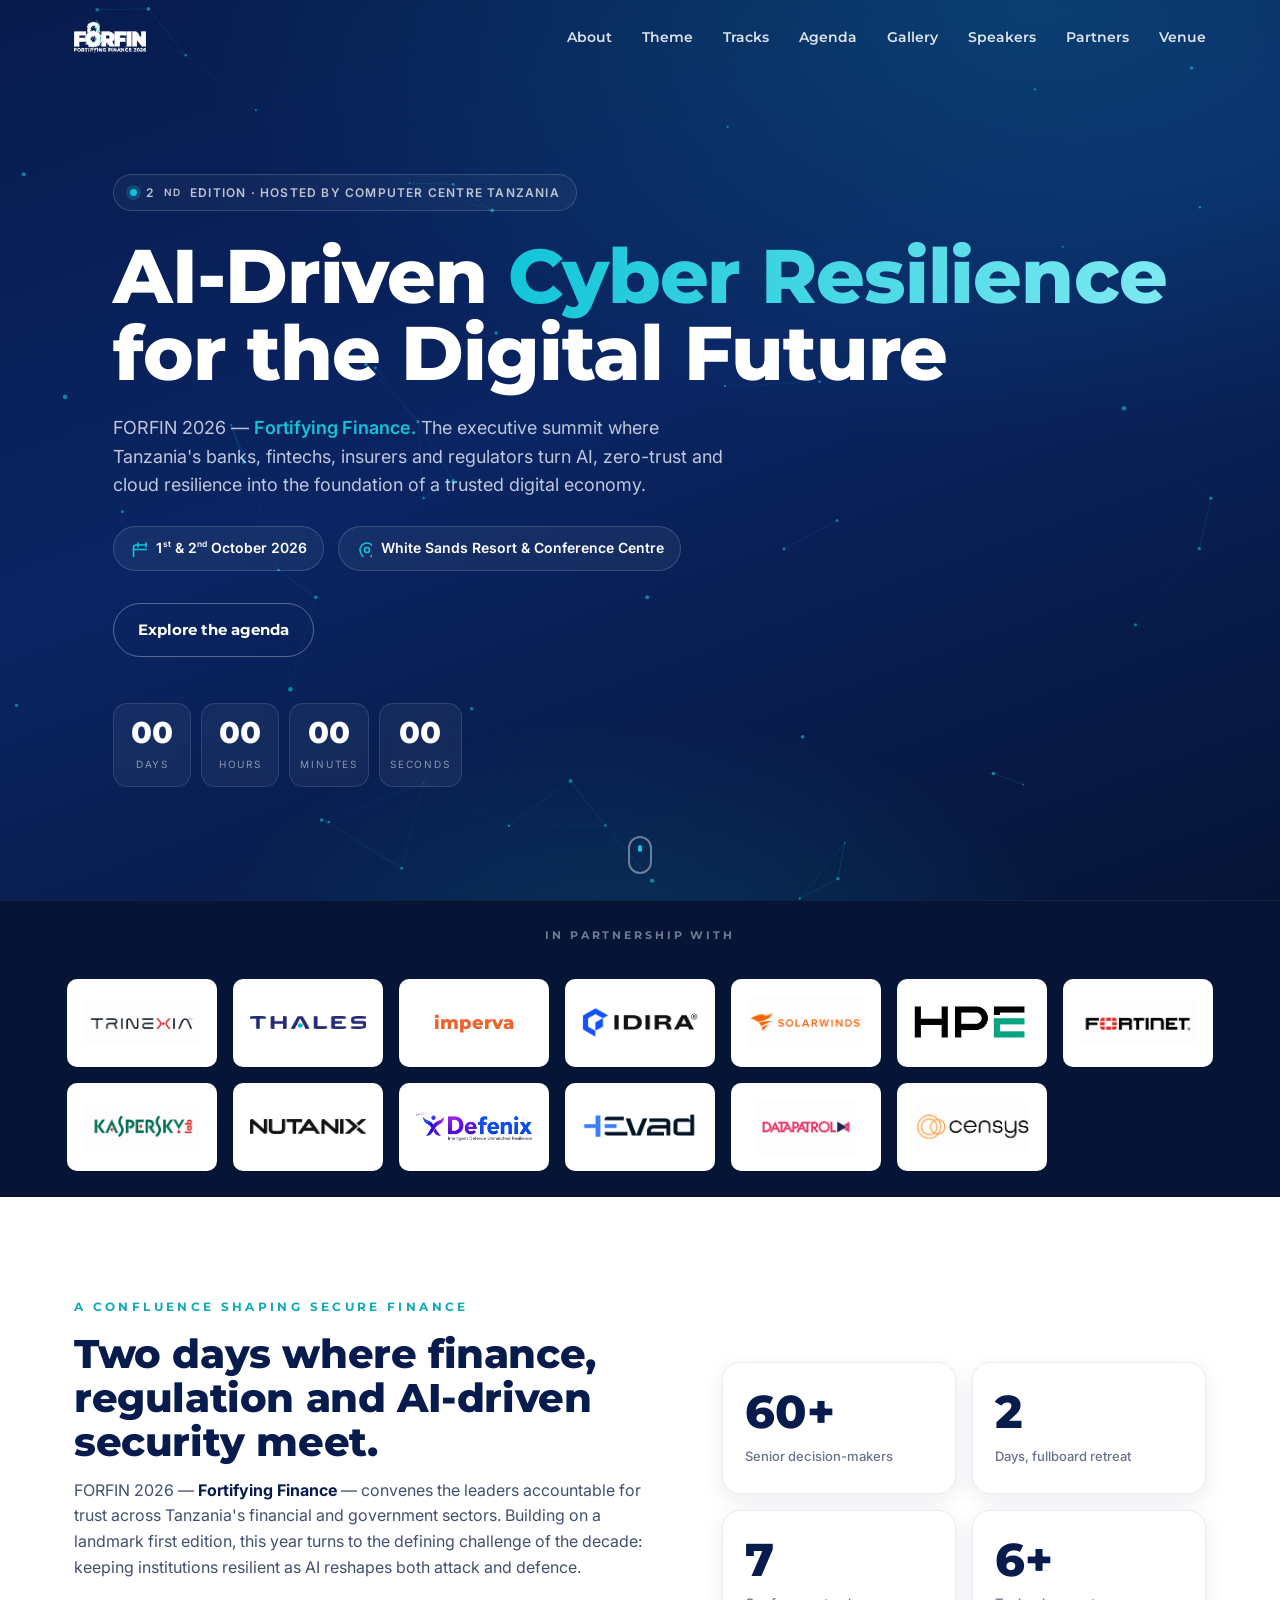
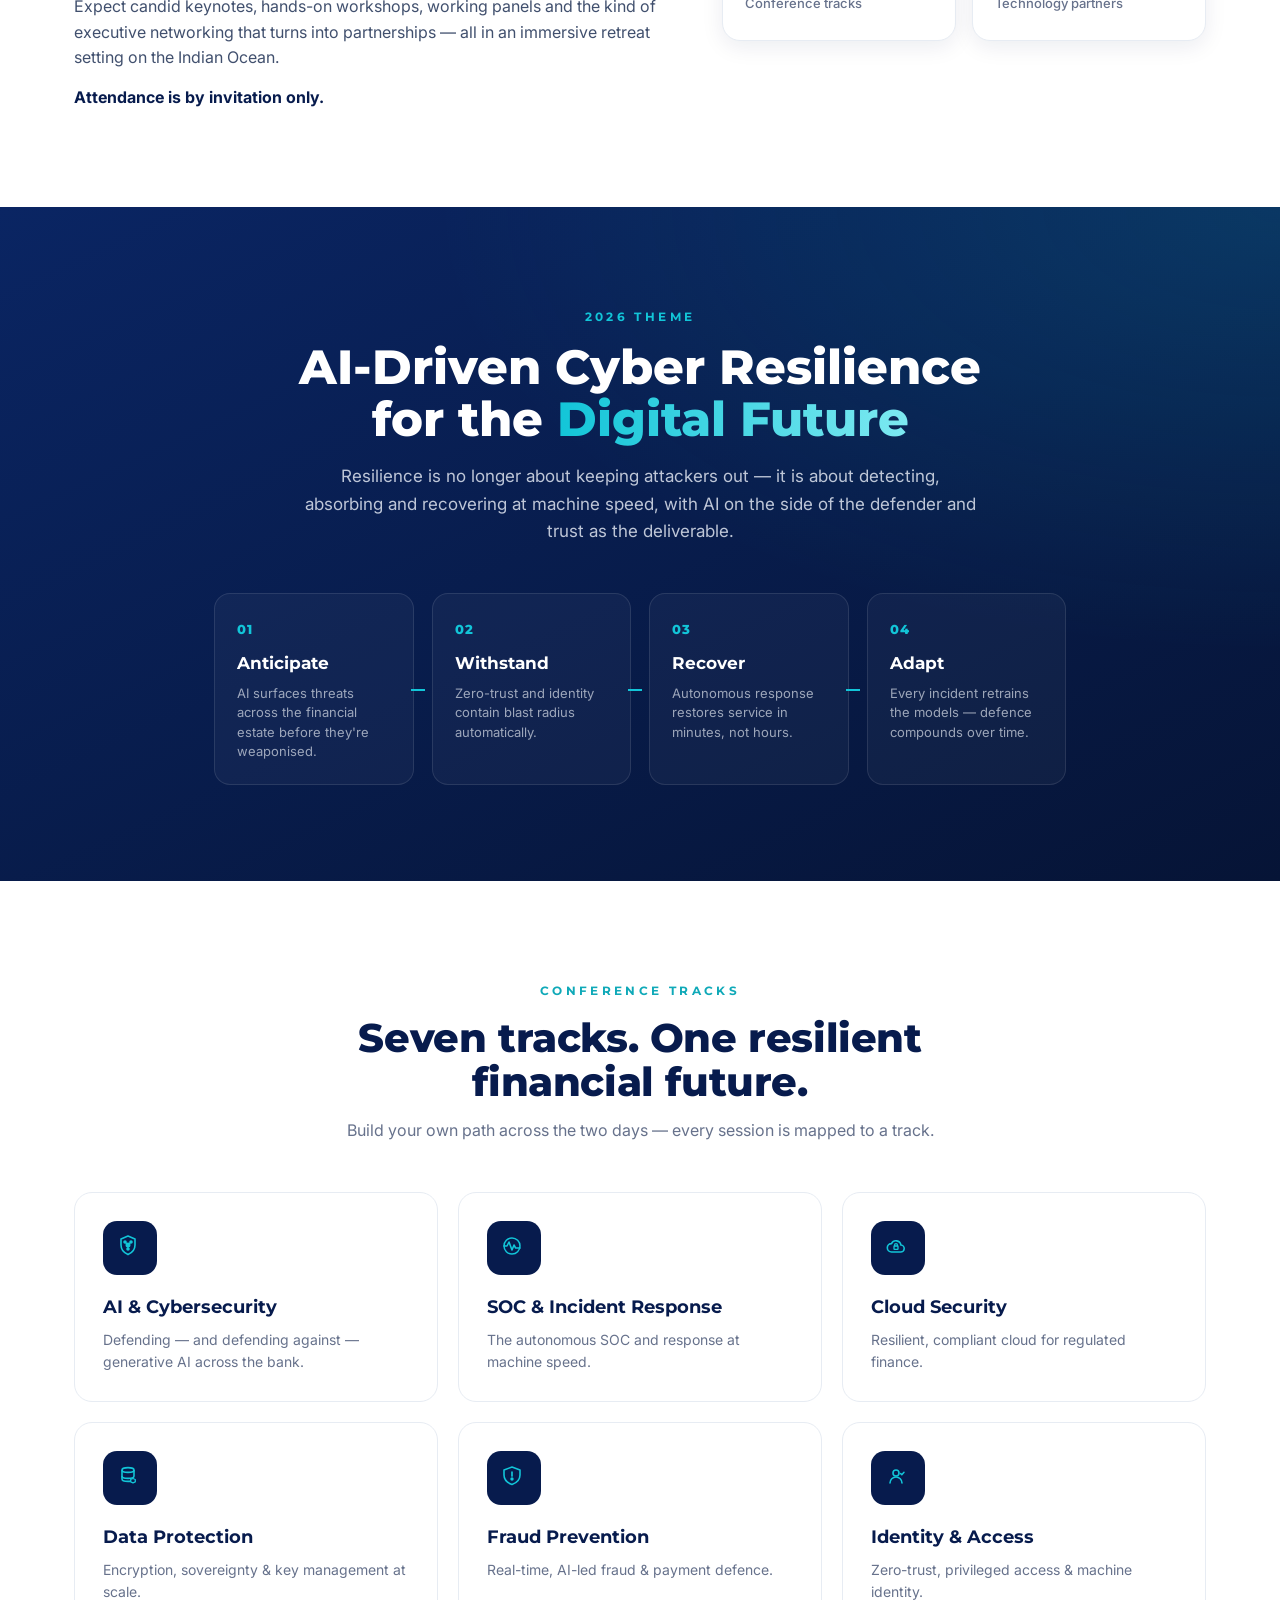
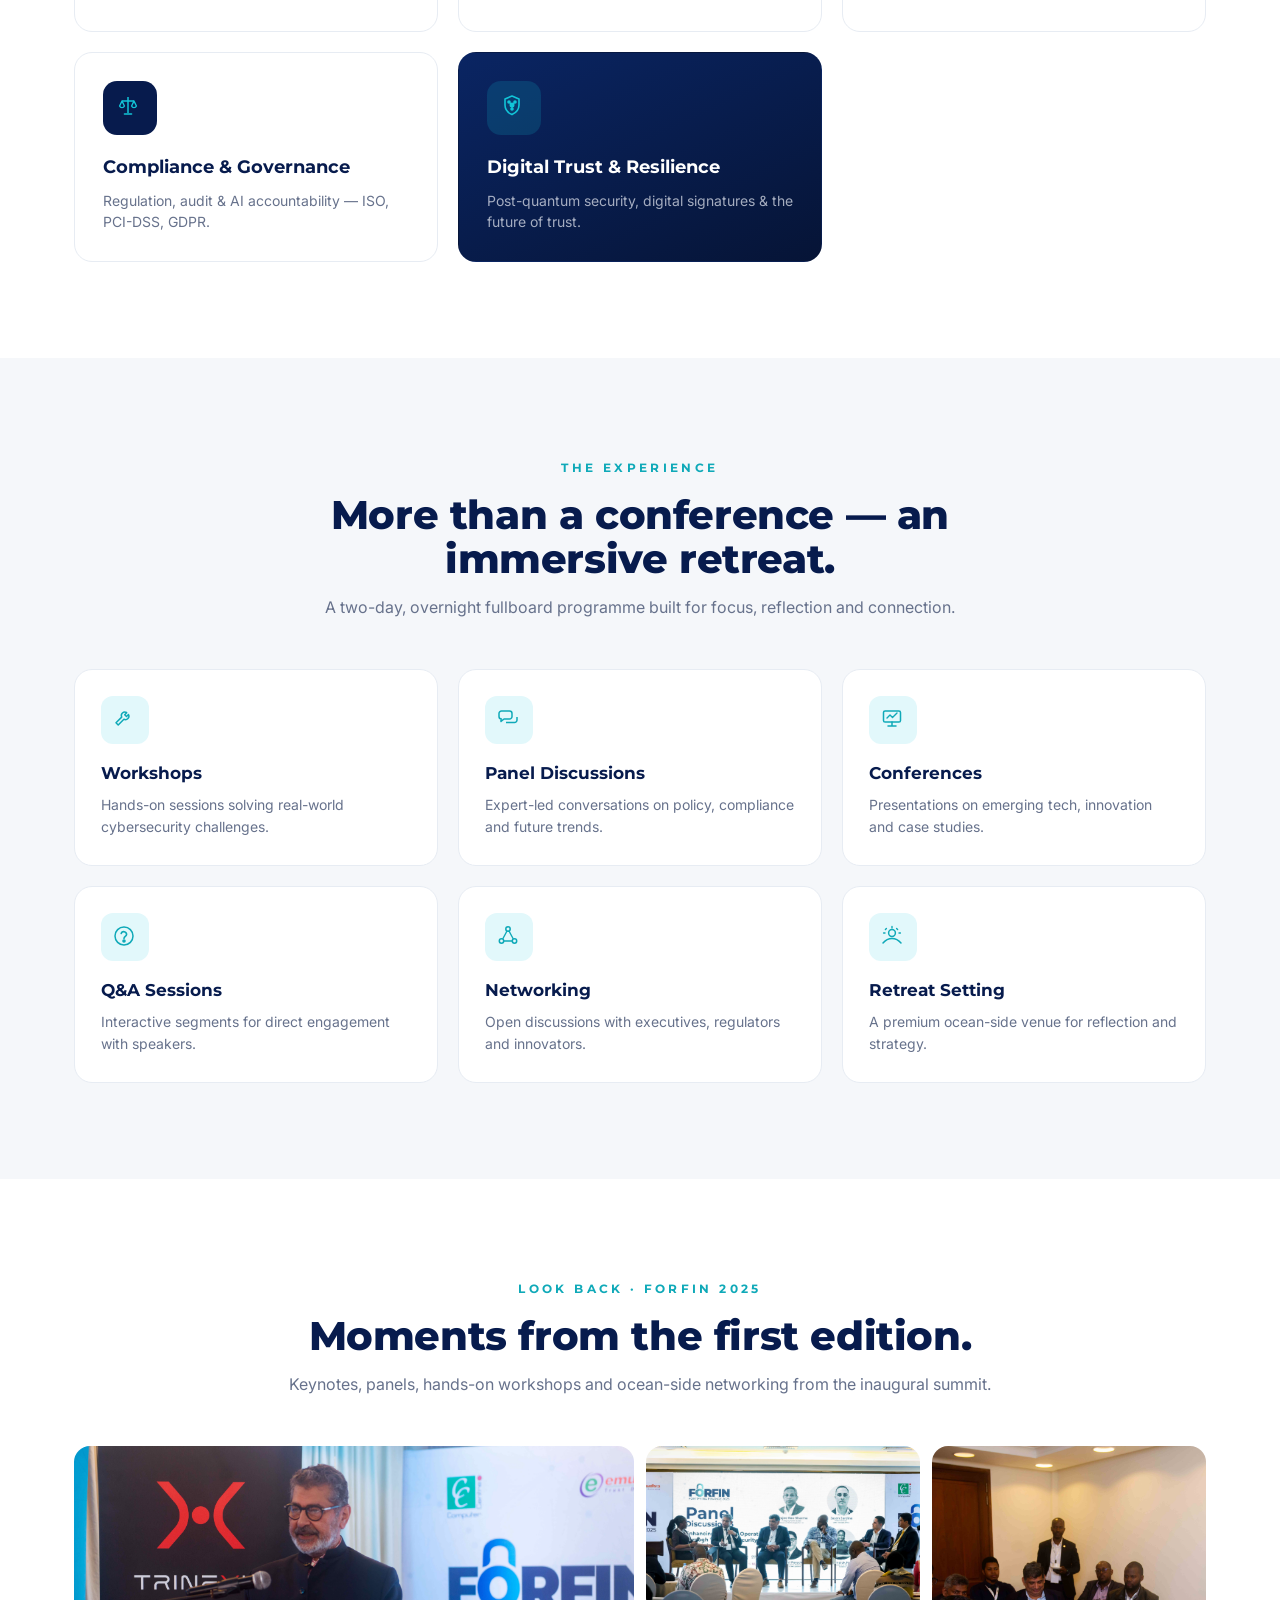
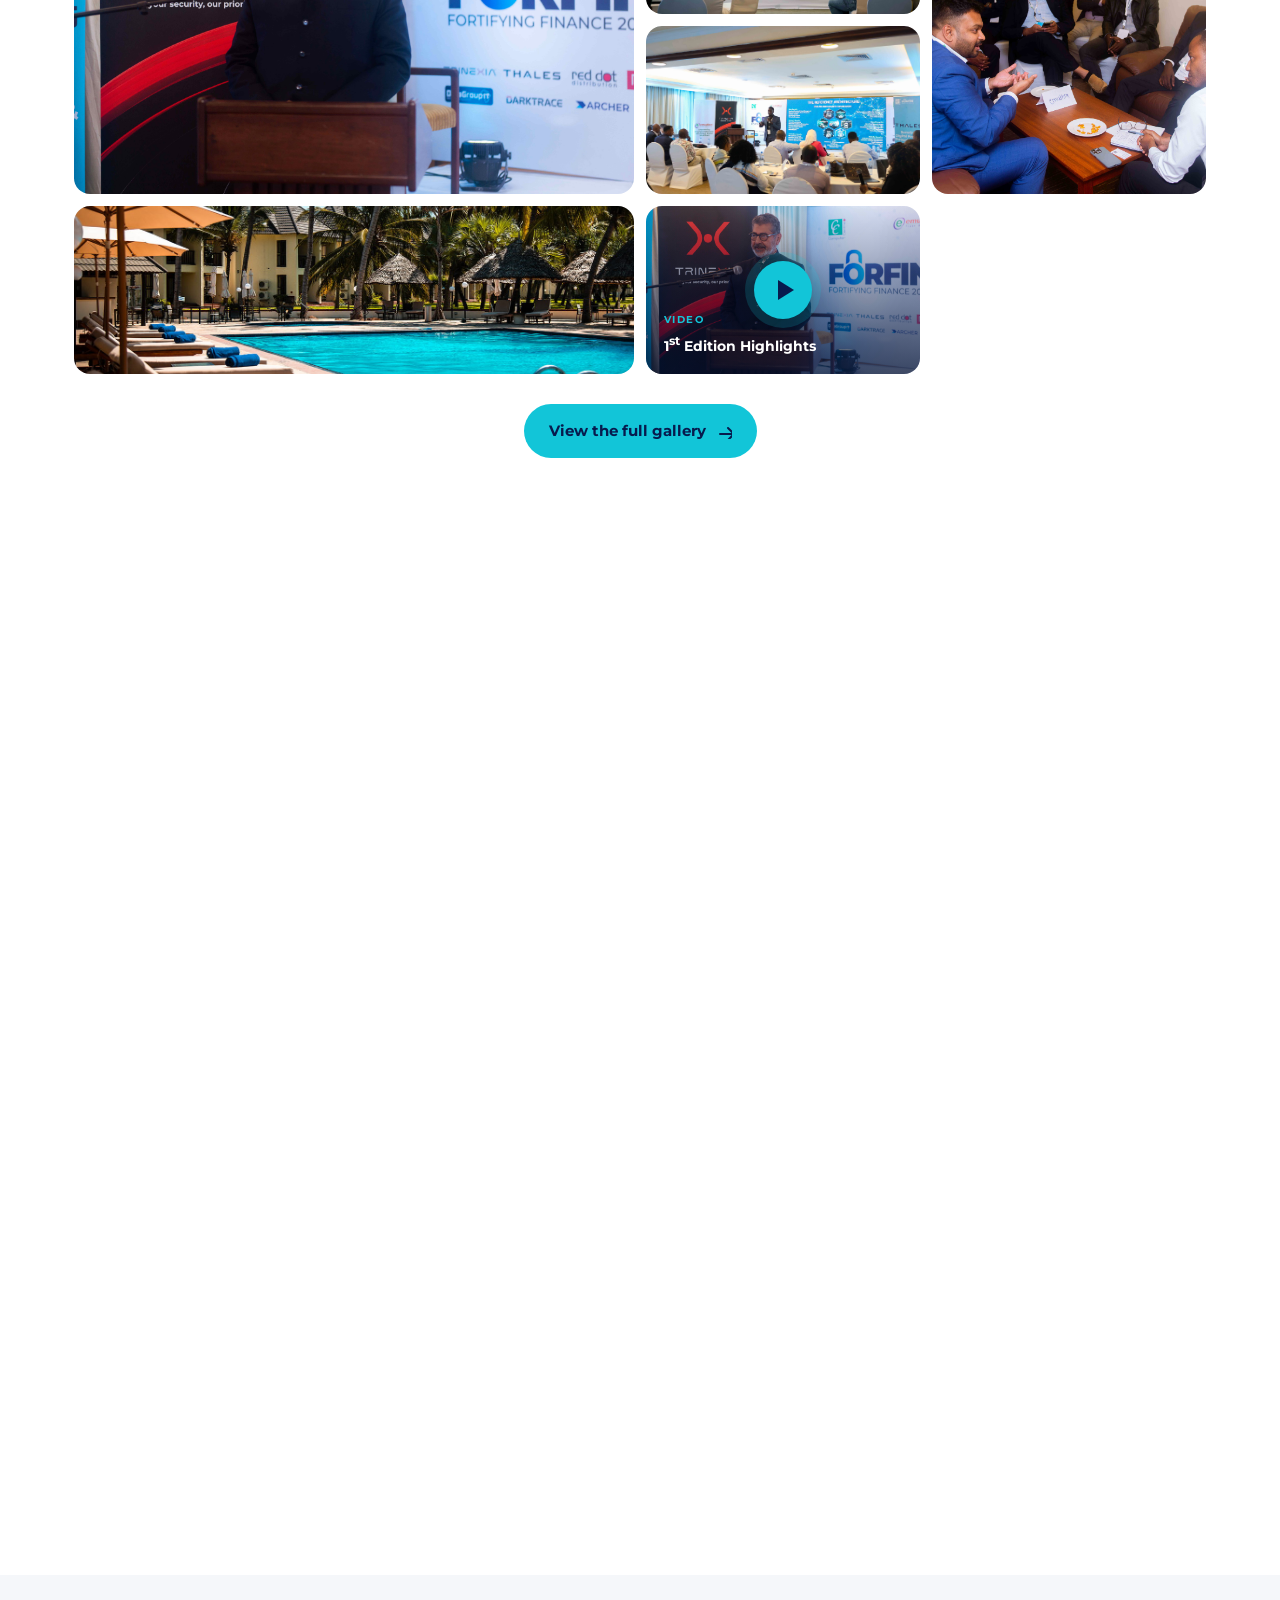
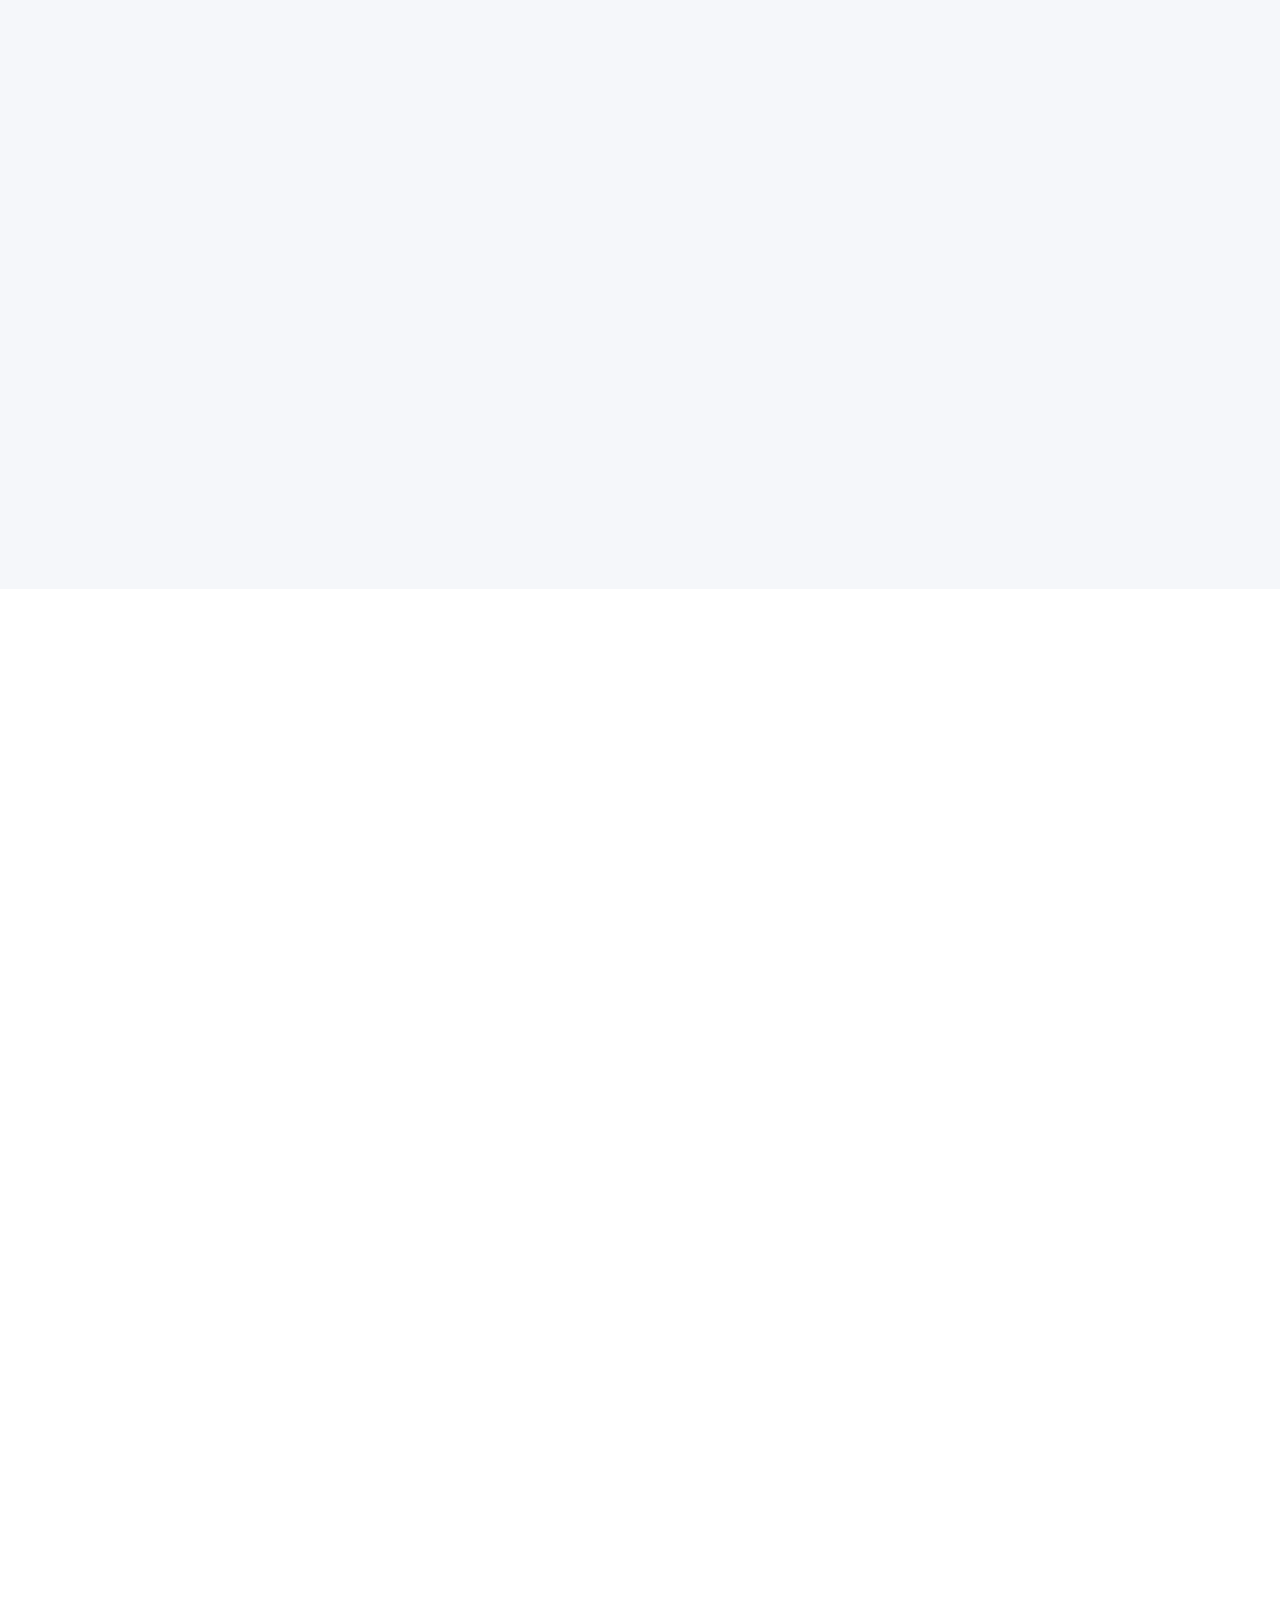
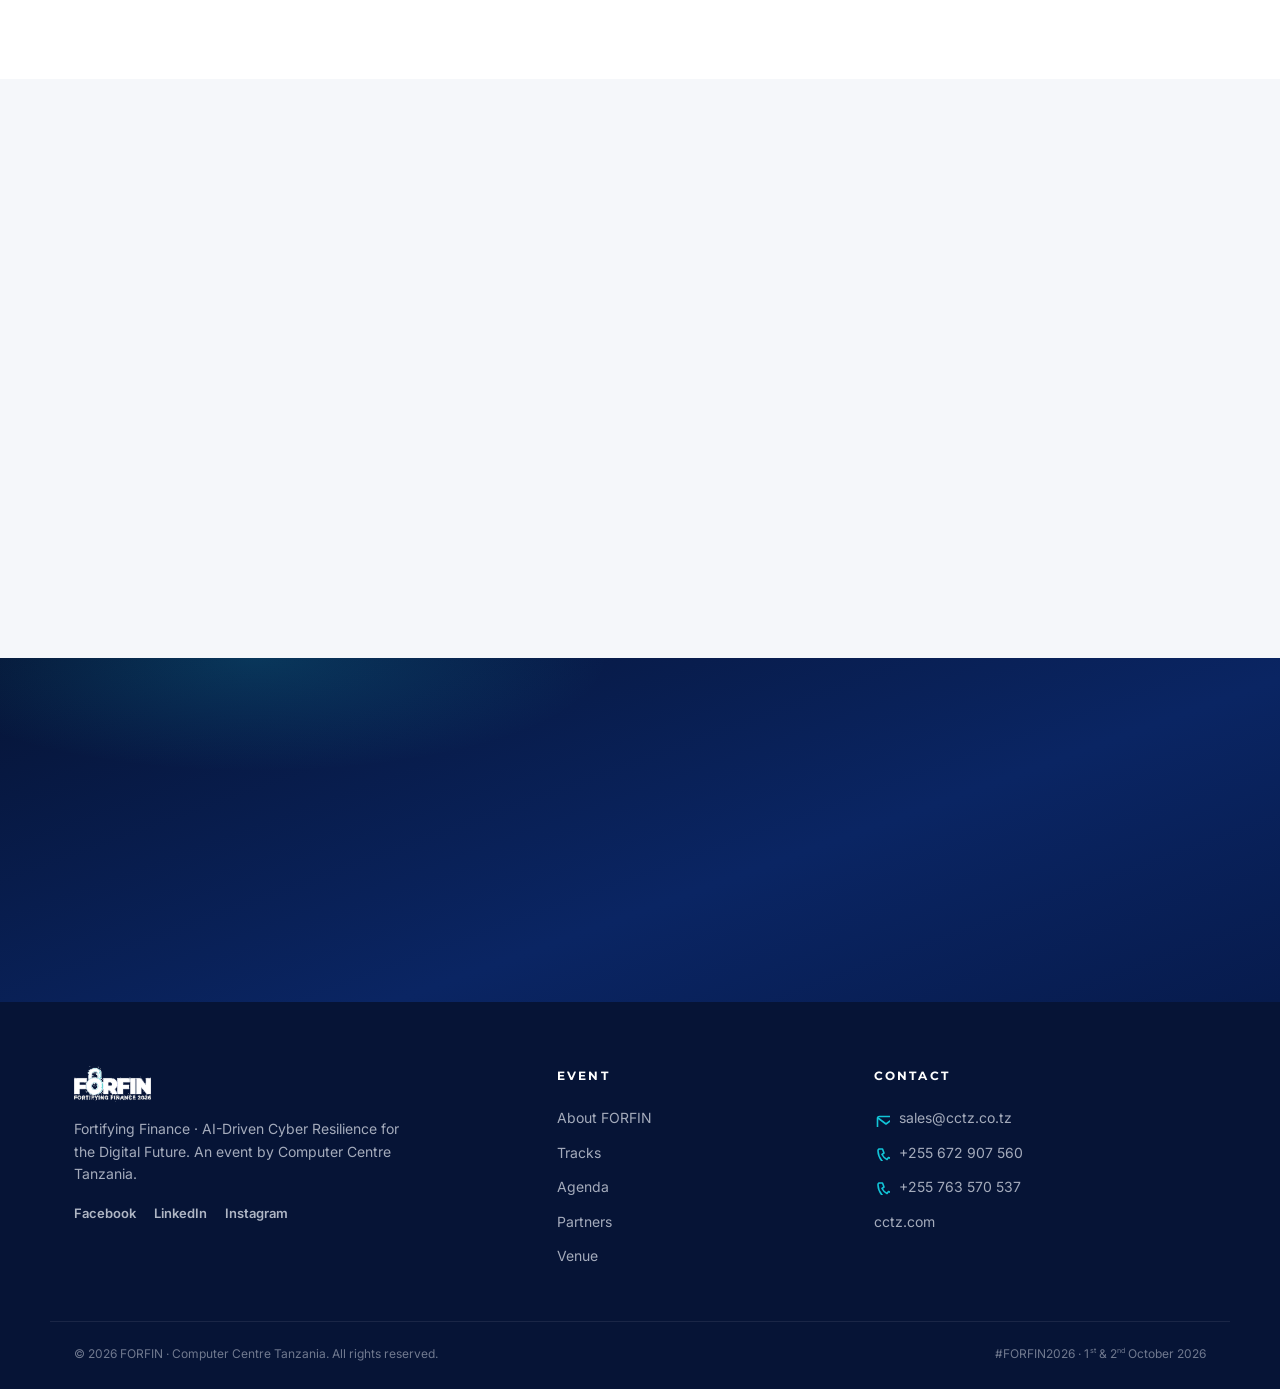
==== index.html @ 1a964e02 "Replace CyberArk sponsor with IDIRA" ====
<!doctype html>
<html lang="en">
<head>
<meta charset="utf-8">
<meta name="viewport" content="width=device-width, initial-scale=1">
<title>FORFIN 2026 — AI-Driven Cyber Resilience for the Digital Future</title>
<meta name="description" content="FORFIN 2026 (Fortifying Finance) — the executive cybersecurity &amp; financial-technology summit. 1 &amp; 2 October 2026, Dar es Salaam, Tanzania. Hosted by Computer Centre Tanzania.">
<link rel="icon" type="image/png" sizes="256x256" href="assets/favicon.png">
<link rel="preconnect" href="https://fonts.googleapis.com">
<link rel="preconnect" href="https://fonts.gstatic.com" crossorigin>
<link href="https://fonts.googleapis.com/css2?family=Montserrat:wght@500;600;700;800;900&family=Inter:wght@400;500;600;700&display=swap" rel="stylesheet">
<link rel="stylesheet" href="css/styles.css">
</head>
<body>
<!-- ===== ICON SPRITE ===== -->
<svg width="0" height="0" style="position:absolute" aria-hidden="true"><defs>
  <g id="i-ai"><path d="M12 2 19 5v6c0 4.5-3 7.8-7 9.6C8 18.8 5 15.5 5 11V5l7-3Z" fill="none" stroke="currentColor" stroke-width="1.6" stroke-linejoin="round"/><circle cx="12" cy="11" r="1.7" fill="currentColor"/><circle cx="9" cy="8" r="1" fill="currentColor"/><circle cx="15" cy="8" r="1" fill="currentColor"/><circle cx="12" cy="15" r="1" fill="currentColor"/><path d="M12 11 9 8M12 11l3-3M12 11v4" stroke="currentColor" stroke-width="1.2"/></g>
  <g id="i-cloud"><path d="M7.5 18h9a3.5 3.5 0 0 0 .4-7A5 5 0 0 0 7.5 9.6 3.7 3.7 0 0 0 7.5 18Z" fill="none" stroke="currentColor" stroke-width="1.6" stroke-linejoin="round"/><rect x="10" y="12" width="4" height="3.4" rx=".6" fill="none" stroke="currentColor" stroke-width="1.3"/><path d="M10.6 12v-1a1.4 1.4 0 0 1 2.8 0v1" fill="none" stroke="currentColor" stroke-width="1.3"/></g>
  <g id="i-identity"><circle cx="12" cy="9" r="3" fill="none" stroke="currentColor" stroke-width="1.6"/><path d="M6 19a6 6 0 0 1 12 0" fill="none" stroke="currentColor" stroke-width="1.6" stroke-linecap="round"/><path d="M16.5 9.5l1.3 1.3 2.2-2.6" fill="none" stroke="currentColor" stroke-width="1.5" stroke-linecap="round" stroke-linejoin="round"/></g>
  <g id="i-data"><ellipse cx="12" cy="6" rx="6" ry="2.4" fill="none" stroke="currentColor" stroke-width="1.6"/><path d="M6 6v6c0 1.3 2.7 2.4 6 2.4s6-1.1 6-2.4V6" fill="none" stroke="currentColor" stroke-width="1.6"/><path d="M6 12v3c0 1.3 2.7 2.4 6 2.4 1 0 1.9-.1 2.7-.3" fill="none" stroke="currentColor" stroke-width="1.6"/><path d="M17 14.5l2.3 1v2.3l-2.3 1-2.3-1V15.5l2.3-1Z" fill="none" stroke="currentColor" stroke-width="1.3" stroke-linejoin="round"/></g>
  <g id="i-fraud"><path d="M12 3 20 6v5c0 4.4-3 7.7-8 9.5C7 18.7 4 15.4 4 11V6l8-3Z" fill="none" stroke="currentColor" stroke-width="1.6" stroke-linejoin="round"/><path d="M12 8v4" stroke="currentColor" stroke-width="1.7" stroke-linecap="round"/><circle cx="12" cy="15" r=".9" fill="currentColor"/></g>
  <g id="i-compliance"><path d="M12 3v16" stroke="currentColor" stroke-width="1.5"/><path d="M6 7h12" stroke="currentColor" stroke-width="1.5"/><path d="M6 7l-2.4 5a2.6 2.6 0 0 0 4.8 0L6 7Z" fill="none" stroke="currentColor" stroke-width="1.4" stroke-linejoin="round"/><path d="M18 7l-2.4 5a2.6 2.6 0 0 0 4.8 0L18 7Z" fill="none" stroke="currentColor" stroke-width="1.4" stroke-linejoin="round"/><path d="M8.5 20h7" stroke="currentColor" stroke-width="1.6" stroke-linecap="round"/></g>
  <g id="i-soc"><circle cx="12" cy="12" r="8" fill="none" stroke="currentColor" stroke-width="1.5"/><path d="M4 12h3l2-4 3 8 2-5 1.6 3H20" fill="none" stroke="currentColor" stroke-width="1.6" stroke-linejoin="round" stroke-linecap="round"/></g>
  <g id="i-workshop"><path d="M14.5 5.5a3.5 3.5 0 0 0-4.8 4.6L4 15.8 6.2 18l5.7-5.7a3.5 3.5 0 0 0 4.6-4.8l-2 2-1.8-1.8 2-2Z" fill="none" stroke="currentColor" stroke-width="1.5" stroke-linejoin="round"/></g>
  <g id="i-panel"><path d="M3 6.5A2.5 2.5 0 0 1 5.5 4h8A2.5 2.5 0 0 1 16 6.5v3A2.5 2.5 0 0 1 13.5 12H8l-3 2.5V12H5.5A2.5 2.5 0 0 1 3 9.5Z" fill="none" stroke="currentColor" stroke-width="1.5" stroke-linejoin="round"/><path d="M10 15.5h8.5A2.5 2.5 0 0 0 21 13v-3" fill="none" stroke="currentColor" stroke-width="1.5"/></g>
  <g id="i-conf"><rect x="3.5" y="4" width="17" height="11" rx="1.6" fill="none" stroke="currentColor" stroke-width="1.5"/><path d="M8 19h8M12 15v4" stroke="currentColor" stroke-width="1.5" stroke-linecap="round"/><path d="M7 11l3-3 2.5 2.5L17 6" fill="none" stroke="currentColor" stroke-width="1.4" stroke-linecap="round" stroke-linejoin="round"/></g>
  <g id="i-qa"><circle cx="12" cy="12" r="9" fill="none" stroke="currentColor" stroke-width="1.5"/><path d="M9.2 9.4a2.8 2.8 0 0 1 5.4 1c0 1.8-2.6 2.2-2.6 4" fill="none" stroke="currentColor" stroke-width="1.6" stroke-linecap="round"/><circle cx="12" cy="17" r="1" fill="currentColor"/></g>
  <g id="i-network"><circle cx="12" cy="5" r="2.2" fill="none" stroke="currentColor" stroke-width="1.5"/><circle cx="5.5" cy="17" r="2.2" fill="none" stroke="currentColor" stroke-width="1.5"/><circle cx="18.5" cy="17" r="2.2" fill="none" stroke="currentColor" stroke-width="1.5"/><path d="M11 7 6.7 15M13 7l4.3 8M7.7 17h8.6" stroke="currentColor" stroke-width="1.4"/></g>
  <g id="i-retreat"><circle cx="12" cy="9" r="3.4" fill="none" stroke="currentColor" stroke-width="1.5"/><path d="M3 19c2.5-3 6-4.5 9-4.5S18.5 16 21 19" fill="none" stroke="currentColor" stroke-width="1.5" stroke-linecap="round"/><path d="M12 2.5v1.4M19 9h1.4M3.6 9H5M16.6 4.4l1 1M6.4 4.4l-1 1" stroke="currentColor" stroke-width="1.4" stroke-linecap="round"/></g>
  <g id="i-pin"><path d="M12 21s7-6.3 7-11a7 7 0 1 0-14 0c0 4.7 7 11 7 11Z" fill="none" stroke="currentColor" stroke-width="1.6" stroke-linejoin="round"/><circle cx="12" cy="10" r="2.5" fill="none" stroke="currentColor" stroke-width="1.6"/></g>
  <g id="i-cal"><rect x="3.5" y="5" width="17" height="16" rx="2.5" fill="none" stroke="currentColor" stroke-width="1.6"/><path d="M3.5 9.5h17M8 3v4M16 3v4" stroke="currentColor" stroke-width="1.6" stroke-linecap="round"/></g>
  <g id="i-arrow"><path d="M5 12h13M13 6l6 6-6 6" fill="none" stroke="currentColor" stroke-width="2" stroke-linecap="round" stroke-linejoin="round"/></g>
  <g id="i-mail"><rect x="3.5" y="5.5" width="17" height="13" rx="2" fill="none" stroke="currentColor" stroke-width="1.6"/><path d="m4 7 8 6 8-6" fill="none" stroke="currentColor" stroke-width="1.6" stroke-linejoin="round"/></g>
  <g id="i-phone"><path d="M5 4h3.5l1.5 4-2 1.5a11 11 0 0 0 5 5l1.5-2 4 1.5V19a2 2 0 0 1-2 2A16 16 0 0 1 4 6a2 2 0 0 1 1-2Z" fill="none" stroke="currentColor" stroke-width="1.6" stroke-linejoin="round"/></g>
  <g id="i-zoom"><circle cx="11" cy="11" r="6.5" fill="none" stroke="currentColor" stroke-width="1.8"/><path d="m16 16 4 4M11 8.5v5M8.5 11h5" stroke="currentColor" stroke-width="1.8" stroke-linecap="round"/></g>
  <g id="i-close"><path d="M6 6l12 12M18 6 6 18" stroke="currentColor" stroke-width="2" stroke-linecap="round"/></g>
  <g id="i-chev"><path d="M15 6l-6 6 6 6" fill="none" stroke="currentColor" stroke-width="2.2" stroke-linecap="round" stroke-linejoin="round"/></g>
</defs></svg>

<!-- ===== NAV ===== -->
<header class="nav" id="nav">
  <div class="nav__inner container">
    <a href="#top" class="nav__brand"><img src="assets/forfin-logo-white.png" alt="FORFIN 2026"></a>
    <nav class="nav__links" id="navLinks">
      <a href="#about">About</a>
      <a href="#theme">Theme</a>
      <a href="#tracks">Tracks</a>
      <a href="#agenda">Agenda</a>
      <a href="gallery.html">Gallery</a>
      <a href="#speakers">Speakers</a>
      <a href="#partners">Partners</a>
      <a href="#venue">Venue</a>
    </nav>
    <button class="nav__burger" id="burger" aria-label="Menu"><span></span><span></span><span></span></button>
  </div>
</header>

<!-- ===== HERO ===== -->
<section class="hero" id="top">
  <canvas class="hero__canvas" id="net"></canvas>
  <div class="hero__glow"></div>
  <div class="hero__inner container">
    <div class="hero__badge"><span class="dot"></span> 2<sup>nd</sup> Edition · Hosted by Computer Centre Tanzania</div>
    <h1 class="hero__title">AI-Driven <span class="grad">Cyber Resilience</span><br>for the Digital Future</h1>
    <p class="hero__sub">FORFIN 2026 — <em>Fortifying Finance.</em> The executive summit where Tanzania's banks, fintechs, insurers and regulators turn AI, zero-trust and cloud resilience into the foundation of a trusted digital economy.</p>

    <div class="hero__meta">
      <div class="chip"><svg class="ico"><use href="#i-cal"/></svg><span class="event-date">1<sup>st</sup> &amp; 2<sup>nd</sup> October 2026</span></div>
      <div class="chip"><svg class="ico"><use href="#i-pin"/></svg> White Sands Resort &amp; Conference Centre</div>
    </div>

    <div class="hero__actions">
      <a href="#agenda" class="btn btn--ghost">Explore the agenda</a>
    </div>

    <!-- countdown -->
    <div class="countdown" id="countdown" aria-label="Countdown to FORFIN 2026">
      <div class="cd"><span class="cd__n" data-days>00</span><span class="cd__l">Days</span></div>
      <div class="cd"><span class="cd__n" data-hours>00</span><span class="cd__l">Hours</span></div>
      <div class="cd"><span class="cd__n" data-mins>00</span><span class="cd__l">Minutes</span></div>
      <div class="cd"><span class="cd__n" data-secs>00</span><span class="cd__l">Seconds</span></div>
    </div>
  </div>
  <a href="#partners-strip" class="hero__scroll" aria-label="Scroll"><span></span></a>
</section>

<!-- ===== PARTNER STRIP ===== -->
<section class="strip" id="partners-strip">
  <div class="container strip__inner">
    <span class="strip__label">In partnership with</span>
    <div class="strip__logos">
      <span class="strip__logo strip__logo--strategic"><img src="assets/sponsors/trinexia.png" alt="Trinexia — Strategic Partner"></span>
      <span class="strip__logo"><img src="assets/sponsors/thales.png" alt="Thales"></span>
      <span class="strip__logo"><span class="strip__wordmark strip__wordmark--imperva">imperva</span></span>
      <span class="strip__logo"><img src="assets/sponsors/idira.png" alt="IDIRA"></span>
      <span class="strip__logo"><img src="assets/sponsors/solarwinds.png" alt="SolarWinds"></span>
      <span class="strip__logo"><img src="assets/sponsors/hpe.png" alt="HPE"></span>
      <span class="strip__logo"><img src="assets/sponsors/fortinet.png" alt="Fortinet"></span>
      <span class="strip__logo"><img src="assets/sponsors/kaspersky.png" alt="Kaspersky Lab"></span>
      <span class="strip__logo"><img src="assets/sponsors/nutanix.png" alt="Nutanix"></span>
      <span class="strip__logo"><img src="assets/sponsors/defenix.png" alt="Defenix"></span>
      <span class="strip__logo"><img src="assets/sponsors/evad.png" alt="EVAD"></span>
      <span class="strip__logo"><img src="assets/sponsors/datapatrol.png" alt="DataPatrol"></span>
      <span class="strip__logo"><img src="assets/sponsors/censys.png" alt="Censys"></span>
    </div>
  </div>
</section>

<!-- ===== ABOUT ===== -->
<section class="section" id="about">
  <div class="container about">
    <div class="about__copy reveal">
      <span class="eyebrow">A confluence shaping secure finance</span>
      <h2 class="h2">Two days where finance, regulation and AI-driven security meet.</h2>
      <p>FORFIN 2026 — <strong>Fortifying Finance</strong> — convenes the leaders accountable for trust across Tanzania's financial and government sectors. Building on a landmark first edition, this year turns to the defining challenge of the decade: keeping institutions resilient as AI reshapes both attack and defence.</p>
      <p>Expect candid keynotes, hands-on workshops, working panels and the kind of executive networking that turns into partnerships — all in an immersive retreat setting on the Indian Ocean.</p>
      <p><strong>Attendance is by invitation only.</strong></p>
    </div>
    <div class="about__stats reveal">
      <div class="stat"><span class="stat__n" data-count="60" data-suffix="+">0</span><span class="stat__l">Senior decision-makers</span></div>
      <div class="stat"><span class="stat__n" data-count="2">0</span><span class="stat__l">Days, fullboard retreat</span></div>
      <div class="stat"><span class="stat__n" data-count="7">0</span><span class="stat__l">Conference tracks</span></div>
      <div class="stat"><span class="stat__n" data-count="6" data-suffix="+">0</span><span class="stat__l">Technology partners</span></div>
    </div>
  </div>
</section>

<!-- ===== THEME ===== -->
<section class="section theme" id="theme">
  <div class="container theme__inner reveal">
    <span class="eyebrow on-dark">2026 Theme</span>
    <h2 class="theme__title">AI-Driven Cyber Resilience<br>for the <span class="grad">Digital Future</span></h2>
    <p class="theme__lead">Resilience is no longer about keeping attackers out — it is about detecting, absorbing and recovering at machine speed, with AI on the side of the defender and trust as the deliverable.</p>
    <div class="theme__loop">
      <div class="loopstep"><span class="loopstep__n">01</span><h4>Anticipate</h4><p>AI surfaces threats across the financial estate before they're weaponised.</p></div>
      <div class="loopstep"><span class="loopstep__n">02</span><h4>Withstand</h4><p>Zero-trust and identity contain blast radius automatically.</p></div>
      <div class="loopstep"><span class="loopstep__n">03</span><h4>Recover</h4><p>Autonomous response restores service in minutes, not hours.</p></div>
      <div class="loopstep"><span class="loopstep__n">04</span><h4>Adapt</h4><p>Every incident retrains the models — defence compounds over time.</p></div>
    </div>
  </div>
</section>

<!-- ===== TRACKS ===== -->
<section class="section" id="tracks">
  <div class="container">
    <div class="section__head reveal">
      <span class="eyebrow">Conference tracks</span>
      <h2 class="h2">Seven tracks. One resilient financial future.</h2>
      <p class="section__sub">Build your own path across the two days — every session is mapped to a track.</p>
    </div>
    <div class="grid-3 tracks">
      <article class="card reveal"><span class="card__ic"><svg><use href="#i-ai"/></svg></span><h3>AI &amp; Cybersecurity</h3><p>Defending — and defending against — generative AI across the bank.</p></article>
      <article class="card reveal"><span class="card__ic"><svg><use href="#i-soc"/></svg></span><h3>SOC &amp; Incident Response</h3><p>The autonomous SOC and response at machine speed.</p></article>
      <article class="card reveal"><span class="card__ic"><svg><use href="#i-cloud"/></svg></span><h3>Cloud Security</h3><p>Resilient, compliant cloud for regulated finance.</p></article>
      <article class="card reveal"><span class="card__ic"><svg><use href="#i-data"/></svg></span><h3>Data Protection</h3><p>Encryption, sovereignty &amp; key management at scale.</p></article>
      <article class="card reveal"><span class="card__ic"><svg><use href="#i-fraud"/></svg></span><h3>Fraud Prevention</h3><p>Real-time, AI-led fraud &amp; payment defence.</p></article>
      <article class="card reveal"><span class="card__ic"><svg><use href="#i-identity"/></svg></span><h3>Identity &amp; Access</h3><p>Zero-trust, privileged access &amp; machine identity.</p></article>
      <article class="card reveal"><span class="card__ic"><svg><use href="#i-compliance"/></svg></span><h3>Compliance &amp; Governance</h3><p>Regulation, audit &amp; AI accountability — ISO, PCI-DSS, GDPR.</p></article>
      <article class="card reveal card--accent"><span class="card__ic"><svg><use href="#i-ai"/></svg></span><h3>Digital Trust &amp; Resilience</h3><p>Post-quantum security, digital signatures &amp; the future of trust.</p></article>
    </div>
  </div>
</section>

<!-- ===== EXPERIENCE / FORMATS ===== -->
<section class="section section--gray" id="experience">
  <div class="container">
    <div class="section__head reveal">
      <span class="eyebrow">The experience</span>
      <h2 class="h2">More than a conference — an immersive retreat.</h2>
      <p class="section__sub">A two-day, overnight fullboard programme built for focus, reflection and connection.</p>
    </div>
    <div class="grid-3 formats">
      <article class="fmt reveal"><span class="fmt__ic"><svg><use href="#i-workshop"/></svg></span><h3>Workshops</h3><p>Hands-on sessions solving real-world cybersecurity challenges.</p></article>
      <article class="fmt reveal"><span class="fmt__ic"><svg><use href="#i-panel"/></svg></span><h3>Panel Discussions</h3><p>Expert-led conversations on policy, compliance and future trends.</p></article>
      <article class="fmt reveal"><span class="fmt__ic"><svg><use href="#i-conf"/></svg></span><h3>Conferences</h3><p>Presentations on emerging tech, innovation and case studies.</p></article>
      <article class="fmt reveal"><span class="fmt__ic"><svg><use href="#i-qa"/></svg></span><h3>Q&amp;A Sessions</h3><p>Interactive segments for direct engagement with speakers.</p></article>
      <article class="fmt reveal"><span class="fmt__ic"><svg><use href="#i-network"/></svg></span><h3>Networking</h3><p>Open discussions with executives, regulators and innovators.</p></article>
      <article class="fmt reveal"><span class="fmt__ic"><svg><use href="#i-retreat"/></svg></span><h3>Retreat Setting</h3><p>A premium ocean-side venue for reflection and strategy.</p></article>
    </div>
  </div>
</section>

<!-- ===== MOMENTS / LOOK BACK 2025 ===== -->
<section class="section" id="moments">
  <div class="container">
    <div class="section__head reveal">
      <span class="eyebrow">Look back · FORFIN 2025</span>
      <h2 class="h2">Moments from the first edition.</h2>
      <p class="section__sub">Keynotes, panels, hands-on workshops and ocean-side networking from the inaugural summit.</p>
    </div>
    <div class="moments reveal">
      <figure class="tile tile--big" data-cat="keynote"><img src="assets/gallery/photo-01.jpg" alt="Opening keynote" loading="lazy"><figcaption><span class="tile__cat">Keynote</span><span class="tile__cap">Opening keynote</span></figcaption><span class="tile__z"><svg class="ico"><use href="#i-zoom"/></svg></span></figure>
      <figure class="tile" data-cat="panel"><img src="assets/gallery/photo-03.jpg" alt="Expert panel" loading="lazy"><figcaption><span class="tile__cat">Panel</span><span class="tile__cap">Expert panel</span></figcaption><span class="tile__z"><svg class="ico"><use href="#i-zoom"/></svg></span></figure>
      <figure class="tile tile--tall" data-cat="workshop"><img src="assets/gallery/photo-02.jpg" alt="Breakout session" loading="lazy"><figcaption><span class="tile__cat">Breakout</span><span class="tile__cap">Breakout session</span></figcaption><span class="tile__z"><svg class="ico"><use href="#i-zoom"/></svg></span></figure>
      <figure class="tile tile--wide" data-cat="venue"><img src="assets/gallery/photo-04.jpg" alt="White Sands venue" loading="lazy"><figcaption><span class="tile__cat">Venue</span><span class="tile__cap">White Sands Resort &amp; Conference Centre</span></figcaption><span class="tile__z"><svg class="ico"><use href="#i-zoom"/></svg></span></figure>
      <figure class="tile" data-cat="workshop"><img src="assets/gallery/photo-05.jpg" alt="Hands-on workshop" loading="lazy"><figcaption><span class="tile__cat">Workshop</span><span class="tile__cap">Hands-on workshop</span></figcaption><span class="tile__z"><svg class="ico"><use href="#i-zoom"/></svg></span></figure>
      <a class="tile tile--video" href="https://youtu.be/LXhusWkZo80" target="_blank" rel="noopener" aria-label="Play FORFIN 1st Edition Highlights video">
        <img src="assets/gallery/photo-01.jpg" alt="FORFIN 1st Edition Highlights video thumbnail" loading="lazy">
        <span class="gl-video__shade"></span>
        <span class="gl-video__play gl-video__play--tile" aria-hidden="true"><span></span></span>
        <span class="tile-video__caption"><span class="tile__cat">Video</span><span class="tile__cap">1<sup>st</sup> Edition Highlights</span></span>
      </a>
    </div>
    <div class="moments-foot reveal">
      <a href="gallery.html" class="btn btn--primary">View the full gallery <svg class="ico"><use href="#i-arrow"/></svg></a>
    </div>
  </div>
</section>

<!-- ===== AGENDA ===== -->
<section class="section" id="agenda">
  <div class="container">
    <div class="section__head reveal">
      <span class="eyebrow">Programme at a glance</span>
      <h2 class="h2">Two days, sixteen sessions, one mission.</h2>
    </div>
    <div class="agenda reveal">
      <div class="agenda__tabs">
        <button class="tab is-active" data-day="1">Day 1 · 20 Aug</button>
        <button class="tab" data-day="2">Day 2 · 21 Aug</button>
      </div>
      <div class="agenda__panel" data-panel="1">
        <div class="ag-row"><span class="ag-time">09:00</span><div class="ag-body"><h4>Opening Keynote — AI-Driven Cyber Resilience</h4><span class="ag-tag">Plenary</span></div></div>
        <div class="ag-row"><span class="ag-time">09:45</span><div class="ag-body"><h4>The Regulator's View — Securing the Digital Financial Future</h4><span class="ag-tag">Compliance</span></div></div>
        <div class="ag-row"><span class="ag-time">11:00</span><div class="ag-body"><h4>Securing the AI-Powered Bank</h4><span class="ag-tag ag-tag--f">Fortinet</span></div></div>
        <div class="ag-row"><span class="ag-time">11:45</span><div class="ag-body"><h4>Data Sovereignty &amp; Encryption at Scale</h4><span class="ag-tag">Thales · Data</span></div></div>
        <div class="ag-row"><span class="ag-time">13:45</span><div class="ag-body"><h4>Privileged Access in a Zero-Trust World</h4><span class="ag-tag">IDIRA · Identity</span></div></div>
        <div class="ag-row"><span class="ag-time">14:30</span><div class="ag-body"><h4>Panel — Cloud Security for Regulated Finance</h4><span class="ag-tag">HPE · Cloud</span></div></div>
        <div class="ag-row"><span class="ag-time">15:45</span><div class="ag-body"><h4>Real-Time Fraud Prevention with AI</h4><span class="ag-tag">Defenix · Fraud</span></div></div>
        <div class="ag-row ag-row--star"><span class="ag-time">19:30</span><div class="ag-body"><h4>Executive Networking Dinner</h4><span class="ag-tag">By invitation</span></div></div>
      </div>
      <div class="agenda__panel" data-panel="2" hidden>
        <div class="ag-row"><span class="ag-time">09:00</span><div class="ag-body"><h4>Keynote — Building the Autonomous SOC</h4><span class="ag-tag">SOC</span></div></div>
        <div class="ag-row"><span class="ag-time">09:45</span><div class="ag-body"><h4>Incident Response at the Speed of AI</h4><span class="ag-tag">EVAD · SOC</span></div></div>
        <div class="ag-row"><span class="ag-time">11:00</span><div class="ag-body"><h4>Panel — Compliance &amp; Governance in the Age of AI</h4><span class="ag-tag">Governance</span></div></div>
        <div class="ag-row"><span class="ag-time">11:45</span><div class="ag-body"><h4>Identity-First Security for Machines &amp; AI Agents</h4><span class="ag-tag">IDIRA · Identity</span></div></div>
        <div class="ag-row"><span class="ag-time">13:45</span><div class="ag-body"><h4>Cloud-Native Resilience &amp; Recovery</h4><span class="ag-tag">HPE · Cloud</span></div></div>
        <div class="ag-row"><span class="ag-time">14:30</span><div class="ag-body"><h4>Fireside Chat — CISO Leadership in the AI Era</h4><span class="ag-tag">Leadership</span></div></div>
        <div class="ag-row"><span class="ag-time">15:45</span><div class="ag-body"><h4>Closing Panel — The Future of Finance: AI, Trust &amp; Resilience</h4><span class="ag-tag">Plenary</span></div></div>
        <div class="ag-row"><span class="ag-time">16:30</span><div class="ag-body"><h4>Awards, Closing Keynote &amp; Summit Close</h4><span class="ag-tag">Plenary</span></div></div>
      </div>
      <div class="agenda__foot">
        <a href="agenda.html" class="btn btn--primary btn--sm">View full agenda <svg class="ico"><use href="#i-arrow"/></svg></a>
        <span class="agenda__note">Sessions are indicative and subject to change.</span>
      </div>
    </div>
  </div>
</section>

<!-- ===== SPEAKERS ===== -->
<section class="section section--gray" id="speakers">
  <div class="container">
    <div class="section__head reveal">
      <span class="eyebrow">Meet the speakers</span>
      <h2 class="h2">Global experts redefining trust, compliance &amp; resilience.</h2>
      <p class="section__sub">Our 2026 speaker line-up is being finalised. Check back soon for updates.</p>
    </div>
    <div class="grid-4 speakers reveal">
      <div class="spk"><div class="spk__ph"><svg viewBox="0 0 24 24"><use href="#i-identity"/></svg></div><h4>To be announced</h4><span>Keynote Speaker</span></div>
      <div class="spk"><div class="spk__ph"><svg viewBox="0 0 24 24"><use href="#i-identity"/></svg></div><h4>To be announced</h4><span>Regulator</span></div>
      <div class="spk"><div class="spk__ph"><svg viewBox="0 0 24 24"><use href="#i-identity"/></svg></div><h4>To be announced</h4><span>Banking CISO</span></div>
      <div class="spk"><div class="spk__ph"><svg viewBox="0 0 24 24"><use href="#i-identity"/></svg></div><h4>To be announced</h4><span>Technology Leader</span></div>
    </div>
  </div>
</section>

<!-- ===== PARTNERS ===== -->
<section class="section" id="partners">
  <div class="container">
    <div class="section__head reveal">
      <span class="eyebrow">Sponsors &amp; technology partners</span>
      <h2 class="h2">The partners powering AI-driven cyber resilience.</h2>
    </div>

    <div class="partner-grid reveal">
      <div class="plogo"><img src="assets/sponsors/trinexia.png" alt="Trinexia"></div>
      <div class="plogo"><img src="assets/sponsors/thales.png" alt="Thales"></div>
      <div class="plogo"><span class="wm wm--imperva">imperva</span></div>
      <div class="plogo"><img src="assets/sponsors/idira.png" alt="IDIRA"></div>
      <div class="plogo"><img src="assets/sponsors/solarwinds.png" alt="SolarWinds"></div>
      <div class="plogo"><img src="assets/sponsors/hpe.png" alt="HPE"></div>
      <div class="plogo"><img src="assets/sponsors/fortinet.png" alt="Fortinet"></div>
      <div class="plogo"><img src="assets/sponsors/kaspersky.png" alt="Kaspersky Lab"></div>
      <div class="plogo"><img src="assets/sponsors/nutanix.png" alt="Nutanix"></div>
      <div class="plogo"><img src="assets/sponsors/defenix.png" alt="Defenix"></div>
      <div class="plogo"><img src="assets/sponsors/evad.png" alt="EVAD"></div>
      <div class="plogo"><img src="assets/sponsors/datapatrol.png" alt="DataPatrol"></div>
      <div class="plogo"><img src="assets/sponsors/censys.png" alt="Censys"></div>
    </div>
  </div>
</section>

<!-- ===== VENUE ===== -->
<section class="section section--gray" id="venue">
  <div class="container venue">
    <div class="venue__copy reveal">
      <span class="eyebrow">The venue</span>
      <h2 class="h2">White Sands Resort &amp; Conference Centre.</h2>
      <p>FORFIN 2026 is hosted at the renowned <strong>White Sands Resort &amp; Conference Centre</strong> on Jangwani Beach — a prime setting that pairs modern conference facilities with the serene charm of the Indian Ocean.</p>
      <p>Spacious meeting rooms with ocean views and a calm, secure environment provide the perfect backdrop for focused dialogue, knowledge-sharing and high-level networking.</p>
      <div class="venue__meta">
        <div><svg class="ico"><use href="#i-pin"/></svg> Jangwani Beach, Dar es Salaam, Tanzania</div>
        <div><svg class="ico"><use href="#i-cal"/></svg><span class="event-date">1<sup>st</sup> &amp; 2<sup>nd</sup> October 2026 · Overnight fullboard</span></div>
      </div>
    </div>
    <div class="venue__map reveal">
      <iframe title="Venue map" loading="lazy" src="https://maps.google.com/maps?q=White%20Sands%20Resort%20and%20Conference%20Centre%20Dar%20es%20Salaam&t=m&z=11&output=embed&iwloc=near"></iframe>
    </div>
  </div>
</section>

<!-- ===== INVITATION NOTICE ===== -->
<section class="cta" id="attendance">
  <div class="cta__glow"></div>
  <div class="container cta__inner reveal">
    <h2 class="cta__title">Attendance is by<br><span class="grad">invitation only.</span></h2>
    <p class="cta__sub">FORFIN 2026 is a private gathering curated for invited senior decision-makers from Tanzania’s financial, government and technology sectors.</p>
  </div>
</section>

<!-- ===== LIGHTBOX ===== -->
<div class="lightbox" id="lightbox" aria-hidden="true">
  <button class="lb__close" id="lbClose" aria-label="Close"><svg class="ico"><use href="#i-close"/></svg></button>
  <button class="lb__nav lb__prev" id="lbPrev" aria-label="Previous"><svg class="ico"><use href="#i-chev"/></svg></button>
  <figure class="lb__stage"><img id="lbImg" src="" alt=""><figcaption id="lbCap"></figcaption></figure>
  <button class="lb__nav lb__next" id="lbNext" aria-label="Next"><svg class="ico" style="transform:scaleX(-1)"><use href="#i-chev"/></svg></button>
  <span class="lb__count" id="lbCount"></span>
</div>

<!-- ===== FOOTER ===== -->
<footer class="footer">
  <div class="container footer__inner">
    <div class="footer__brand">
      <img src="assets/forfin-logo-white.png" alt="FORFIN 2026">
      <p>Fortifying Finance · AI-Driven Cyber Resilience for the Digital Future. An event by Computer Centre Tanzania.</p>
      <div class="footer__social">
        <a href="https://www.facebook.com/ComputerCentreTZ" target="_blank" rel="noopener">Facebook</a>
        <a href="https://www.linkedin.com/company/cctz/" target="_blank" rel="noopener">LinkedIn</a>
        <a href="https://www.instagram.com/computercentretanzania/" target="_blank" rel="noopener">Instagram</a>
      </div>
    </div>
    <div class="footer__col">
      <h5>Event</h5>
      <a href="#about">About FORFIN</a>
      <a href="#tracks">Tracks</a>
      <a href="#agenda">Agenda</a>
      <a href="#partners">Partners</a>
      <a href="#venue">Venue</a>
    </div>
    <div class="footer__col">
      <h5>Contact</h5>
      <a href="mailto:sales@cctz.co.tz"><svg class="ico"><use href="#i-mail"/></svg> sales@cctz.co.tz</a>
      <a href="tel:+255672907560"><svg class="ico"><use href="#i-phone"/></svg> +255 672 907 560</a>
      <a href="tel:+255763570537"><svg class="ico"><use href="#i-phone"/></svg> +255 763 570 537</a>
      <a href="https://cctz.com/" target="_blank" rel="noopener">cctz.com</a>
    </div>
  </div>
  <div class="footer__bar container">
    <span>© 2026 FORFIN · Computer Centre Tanzania. All rights reserved.</span>
    <span>#FORFIN2026 · <span class="event-date">1<sup>st</sup> &amp; 2<sup>nd</sup> October 2026</span></span>
  </div>
</footer>

<script src="js/main.js"></script>
</body>
</html>
---- css/styles.css ----
/* ===================================================================
   FORFIN 2026 — styles.css
   Brand: navy #071B4D · cyan #12C5D8 · Montserrat / Inter
=================================================================== */
/* ---------- per-image spiral loader ---------- */
.image-load-target{position:relative}
.image-load-target.is-image-loading img{opacity:0}
.image-load-target img{transition:opacity .3s ease}
.image-loader{position:absolute;z-index:4;left:50%;top:50%;width:34px;height:34px;margin:-17px 0 0 -17px;border-radius:50%;border:3px solid rgba(18,197,216,.2);border-top-color:#12c5d8;border-right-color:transparent;border-bottom-color:transparent;animation:imageSpiral .7s linear infinite}
.image-loader::after{content:"";position:absolute;inset:5px;border-radius:50%;border:2px solid transparent;border-bottom-color:#0fa9b8;animation:imageSpiral .5s linear infinite reverse}
.image-loader.is-done{opacity:0;transition:opacity .2s ease}
@keyframes imageSpiral{to{transform:rotate(360deg)}}
@media (prefers-reduced-motion:reduce){.image-loader,.image-loader::after{animation-duration:1.8s}}

:root{
  --navy:#071B4D; --navy-2:#0A2563; --navy-deep:#061436;
  --cyan:#12C5D8; --cyan-2:#1CCAD8; --cyan-deep:#0FA9B8;
  --white:#fff; --gray:#F5F7FA; --silver:#D9DEE8;
  --ink:#1C2740; --muted:#67728C; --line:#E7ECF3;
  --amber:#F0BE63;
  --maxw:1180px; --pad:24px;
  --shadow:0 18px 50px rgba(7,27,77,.10);
  --shadow-sm:0 6px 22px rgba(7,27,77,.08);
  --r:18px;
  --ease:cubic-bezier(.2,.7,.2,1);
}
*{margin:0;padding:0;box-sizing:border-box}
html{scroll-behavior:smooth;scroll-padding-top:84px}
body{font-family:"Inter",-apple-system,Segoe UI,Roboto,sans-serif;color:var(--ink);background:var(--white);-webkit-font-smoothing:antialiased;line-height:1.6;overflow-x:hidden}
img{max-width:100%;display:block}
a{color:inherit;text-decoration:none}
.ico{width:1em;height:1em;fill:none;stroke:currentColor;display:inline-block;vertical-align:-.12em}
h1,h2,h3,h4,h5,.eyebrow,.btn,.nav__links a,.stat__n,.cd__n{font-family:"Montserrat",sans-serif}
.container{max-width:var(--maxw);margin:0 auto;padding:0 var(--pad)}
.grad{background:linear-gradient(90deg,var(--cyan),#7DE9F1);-webkit-background-clip:text;background-clip:text;color:transparent}

.eyebrow{display:inline-block;font-size:12px;font-weight:700;letter-spacing:.28em;text-transform:uppercase;color:var(--cyan-deep);margin-bottom:16px}
.eyebrow.on-dark{color:var(--cyan)}
.h2{font-size:clamp(26px,3.6vw,40px);font-weight:800;line-height:1.1;letter-spacing:-.01em;color:var(--navy)}
.section{padding:96px 0}
.section--gray{background:var(--gray)}
.section__head{max-width:720px;margin:0 auto 48px;text-align:center}
.section__sub{margin-top:14px;color:var(--muted);font-size:16px}

/* ---------- buttons ---------- */
.btn{display:inline-flex;align-items:center;gap:9px;font-weight:700;font-size:15px;padding:14px 24px;border-radius:40px;border:1px solid transparent;cursor:pointer;transition:.25s var(--ease)}
.btn .ico{width:17px;height:17px;stroke-width:2.2}
.btn--primary{background:var(--cyan);color:var(--navy)}
.btn--primary:hover{background:#3ad6e3;transform:translateY(-2px);box-shadow:0 12px 26px rgba(18,197,216,.34)}
.btn--ghost{background:transparent;color:#fff;border-color:rgba(255,255,255,.32)}
.btn--ghost:hover{border-color:var(--cyan);color:var(--cyan)}
.btn--sm{padding:11px 18px;font-size:14px}
.link-arrow{display:inline-flex;align-items:center;gap:8px;font-weight:700;color:var(--cyan-deep);font-family:"Montserrat";font-size:14px;margin-top:8px}
.link-arrow .ico{width:16px;height:16px;stroke-width:2.2;transition:.25s var(--ease)}
.link-arrow:hover .ico{transform:translateX(4px)}

/* ---------- nav ---------- */
.nav{position:fixed;top:0;left:0;right:0;z-index:50;transition:.3s var(--ease)}
.nav__inner{display:flex;align-items:center;justify-content:space-between;height:74px}
.nav__brand img{height:34px}
.nav__links{display:flex;align-items:center;gap:30px}
.nav__links a{font-size:14px;font-weight:600;color:rgba(255,255,255,.86);transition:.2s}
.nav__links a:hover{color:#fff}
.nav__cta{background:var(--cyan);color:var(--navy)!important;padding:10px 18px;border-radius:30px;display:inline-flex;align-items:center;gap:7px}
.nav__cta .ico{width:15px;height:15px;stroke-width:2.3}
.nav__cta:hover{background:#3ad6e3;transform:translateY(-1px)}
.nav.is-scrolled{background:rgba(255,255,255,.92);backdrop-filter:blur(14px);box-shadow:0 6px 24px rgba(7,27,77,.08)}
.nav.is-scrolled .nav__brand img{content:url(../assets/forfin-logo.png)}
.nav.is-scrolled .nav__links a{color:var(--ink)}
.nav.is-scrolled .nav__links a:hover{color:var(--navy)}
.nav__burger{display:none;flex-direction:column;gap:5px;background:none;border:0;cursor:pointer;padding:6px}
.nav__burger span{width:24px;height:2px;background:#fff;border-radius:2px;transition:.3s}
.nav.is-scrolled .nav__burger span{background:var(--navy)}

/* ---------- hero ---------- */
.hero{position:relative;min-height:100vh;display:flex;align-items:center;overflow:hidden;background:radial-gradient(120% 90% at 80% 0%,rgba(18,197,216,.18),transparent 55%),linear-gradient(160deg,#071B4D,#0A2563 46%,#061436);color:#fff}
.hero__canvas{position:absolute;inset:0;width:100%;height:100%;opacity:.7}
.hero__glow{position:absolute;inset:0;background:radial-gradient(60% 50% at 50% 110%,rgba(18,197,216,.16),transparent 60%);pointer-events:none}
.hero__inner{position:relative;z-index:2;padding-top:120px;padding-bottom:60px}
.hero__badge{display:inline-flex;align-items:center;gap:9px;font-size:12px;font-weight:600;letter-spacing:.1em;text-transform:uppercase;color:rgba(217,222,232,.85);border:1px solid rgba(255,255,255,.16);background:rgba(255,255,255,.04);padding:8px 16px;border-radius:40px}
.hero__badge .dot{width:7px;height:7px;border-radius:50%;background:var(--cyan);box-shadow:0 0 0 4px rgba(18,197,216,.22)}
.hero__title{font-size:clamp(38px,6.4vw,76px);font-weight:800;line-height:1.02;letter-spacing:-.015em;margin:26px 0 0}
.hero__sub{margin-top:22px;max-width:620px;font-size:clamp(15px,1.6vw,18px);color:rgba(231,236,245,.82)}
.hero__sub em{color:var(--cyan);font-style:normal;font-weight:600}
.hero__meta{display:flex;flex-wrap:wrap;gap:14px;margin-top:26px}
.chip{display:inline-flex;align-items:center;gap:9px;font-size:14px;font-weight:600;border:1px solid rgba(255,255,255,.16);background:rgba(255,255,255,.05);padding:10px 16px;border-radius:40px}
.chip .ico{width:17px;height:17px;color:var(--cyan)}
.event-date{white-space:nowrap}
.event-date sup{font-size:.6em;line-height:0;vertical-align:super;margin-left:.04em}
.chip .tnt{font-size:9px;font-weight:700;letter-spacing:.12em;text-transform:uppercase;color:var(--amber);border:1px solid rgba(240,190,99,.5);background:rgba(240,190,99,.14);padding:2px 7px;border-radius:20px}
.hero__actions{display:flex;flex-wrap:wrap;gap:14px;margin-top:32px}
.countdown{display:inline-flex;gap:10px;margin-top:46px}
.cd{min-width:78px;text-align:center;background:rgba(255,255,255,.05);border:1px solid rgba(255,255,255,.12);border-radius:14px;padding:14px 10px;backdrop-filter:blur(6px)}
.cd__n{display:block;font-size:30px;font-weight:800;line-height:1;color:#fff;font-variant-numeric:tabular-nums}
.cd__l{display:block;font-size:10px;letter-spacing:.18em;text-transform:uppercase;color:rgba(217,222,232,.6);margin-top:8px}
.hero__scroll{position:absolute;bottom:26px;left:50%;transform:translateX(-50%);z-index:2;width:24px;height:38px;border:2px solid rgba(255,255,255,.4);border-radius:14px}
.hero__scroll span{position:absolute;top:7px;left:50%;transform:translateX(-50%);width:4px;height:7px;border-radius:3px;background:var(--cyan);animation:scrolldot 1.6s infinite}
@keyframes scrolldot{0%{opacity:0;top:7px}40%{opacity:1}80%{opacity:0;top:18px}100%{opacity:0}}

/* ---------- partner strip ---------- */
.strip{background:var(--navy-deep);border-top:1px solid rgba(255,255,255,.06);padding:26px 0}
.strip__inner{display:flex;align-items:center;gap:34px;flex-wrap:wrap;justify-content:center}
.strip__label{font-family:"Montserrat";font-size:11px;font-weight:700;letter-spacing:.26em;text-transform:uppercase;color:rgba(217,222,232,.5)}
.strip__logos{display:grid;grid-template-columns:repeat(7,150px);gap:16px;justify-content:center}
.strip__logo{width:150px;height:88px;display:flex;align-items:center;justify-content:center;padding:16px;overflow:hidden;border:1px solid rgba(255,255,255,.22);border-radius:10px;background:#fff;transition:.25s var(--ease)}
.strip__logo:hover{transform:translateY(-2px);box-shadow:0 8px 20px rgba(0,0,0,.18)}
.strip__logo img{display:block;width:100%;height:56px;object-fit:contain}
.strip__logo--strategic{width:150px;height:88px;padding:16px;background:#fff;border-color:rgba(255,255,255,.22)}
.strip__logo--strategic img{object-fit:contain}
.strip__wordmark{font-family:"Montserrat",sans-serif;font-size:18px;font-weight:800;line-height:1;white-space:nowrap}
.strip__wordmark--imperva{color:#ec632c;text-transform:lowercase}

/* ---------- about ---------- */
.about{display:grid;grid-template-columns:1.1fr .9fr;gap:56px;align-items:center}
.about__copy p{color:#41506e;margin-top:14px;font-size:16px}
.about__copy p strong{color:var(--navy)}
.about__stats{display:grid;grid-template-columns:1fr 1fr;gap:16px}
.stat{background:#fff;border:1px solid var(--line);border-radius:var(--r);padding:26px 22px;box-shadow:var(--shadow-sm)}
.stat__n{font-size:46px;font-weight:800;color:var(--navy);line-height:1}
.stat__l{display:block;margin-top:10px;font-size:13px;color:var(--muted);font-weight:500}

/* ---------- theme (dark) ---------- */
.theme{background:radial-gradient(120% 120% at 100% 0,rgba(18,197,216,.16),transparent 55%),linear-gradient(155deg,#0A2563,#061436);color:#fff;text-align:center}
.theme__inner{max-width:900px;margin:0 auto}
.theme__title{font-family:"Montserrat";font-size:clamp(28px,4.4vw,48px);font-weight:800;line-height:1.08;margin-bottom:18px}
.theme__lead{max-width:680px;margin:0 auto;color:rgba(231,236,245,.82);font-size:17px}
.theme__loop{display:grid;grid-template-columns:repeat(4,1fr);gap:18px;margin-top:48px;text-align:left}
.loopstep{position:relative;background:rgba(255,255,255,.04);border:1px solid rgba(255,255,255,.1);border-radius:16px;padding:22px}
.loopstep__n{font-family:"Montserrat";font-weight:800;font-size:13px;letter-spacing:.1em;color:var(--cyan)}
.loopstep h4{font-size:17px;margin:8px 0 7px}
.loopstep p{font-size:13px;color:rgba(217,222,232,.7);line-height:1.5}
.loopstep:not(:last-child)::after{content:"";position:absolute;right:-12px;top:50%;width:14px;height:2px;background:var(--cyan);z-index:2}

/* ---------- cards / tracks ---------- */
.grid-3{display:grid;grid-template-columns:repeat(3,1fr);gap:20px}
.grid-4{display:grid;grid-template-columns:repeat(4,1fr);gap:20px}
.card{background:#fff;border:1px solid var(--line);border-radius:var(--r);padding:28px;transition:.3s var(--ease)}
.card__ic{display:inline-flex;align-items:center;justify-content:center;width:54px;height:54px;border-radius:14px;background:var(--navy);color:var(--cyan);margin-bottom:18px}
.card__ic svg{width:28px;height:28px;fill:none;stroke:currentColor;stroke-width:1.6}
.card h3{font-size:18px;color:var(--navy);margin-bottom:8px}
.card p{font-size:14px;color:var(--muted);line-height:1.55}
.card:hover{transform:translateY(-6px);box-shadow:var(--shadow);border-color:transparent}
.card--accent{background:linear-gradient(155deg,#0A2563,#061436);border-color:transparent;color:#fff}
.card--accent h3{color:#fff}
.card--accent p{color:rgba(217,222,232,.75)}
.card--accent .card__ic{background:rgba(18,197,216,.16)}

/* ---------- formats ---------- */
.fmt{background:#fff;border:1px solid var(--line);border-radius:var(--r);padding:26px;transition:.3s var(--ease)}
.fmt__ic{display:inline-flex;width:48px;height:48px;align-items:center;justify-content:center;border-radius:12px;background:rgba(18,197,216,.12);color:var(--cyan-deep);margin-bottom:16px}
.fmt__ic svg{width:26px;height:26px;fill:none;stroke:currentColor;stroke-width:1.6}
.fmt h3{font-size:17px;color:var(--navy);margin-bottom:7px}
.fmt p{font-size:14px;color:var(--muted)}
.fmt:hover{transform:translateY(-5px);box-shadow:var(--shadow-sm)}

/* ---------- agenda ---------- */
.agenda{max-width:880px;margin:0 auto;background:#fff;border:1px solid var(--line);border-radius:22px;overflow:hidden;box-shadow:var(--shadow-sm)}
.agenda__tabs{display:flex;gap:0;background:var(--gray);border-bottom:1px solid var(--line)}
.tab{flex:1;padding:18px;background:none;border:0;cursor:pointer;font-family:"Montserrat";font-weight:700;font-size:15px;color:var(--muted);transition:.2s;border-bottom:2px solid transparent}
.tab.is-active{color:var(--navy);background:#fff;border-bottom-color:var(--cyan)}
.agenda__panel{padding:10px 26px}
.ag-row{display:flex;gap:20px;align-items:center;padding:16px 0;border-bottom:1px solid var(--line)}
.ag-row:last-child{border-bottom:0}
.ag-time{font-family:"Montserrat";font-weight:800;font-size:15px;color:var(--cyan-deep);min-width:52px}
.ag-body{display:flex;align-items:center;justify-content:space-between;gap:14px;flex:1;flex-wrap:wrap}
.ag-body h4{font-size:15px;color:var(--navy);font-weight:700}
.ag-tag{font-family:"Montserrat";font-size:10px;font-weight:700;letter-spacing:.06em;text-transform:uppercase;color:var(--muted);background:var(--gray);border:1px solid var(--line);padding:5px 10px;border-radius:20px;white-space:nowrap}
.ag-tag--f{color:var(--cyan-deep);border-color:rgba(18,197,216,.4);background:rgba(18,197,216,.08)}
.ag-row--star{background:linear-gradient(120deg,rgba(7,27,77,.04),transparent)}
.ag-row--star h4{color:var(--navy)}
.agenda__foot{display:flex;align-items:center;gap:18px;padding:20px 26px;background:var(--gray);border-top:1px solid var(--line);flex-wrap:wrap}
.agenda__note{font-size:12px;color:var(--muted)}

/* ---------- speakers ---------- */
.speakers{margin-top:8px}
.spk{background:#fff;border:1px solid var(--line);border-radius:var(--r);padding:26px;text-align:center}
.spk__ph{width:88px;height:88px;border-radius:50%;margin:0 auto 16px;display:flex;align-items:center;justify-content:center;background:linear-gradient(155deg,#0A2563,#061436);color:var(--cyan)}
.spk__ph svg{width:38px;height:38px;fill:none;stroke:currentColor;stroke-width:1.4;opacity:.8}
.spk h4{font-size:15px;color:var(--navy)}
.spk span{font-size:12px;color:var(--muted)}

/* ---------- partners ---------- */
.partner-grid{display:grid;grid-template-columns:repeat(3,1fr);gap:18px}
.plogo{background:#fff;border:1px solid var(--line);border-radius:16px;height:130px;display:flex;align-items:center;justify-content:center;padding:28px;transition:.25s var(--ease)}
.plogo img{display:block;width:100%;height:64px;object-fit:contain}
.plogo:hover{box-shadow:var(--shadow-sm);transform:translateY(-4px)}
.wm{display:flex;width:100%;height:64px;align-items:center;justify-content:center;white-space:nowrap;font-family:"Montserrat",sans-serif;font-size:28px;font-weight:800;letter-spacing:-.04em;line-height:1}
.wm--imperva{color:#ec632c;text-transform:lowercase;font-weight:700}
.plogo--cta{flex-direction:column;gap:8px;background:var(--navy);color:#fff;font-family:"Montserrat";font-weight:700;font-size:15px;border-color:transparent}
.plogo--cta .ico{width:18px;height:18px;stroke-width:2.2;color:var(--cyan)}
.plogo--cta:hover{background:var(--navy-2)}

/* ---------- venue ---------- */
.venue{display:grid;grid-template-columns:1fr 1fr;gap:46px;align-items:center}
.venue__copy p{color:#41506e;margin-top:14px}
.venue__meta{margin-top:22px;display:flex;flex-direction:column;gap:12px}
.venue__meta div{display:flex;align-items:center;gap:10px;font-weight:600;color:var(--navy);font-size:14px}
.venue__meta .ico{width:18px;height:18px;color:var(--cyan-deep)}
.venue__map{border-radius:20px;overflow:hidden;box-shadow:var(--shadow);border:1px solid var(--line)}
.venue__map iframe{width:100%;height:360px;border:0;display:block;filter:saturate(1.05)}

/* ---------- CTA ---------- */
.cta{position:relative;overflow:hidden;background:linear-gradient(160deg,#061436,#0A2563 60%,#071B4D);color:#fff;padding:90px 0}
.cta__glow{position:absolute;inset:0;background:radial-gradient(50% 60% at 20% 0%,rgba(18,197,216,.18),transparent 55%)}
.cta__inner{position:relative;z-index:2;text-align:center;max-width:760px;margin:0 auto}
.cta__title{font-family:"Montserrat";font-size:clamp(28px,4.2vw,44px);font-weight:800;line-height:1.1}
.cta__sub{margin-top:16px;color:rgba(231,236,245,.82);font-size:16px}
.cta__form{display:flex;gap:12px;flex-wrap:wrap;justify-content:center;margin-top:32px}
.cta__form input{flex:1;min-width:200px;max-width:240px;padding:14px 18px;border-radius:12px;border:1px solid rgba(255,255,255,.16);background:rgba(255,255,255,.06);color:#fff;font-size:15px;font-family:"Inter"}
.cta__form input::placeholder{color:rgba(217,222,232,.55)}
.cta__form input:focus{outline:none;border-color:var(--cyan);background:rgba(255,255,255,.1)}
.cta__or{margin-top:18px;font-size:14px;color:rgba(217,222,232,.7)}
.cta__or a{color:var(--cyan);font-weight:600}

/* ---------- footer ---------- */
.footer{background:var(--navy-deep);color:rgba(217,222,232,.75);padding:64px 0 0}
.footer__inner{display:grid;grid-template-columns:1.6fr 1fr 1.2fr;gap:40px}
.footer__brand img{height:36px;margin-bottom:16px}
.footer__brand p{font-size:14px;max-width:340px;line-height:1.6}
.footer__social{display:flex;gap:18px;margin-top:18px}
.footer__social a{font-size:13px;font-weight:600;color:rgba(217,222,232,.8)}
.footer__social a:hover{color:var(--cyan)}
.footer__col h5{font-family:"Montserrat";font-size:12px;letter-spacing:.18em;text-transform:uppercase;color:#fff;margin-bottom:16px}
.footer__col a{display:flex;align-items:center;gap:9px;font-size:14px;padding:6px 0;color:rgba(217,222,232,.75)}
.footer__col a .ico{width:16px;height:16px;color:var(--cyan)}
.footer__col a:hover{color:#fff}
.footer__bar{display:flex;justify-content:space-between;gap:14px;flex-wrap:wrap;margin-top:48px;padding-top:22px;padding-bottom:26px;border-top:1px solid rgba(255,255,255,.08);font-size:12px;color:rgba(217,222,232,.5)}

/* ---------- reveal animation ---------- */
.reveal{opacity:0;transform:translateY(26px);transition:opacity .7s var(--ease),transform .7s var(--ease)}
.reveal.is-in{opacity:1;transform:none}
@media (prefers-reduced-motion:reduce){.reveal{opacity:1;transform:none;transition:none}.hero__scroll span{animation:none}}

/* ---------- agenda page ---------- */
.ag-hero{background:radial-gradient(120% 90% at 80% 0%,rgba(18,197,216,.18),transparent 55%),linear-gradient(160deg,#071B4D,#0A2563 60%,#061436);color:#fff;padding:128px 0 56px;text-align:center}
.ag-hero h1{font-family:"Montserrat";font-size:clamp(30px,4.6vw,48px);font-weight:800;line-height:1.06}
.ag-hero__meta{display:flex;gap:24px;justify-content:center;flex-wrap:wrap;margin-top:20px;color:rgba(217,222,232,.82);font-size:14px;font-weight:600}
.ag-hero__meta span{display:inline-flex;align-items:center;gap:9px}
.ag-hero__meta .ico{width:17px;height:17px;color:var(--cyan)}
.ag-grid{display:grid;grid-template-columns:1fr 1fr;gap:30px;align-items:start}
.ag-day__head{display:flex;align-items:center;gap:16px;margin-bottom:18px}
.ag-day__n{font-family:"Montserrat";font-weight:800;font-size:34px;color:var(--cyan-deep);line-height:1}
.ag-day__head h2{font-family:"Montserrat";font-size:20px;color:var(--navy);font-weight:800}
.ag-day__head p{font-size:13px;color:var(--muted)}
@media (max-width:980px){.ag-grid{grid-template-columns:1fr}}

.ag-day.reveal{opacity:1;transform:none}

/* ---------- gallery page ---------- */
.gl-hero{background:radial-gradient(120% 90% at 75% 0%,rgba(18,197,216,.18),transparent 55%),linear-gradient(160deg,#071B4D,#0A2563 60%,#061436);color:#fff;padding:128px 0 56px;text-align:center}
.gl-hero h1{font-family:"Montserrat";font-size:clamp(30px,4.6vw,50px);font-weight:800;line-height:1.06}
.gl-hero p{max-width:620px;margin:18px auto 0;color:rgba(231,236,245,.82);font-size:16px}
.gl-section{padding-top:48px}
.gl-video-feature{max-width:880px;margin:0 auto 48px;text-align:center}
.gl-video-feature .h2{margin:8px 0 22px}
.gl-video{position:relative;display:block;aspect-ratio:16/9;overflow:hidden;border-radius:22px;background:var(--navy);box-shadow:var(--shadow);border:1px solid var(--line)}
.gl-video>img{width:100%;height:100%;object-fit:cover;display:block;transition:transform .5s var(--ease),opacity .3s ease}
.gl-video__shade{position:absolute;inset:0;background:linear-gradient(180deg,rgba(4,17,47,.08),rgba(4,17,47,.68));transition:background .3s ease}
.gl-video__play{position:absolute;left:50%;top:50%;width:74px;height:74px;margin:-37px 0 0 -37px;border-radius:50%;display:grid;place-items:center;background:var(--cyan);box-shadow:0 0 0 12px rgba(18,197,216,.18)}
.gl-video__play span{width:0;height:0;margin-left:5px;border-top:10px solid transparent;border-bottom:10px solid transparent;border-left:16px solid var(--navy)}
.gl-video__caption{position:absolute;left:26px;bottom:22px;color:#fff;font-family:"Montserrat";font-size:15px;font-weight:700}
.gl-video:hover>img{transform:scale(1.035)}
.gl-video:hover .gl-video__shade{background:linear-gradient(180deg,rgba(4,17,47,.02),rgba(4,17,47,.52))}
.gl-video:hover .gl-video__play{transform:scale(1.08)}
.gl-filter{display:flex;flex-wrap:wrap;gap:10px;justify-content:center;margin-bottom:32px}
.gl-chip{font-family:"Montserrat";font-weight:600;font-size:13px;padding:9px 18px;border-radius:30px;cursor:pointer;background:#fff;border:1px solid var(--line);color:var(--muted);transition:.2s var(--ease)}
.gl-chip:hover{border-color:var(--cyan);color:var(--navy)}
.gl-chip.is-active{background:var(--navy);color:#fff;border-color:var(--navy)}

.bento{display:grid;grid-template-columns:repeat(4,1fr);grid-auto-rows:200px;gap:14px;grid-auto-flow:dense}
.tile{position:relative;overflow:hidden;border-radius:16px;cursor:pointer;background:var(--navy);grid-column:span 1;grid-row:span 1;transition:transform .45s var(--ease),opacity .4s var(--ease)}
.tile--big{grid-column:span 2;grid-row:span 2}
.tile--wide{grid-column:span 2}
.tile--tall{grid-row:span 2}
.tile img{width:100%;height:100%;object-fit:cover;display:block;transition:transform .6s var(--ease)}
.tile figcaption{position:absolute;left:0;right:0;bottom:0;padding:16px;display:flex;flex-direction:column;gap:4px;background:linear-gradient(transparent,rgba(6,20,54,.82));opacity:0;transform:translateY(8px);transition:.35s var(--ease)}
.tile__cat{font-family:"Montserrat";font-size:10px;font-weight:700;letter-spacing:.14em;text-transform:uppercase;color:var(--cyan)}
.tile__cap{font-family:"Montserrat";font-size:14px;font-weight:700;color:#fff}
.tile__z{position:absolute;top:14px;right:14px;width:36px;height:36px;border-radius:50%;display:flex;align-items:center;justify-content:center;background:rgba(18,197,216,.92);color:var(--navy);opacity:0;transform:scale(.8);transition:.35s var(--ease)}
.tile__z .ico{width:18px;height:18px;stroke-width:2}
.tile:hover img{transform:scale(1.07)}
.tile:hover figcaption{opacity:1;transform:none}
.tile:hover .tile__z{opacity:1;transform:none}
.tile.is-hidden{display:none}
.gl-empty{text-align:center;color:var(--muted);padding:40px 0}
.gl-cta{margin-top:40px;display:flex;align-items:center;justify-content:space-between;gap:20px;flex-wrap:wrap;background:var(--gray);border:1px solid var(--line);border-radius:18px;padding:22px 26px}
.gl-cta p{color:#41506e;font-size:14px}
.gl-cta code{background:#fff;border:1px solid var(--line);border-radius:6px;padding:2px 7px;font-size:13px;color:var(--navy)}

/* ---------- lightbox ---------- */
.lightbox{position:fixed;inset:0;z-index:100;display:flex;align-items:center;justify-content:center;background:rgba(4,10,28,.92);backdrop-filter:blur(8px);opacity:0;visibility:hidden;transition:.3s var(--ease)}
.lightbox.is-open{opacity:1;visibility:visible}
.lb__stage{max-width:min(92vw,1100px);max-height:84vh;display:flex;flex-direction:column;align-items:center;gap:14px}
.lb__stage img{max-width:100%;max-height:76vh;border-radius:14px;box-shadow:0 30px 80px rgba(0,0,0,.6)}
.lb__stage figcaption{color:#dfe6f2;font-family:"Montserrat";font-weight:600;font-size:15px}
.lb__close{position:absolute;top:22px;right:24px;width:46px;height:46px;border-radius:50%;border:1px solid rgba(255,255,255,.2);background:rgba(255,255,255,.06);color:#fff;cursor:pointer;display:flex;align-items:center;justify-content:center;transition:.2s}
.lb__close:hover{background:var(--cyan);color:var(--navy);border-color:var(--cyan)}
.lb__close .ico{width:22px;height:22px}
.lb__nav{position:absolute;top:50%;transform:translateY(-50%);width:52px;height:52px;border-radius:50%;border:1px solid rgba(255,255,255,.2);background:rgba(255,255,255,.06);color:#fff;cursor:pointer;display:flex;align-items:center;justify-content:center;transition:.2s}
.lb__nav:hover{background:var(--cyan);color:var(--navy);border-color:var(--cyan)}
.lb__nav .ico{width:24px;height:24px}
.lb__prev{left:24px}
.lb__next{right:24px}
.lb__count{position:absolute;bottom:24px;left:50%;transform:translateX(-50%);color:rgba(217,222,232,.7);font-family:"Montserrat";font-size:13px;letter-spacing:.1em}

/* ---------- moments teaser (home) ---------- */
.moments{display:grid;grid-template-columns:repeat(4,1fr);grid-auto-rows:168px;gap:12px;grid-auto-flow:dense;margin-top:8px}
.moments .tile--big{grid-column:span 2;grid-row:span 2}
.moments .tile--wide{grid-column:span 2}
.tile--video{display:block;text-decoration:none}
.tile--video .gl-video__shade{background:linear-gradient(180deg,rgba(4,17,47,.06),rgba(4,17,47,.72))}
.gl-video__play--tile{width:58px;height:58px;margin:-29px 0 0 -29px;box-shadow:0 0 0 9px rgba(18,197,216,.18),0 10px 28px rgba(0,0,0,.25)}
.tile-video__caption{position:absolute;left:18px;right:18px;bottom:16px;display:flex;flex-direction:column;gap:4px}
.tile--video:hover .gl-video__play--tile{transform:scale(1.08)}
.moments-foot{text-align:center;margin-top:30px}

@media (max-width:980px){
  .bento,.moments{grid-template-columns:repeat(2,1fr)}
  .bento .tile--big{grid-column:span 2}
}
@media (max-width:600px){
  .bento{grid-auto-rows:150px}
  .bento .tile--big,.bento .tile--wide{grid-column:span 2}
  .lb__nav{width:42px;height:42px}
  .lb__prev{left:10px}
  .lb__next{right:10px}
}

@media (max-width:980px){
  .about,.venue{grid-template-columns:1fr;gap:34px}
  .grid-3,.partner-grid,.theme__loop{grid-template-columns:repeat(2,1fr)}
  .grid-4{grid-template-columns:repeat(2,1fr)}
  .loopstep:not(:last-child)::after{display:none}
}
@media (max-width:760px){
  .strip__inner{gap:20px}
  .strip__logos{width:100%;grid-template-columns:repeat(3,150px);justify-content:start;overflow-x:auto;padding-bottom:8px;scrollbar-width:thin}
  .nav__links{position:fixed;inset:0 0 0 auto;width:78%;max-width:320px;flex-direction:column;align-items:flex-start;gap:6px;background:#0A2563;padding:96px 28px 28px;transform:translateX(100%);transition:.35s var(--ease);box-shadow:-20px 0 60px rgba(0,0,0,.4)}
  .nav__links.is-open{transform:none}
  .nav__links a{color:#fff!important;font-size:17px;padding:10px 0;width:100%}
  .nav__cta{margin-top:10px}
  .nav__burger{display:flex;z-index:60}
  .nav.is-scrolled .nav__burger span{background:#fff}
  .section{padding:68px 0}
  .grid-3,.grid-4,.partner-grid,.theme__loop,.about__stats{grid-template-columns:1fr}
  .countdown{flex-wrap:wrap;justify-content:center}
  .cd{min-width:68px}
  .footer__inner{grid-template-columns:1fr;gap:30px}
  .hero__actions{flex-direction:column;align-items:flex-start}
  .btn{width:100%;justify-content:center}
}
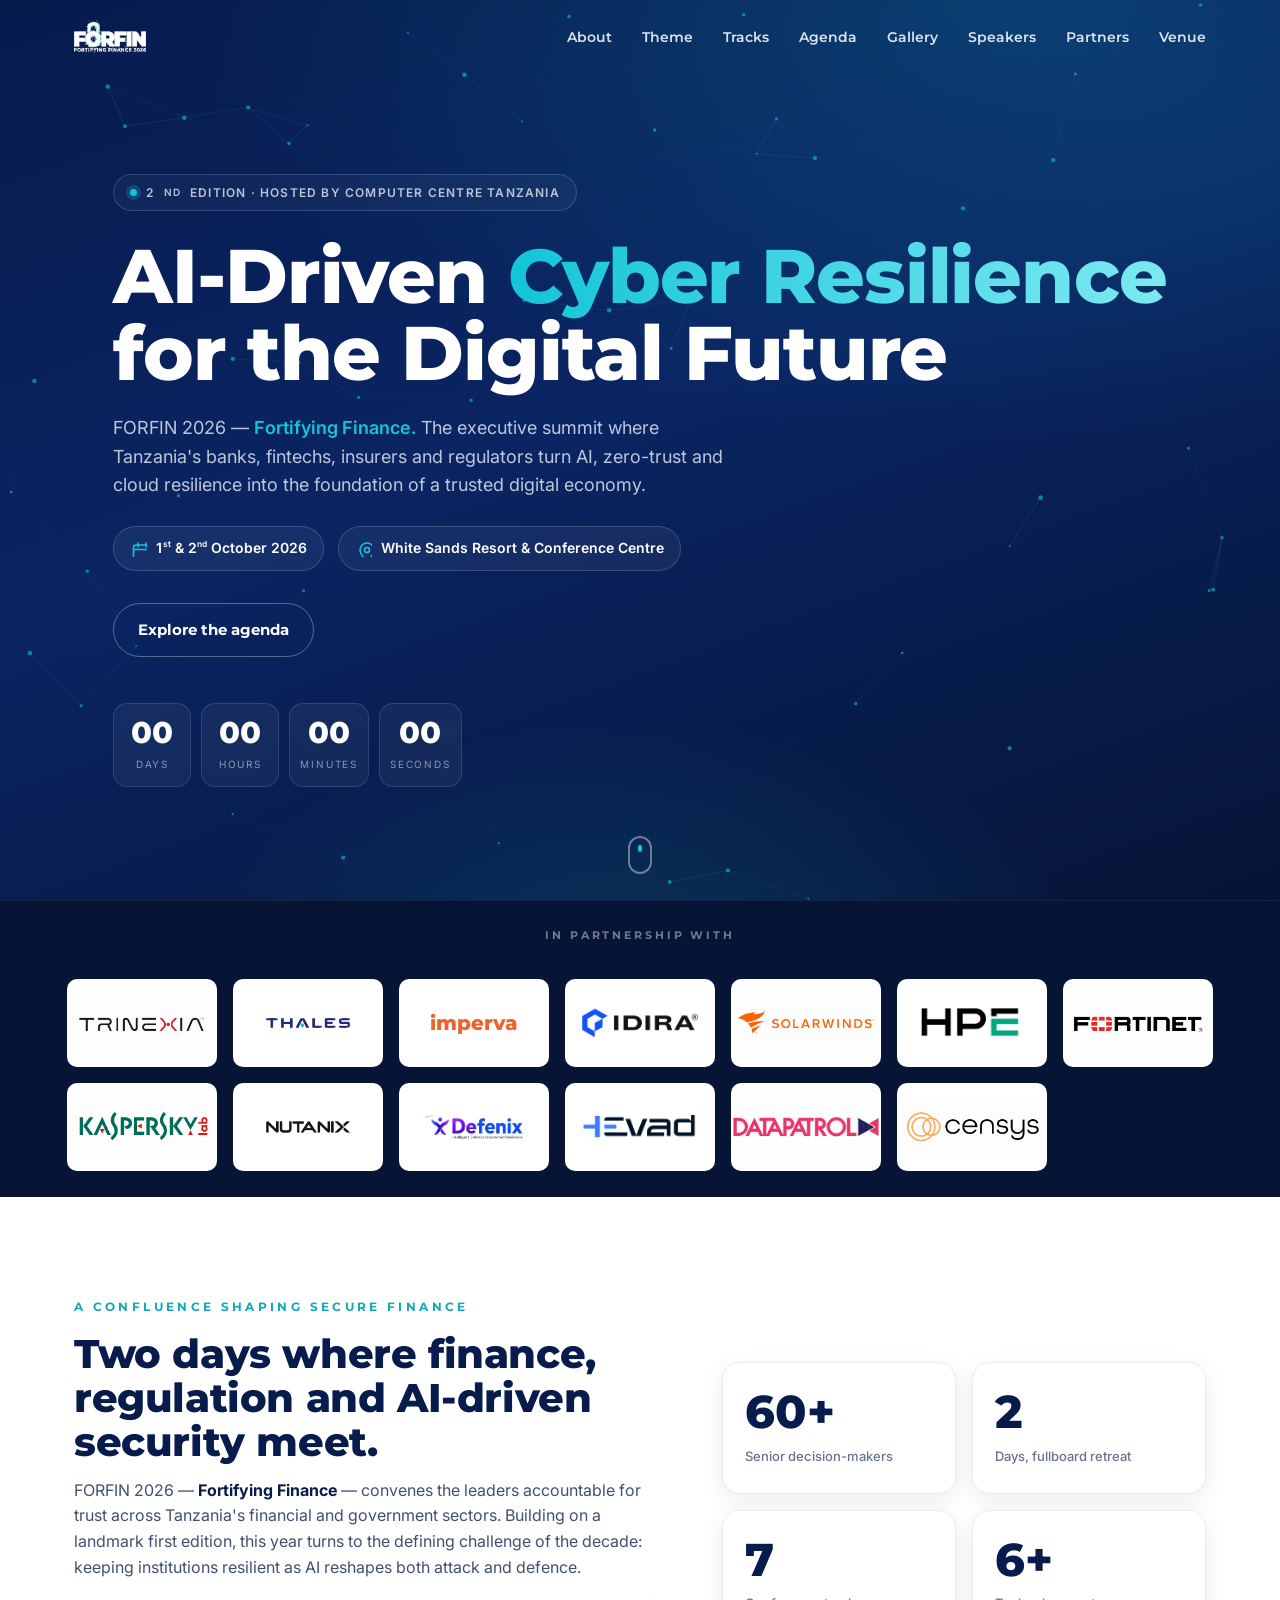
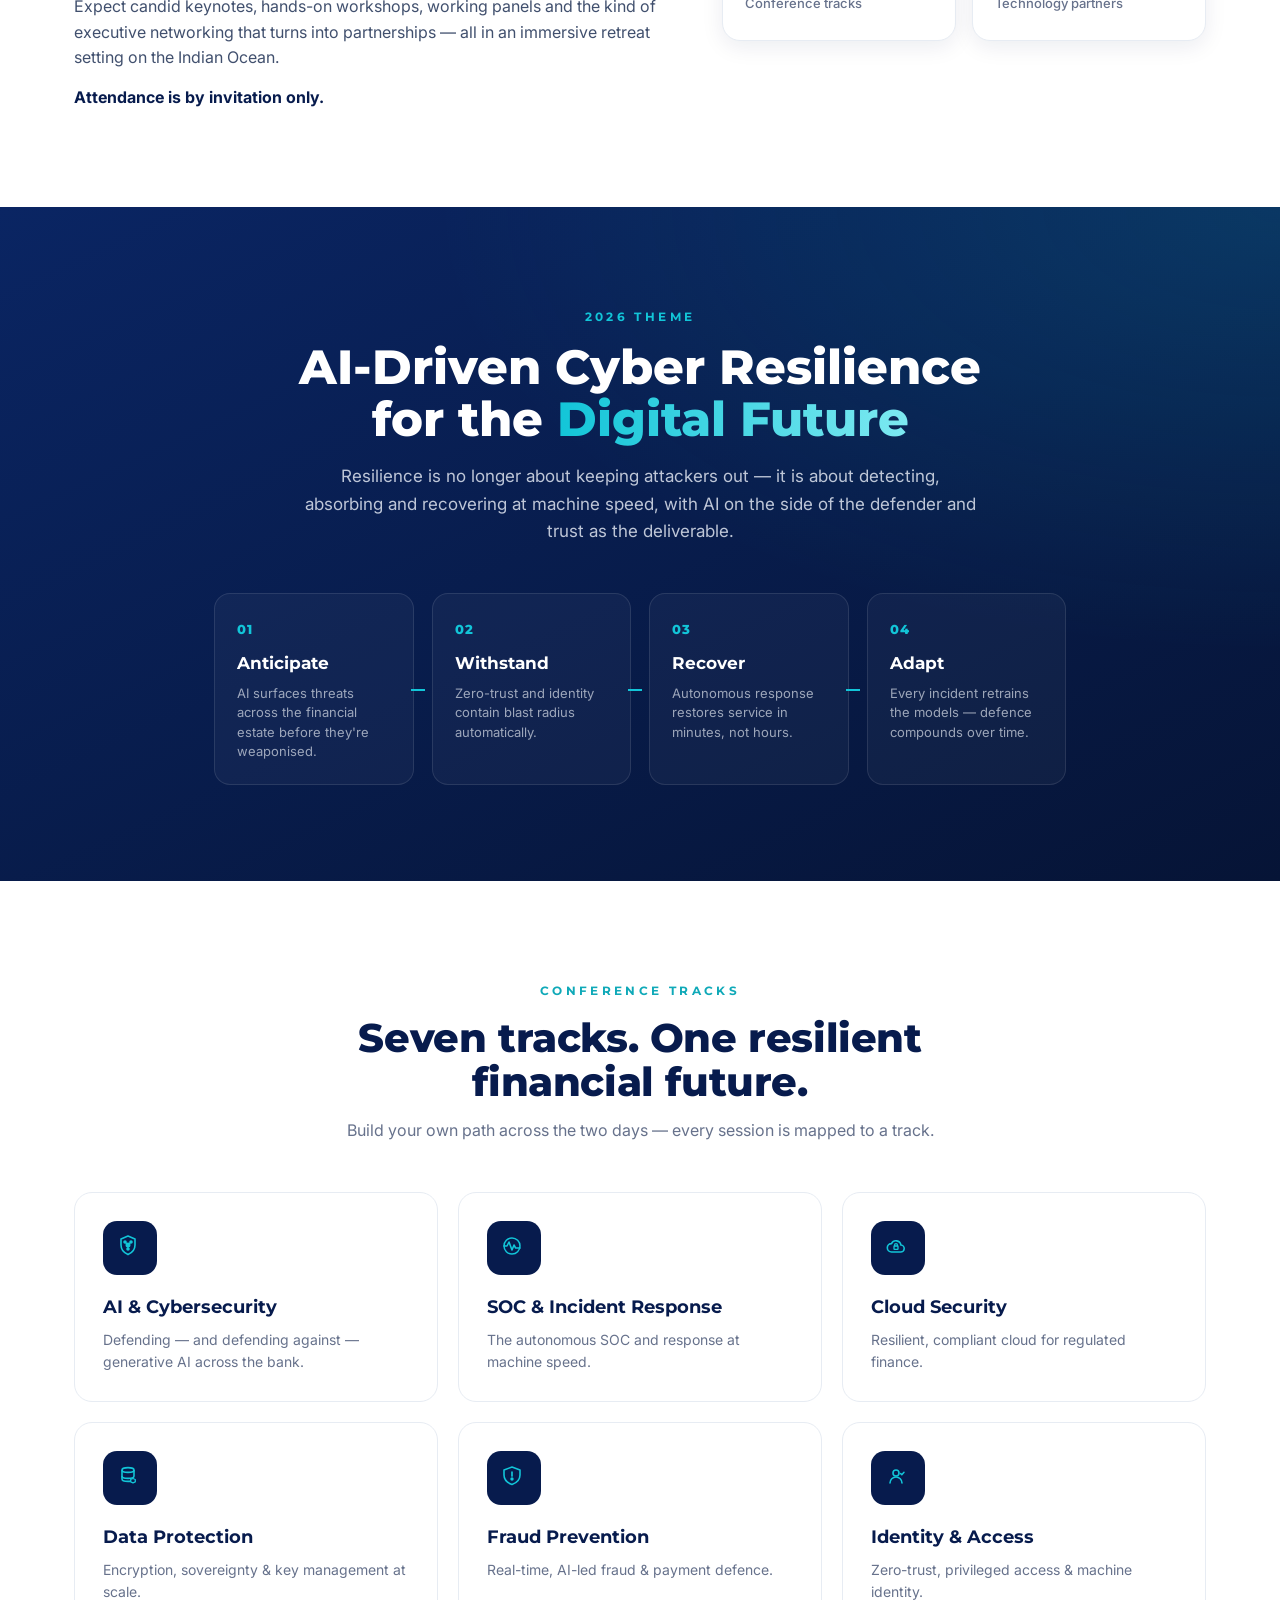
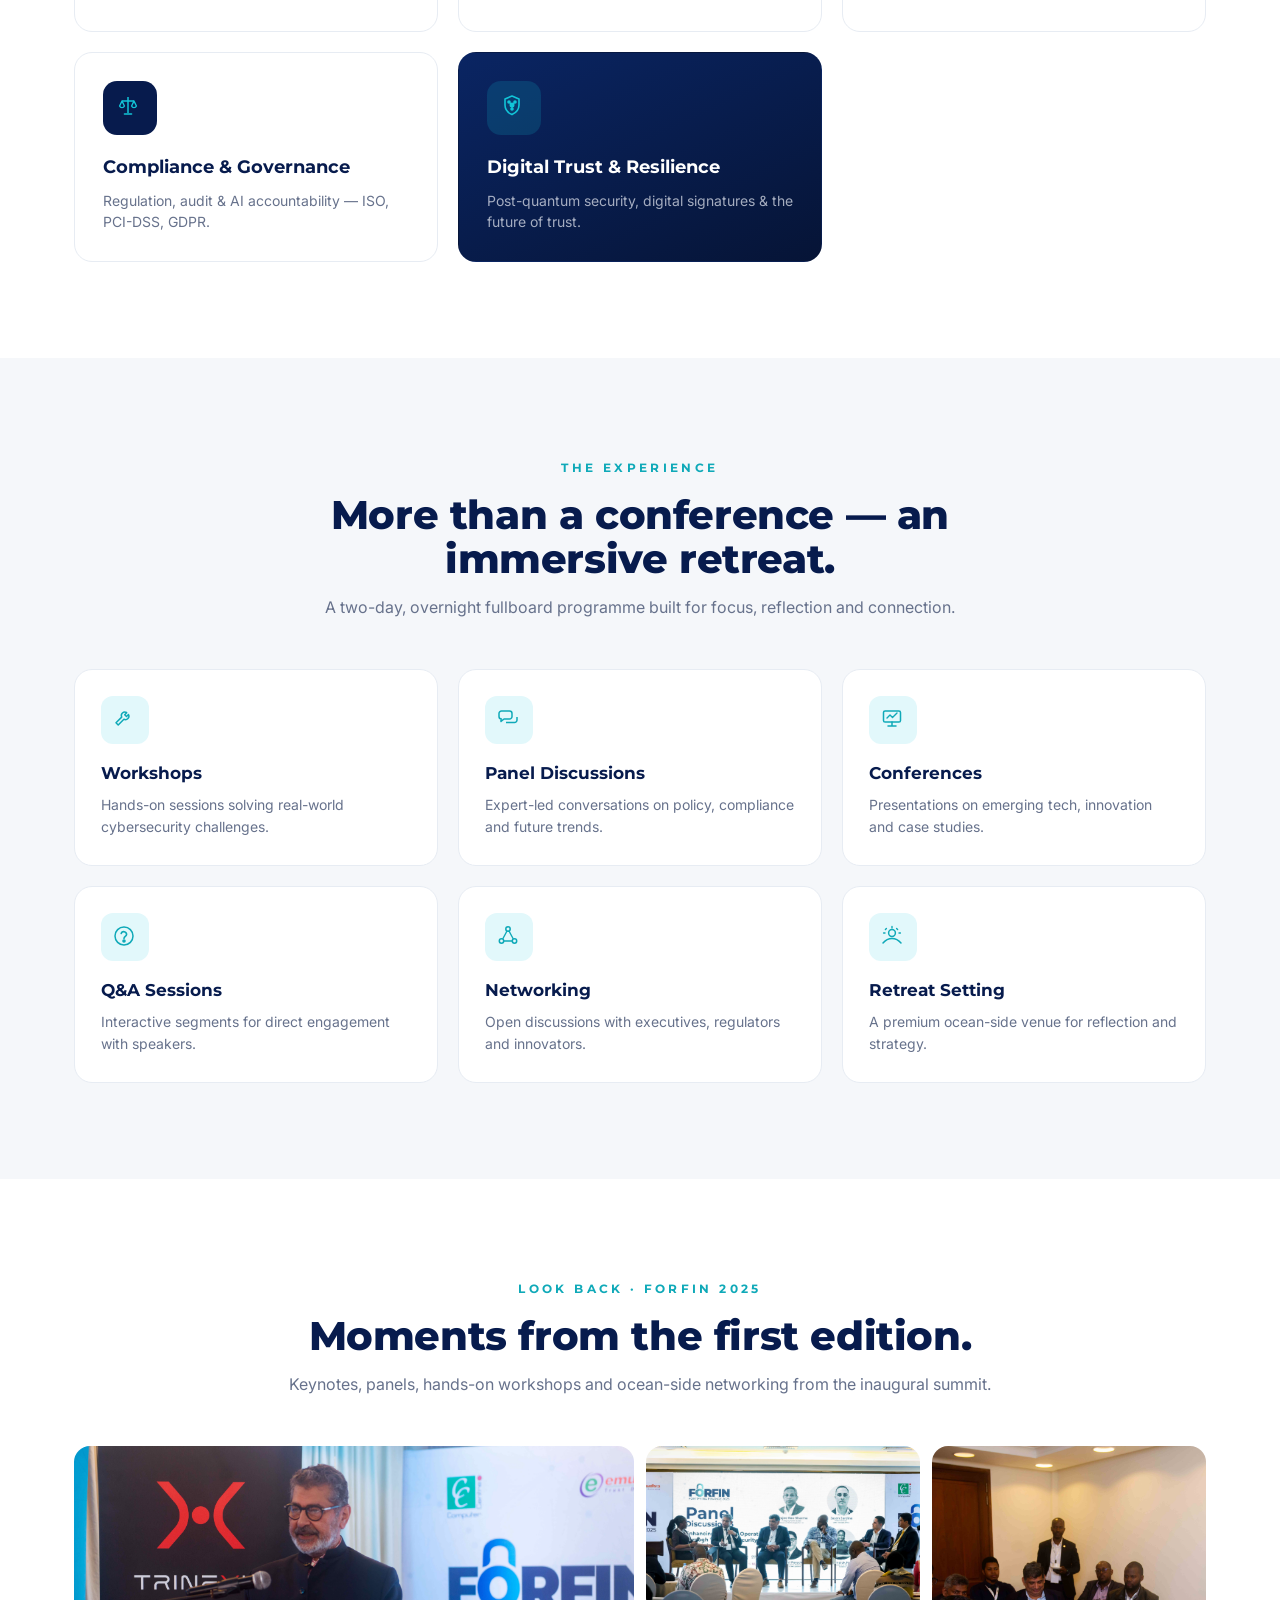
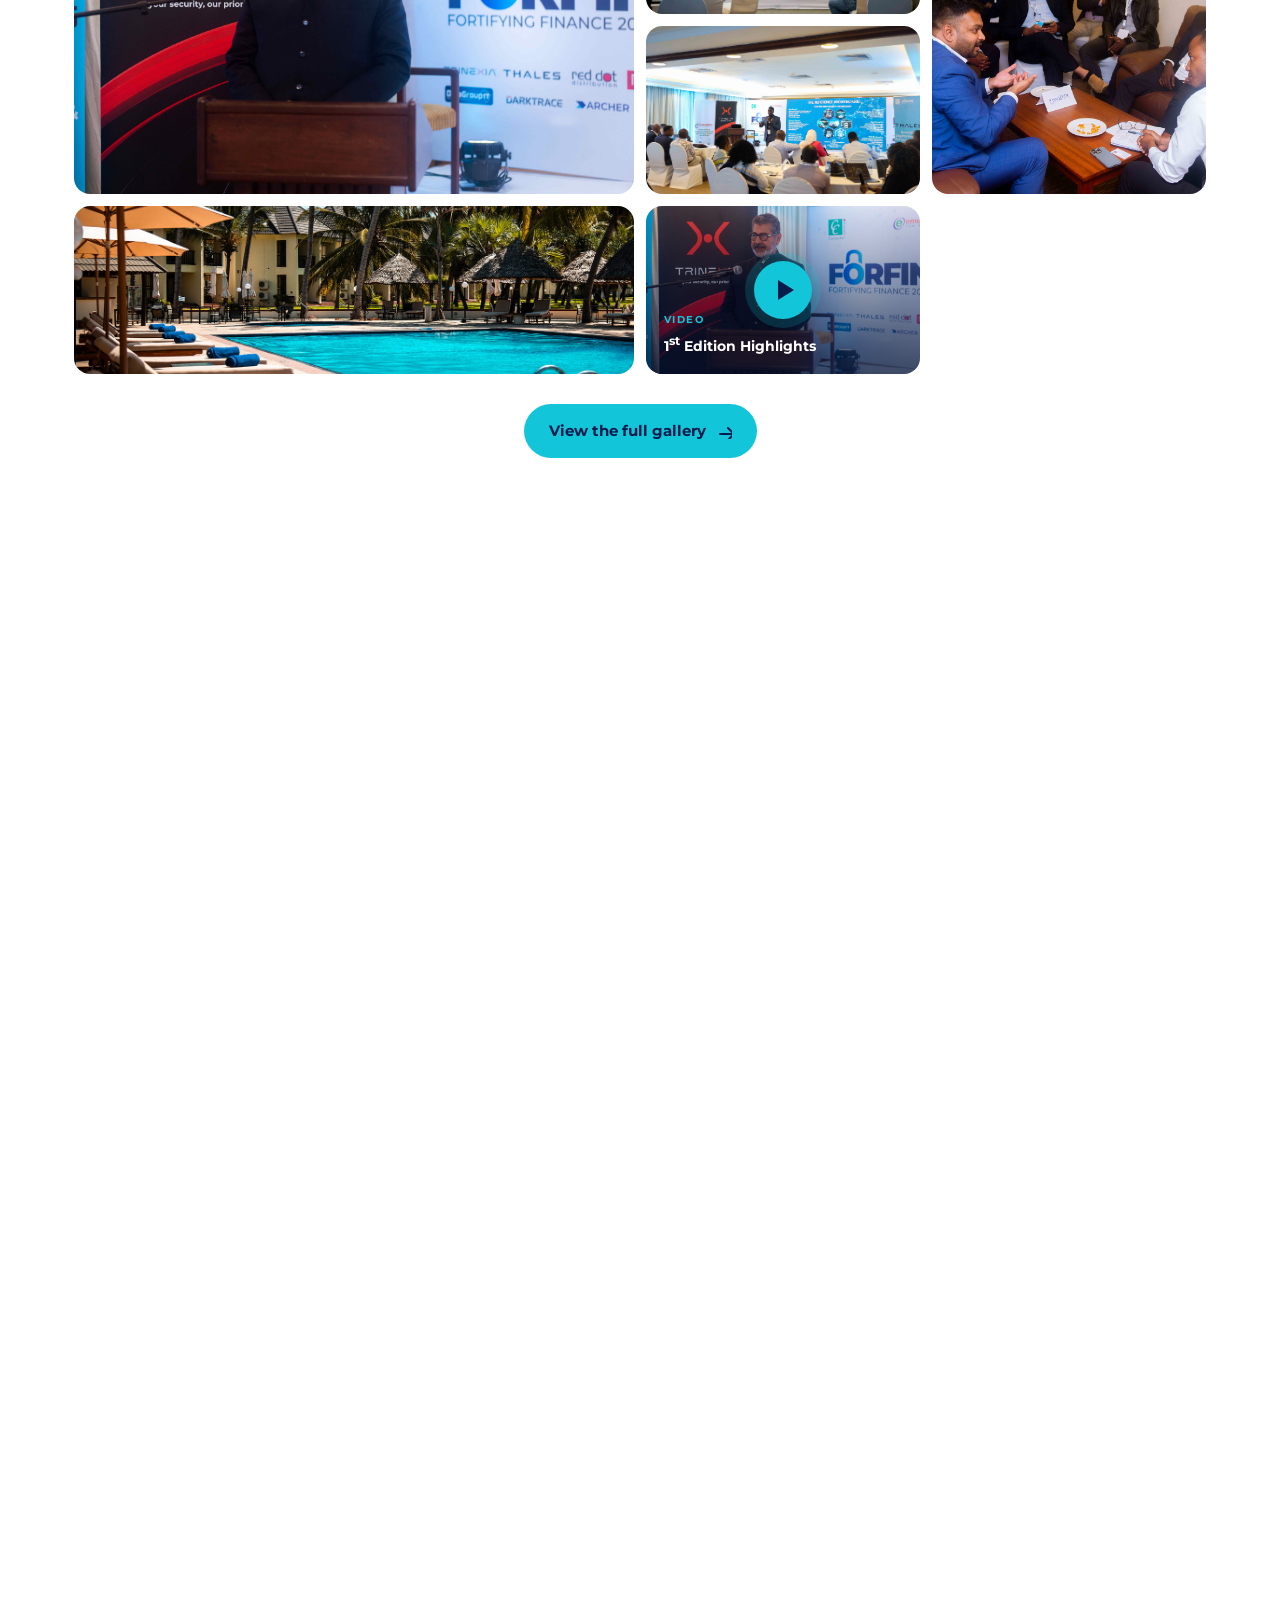
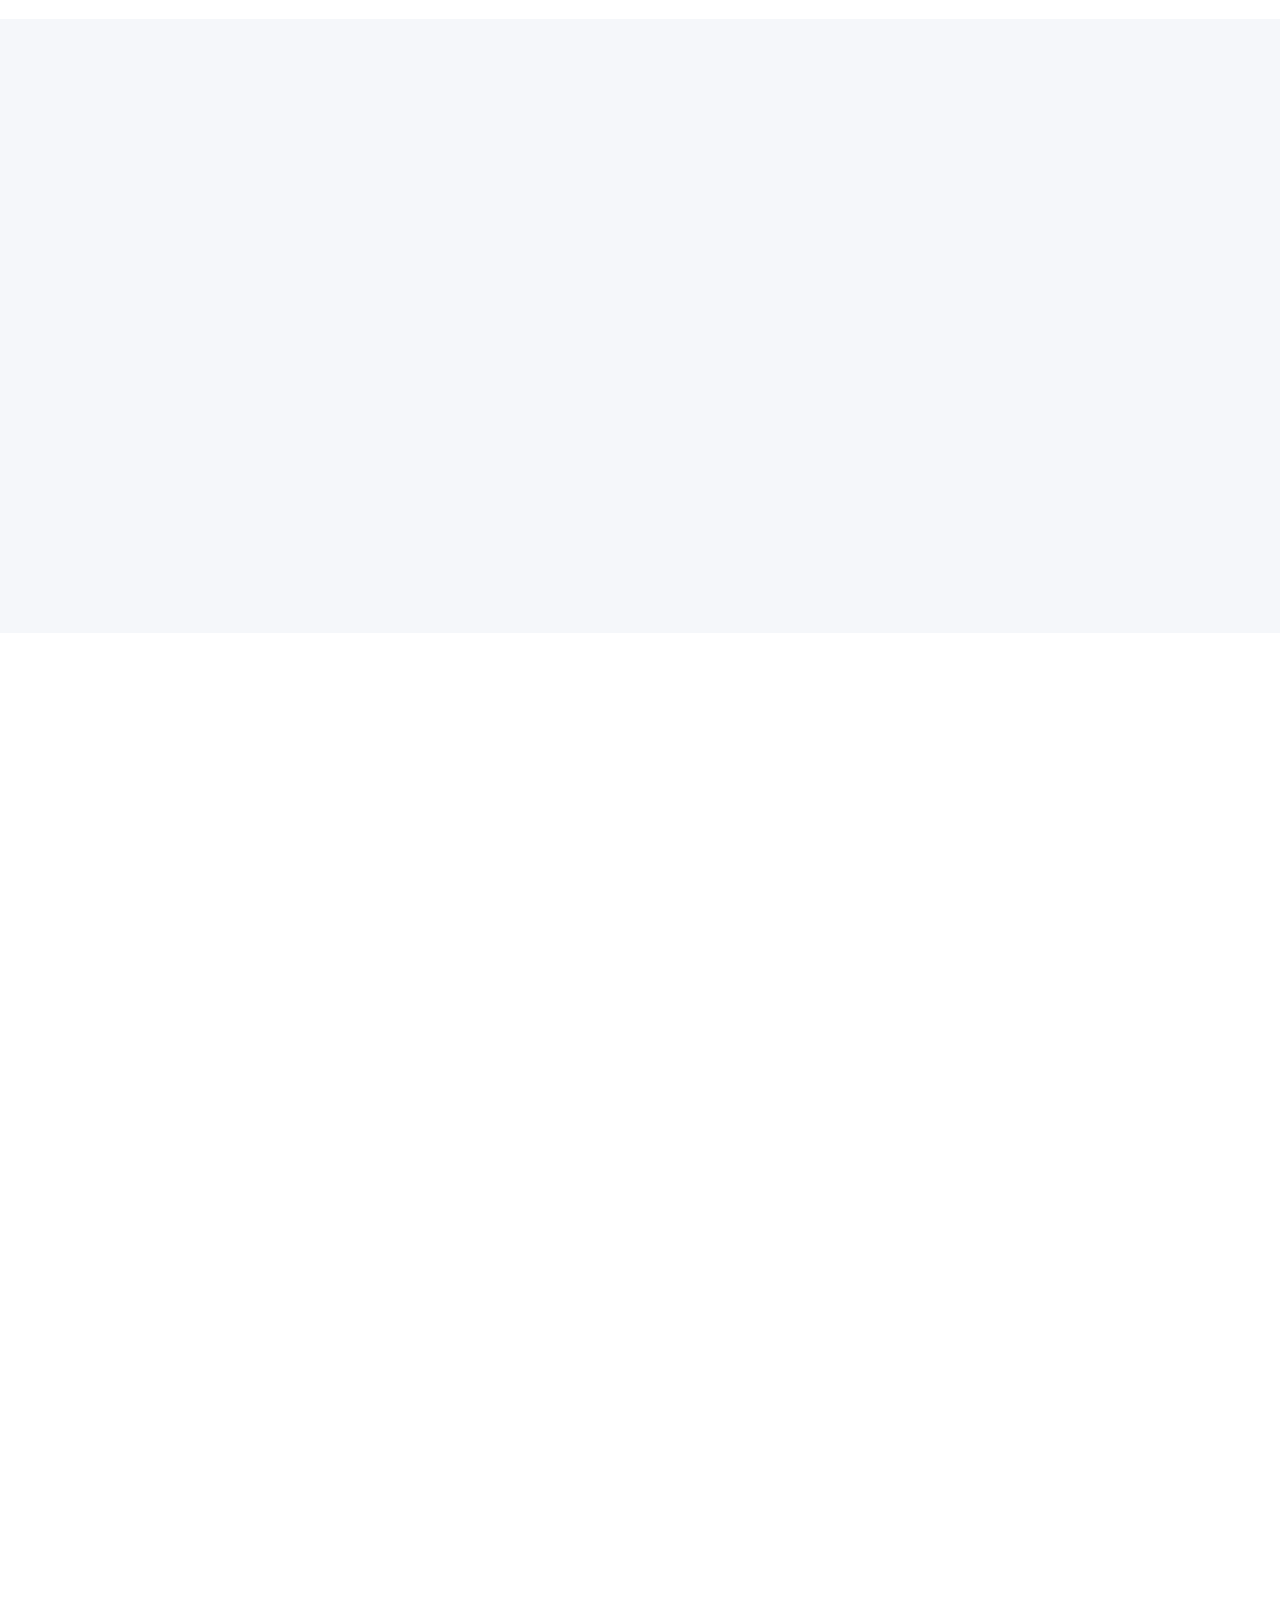
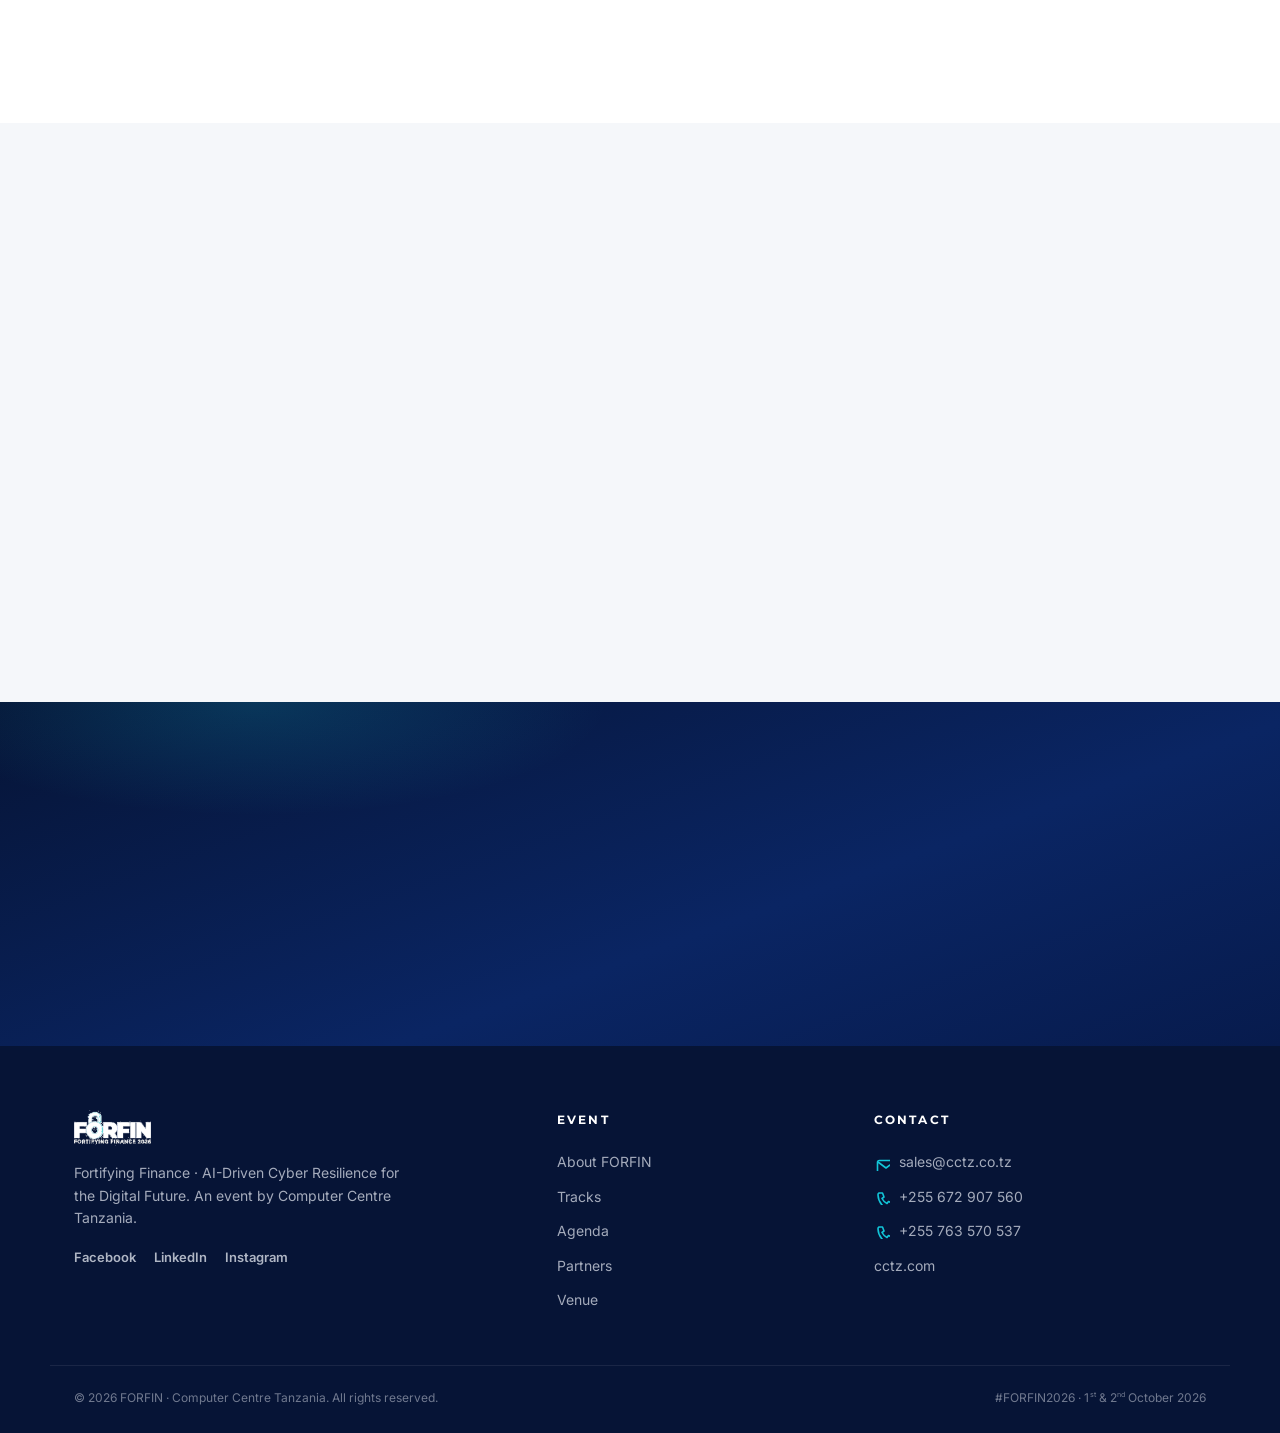
==== commit 0ddaf4c0: "Update agenda from October programme" ====
--- a/index.html
+++ b/index.html
@@ -212,32 +212,32 @@
   <div class="container">
     <div class="section__head reveal">
       <span class="eyebrow">Programme at a glance</span>
-      <h2 class="h2">Two days, sixteen sessions, one mission.</h2>
+      <h2 class="h2">Two days of secure infrastructure, digital identity and cyber defence.</h2>
     </div>
     <div class="agenda reveal">
       <div class="agenda__tabs">
-        <button class="tab is-active" data-day="1">Day 1 · 20 Aug</button>
-        <button class="tab" data-day="2">Day 2 · 21 Aug</button>
+        <button class="tab is-active" data-day="1">Day 1 · 1 Oct</button>
+        <button class="tab" data-day="2">Day 2 · 2 Oct</button>
       </div>
       <div class="agenda__panel" data-panel="1">
-        <div class="ag-row"><span class="ag-time">09:00</span><div class="ag-body"><h4>Opening Keynote — AI-Driven Cyber Resilience</h4><span class="ag-tag">Plenary</span></div></div>
-        <div class="ag-row"><span class="ag-time">09:45</span><div class="ag-body"><h4>The Regulator's View — Securing the Digital Financial Future</h4><span class="ag-tag">Compliance</span></div></div>
-        <div class="ag-row"><span class="ag-time">11:00</span><div class="ag-body"><h4>Securing the AI-Powered Bank</h4><span class="ag-tag ag-tag--f">Fortinet</span></div></div>
-        <div class="ag-row"><span class="ag-time">11:45</span><div class="ag-body"><h4>Data Sovereignty &amp; Encryption at Scale</h4><span class="ag-tag">Thales · Data</span></div></div>
-        <div class="ag-row"><span class="ag-time">13:45</span><div class="ag-body"><h4>Privileged Access in a Zero-Trust World</h4><span class="ag-tag">IDIRA · Identity</span></div></div>
-        <div class="ag-row"><span class="ag-time">14:30</span><div class="ag-body"><h4>Panel — Cloud Security for Regulated Finance</h4><span class="ag-tag">HPE · Cloud</span></div></div>
-        <div class="ag-row"><span class="ag-time">15:45</span><div class="ag-body"><h4>Real-Time Fraud Prevention with AI</h4><span class="ag-tag">Defenix · Fraud</span></div></div>
-        <div class="ag-row ag-row--star"><span class="ag-time">19:30</span><div class="ag-body"><h4>Executive Networking Dinner</h4><span class="ag-tag">By invitation</span></div></div>
+        <div class="ag-row"><span class="ag-time">08:00</span><div class="ag-body"><h4>Registration, Breakfast and Networking</h4><span class="ag-tag">Arrivals and registration</span></div></div>
+        <div class="ag-row"><span class="ag-time">09:00</span><div class="ag-body"><h4>Welcome Remarks and FORFIN 2026 Overview</h4><span class="ag-tag">CCTZ Management</span></div></div>
+        <div class="ag-row"><span class="ag-time">09:15</span><div class="ag-body"><h4>Building an AI-Driven and Resilient Financial Sector</h4><span class="ag-tag">Executive keynote</span></div></div>
+        <div class="ag-row"><span class="ag-time">09:35</span><div class="ag-body"><h4>Data Security: Post-Quantum Cryptography: Future Readiness</h4><span class="ag-tag">Thales / Imperva</span></div></div>
+        <div class="ag-row"><span class="ag-time">10:50</span><div class="ag-body"><h4>Identity Security for the AI Era</h4><span class="ag-tag">IDIRA · Identity</span></div></div>
+        <div class="ag-row"><span class="ag-time">12:20</span><div class="ag-body"><h4>Nutanix Cloud Platform — Migrating from Legacy VMware Environments</h4><span class="ag-tag">Nutanix</span></div></div>
+        <div class="ag-row"><span class="ag-time">14:00</span><div class="ag-body"><h4>Trust Is the New Currency</h4><span class="ag-tag">Kaspersky</span></div></div>
+        <div class="ag-row ag-row--star"><span class="ag-time">19:00</span><div class="ag-body"><h4>Networking Dinner</h4><span class="ag-tag">Delegates and partners</span></div></div>
       </div>
       <div class="agenda__panel" data-panel="2" hidden>
-        <div class="ag-row"><span class="ag-time">09:00</span><div class="ag-body"><h4>Keynote — Building the Autonomous SOC</h4><span class="ag-tag">SOC</span></div></div>
-        <div class="ag-row"><span class="ag-time">09:45</span><div class="ag-body"><h4>Incident Response at the Speed of AI</h4><span class="ag-tag">EVAD · SOC</span></div></div>
-        <div class="ag-row"><span class="ag-time">11:00</span><div class="ag-body"><h4>Panel — Compliance &amp; Governance in the Age of AI</h4><span class="ag-tag">Governance</span></div></div>
-        <div class="ag-row"><span class="ag-time">11:45</span><div class="ag-body"><h4>Identity-First Security for Machines &amp; AI Agents</h4><span class="ag-tag">IDIRA · Identity</span></div></div>
-        <div class="ag-row"><span class="ag-time">13:45</span><div class="ag-body"><h4>Cloud-Native Resilience &amp; Recovery</h4><span class="ag-tag">HPE · Cloud</span></div></div>
-        <div class="ag-row"><span class="ag-time">14:30</span><div class="ag-body"><h4>Fireside Chat — CISO Leadership in the AI Era</h4><span class="ag-tag">Leadership</span></div></div>
-        <div class="ag-row"><span class="ag-time">15:45</span><div class="ag-body"><h4>Closing Panel — The Future of Finance: AI, Trust &amp; Resilience</h4><span class="ag-tag">Plenary</span></div></div>
-        <div class="ag-row"><span class="ag-time">16:30</span><div class="ag-body"><h4>Awards, Closing Keynote &amp; Summit Close</h4><span class="ag-tag">Plenary</span></div></div>
+        <div class="ag-row"><span class="ag-time">08:00</span><div class="ag-body"><h4>Breakfast and Executive Networking</h4><span class="ag-tag">Breakfast</span></div></div>
+        <div class="ag-row"><span class="ag-time">08:30</span><div class="ag-body"><h4>Day One Recap and Day Two Introduction</h4><span class="ag-tag">CCTZ</span></div></div>
+        <div class="ag-row"><span class="ag-time">08:40</span><div class="ag-body"><h4>Full-Stack Observability for Operational Resilience</h4><span class="ag-tag">ATS · SolarWinds</span></div></div>
+        <div class="ag-row"><span class="ag-time">10:00</span><div class="ag-body"><h4>Cyber Security in the Era of AI</h4><span class="ag-tag ag-tag--f">Fortinet</span></div></div>
+        <div class="ag-row"><span class="ag-time">11:15</span><div class="ag-body"><h4>Thinking Like an Attacker</h4><span class="ag-tag">Defenix</span></div></div>
+        <div class="ag-row"><span class="ag-time">12:00</span><div class="ag-body"><h4>Detect, Defend, Respond</h4><span class="ag-tag">Panel discussion</span></div></div>
+        <div class="ag-row"><span class="ag-time">14:10</span><div class="ag-body"><h4>From Edge to Cloud: Secure AI Workloads</h4><span class="ag-tag">HPE</span></div></div>
+        <div class="ag-row"><span class="ag-time">16:05</span><div class="ag-body"><h4>Appreciation and Closing Remarks</h4><span class="ag-tag">CEO</span></div></div>
       </div>
       <div class="agenda__foot">
         <a href="agenda.html" class="btn btn--primary btn--sm">View full agenda <svg class="ico"><use href="#i-arrow"/></svg></a>
--- a/css/styles.css
+++ b/css/styles.css
@@ -104,10 +104,10 @@
 .strip__logos{display:grid;grid-template-columns:repeat(7,150px);gap:16px;justify-content:center}
 .strip__logo{width:150px;height:88px;display:flex;align-items:center;justify-content:center;padding:16px;overflow:hidden;border:1px solid rgba(255,255,255,.22);border-radius:10px;background:#fff;transition:.25s var(--ease)}
 .strip__logo:hover{transform:translateY(-2px);box-shadow:0 8px 20px rgba(0,0,0,.18)}
-.strip__logo img{display:block;width:100%;height:56px;object-fit:contain}
+.strip__logo img{display:block;width:88%;height:50px;object-fit:contain;transform:scale(var(--logo-scale,1));transform-origin:center}
 .strip__logo--strategic{width:150px;height:88px;padding:16px;background:#fff;border-color:rgba(255,255,255,.22)}
 .strip__logo--strategic img{object-fit:contain}
-.strip__wordmark{font-family:"Montserrat",sans-serif;font-size:18px;font-weight:800;line-height:1;white-space:nowrap}
+.strip__wordmark{font-family:"Montserrat",sans-serif;font-size:20px;font-weight:800;line-height:1;white-space:nowrap}
 .strip__wordmark--imperva{color:#ec632c;text-transform:lowercase}
 
 /* ---------- about ---------- */
@@ -181,11 +181,22 @@
 
 /* ---------- partners ---------- */
 .partner-grid{display:grid;grid-template-columns:repeat(3,1fr);gap:18px}
-.plogo{background:#fff;border:1px solid var(--line);border-radius:16px;height:130px;display:flex;align-items:center;justify-content:center;padding:28px;transition:.25s var(--ease)}
-.plogo img{display:block;width:100%;height:64px;object-fit:contain}
+.plogo{background:#fff;border:1px solid var(--line);border-radius:16px;height:130px;display:flex;align-items:center;justify-content:center;padding:28px;overflow:hidden;transition:.25s var(--ease)}
+.plogo img{display:block;width:88%;height:56px;object-fit:contain;transform:scale(var(--logo-scale,1));transform-origin:center}
 .plogo:hover{box-shadow:var(--shadow-sm);transform:translateY(-4px)}
-.wm{display:flex;width:100%;height:64px;align-items:center;justify-content:center;white-space:nowrap;font-family:"Montserrat",sans-serif;font-size:28px;font-weight:800;letter-spacing:-.04em;line-height:1}
+.wm{display:flex;width:88%;height:56px;align-items:center;justify-content:center;white-space:nowrap;font-family:"Montserrat",sans-serif;font-size:30px;font-weight:800;letter-spacing:-.04em;line-height:1}
 .wm--imperva{color:#ec632c;text-transform:lowercase;font-weight:700}
+.strip__logo img[src*="trinexia"],.plogo img[src*="trinexia"]{--logo-scale:1.4}
+.strip__logo img[src*="thales"],.plogo img[src*="thales"]{--logo-scale:.82}
+.strip__logo img[src*="idira"],.plogo img[src*="idira"]{--logo-scale:1.15}
+.strip__logo img[src*="solarwinds"],.plogo img[src*="solarwinds"]{--logo-scale:1.4}
+.strip__logo img[src*="fortinet"],.plogo img[src*="fortinet"]{--logo-scale:1.4}
+.strip__logo img[src*="kaspersky"],.plogo img[src*="kaspersky"]{--logo-scale:1.5}
+.strip__logo img[src*="nutanix"],.plogo img[src*="nutanix"]{--logo-scale:.82}
+.strip__logo img[src*="defenix"],.plogo img[src*="defenix"]{--logo-scale:.95}
+.strip__logo img[src*="evad"],.plogo img[src*="evad"]{--logo-scale:1.15}
+.strip__logo img[src*="datapatrol"],.plogo img[src*="datapatrol"]{--logo-scale:1.9}
+.strip__logo img[src*="censys"],.plogo img[src*="censys"]{--logo-scale:1.35}
 .plogo--cta{flex-direction:column;gap:8px;background:var(--navy);color:#fff;font-family:"Montserrat";font-weight:700;font-size:15px;border-color:transparent}
 .plogo--cta .ico{width:18px;height:18px;stroke-width:2.2;color:var(--cyan)}
 .plogo--cta:hover{background:var(--navy-2)}
@@ -238,6 +249,7 @@
 .ag-hero__meta span{display:inline-flex;align-items:center;gap:9px}
 .ag-hero__meta .ico{width:17px;height:17px;color:var(--cyan)}
 .ag-grid{display:grid;grid-template-columns:1fr 1fr;gap:30px;align-items:start}
+.ag-grid .ag-time{min-width:92px;font-size:13px}
 .ag-day__head{display:flex;align-items:center;gap:16px;margin-bottom:18px}
 .ag-day__n{font-family:"Montserrat";font-weight:800;font-size:34px;color:var(--cyan-deep);line-height:1}
 .ag-day__head h2{font-family:"Montserrat";font-size:20px;color:var(--navy);font-weight:800}
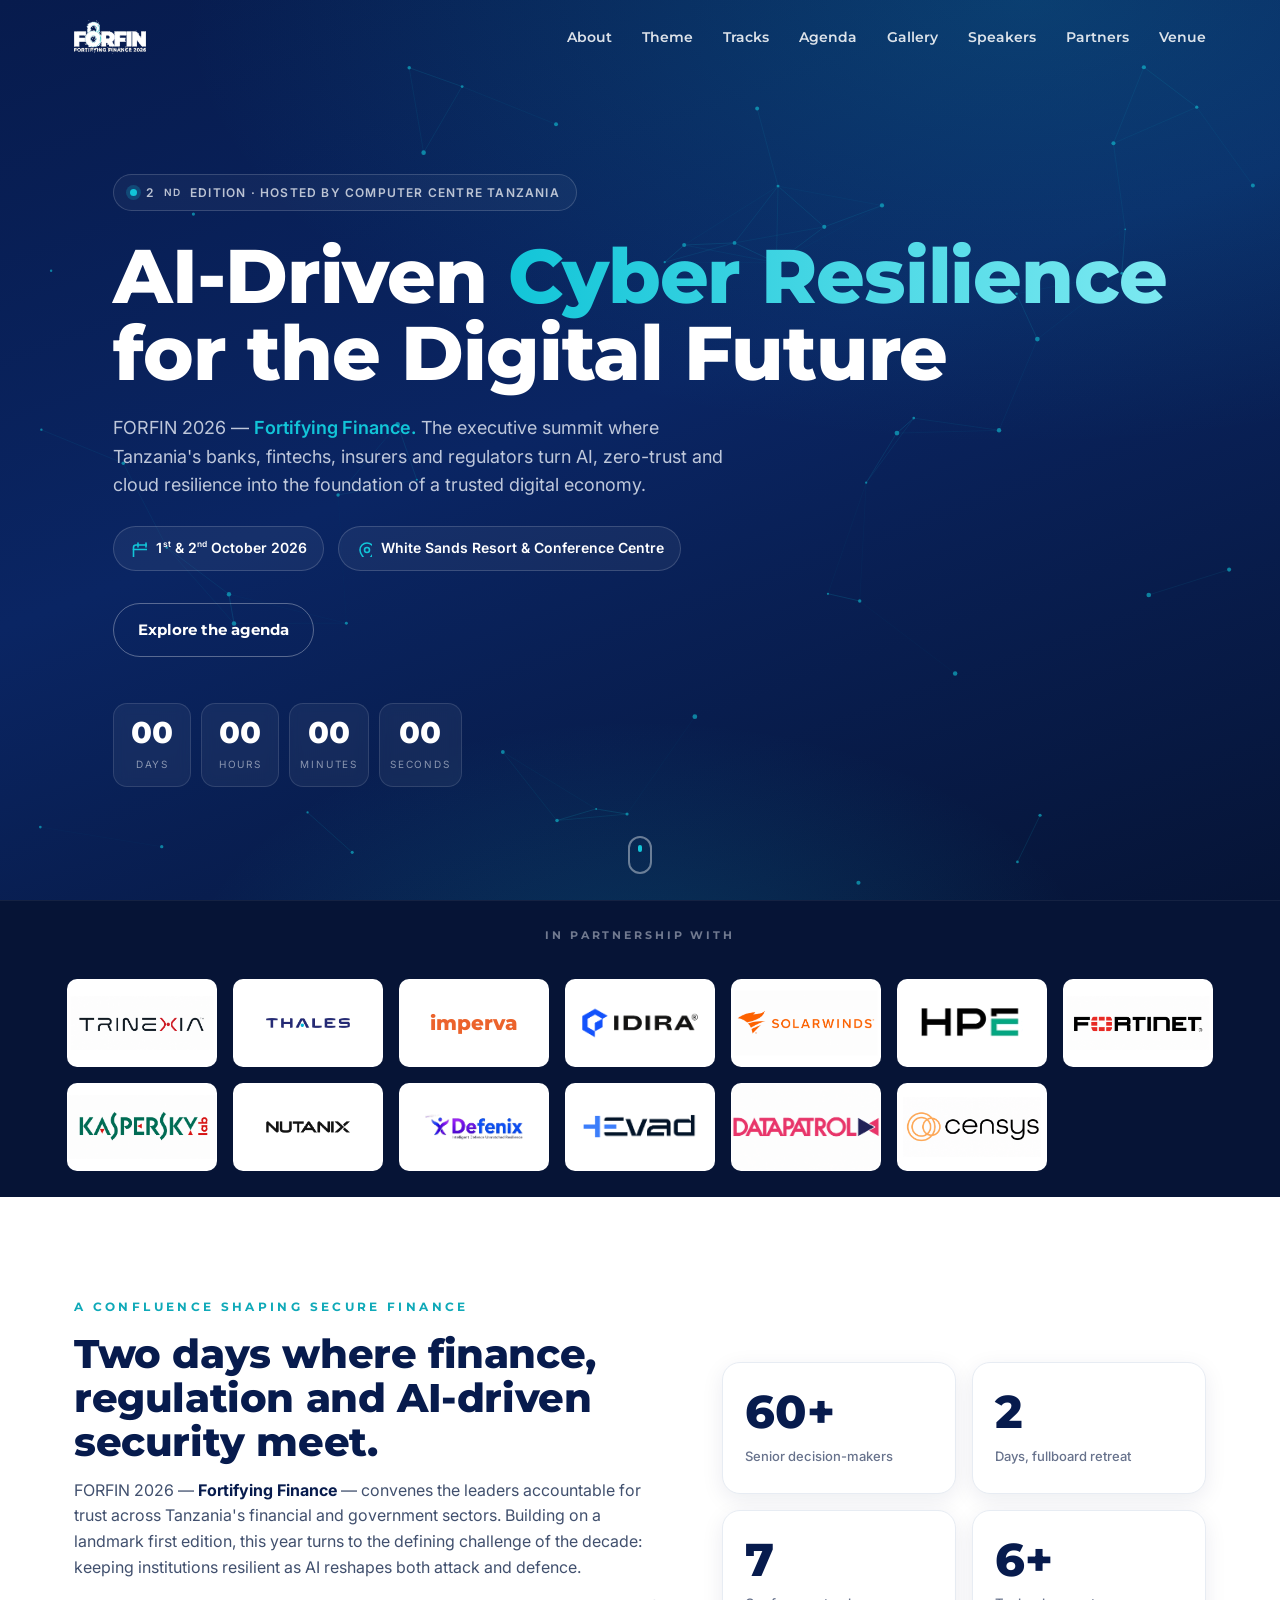
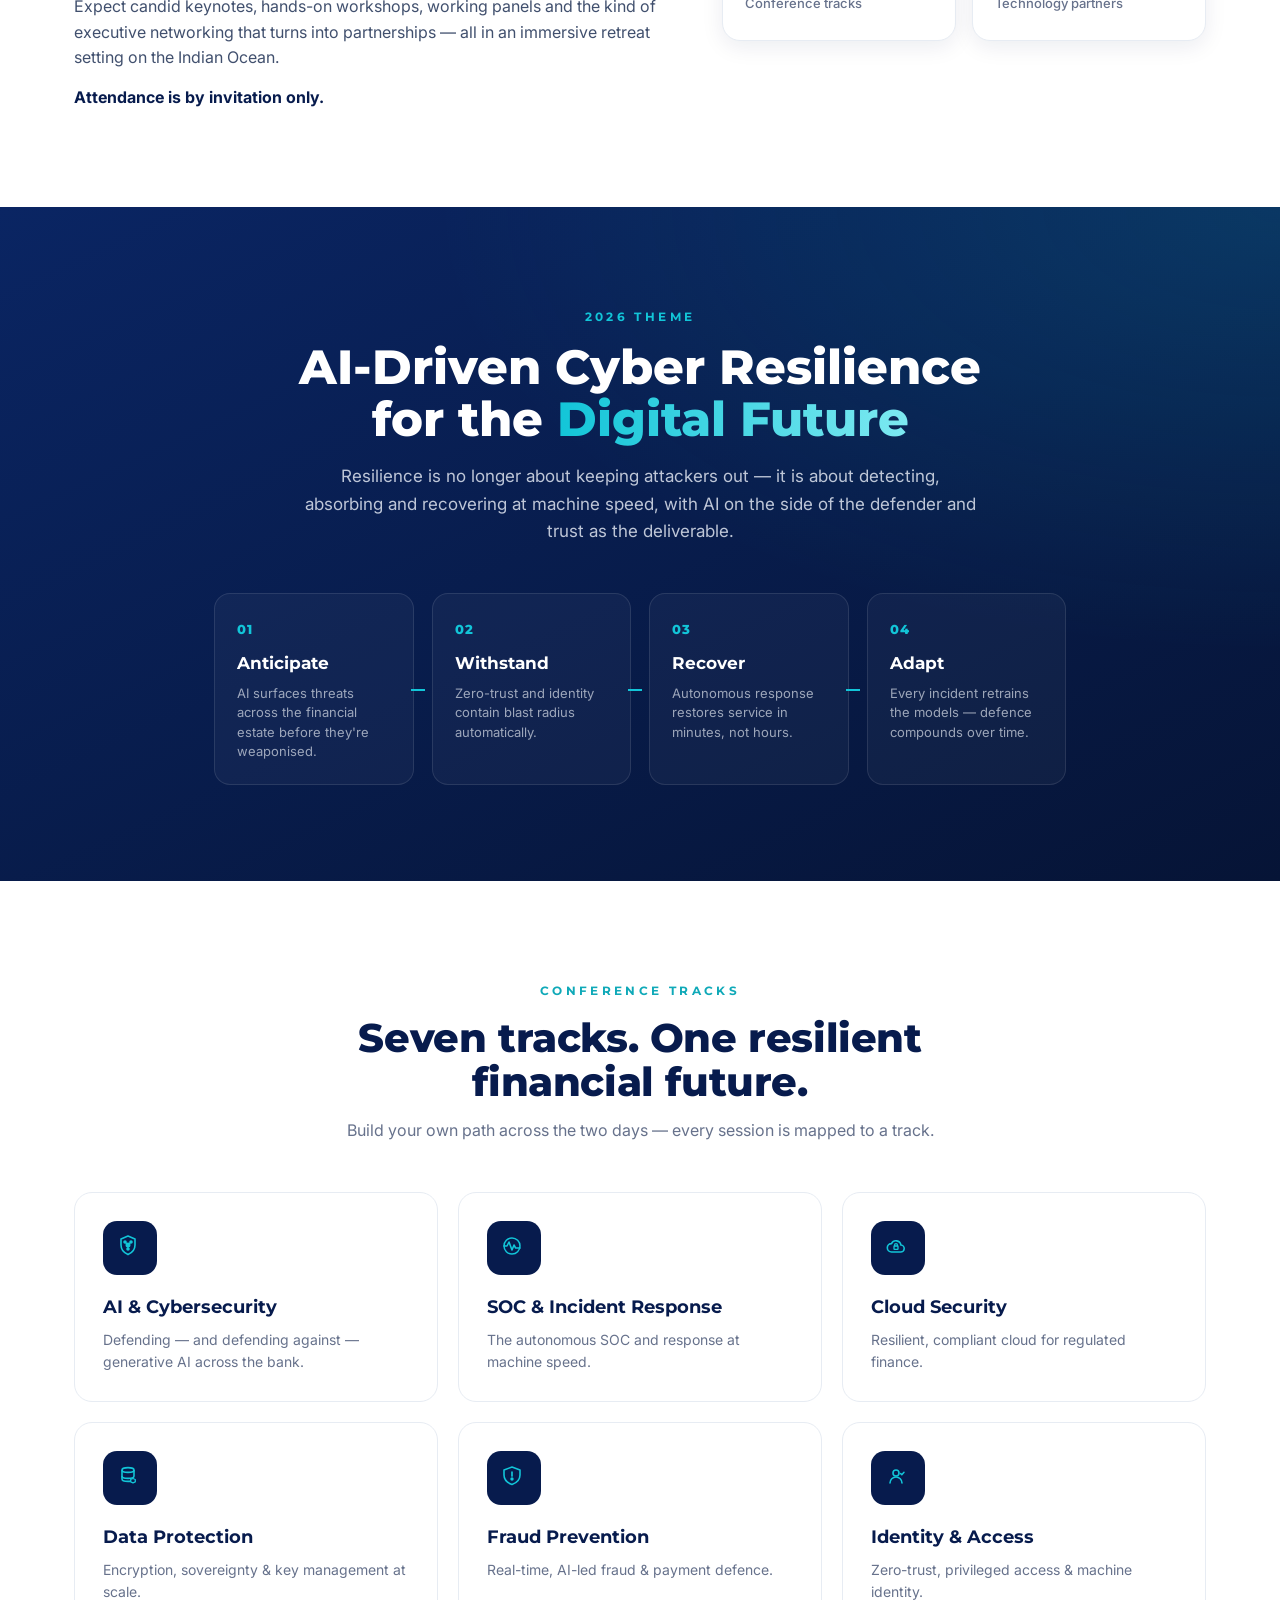
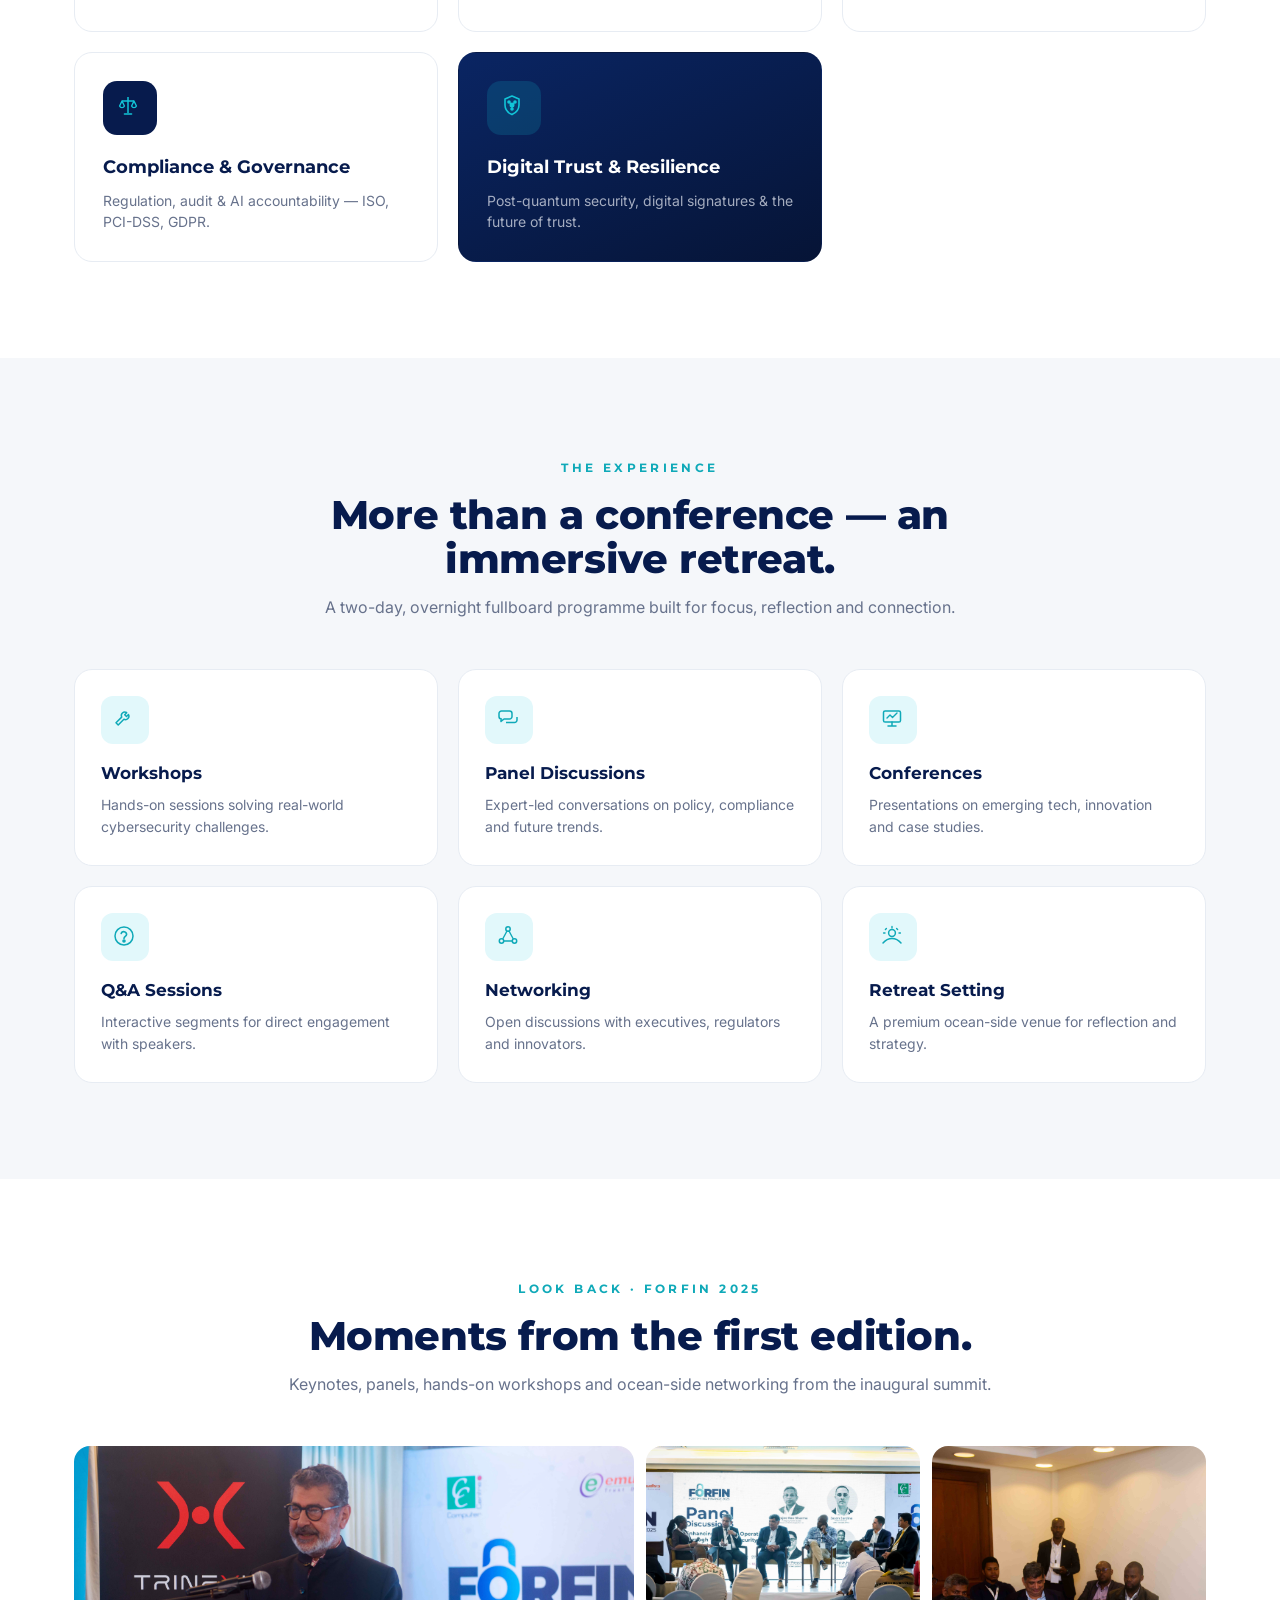
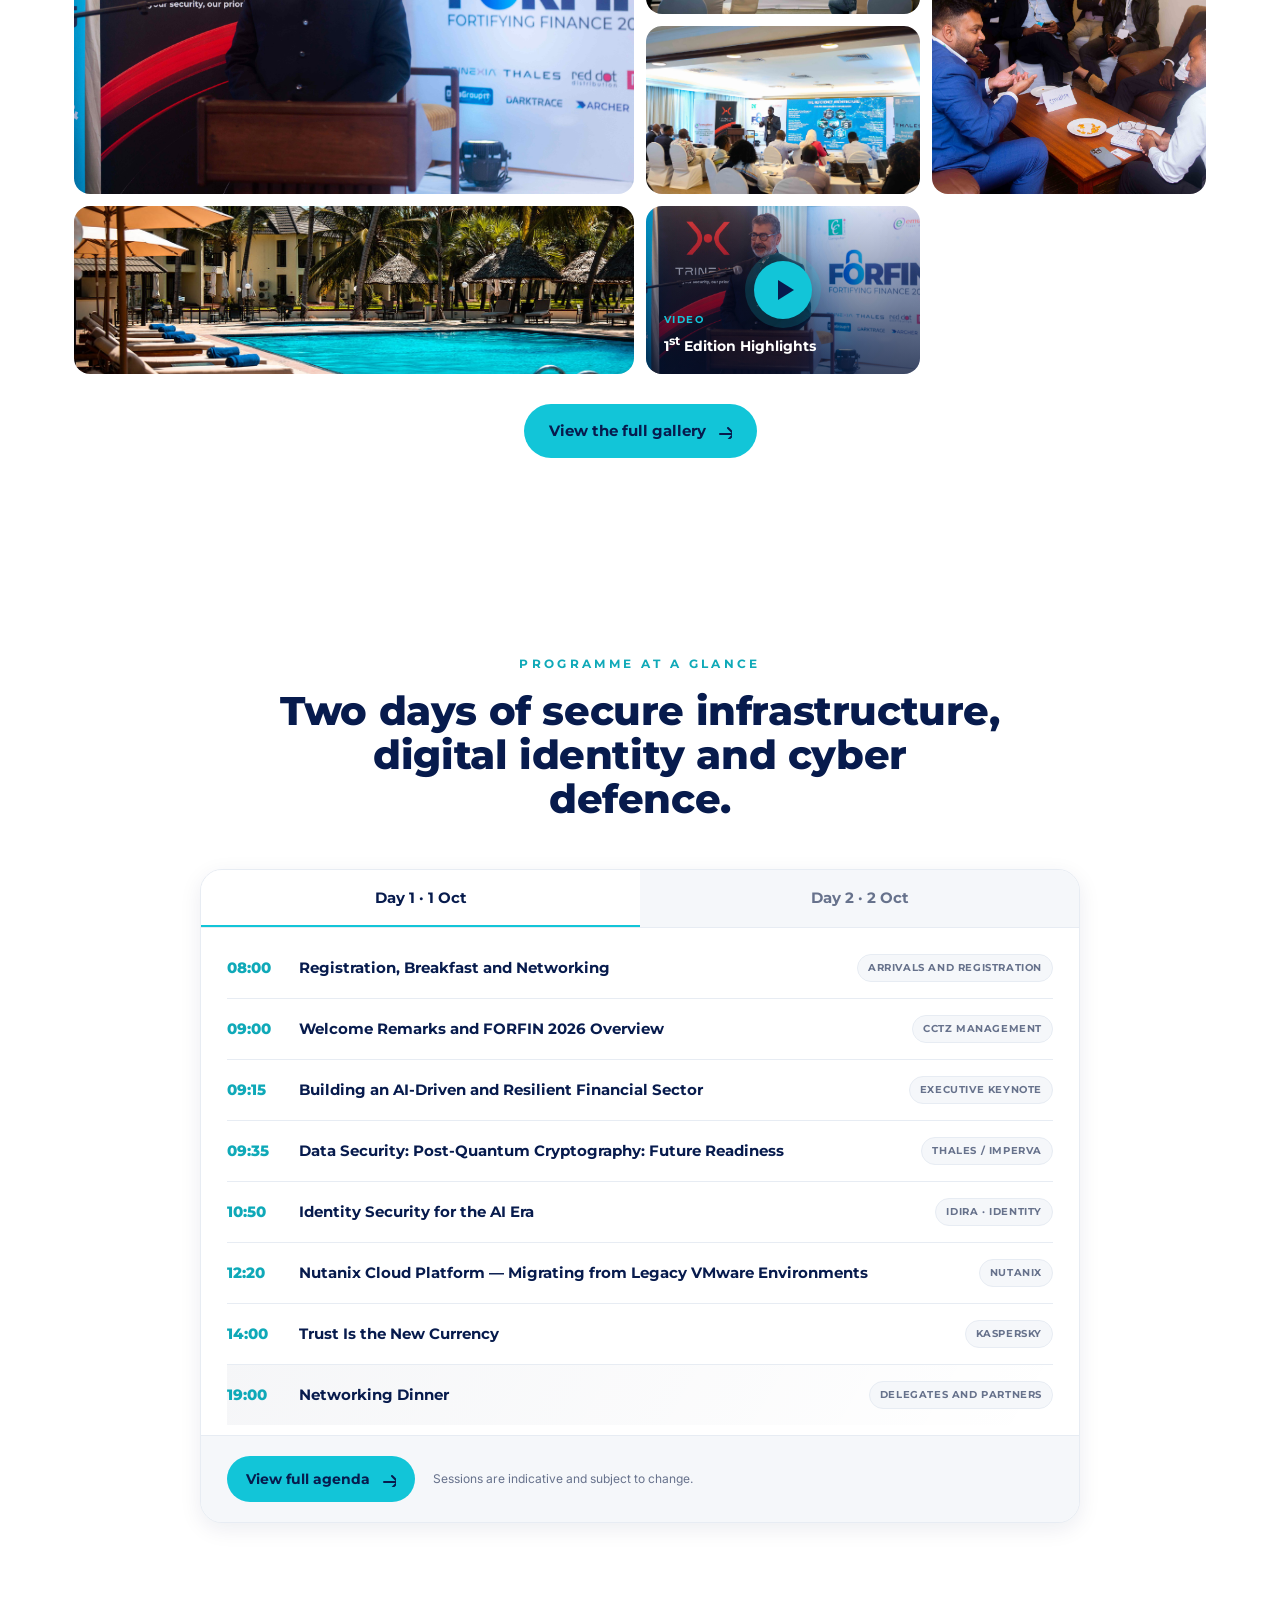
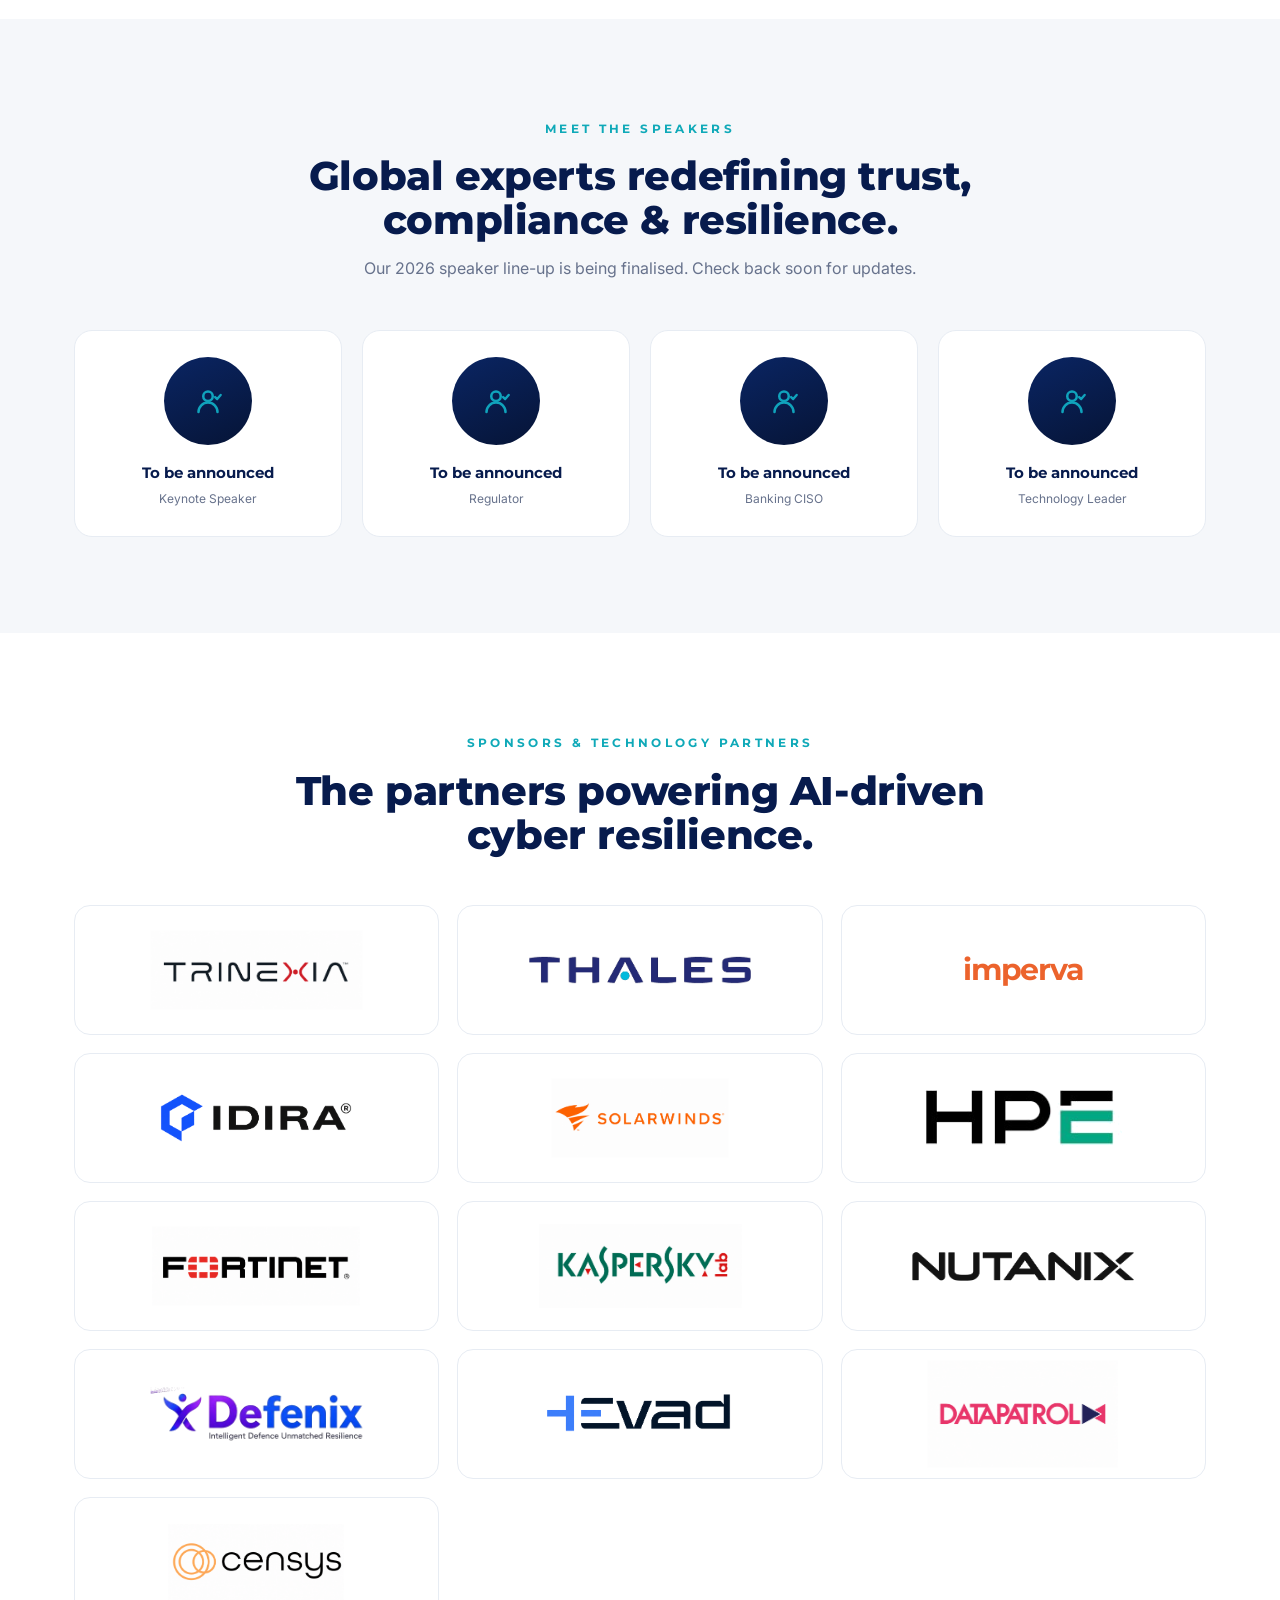
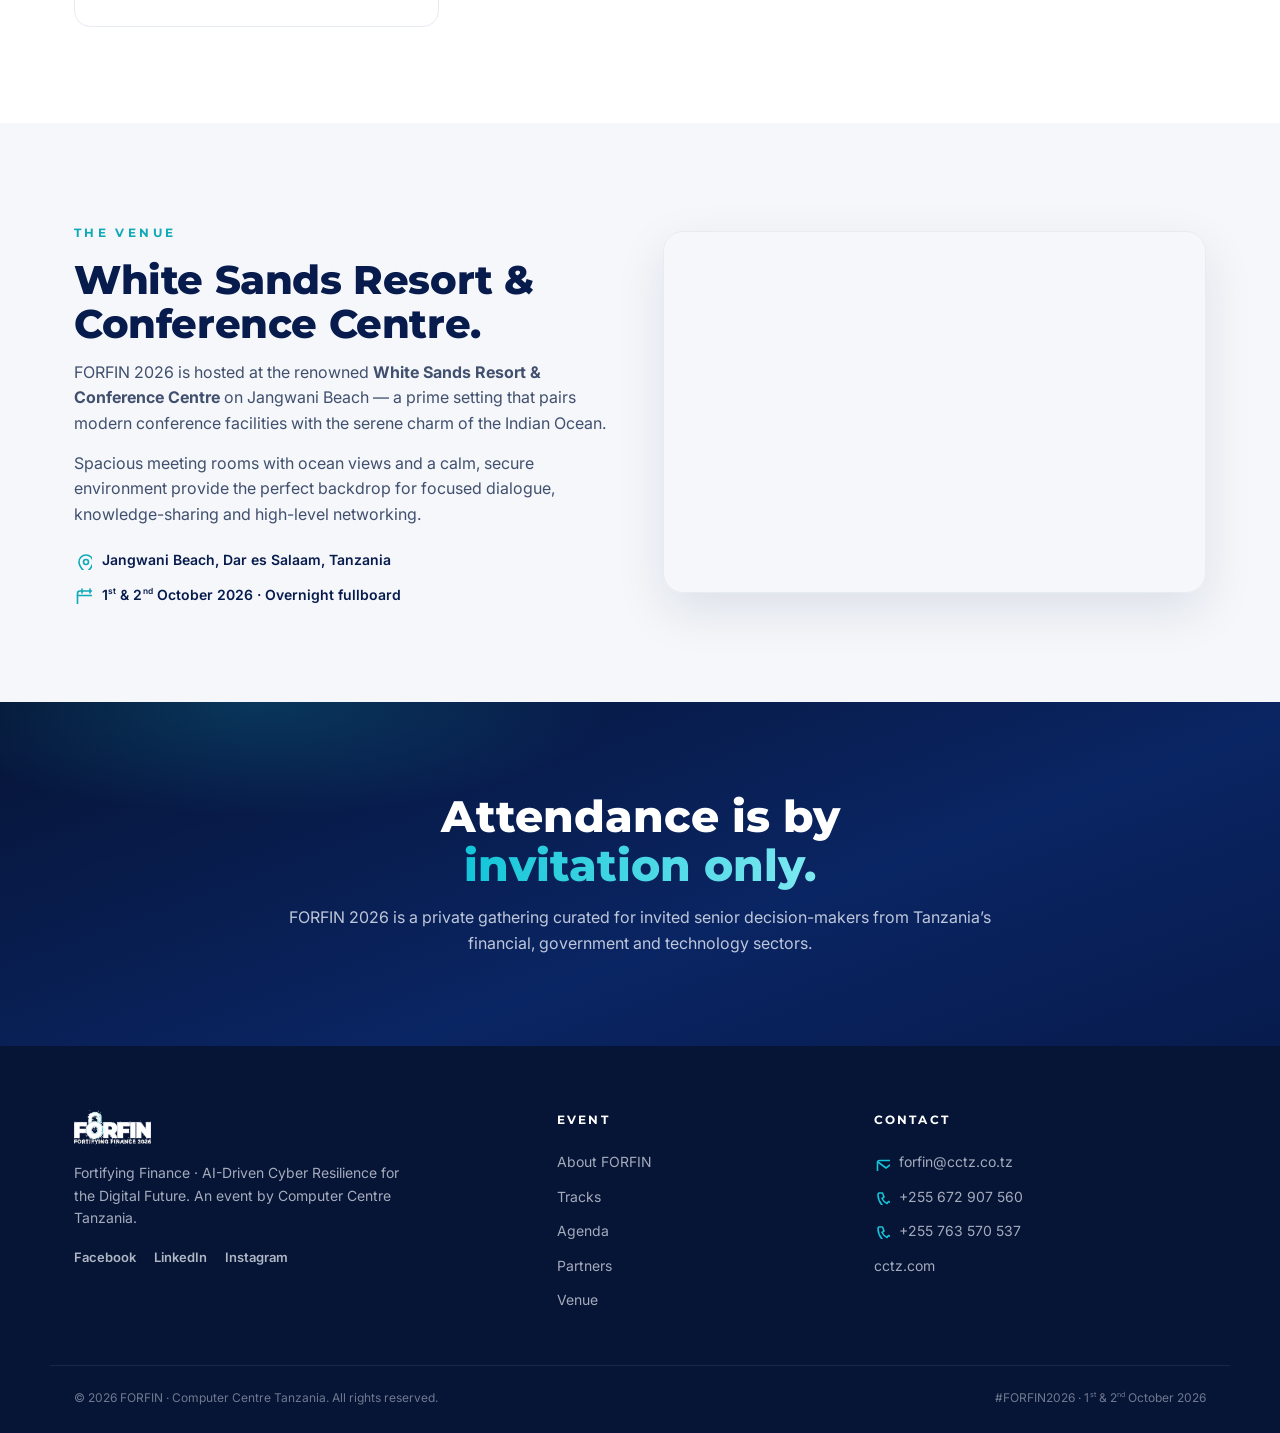
==== commit 7049273a: "Update FORFIN contact email" ====
--- a/index.html
+++ b/index.html
@@ -349,7 +349,7 @@
     </div>
     <div class="footer__col">
       <h5>Contact</h5>
-      <a href="mailto:sales@cctz.co.tz"><svg class="ico"><use href="#i-mail"/></svg> sales@cctz.co.tz</a>
+      <a href="mailto:forfin@cctz.co.tz"><svg class="ico"><use href="#i-mail"/></svg> forfin@cctz.co.tz</a>
       <a href="tel:+255672907560"><svg class="ico"><use href="#i-phone"/></svg> +255 672 907 560</a>
       <a href="tel:+255763570537"><svg class="ico"><use href="#i-phone"/></svg> +255 763 570 537</a>
       <a href="https://cctz.com/" target="_blank" rel="noopener">cctz.com</a>
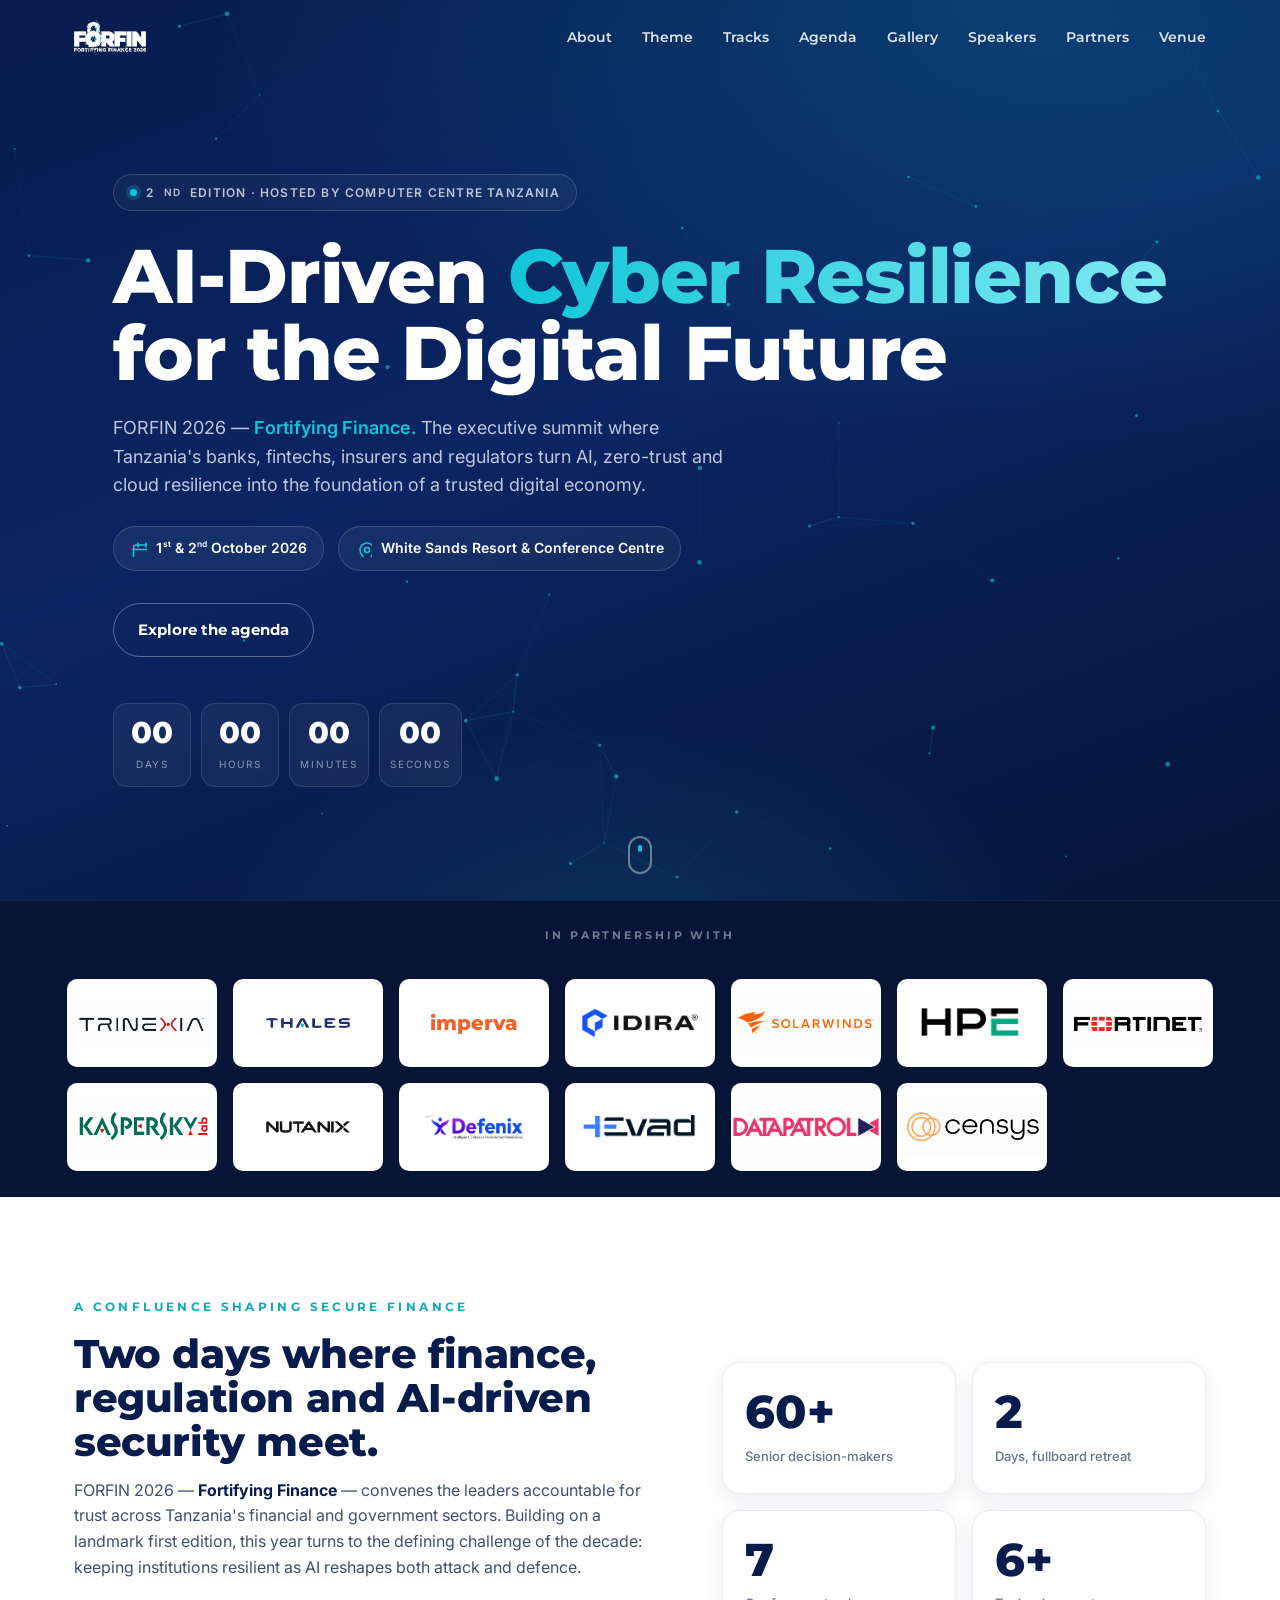
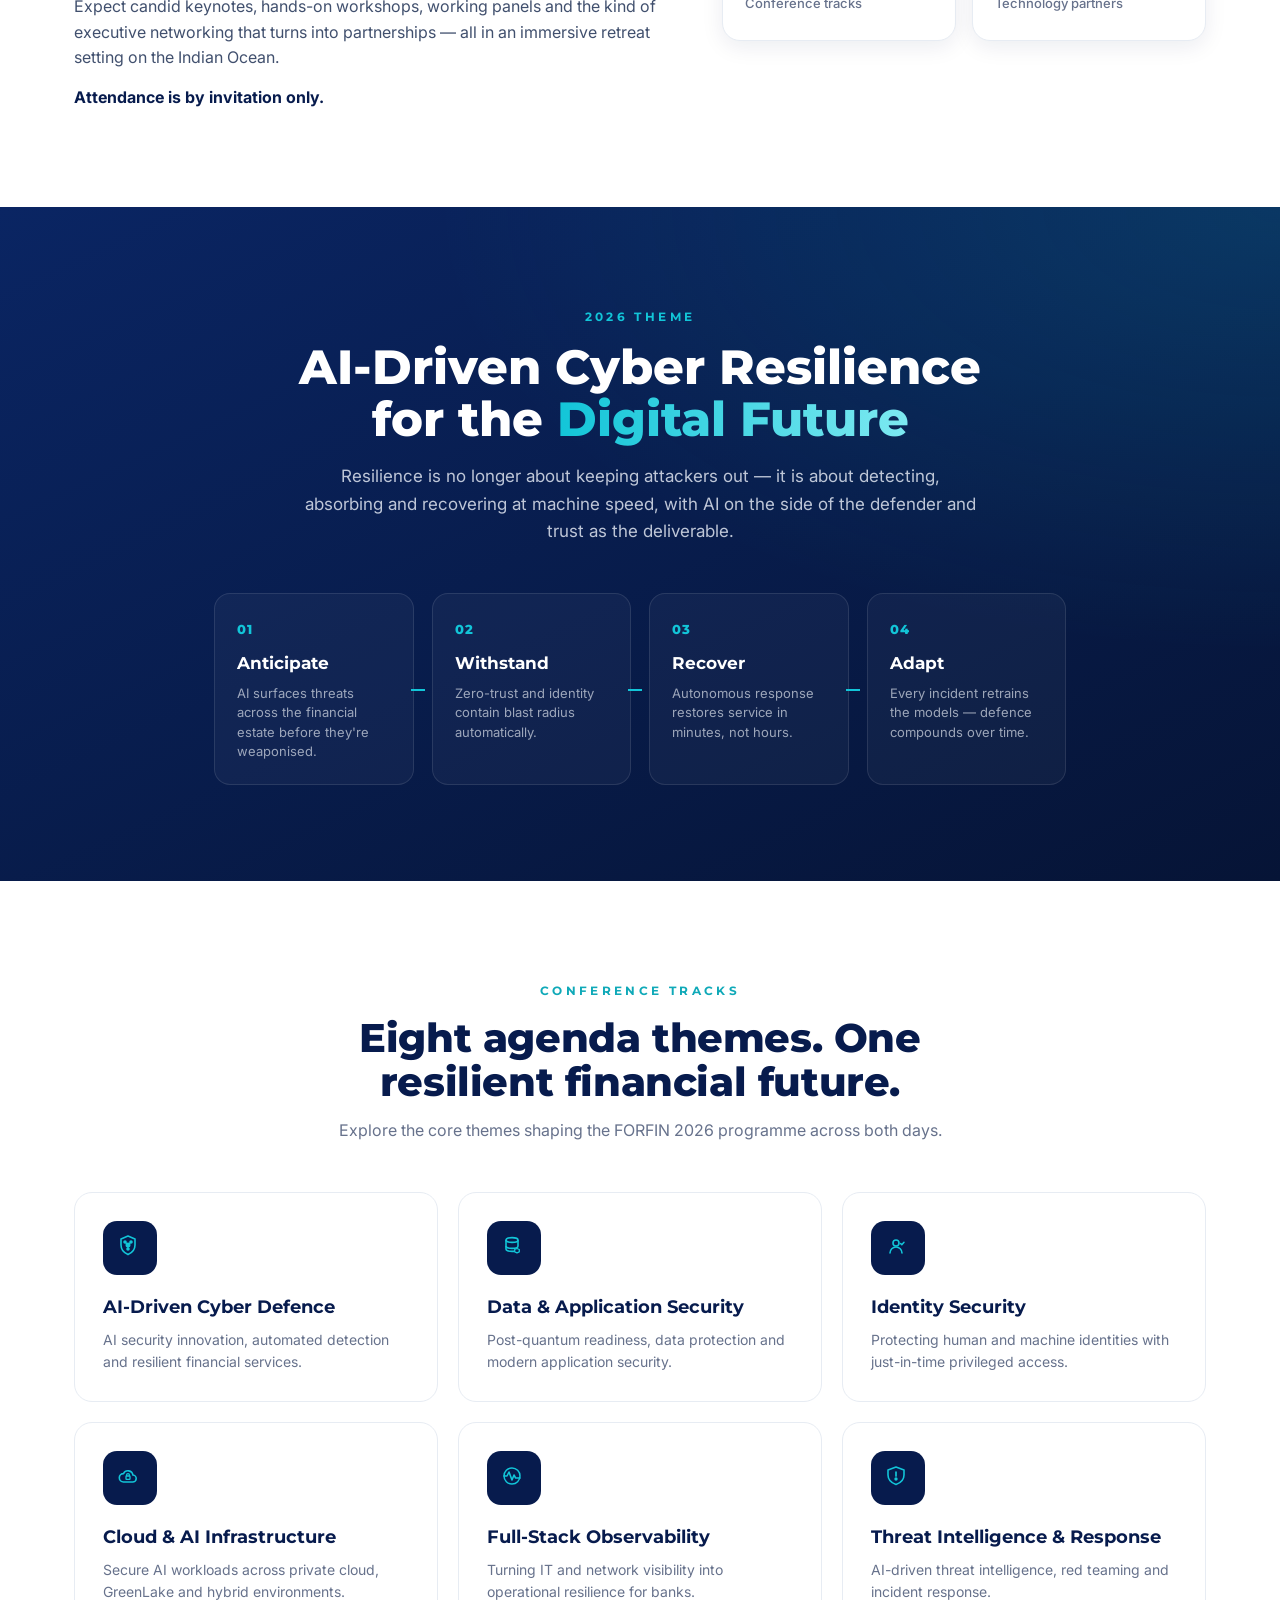
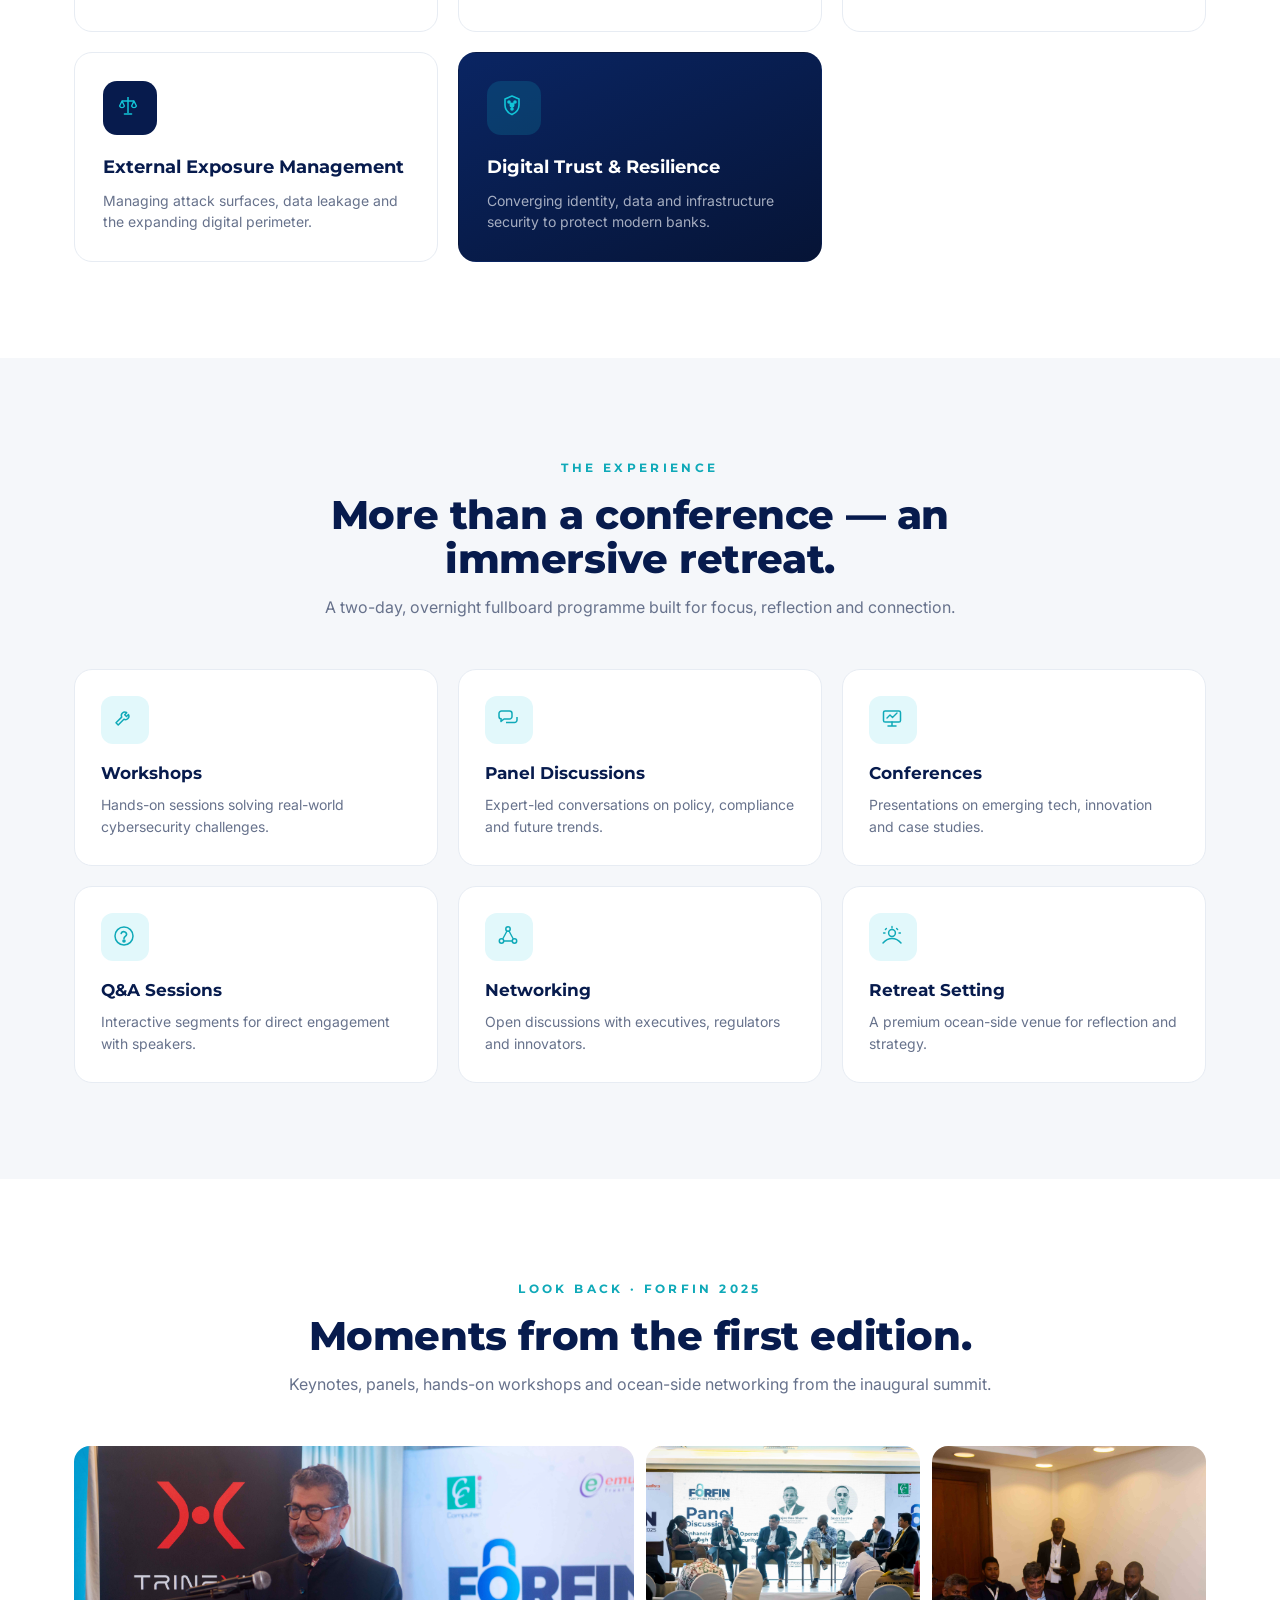
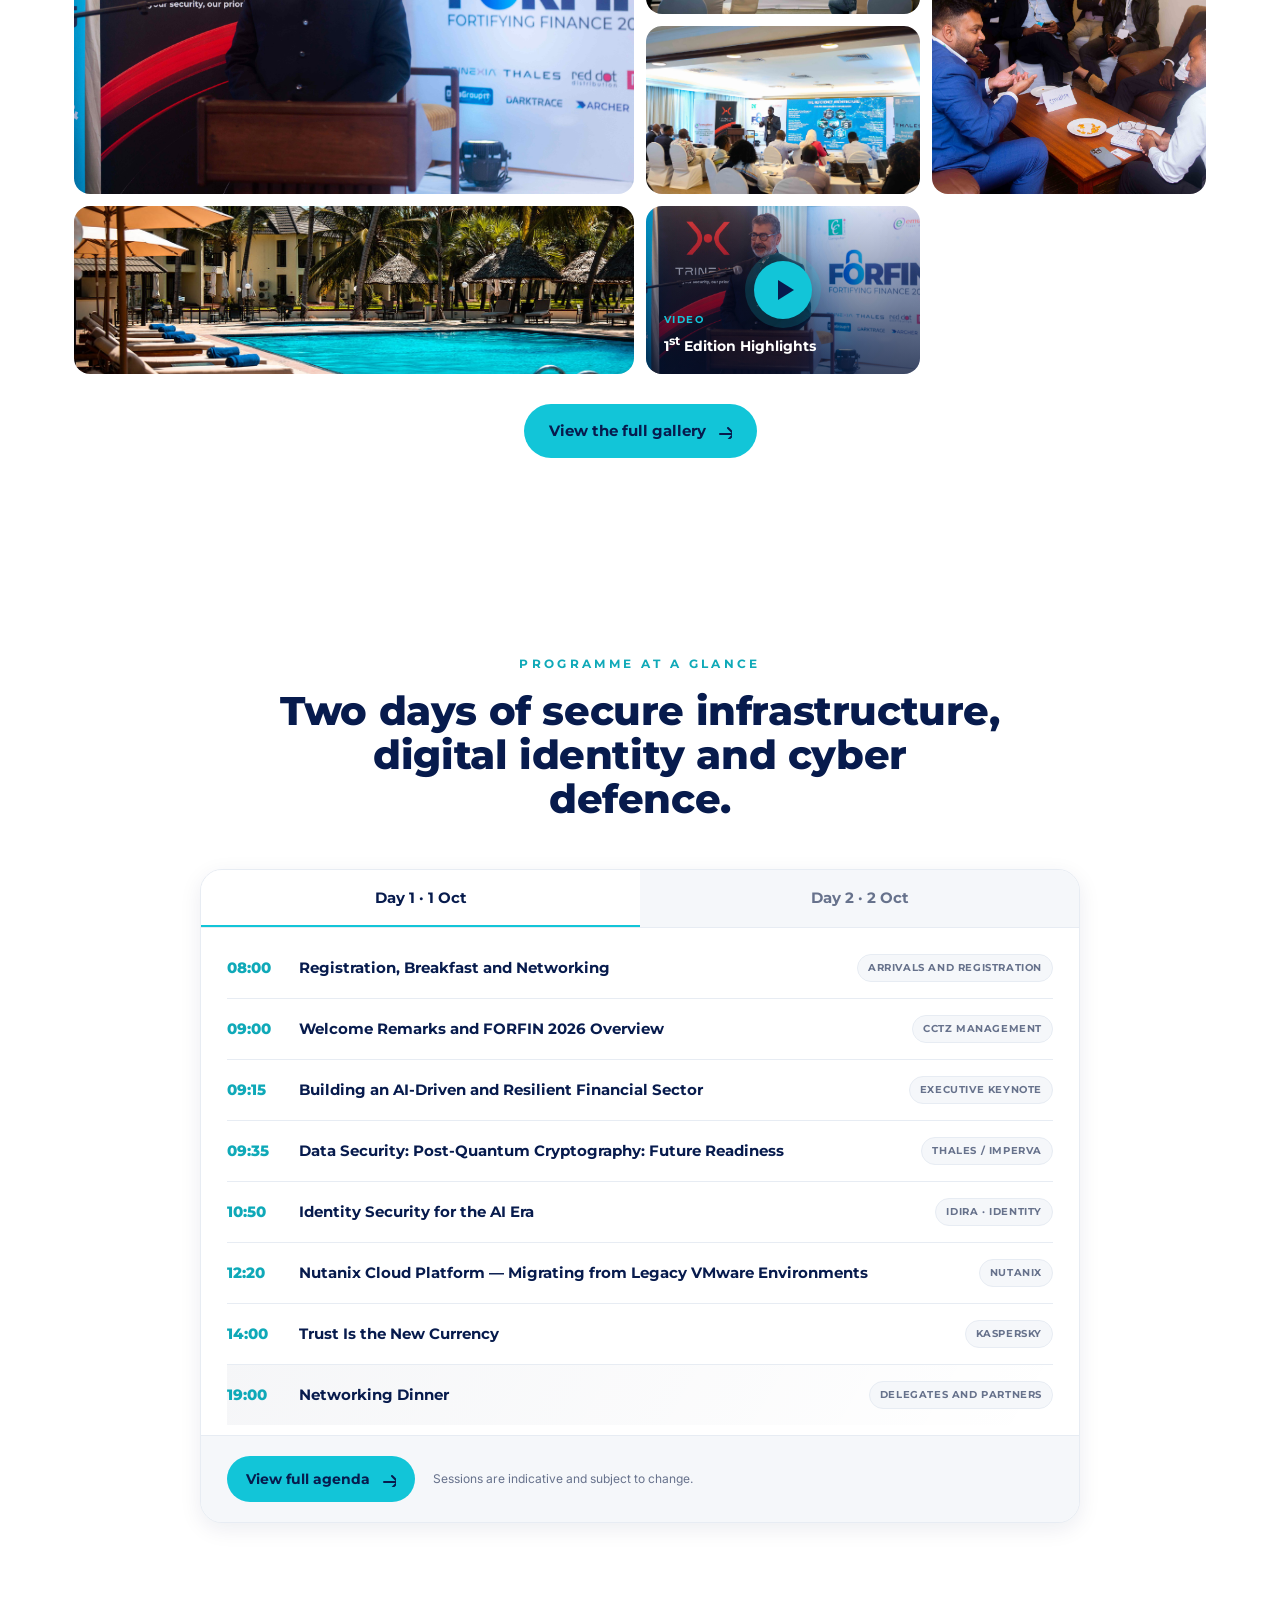
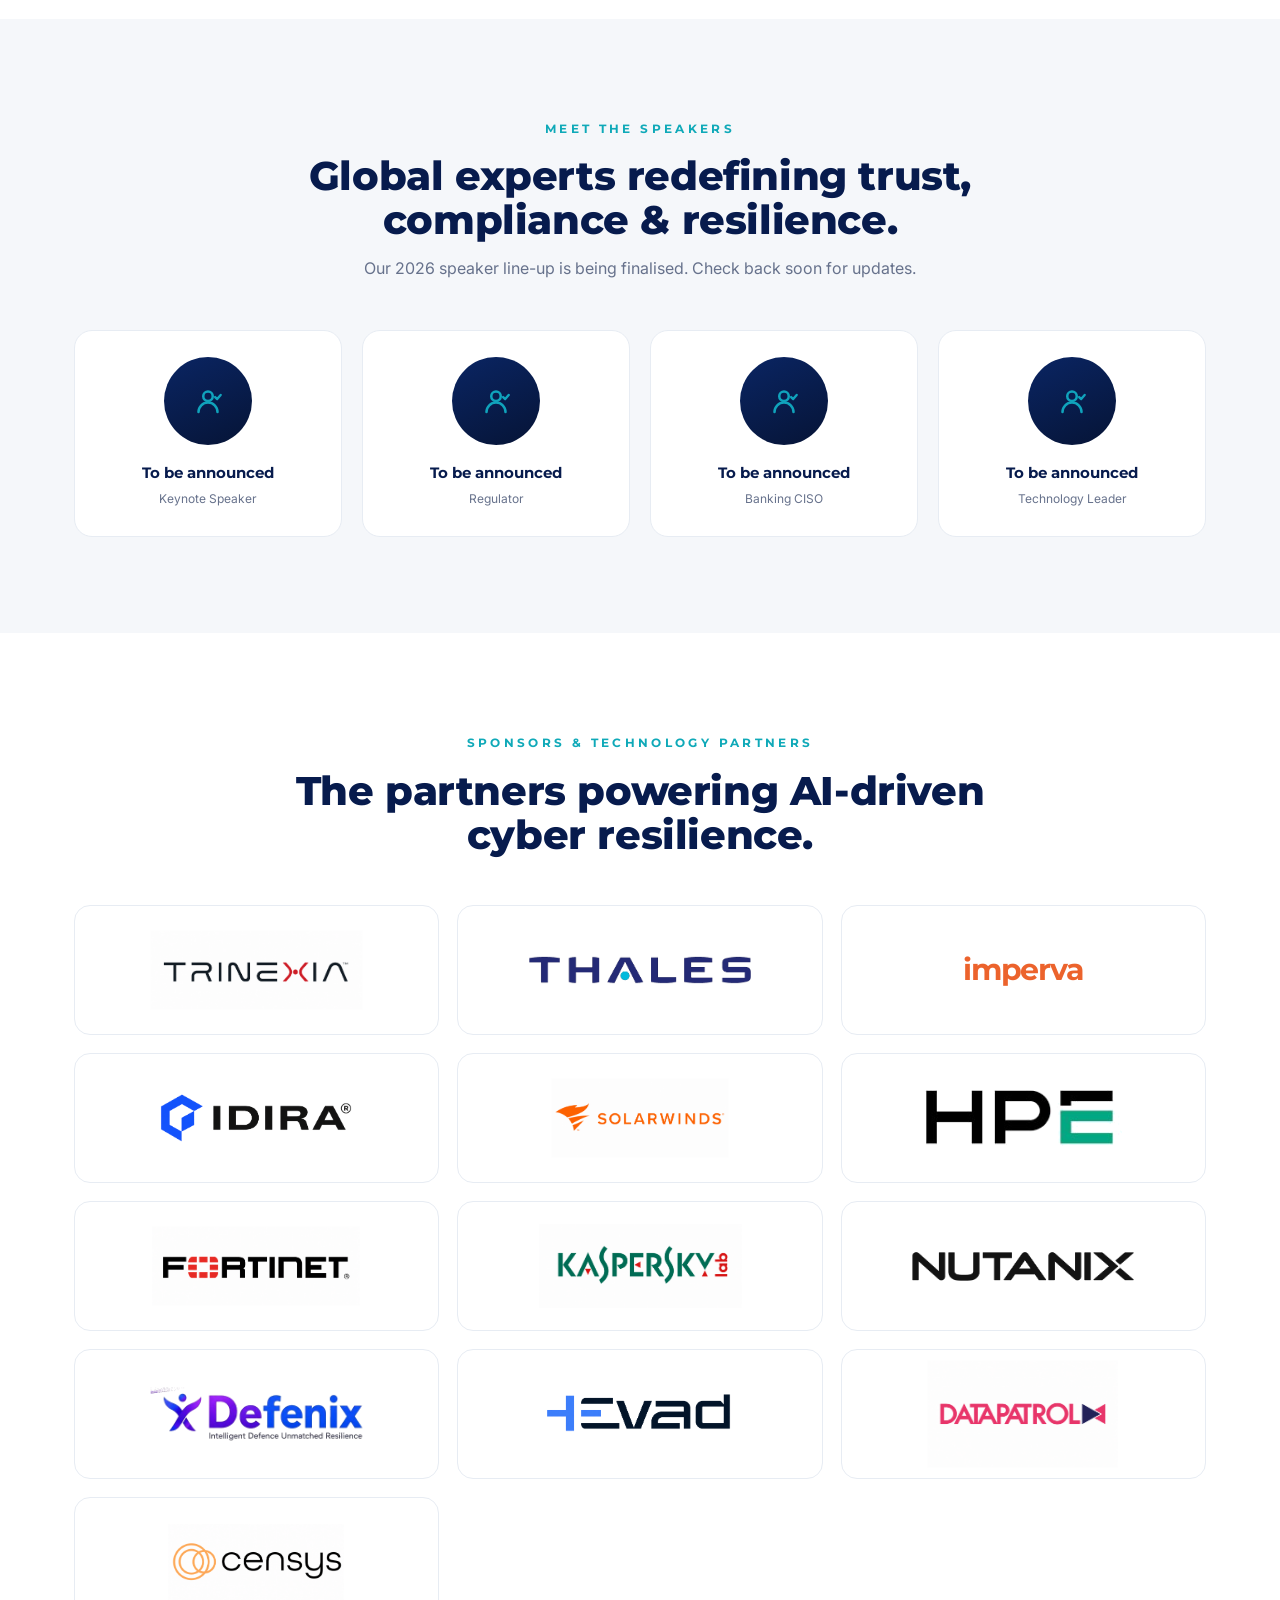
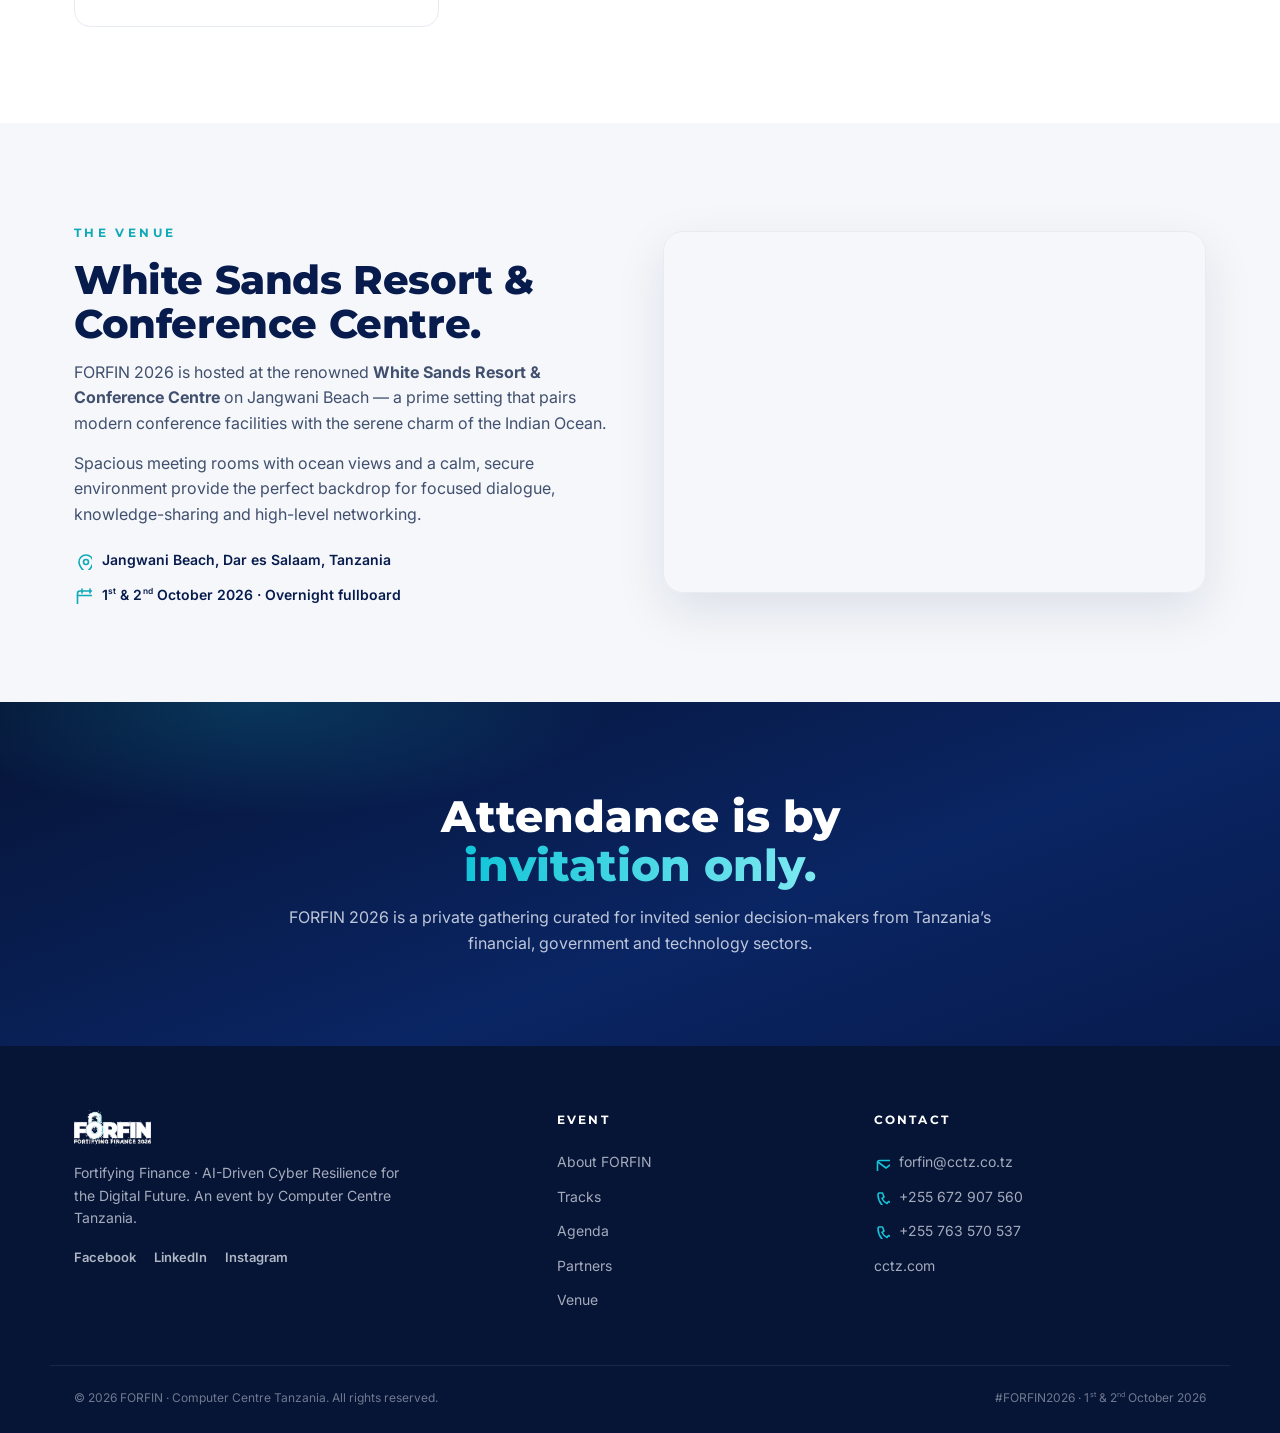
==== commit 2ba4fc66: "Align theme cards with agenda" ====
--- a/index.html
+++ b/index.html
@@ -145,18 +145,18 @@
   <div class="container">
     <div class="section__head reveal">
       <span class="eyebrow">Conference tracks</span>
-      <h2 class="h2">Seven tracks. One resilient financial future.</h2>
-      <p class="section__sub">Build your own path across the two days — every session is mapped to a track.</p>
+      <h2 class="h2">Eight agenda themes. One resilient financial future.</h2>
+      <p class="section__sub">Explore the core themes shaping the FORFIN 2026 programme across both days.</p>
     </div>
     <div class="grid-3 tracks">
-      <article class="card reveal"><span class="card__ic"><svg><use href="#i-ai"/></svg></span><h3>AI &amp; Cybersecurity</h3><p>Defending — and defending against — generative AI across the bank.</p></article>
-      <article class="card reveal"><span class="card__ic"><svg><use href="#i-soc"/></svg></span><h3>SOC &amp; Incident Response</h3><p>The autonomous SOC and response at machine speed.</p></article>
-      <article class="card reveal"><span class="card__ic"><svg><use href="#i-cloud"/></svg></span><h3>Cloud Security</h3><p>Resilient, compliant cloud for regulated finance.</p></article>
-      <article class="card reveal"><span class="card__ic"><svg><use href="#i-data"/></svg></span><h3>Data Protection</h3><p>Encryption, sovereignty &amp; key management at scale.</p></article>
-      <article class="card reveal"><span class="card__ic"><svg><use href="#i-fraud"/></svg></span><h3>Fraud Prevention</h3><p>Real-time, AI-led fraud &amp; payment defence.</p></article>
-      <article class="card reveal"><span class="card__ic"><svg><use href="#i-identity"/></svg></span><h3>Identity &amp; Access</h3><p>Zero-trust, privileged access &amp; machine identity.</p></article>
-      <article class="card reveal"><span class="card__ic"><svg><use href="#i-compliance"/></svg></span><h3>Compliance &amp; Governance</h3><p>Regulation, audit &amp; AI accountability — ISO, PCI-DSS, GDPR.</p></article>
-      <article class="card reveal card--accent"><span class="card__ic"><svg><use href="#i-ai"/></svg></span><h3>Digital Trust &amp; Resilience</h3><p>Post-quantum security, digital signatures &amp; the future of trust.</p></article>
+      <article class="card reveal"><span class="card__ic"><svg><use href="#i-ai"/></svg></span><h3>AI-Driven Cyber Defence</h3><p>AI security innovation, automated detection and resilient financial services.</p></article>
+      <article class="card reveal"><span class="card__ic"><svg><use href="#i-data"/></svg></span><h3>Data &amp; Application Security</h3><p>Post-quantum readiness, data protection and modern application security.</p></article>
+      <article class="card reveal"><span class="card__ic"><svg><use href="#i-identity"/></svg></span><h3>Identity Security</h3><p>Protecting human and machine identities with just-in-time privileged access.</p></article>
+      <article class="card reveal"><span class="card__ic"><svg><use href="#i-cloud"/></svg></span><h3>Cloud &amp; AI Infrastructure</h3><p>Secure AI workloads across private cloud, GreenLake and hybrid environments.</p></article>
+      <article class="card reveal"><span class="card__ic"><svg><use href="#i-soc"/></svg></span><h3>Full-Stack Observability</h3><p>Turning IT and network visibility into operational resilience for banks.</p></article>
+      <article class="card reveal"><span class="card__ic"><svg><use href="#i-fraud"/></svg></span><h3>Threat Intelligence &amp; Response</h3><p>AI-driven threat intelligence, red teaming and incident response.</p></article>
+      <article class="card reveal"><span class="card__ic"><svg><use href="#i-compliance"/></svg></span><h3>External Exposure Management</h3><p>Managing attack surfaces, data leakage and the expanding digital perimeter.</p></article>
+      <article class="card reveal card--accent"><span class="card__ic"><svg><use href="#i-ai"/></svg></span><h3>Digital Trust &amp; Resilience</h3><p>Converging identity, data and infrastructure security to protect modern banks.</p></article>
     </div>
   </div>
 </section>
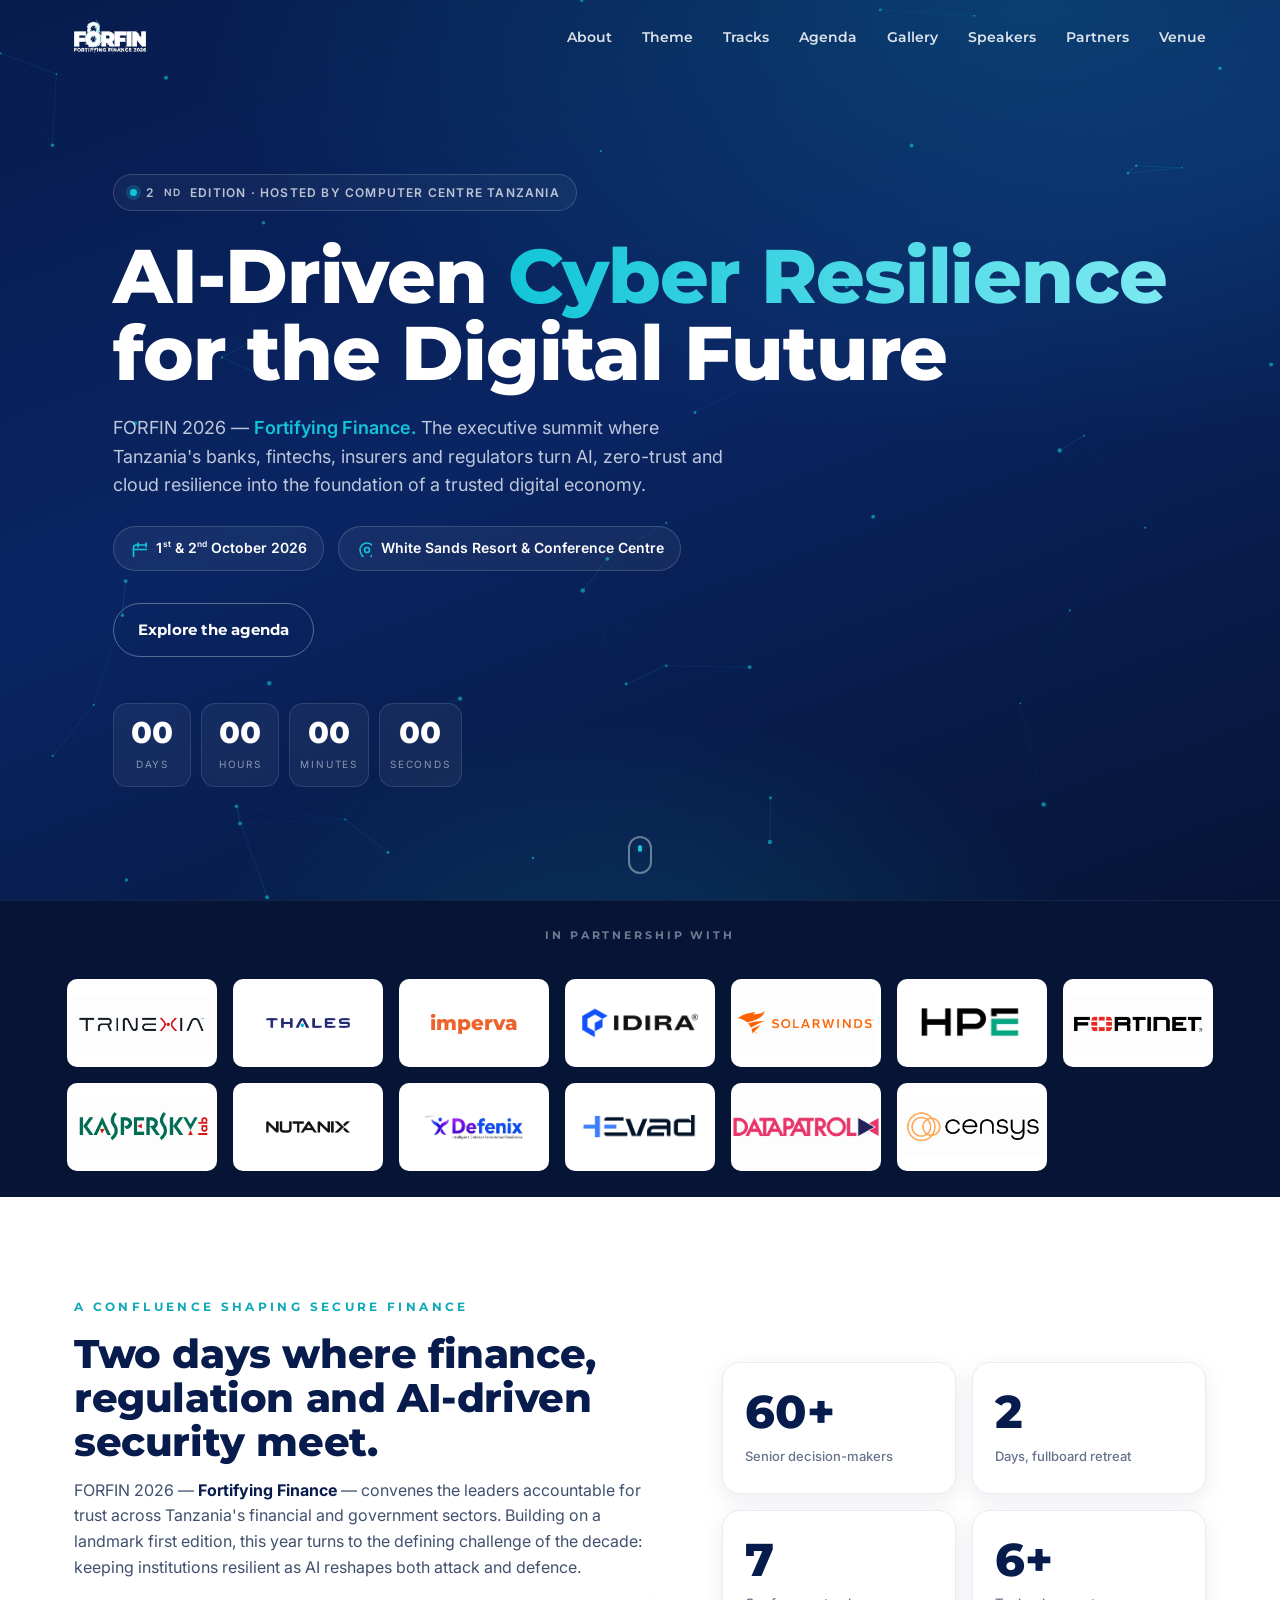
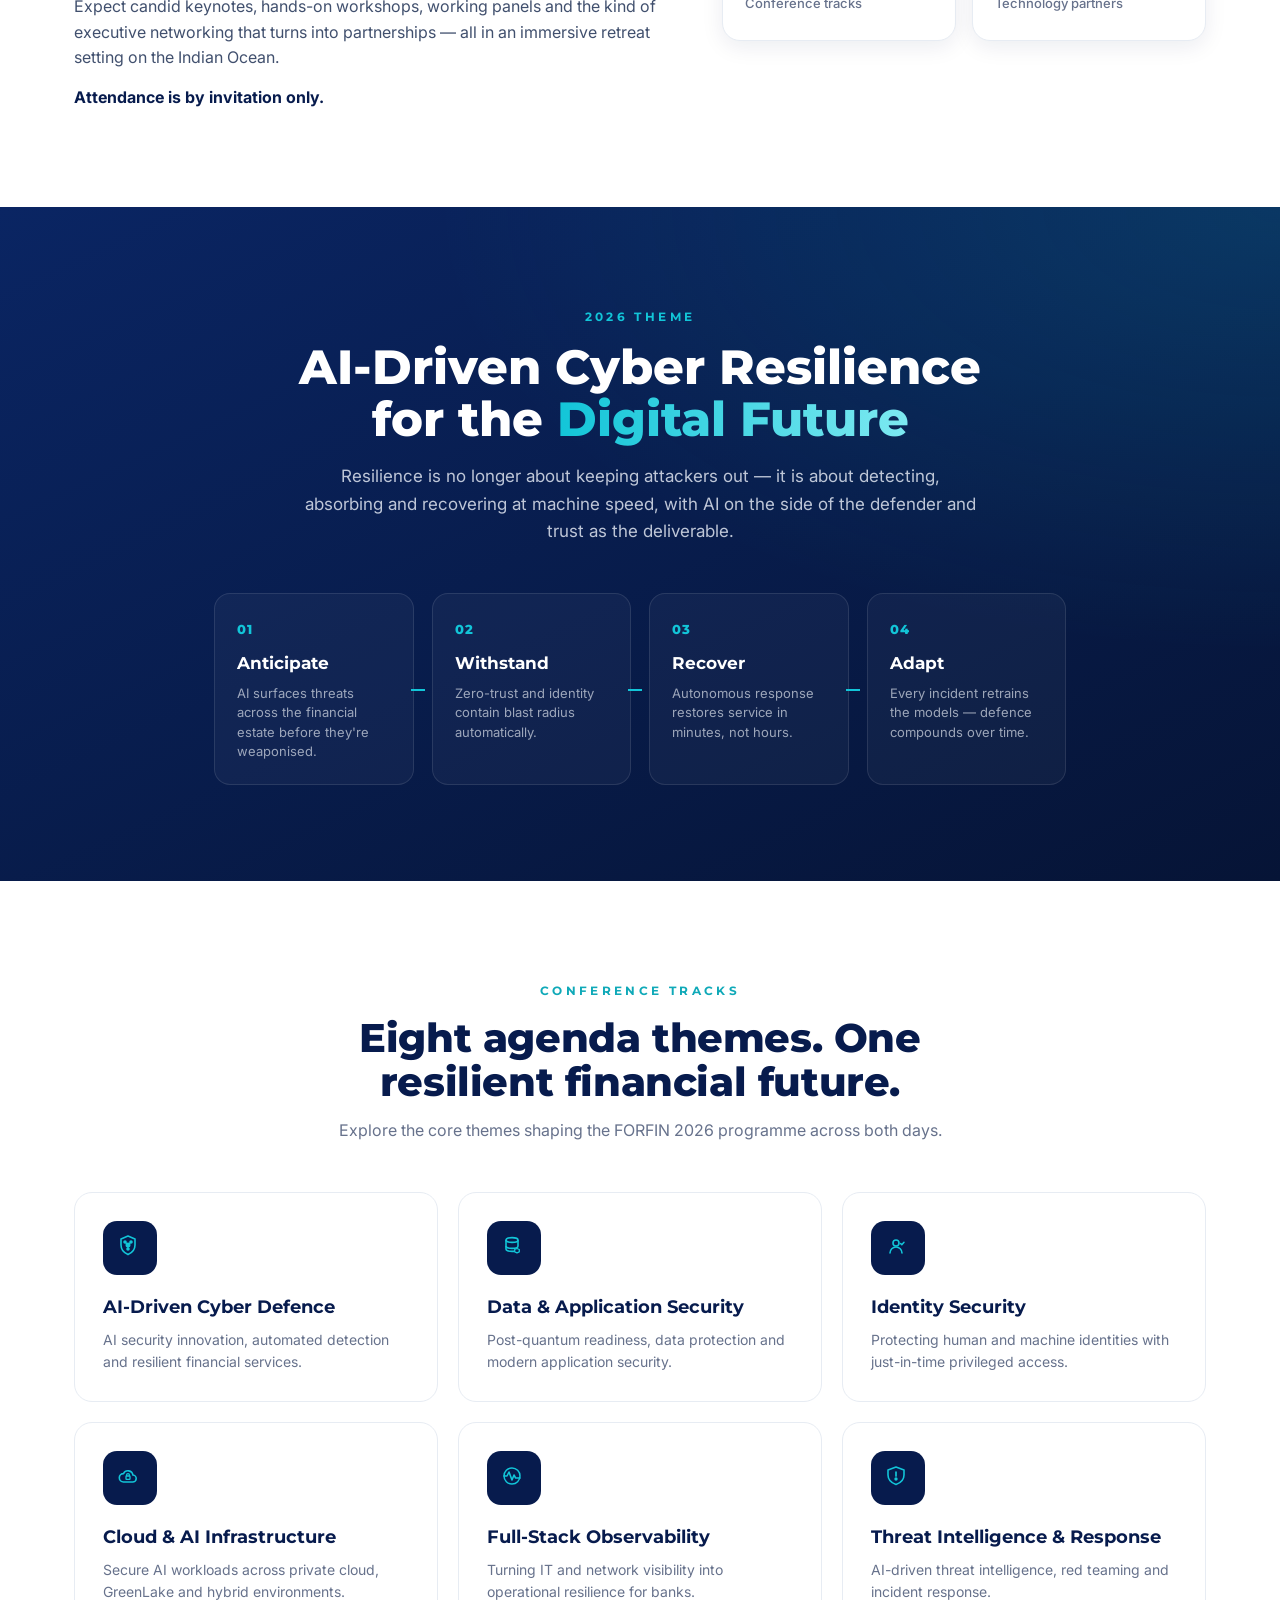
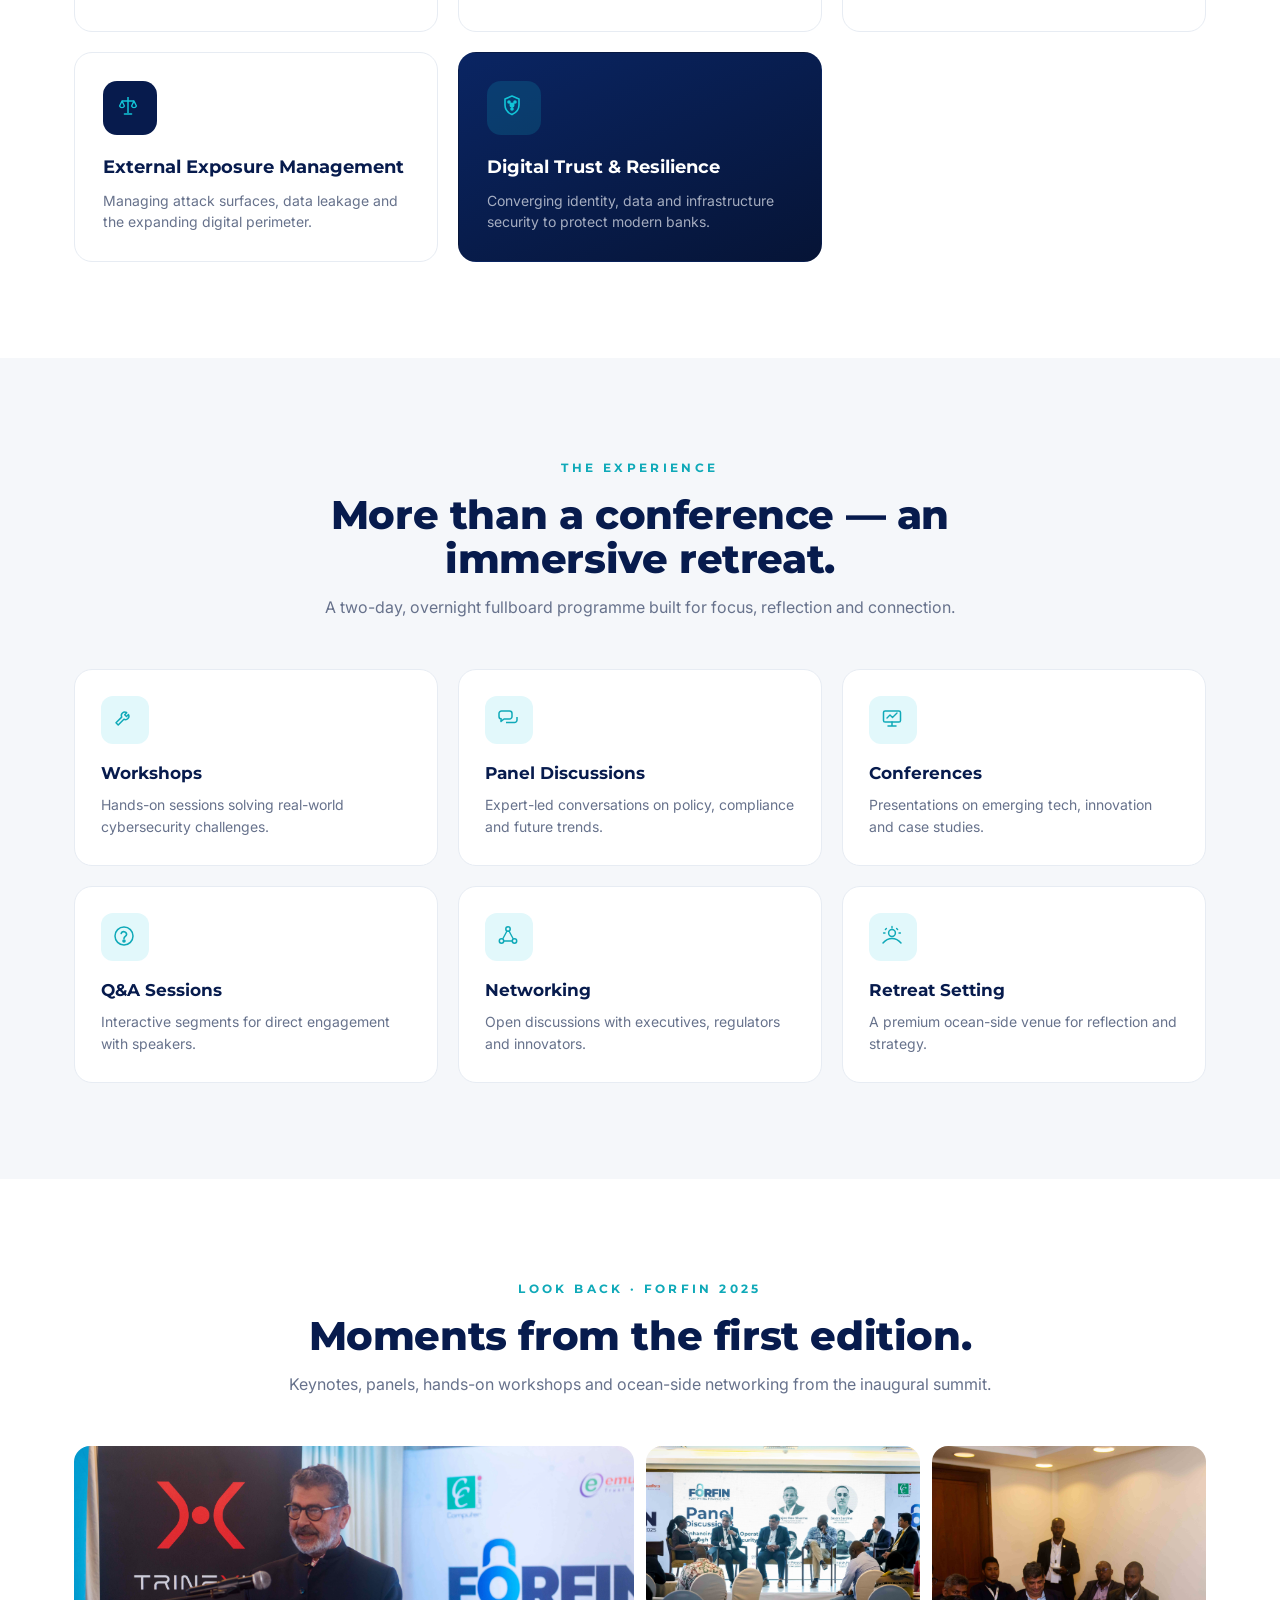
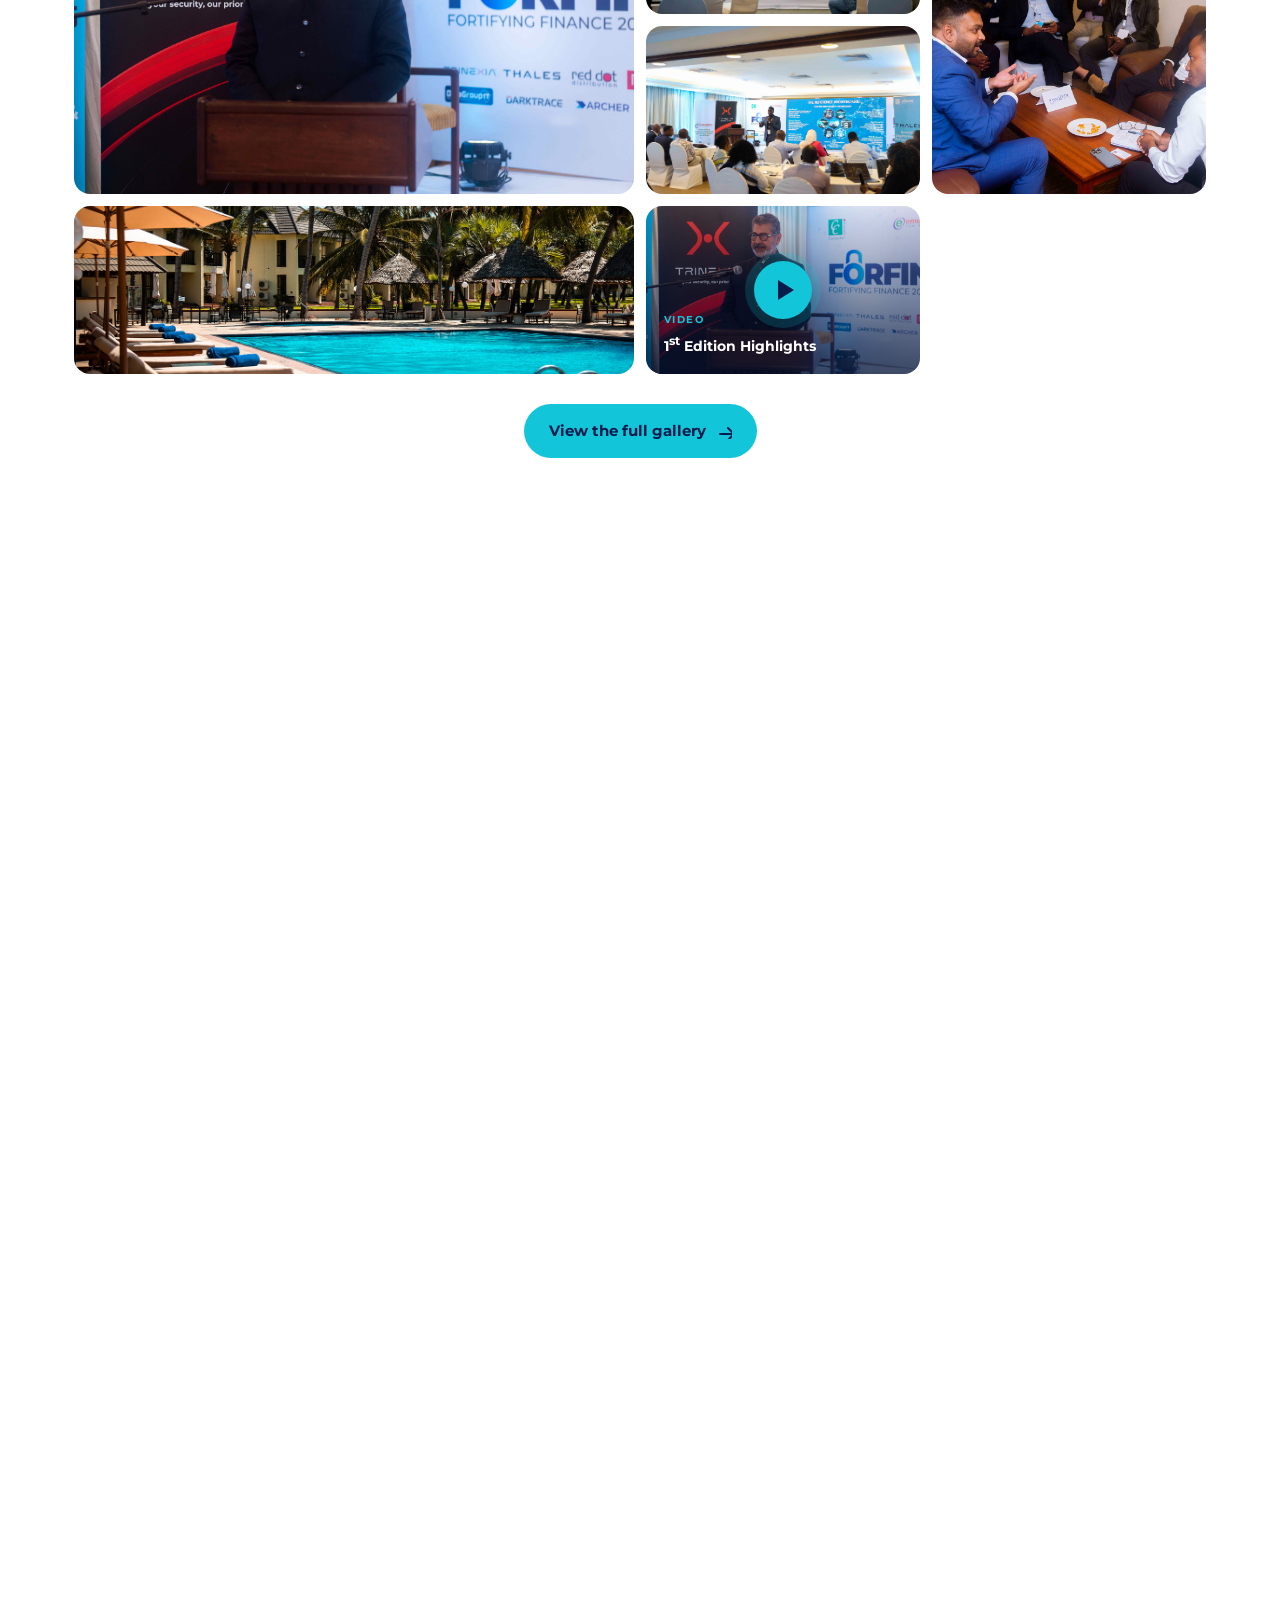
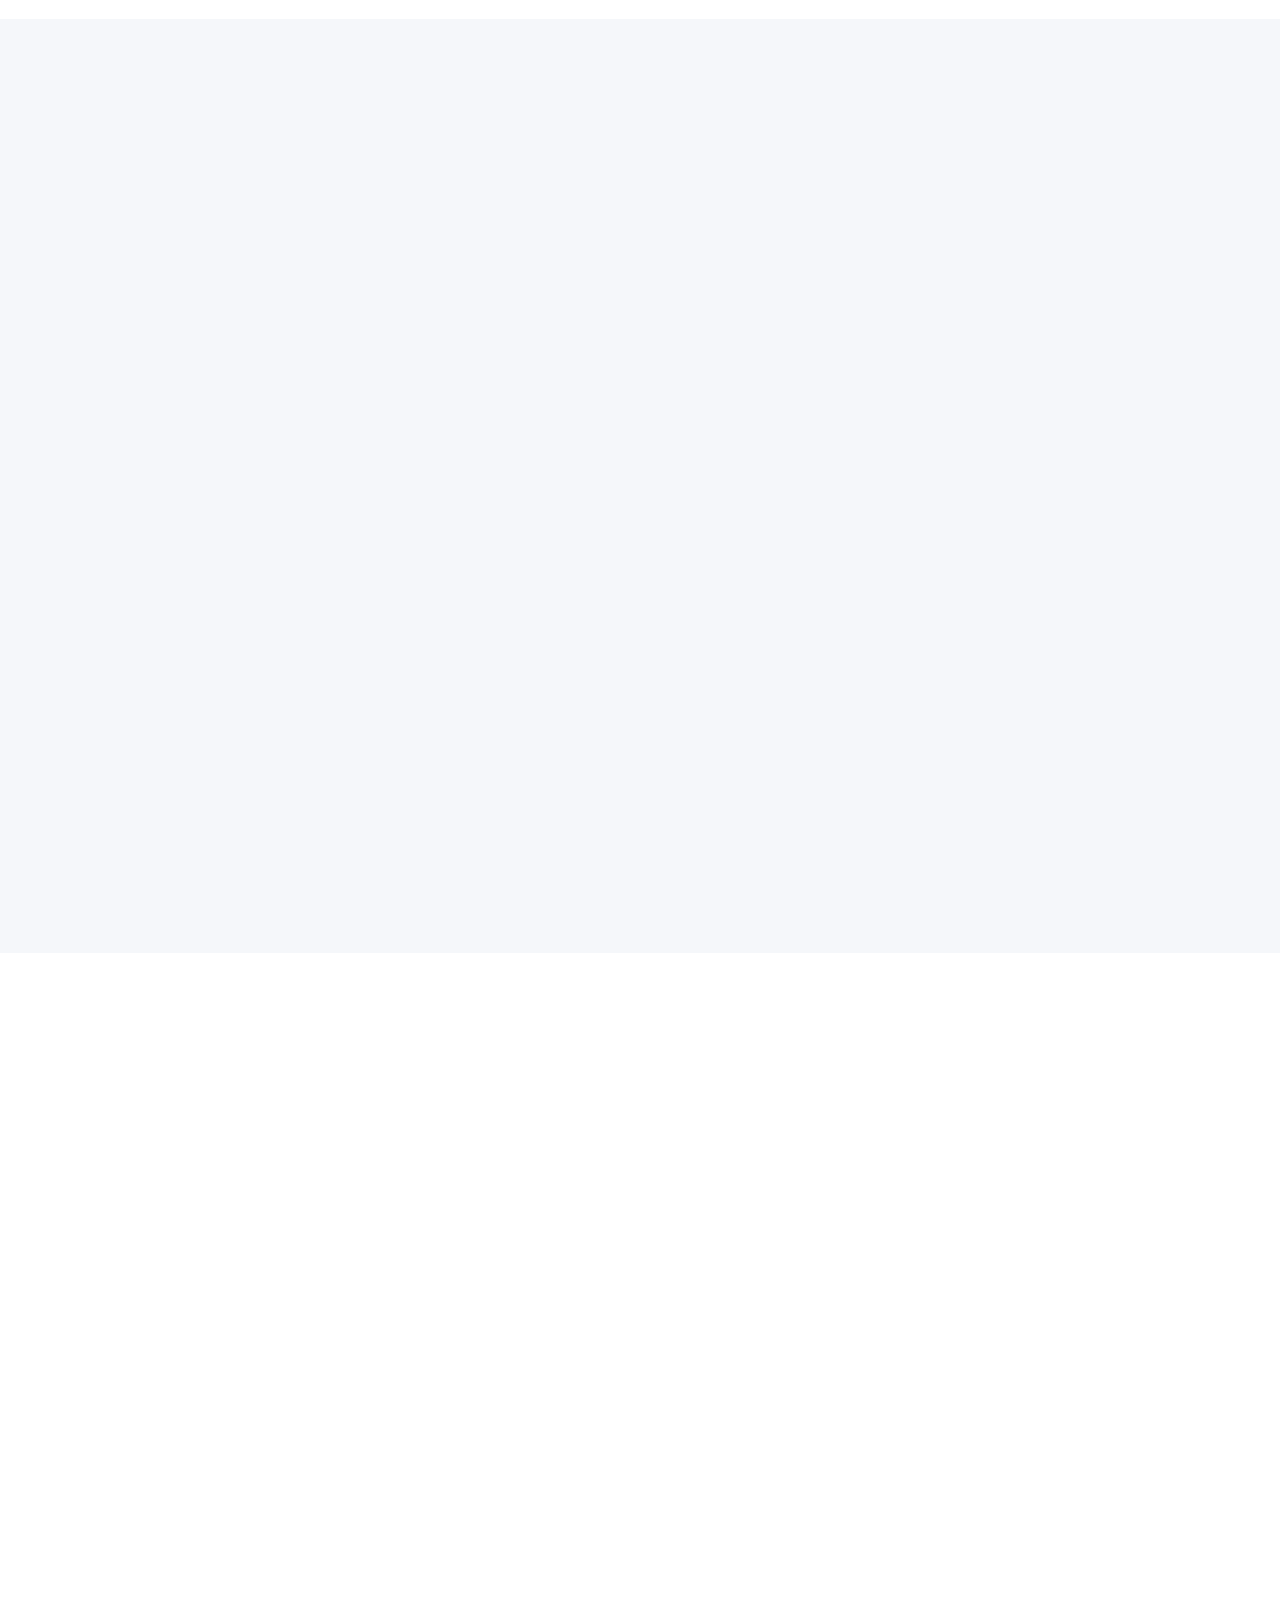
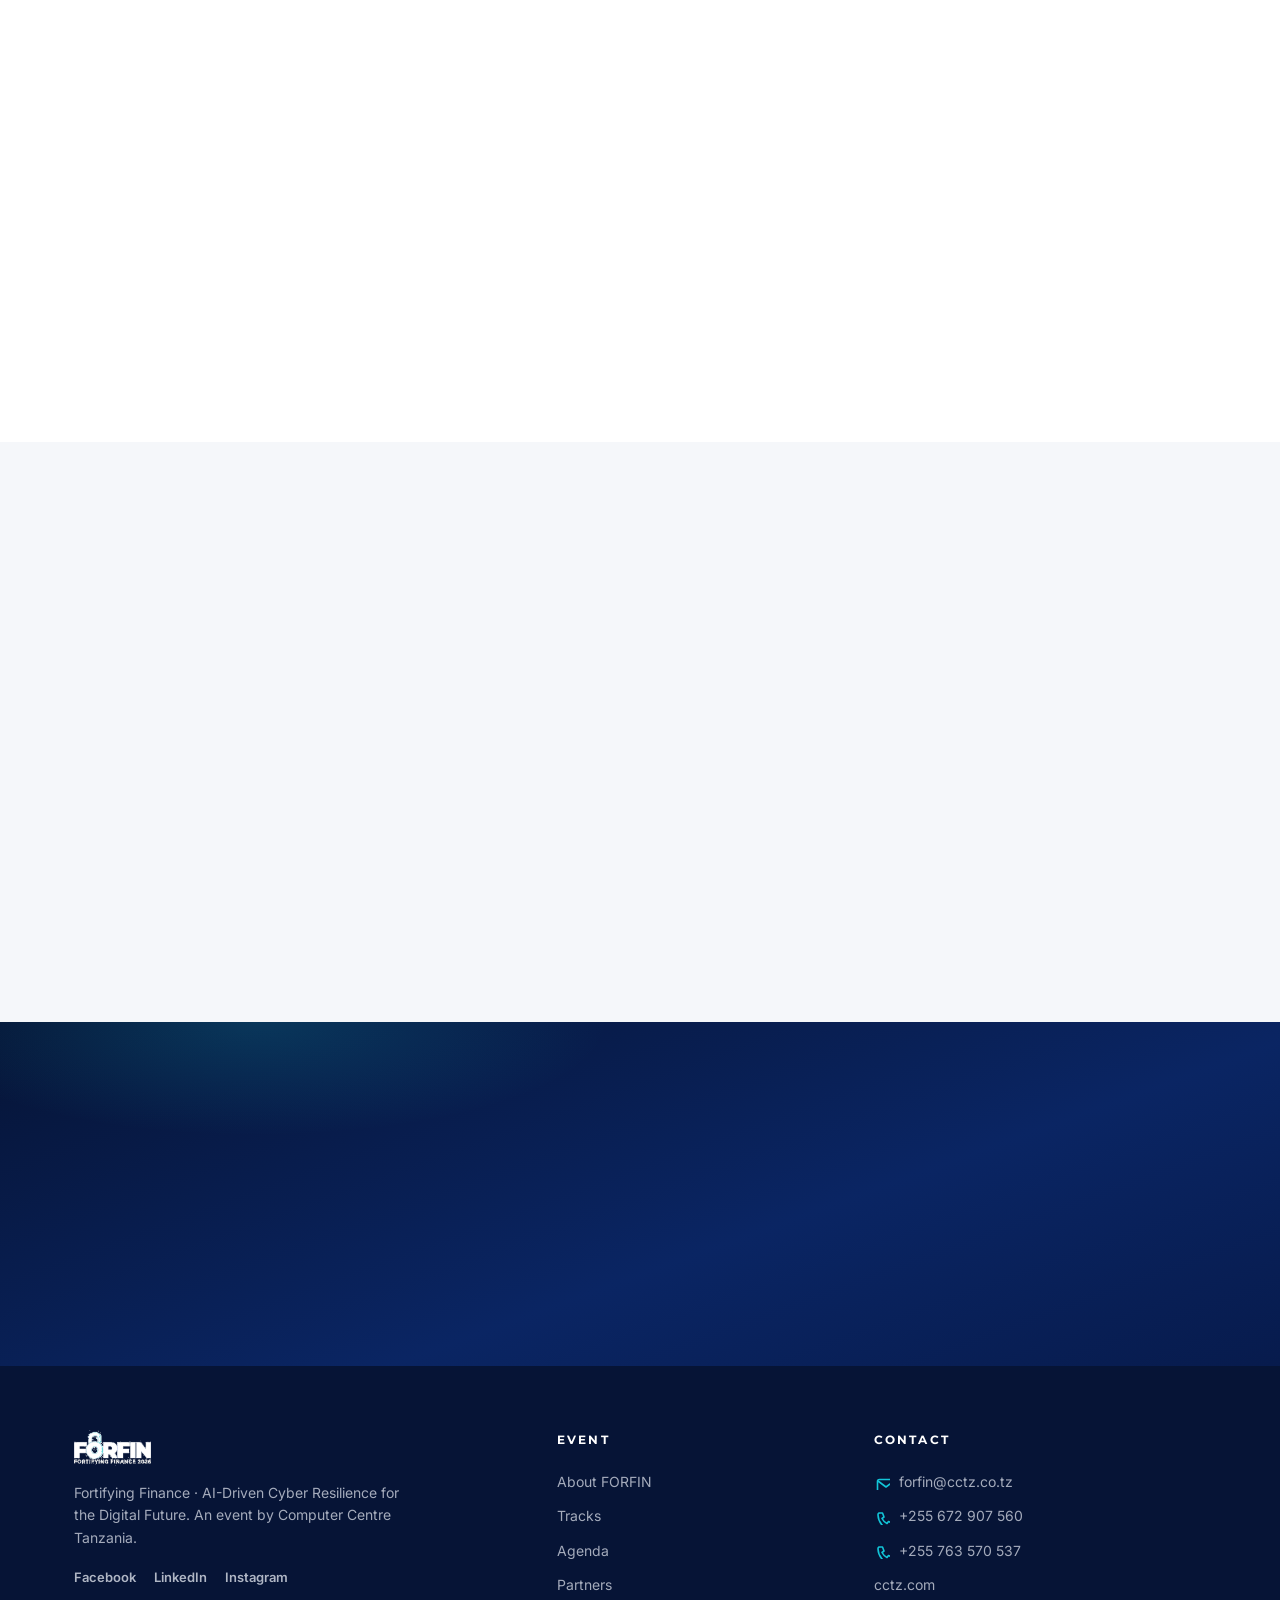
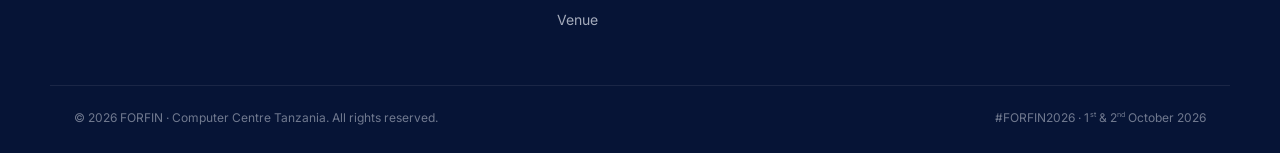
==== commit 7b2ba475: "Add speaker portraits" ====
--- a/index.html
+++ b/index.html
@@ -255,11 +255,13 @@
       <h2 class="h2">Global experts redefining trust, compliance &amp; resilience.</h2>
       <p class="section__sub">Our 2026 speaker line-up is being finalised. Check back soon for updates.</p>
     </div>
-    <div class="grid-4 speakers reveal">
-      <div class="spk"><div class="spk__ph"><svg viewBox="0 0 24 24"><use href="#i-identity"/></svg></div><h4>To be announced</h4><span>Keynote Speaker</span></div>
-      <div class="spk"><div class="spk__ph"><svg viewBox="0 0 24 24"><use href="#i-identity"/></svg></div><h4>To be announced</h4><span>Regulator</span></div>
-      <div class="spk"><div class="spk__ph"><svg viewBox="0 0 24 24"><use href="#i-identity"/></svg></div><h4>To be announced</h4><span>Banking CISO</span></div>
-      <div class="spk"><div class="spk__ph"><svg viewBox="0 0 24 24"><use href="#i-identity"/></svg></div><h4>To be announced</h4><span>Technology Leader</span></div>
+    <div class="grid-3 speakers reveal">
+      <div class="spk"><img class="spk__photo" src="assets/speakers/speaker-01.jpeg" alt="Speaker portrait 1" loading="lazy"><h4>To be announced</h4><span>Speaker</span></div>
+      <div class="spk"><img class="spk__photo" src="assets/speakers/speaker-02.jpeg" alt="Speaker portrait 2" loading="lazy"><h4>To be announced</h4><span>Speaker</span></div>
+      <div class="spk"><img class="spk__photo" src="assets/speakers/speaker-03.jpeg" alt="Speaker portrait 3" loading="lazy"><h4>To be announced</h4><span>Speaker</span></div>
+      <div class="spk"><img class="spk__photo" src="assets/speakers/speaker-04.jpeg" alt="Speaker portrait 4" loading="lazy"><h4>To be announced</h4><span>Speaker</span></div>
+      <div class="spk"><img class="spk__photo" src="assets/speakers/speaker-05.jpeg" alt="Speaker portrait 5" loading="lazy"><h4>To be announced</h4><span>Speaker</span></div>
+      <div class="spk"><img class="spk__photo" src="assets/speakers/speaker-06.jpeg" alt="Speaker portrait 6" loading="lazy"><h4>To be announced</h4><span>Speaker</span></div>
     </div>
   </div>
 </section>
--- a/css/styles.css
+++ b/css/styles.css
@@ -176,6 +176,7 @@
 .spk{background:#fff;border:1px solid var(--line);border-radius:var(--r);padding:26px;text-align:center}
 .spk__ph{width:88px;height:88px;border-radius:50%;margin:0 auto 16px;display:flex;align-items:center;justify-content:center;background:linear-gradient(155deg,#0A2563,#061436);color:var(--cyan)}
 .spk__ph svg{width:38px;height:38px;fill:none;stroke:currentColor;stroke-width:1.4;opacity:.8}
+.spk__photo{display:block;width:132px;height:132px;border-radius:50%;margin:0 auto 18px;object-fit:cover;object-position:center 24%;border:4px solid #fff;box-shadow:0 0 0 1px var(--line),0 10px 24px rgba(7,27,77,.14)}
 .spk h4{font-size:15px;color:var(--navy)}
 .spk span{font-size:12px;color:var(--muted)}
 
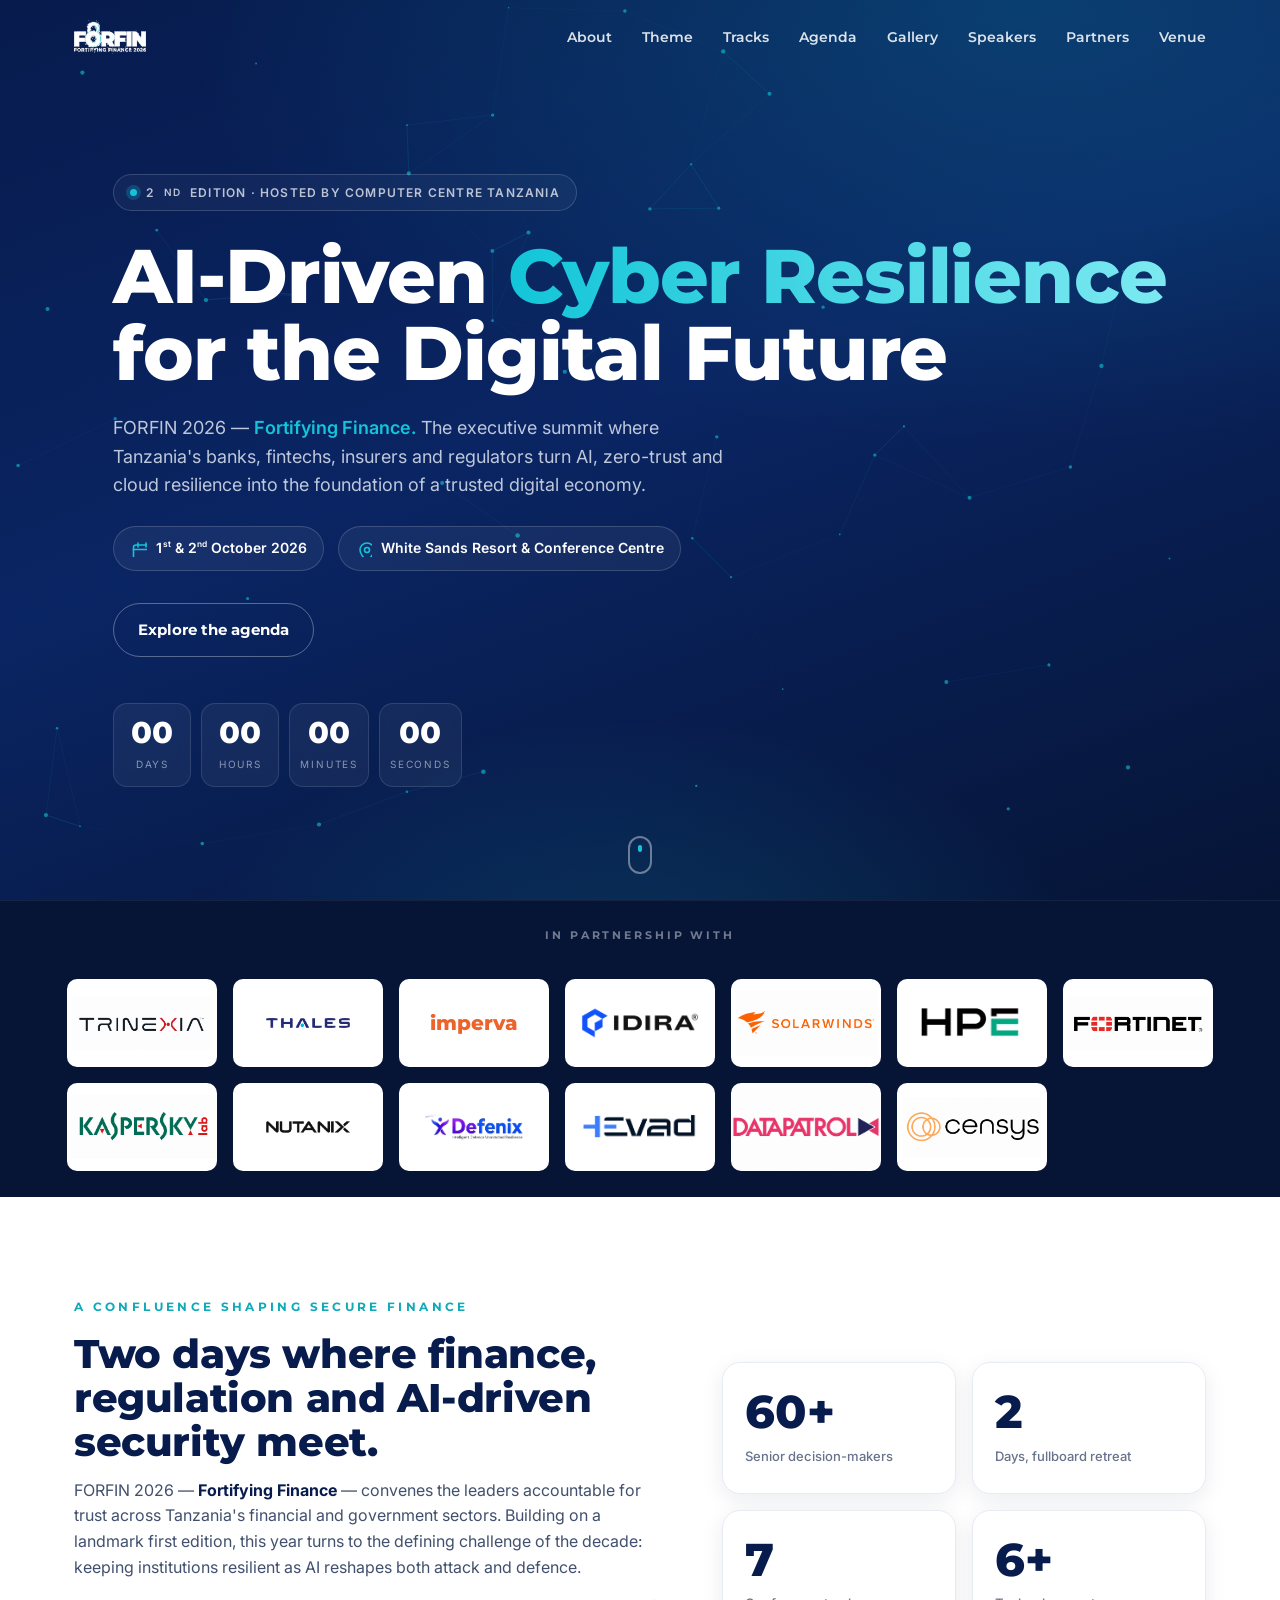
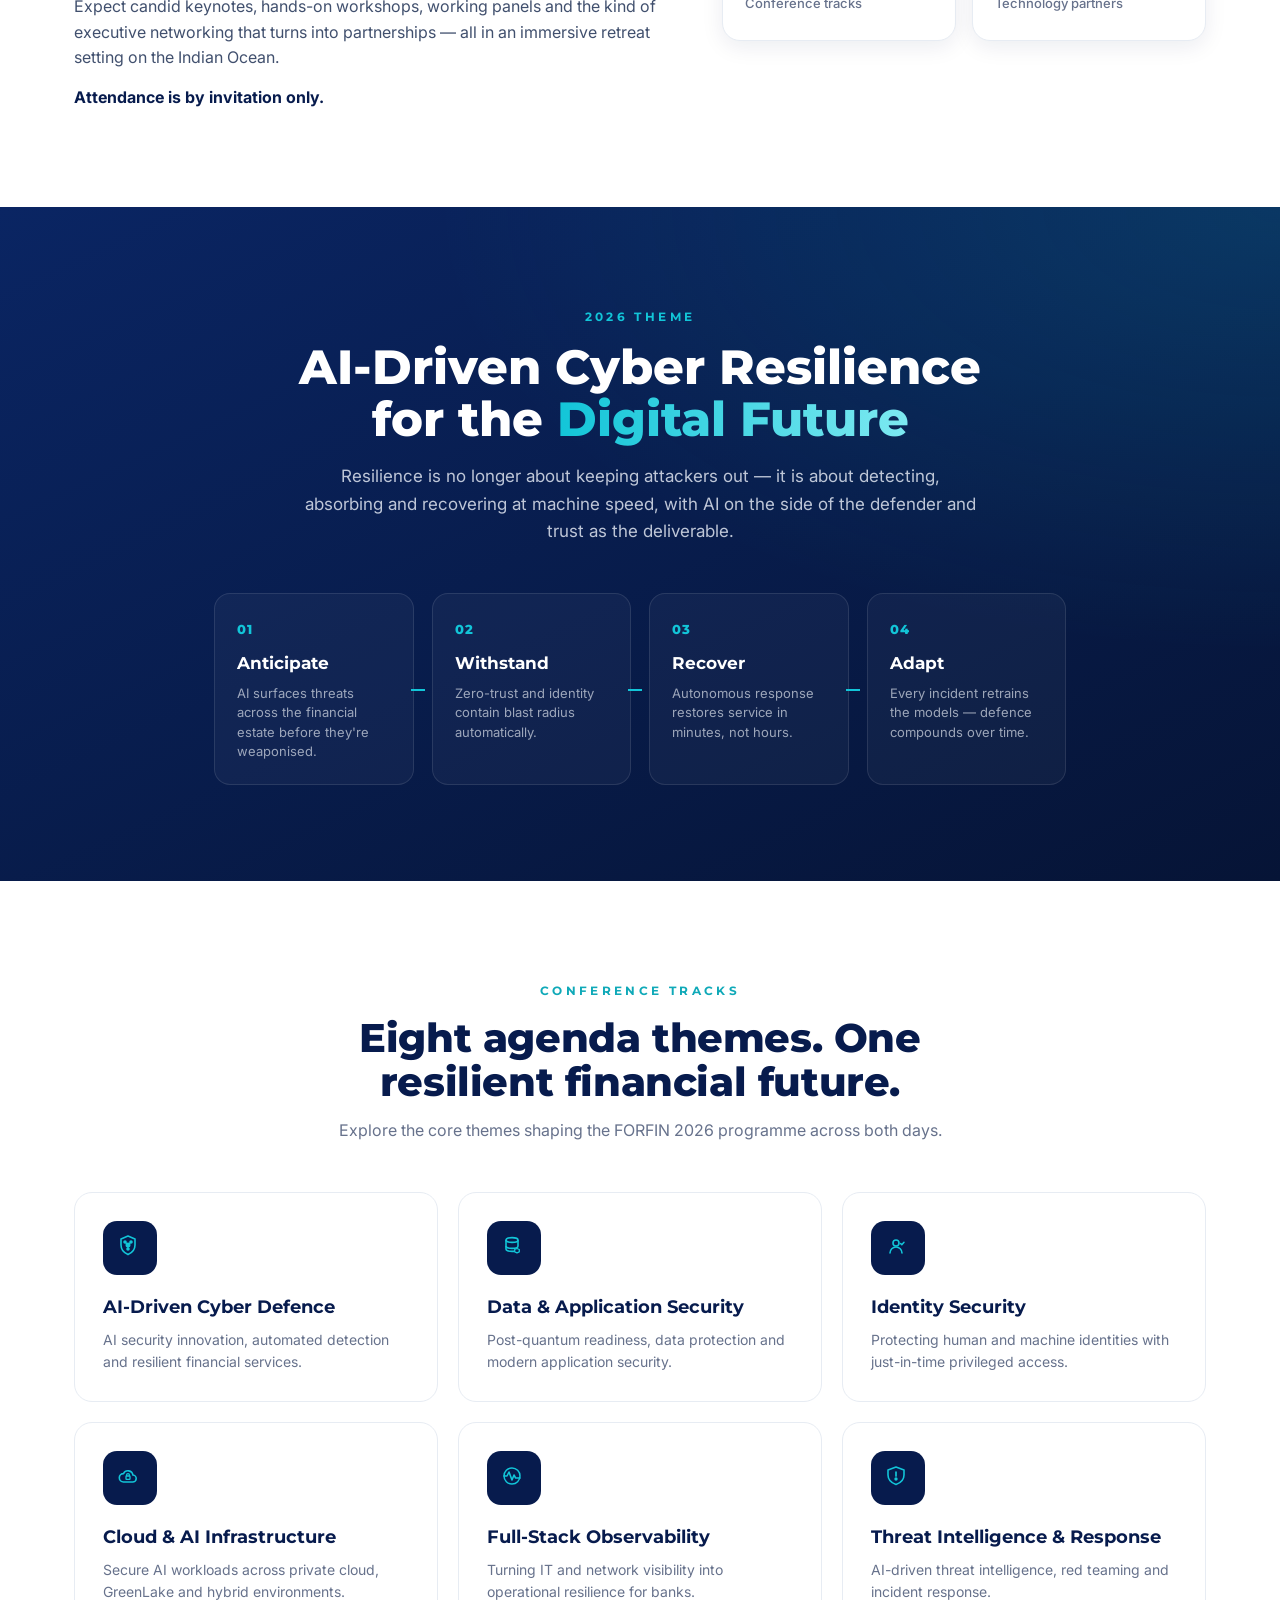
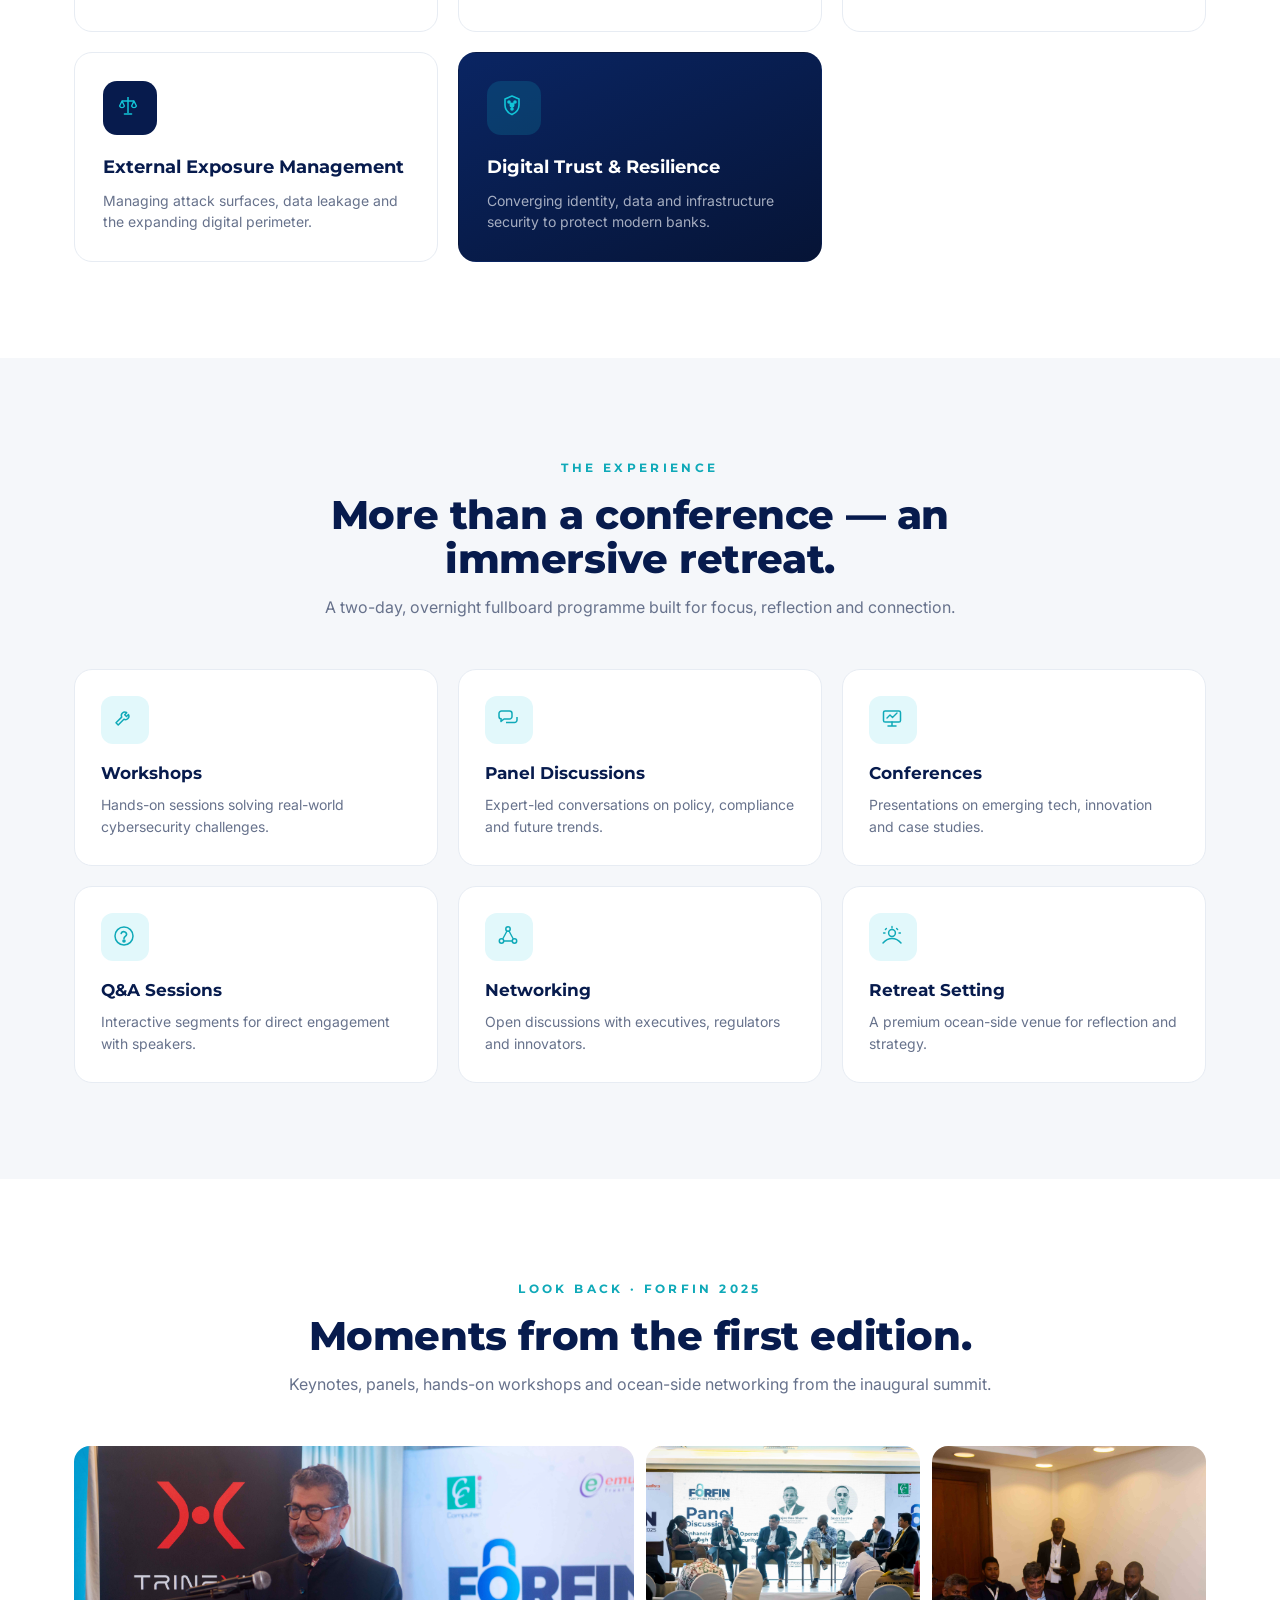
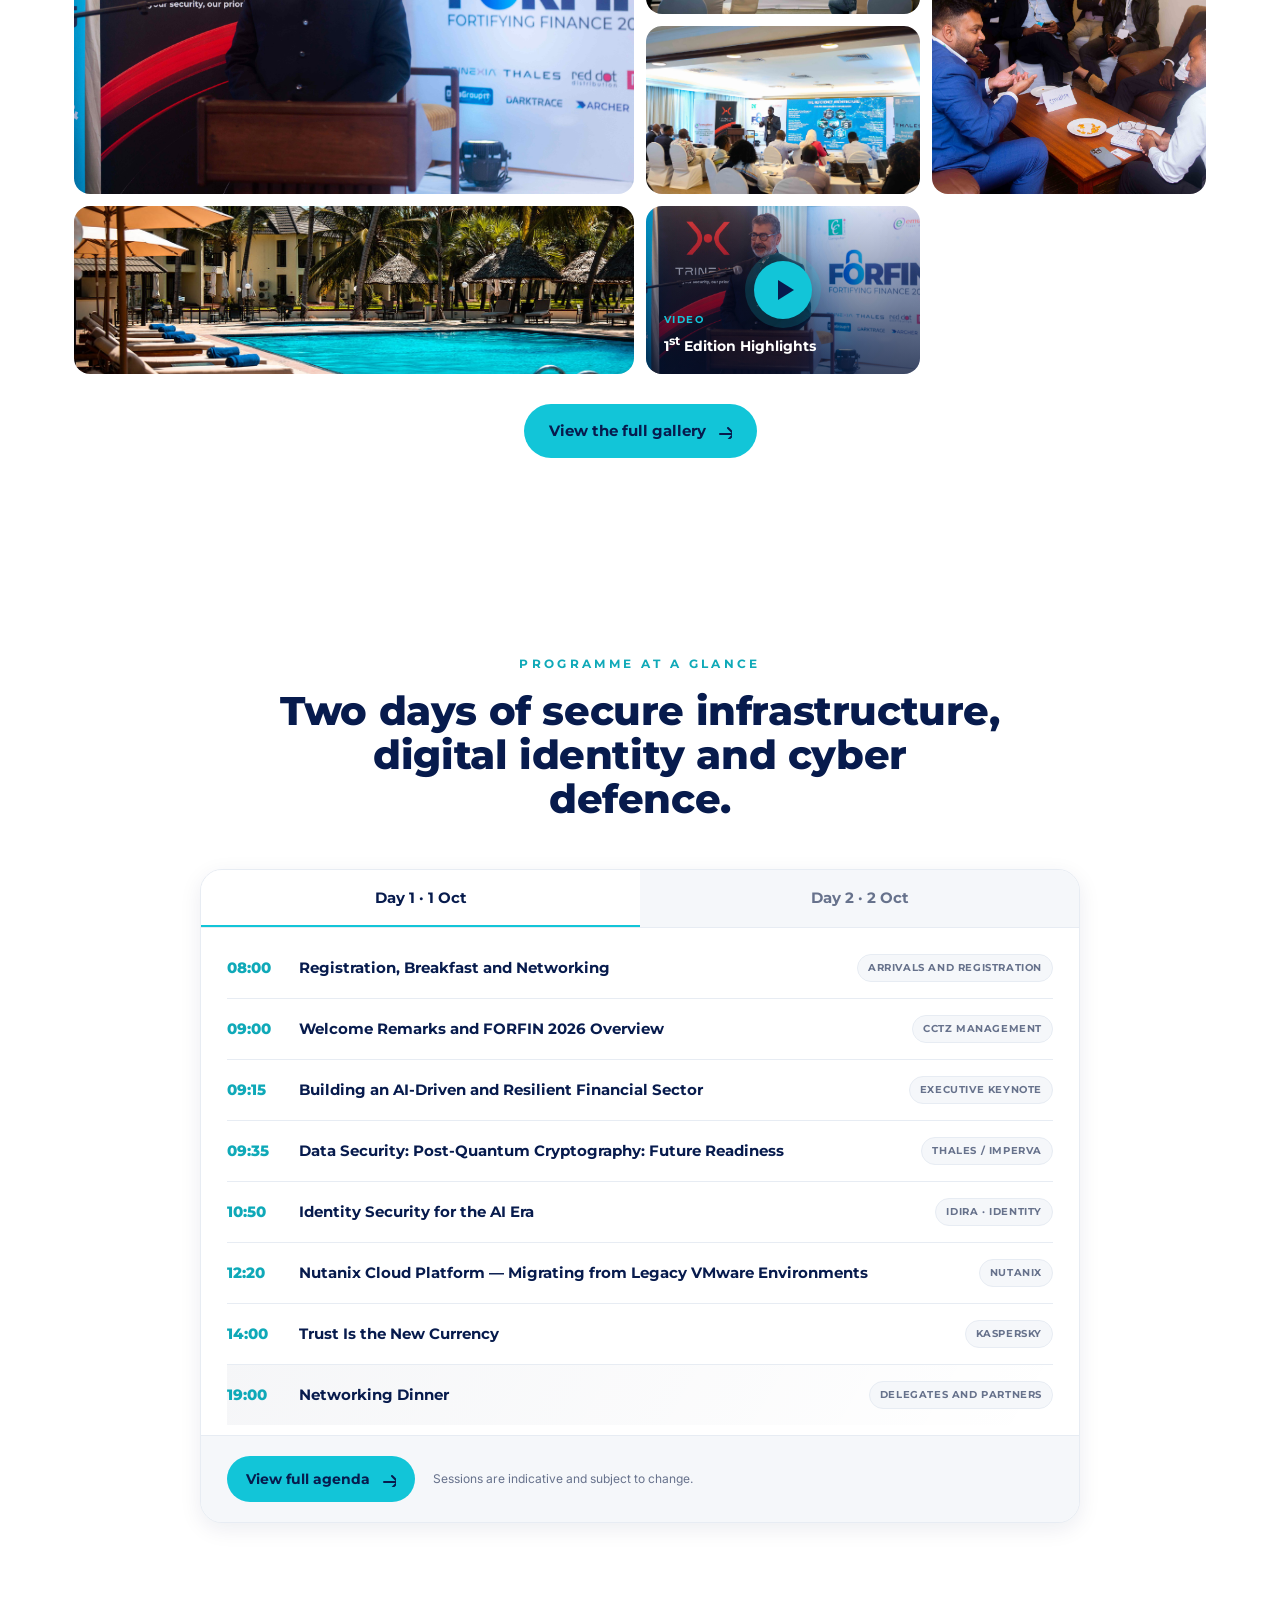
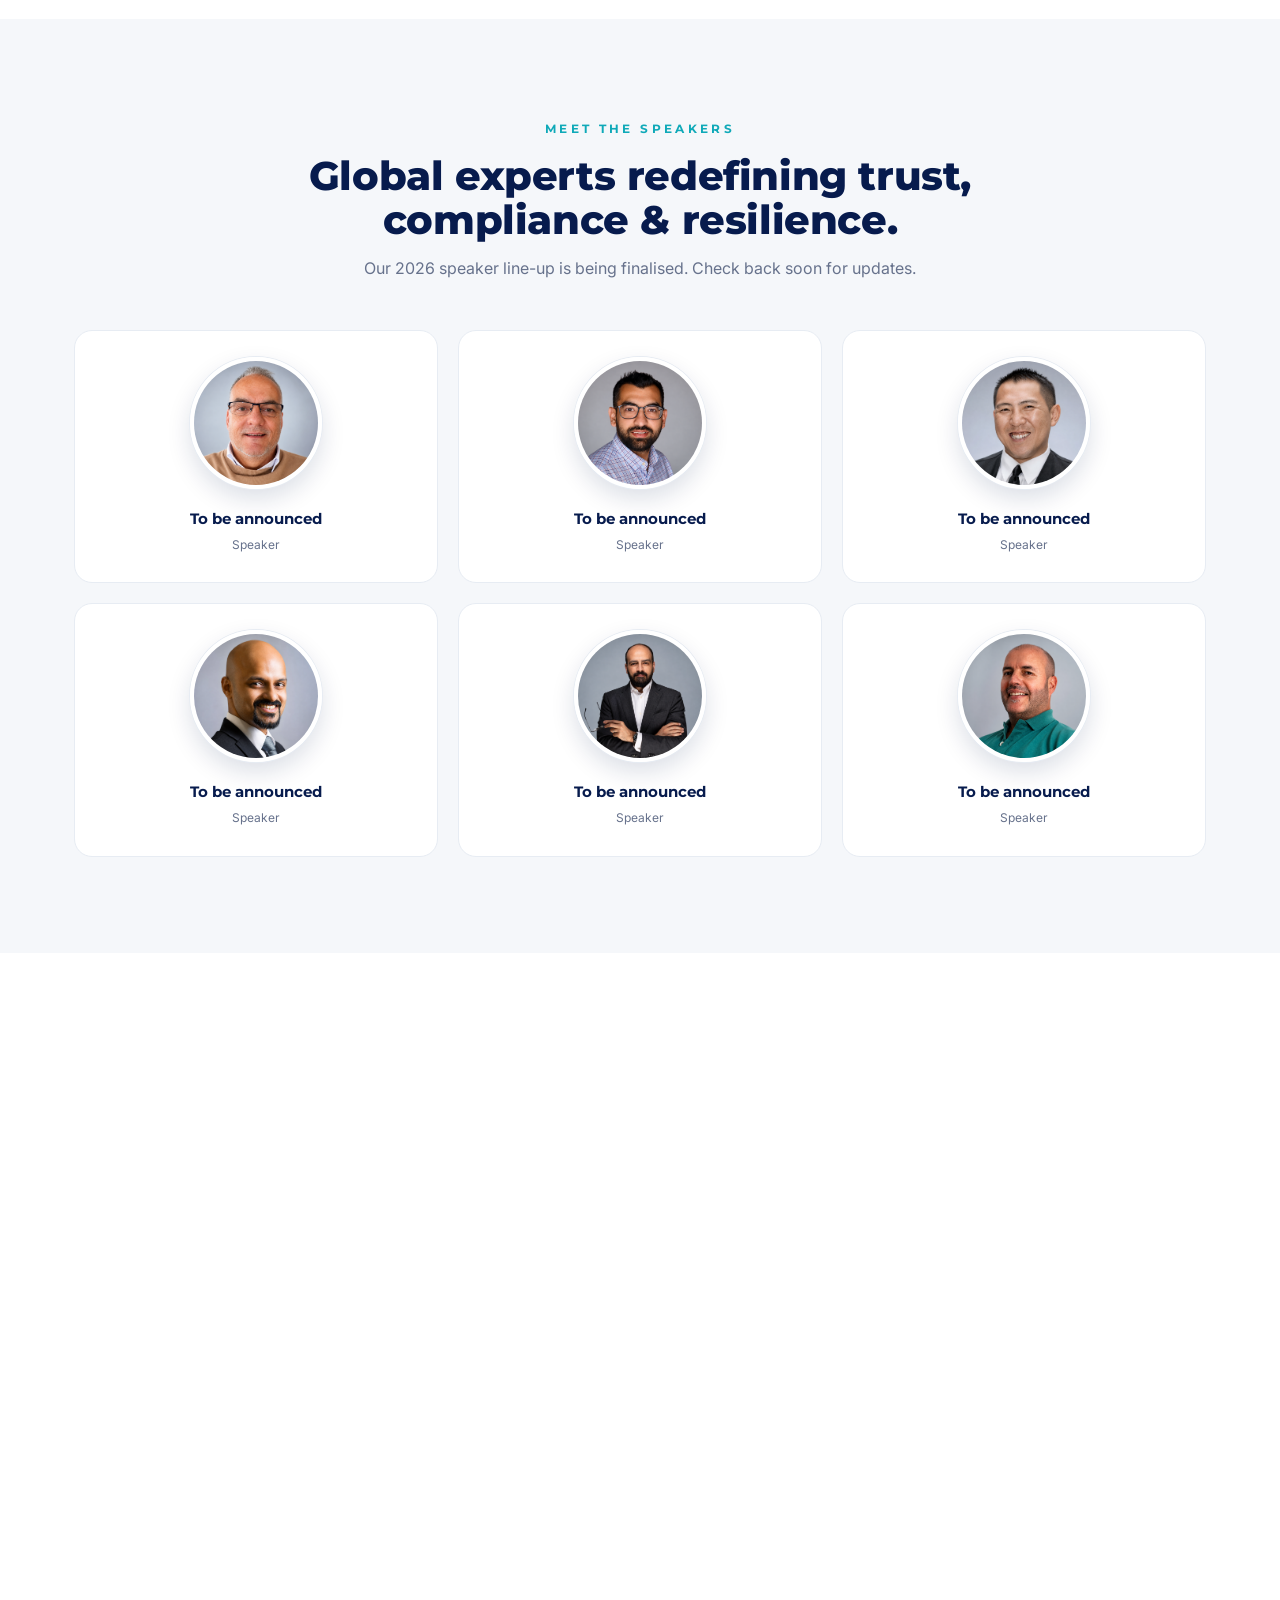
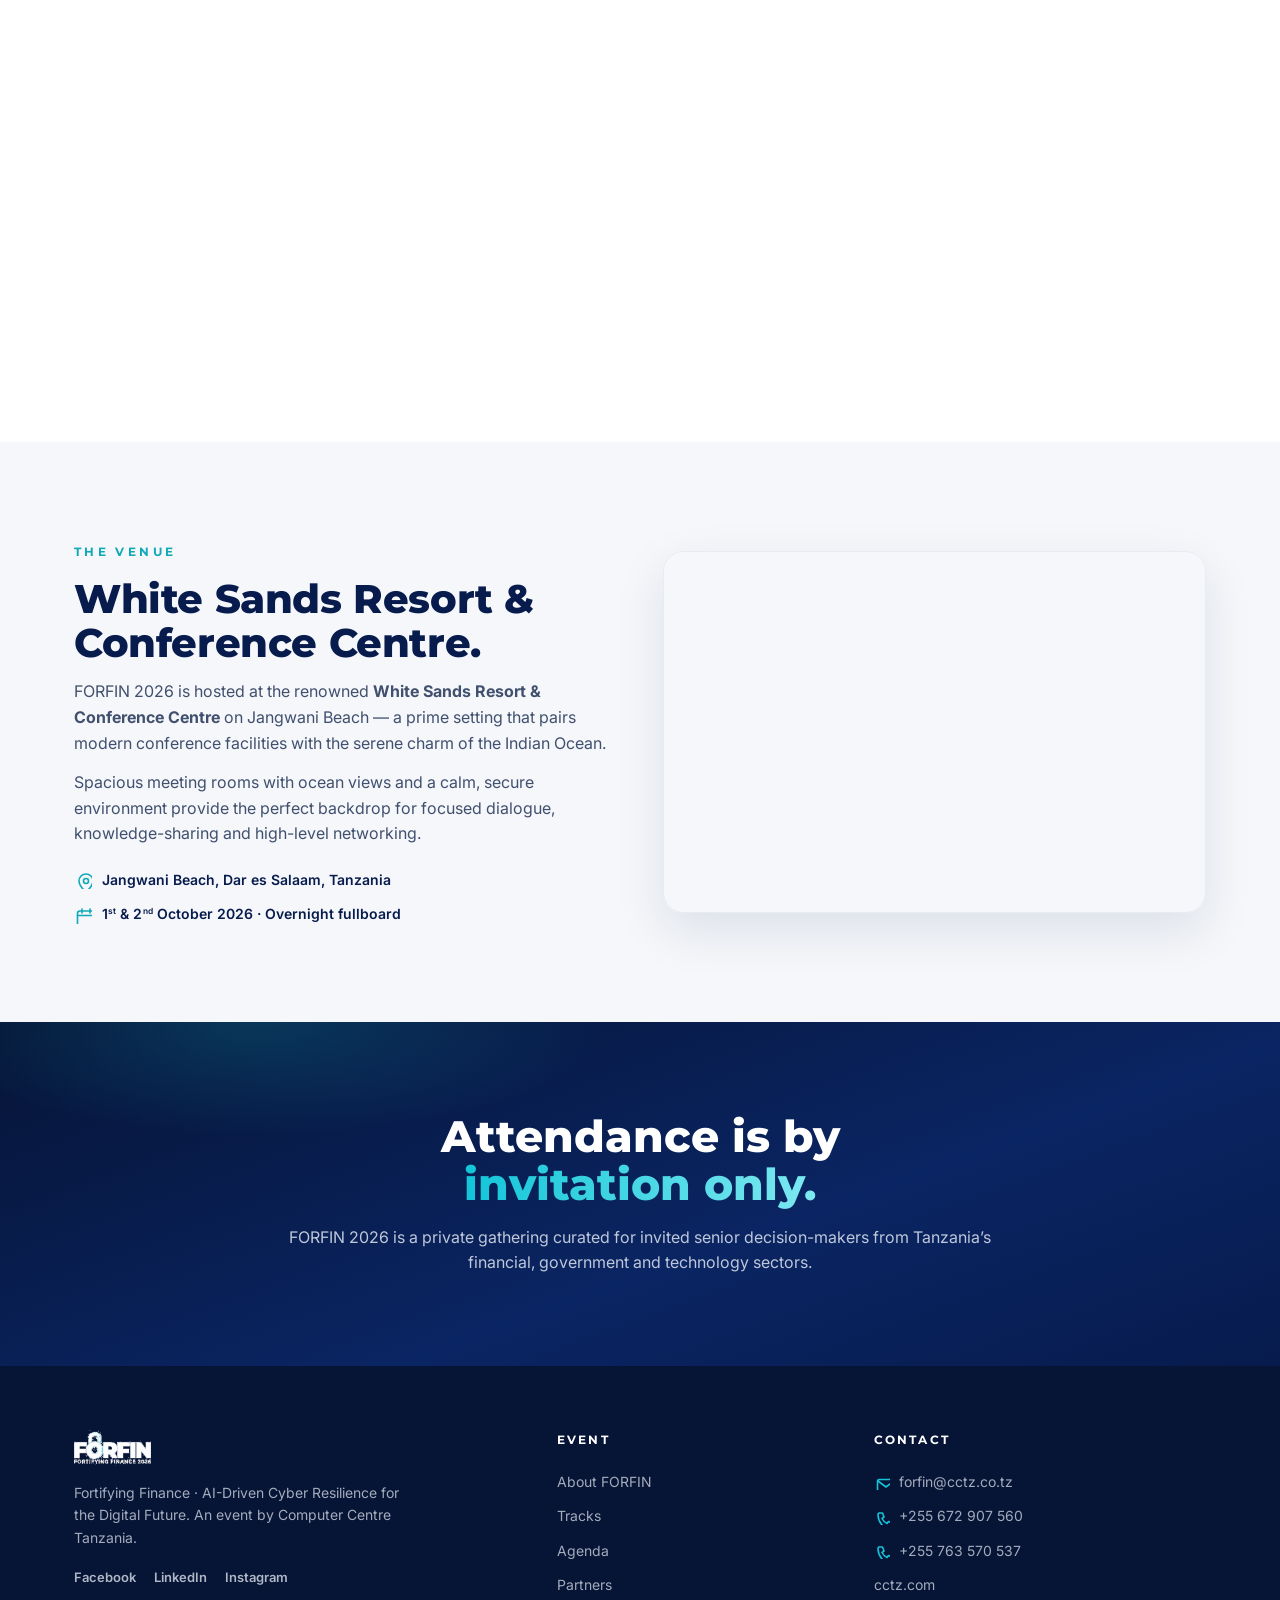
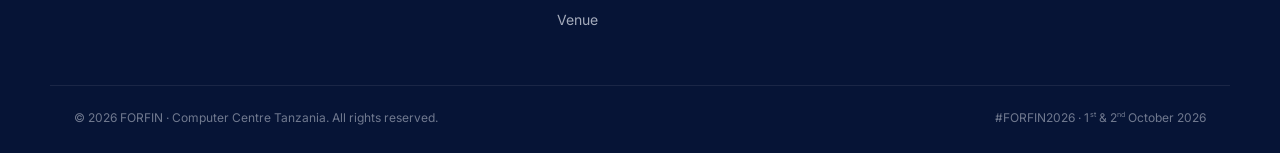
==== commit 222a21f3: "Use supplied speaker portraits" ====
--- a/index.html
+++ b/index.html
@@ -256,12 +256,12 @@
       <p class="section__sub">Our 2026 speaker line-up is being finalised. Check back soon for updates.</p>
     </div>
     <div class="grid-3 speakers reveal">
-      <div class="spk"><img class="spk__photo" src="assets/speakers/speaker-01.jpeg" alt="Speaker portrait 1" loading="lazy"><h4>To be announced</h4><span>Speaker</span></div>
-      <div class="spk"><img class="spk__photo" src="assets/speakers/speaker-02.jpeg" alt="Speaker portrait 2" loading="lazy"><h4>To be announced</h4><span>Speaker</span></div>
-      <div class="spk"><img class="spk__photo" src="assets/speakers/speaker-03.jpeg" alt="Speaker portrait 3" loading="lazy"><h4>To be announced</h4><span>Speaker</span></div>
-      <div class="spk"><img class="spk__photo" src="assets/speakers/speaker-04.jpeg" alt="Speaker portrait 4" loading="lazy"><h4>To be announced</h4><span>Speaker</span></div>
-      <div class="spk"><img class="spk__photo" src="assets/speakers/speaker-05.jpeg" alt="Speaker portrait 5" loading="lazy"><h4>To be announced</h4><span>Speaker</span></div>
-      <div class="spk"><img class="spk__photo" src="assets/speakers/speaker-06.jpeg" alt="Speaker portrait 6" loading="lazy"><h4>To be announced</h4><span>Speaker</span></div>
+      <div class="spk"><img class="spk__photo" src="assets/speakers/speaker-01.png" alt="Speaker portrait 1" loading="lazy"><h4>To be announced</h4><span>Speaker</span></div>
+      <div class="spk"><img class="spk__photo" src="assets/speakers/speaker-02.png" alt="Speaker portrait 2" loading="lazy"><h4>To be announced</h4><span>Speaker</span></div>
+      <div class="spk"><img class="spk__photo" src="assets/speakers/speaker-03.png" alt="Speaker portrait 3" loading="lazy"><h4>To be announced</h4><span>Speaker</span></div>
+      <div class="spk"><img class="spk__photo" src="assets/speakers/speaker-04.png" alt="Speaker portrait 4" loading="lazy"><h4>To be announced</h4><span>Speaker</span></div>
+      <div class="spk"><img class="spk__photo" src="assets/speakers/speaker-05.png" alt="Speaker portrait 5" loading="lazy"><h4>To be announced</h4><span>Speaker</span></div>
+      <div class="spk"><img class="spk__photo" src="assets/speakers/speaker-06.png" alt="Speaker portrait 6" loading="lazy"><h4>To be announced</h4><span>Speaker</span></div>
     </div>
   </div>
 </section>
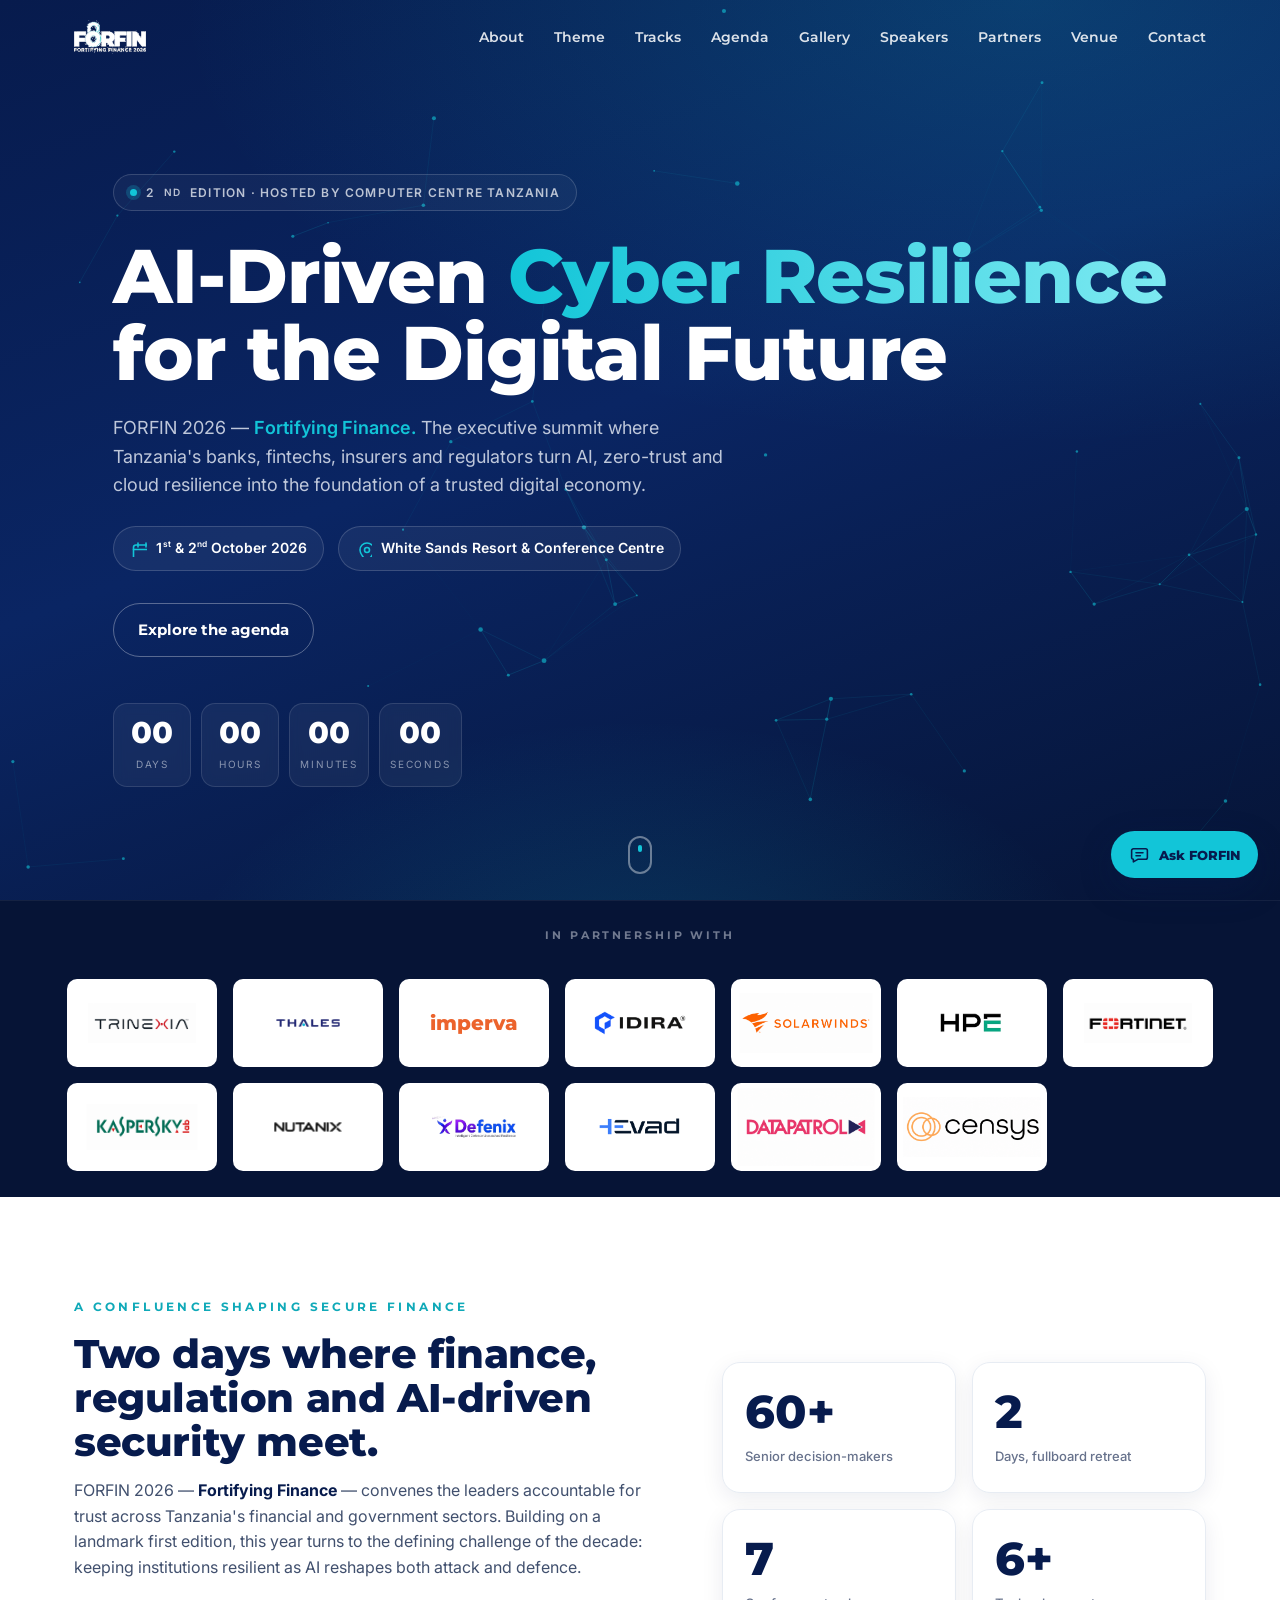
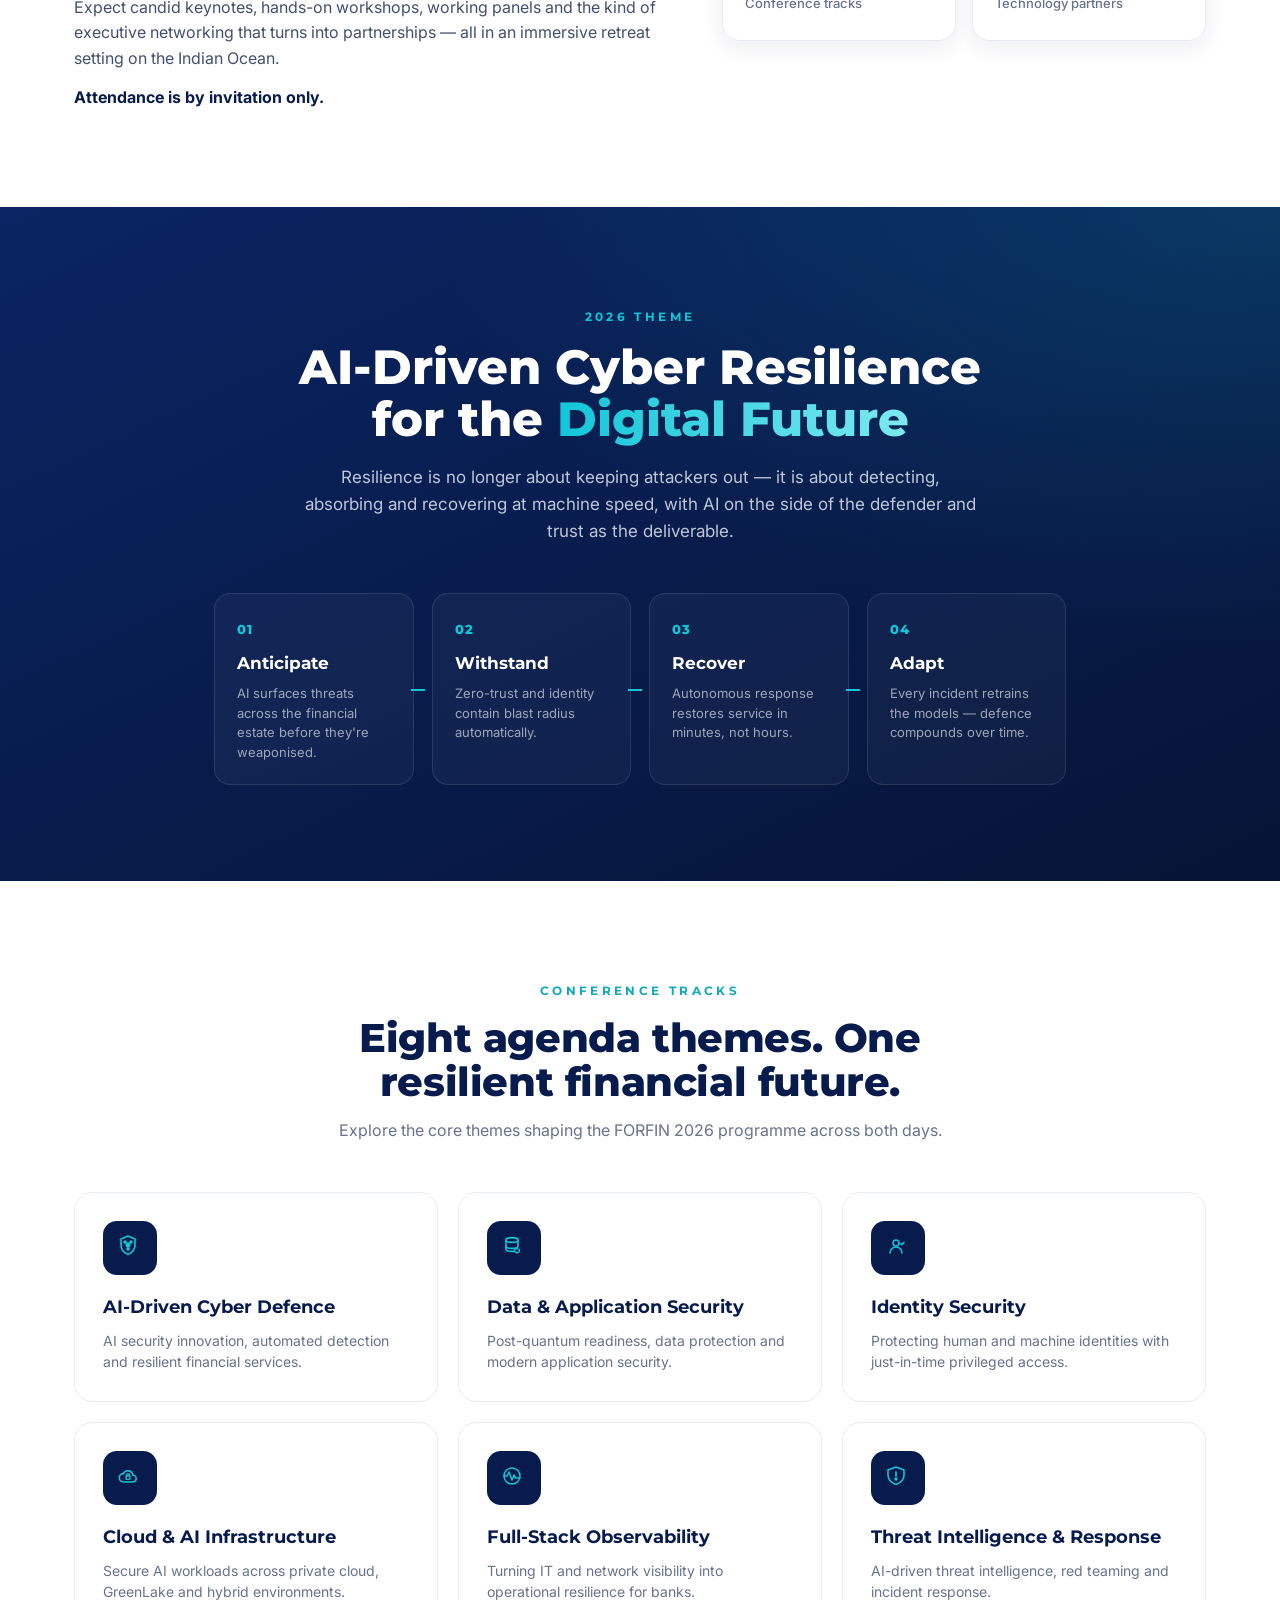
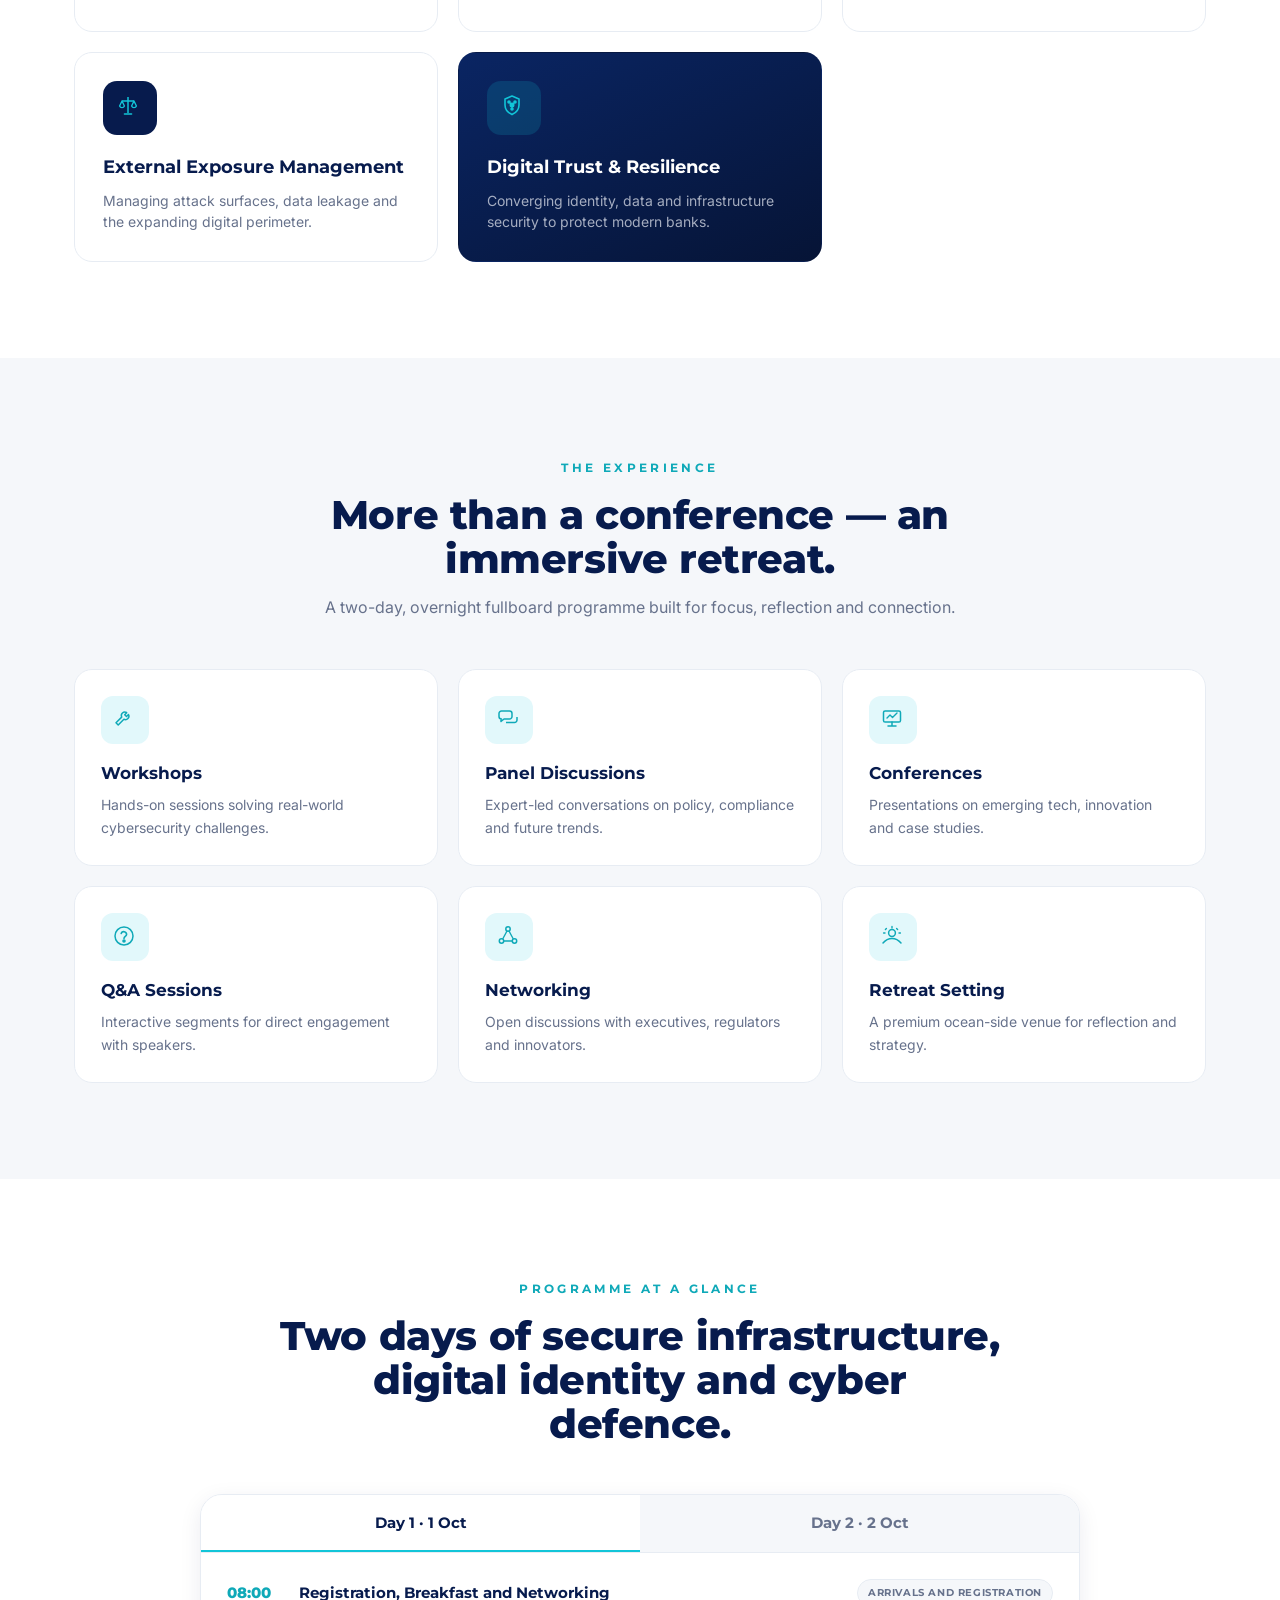
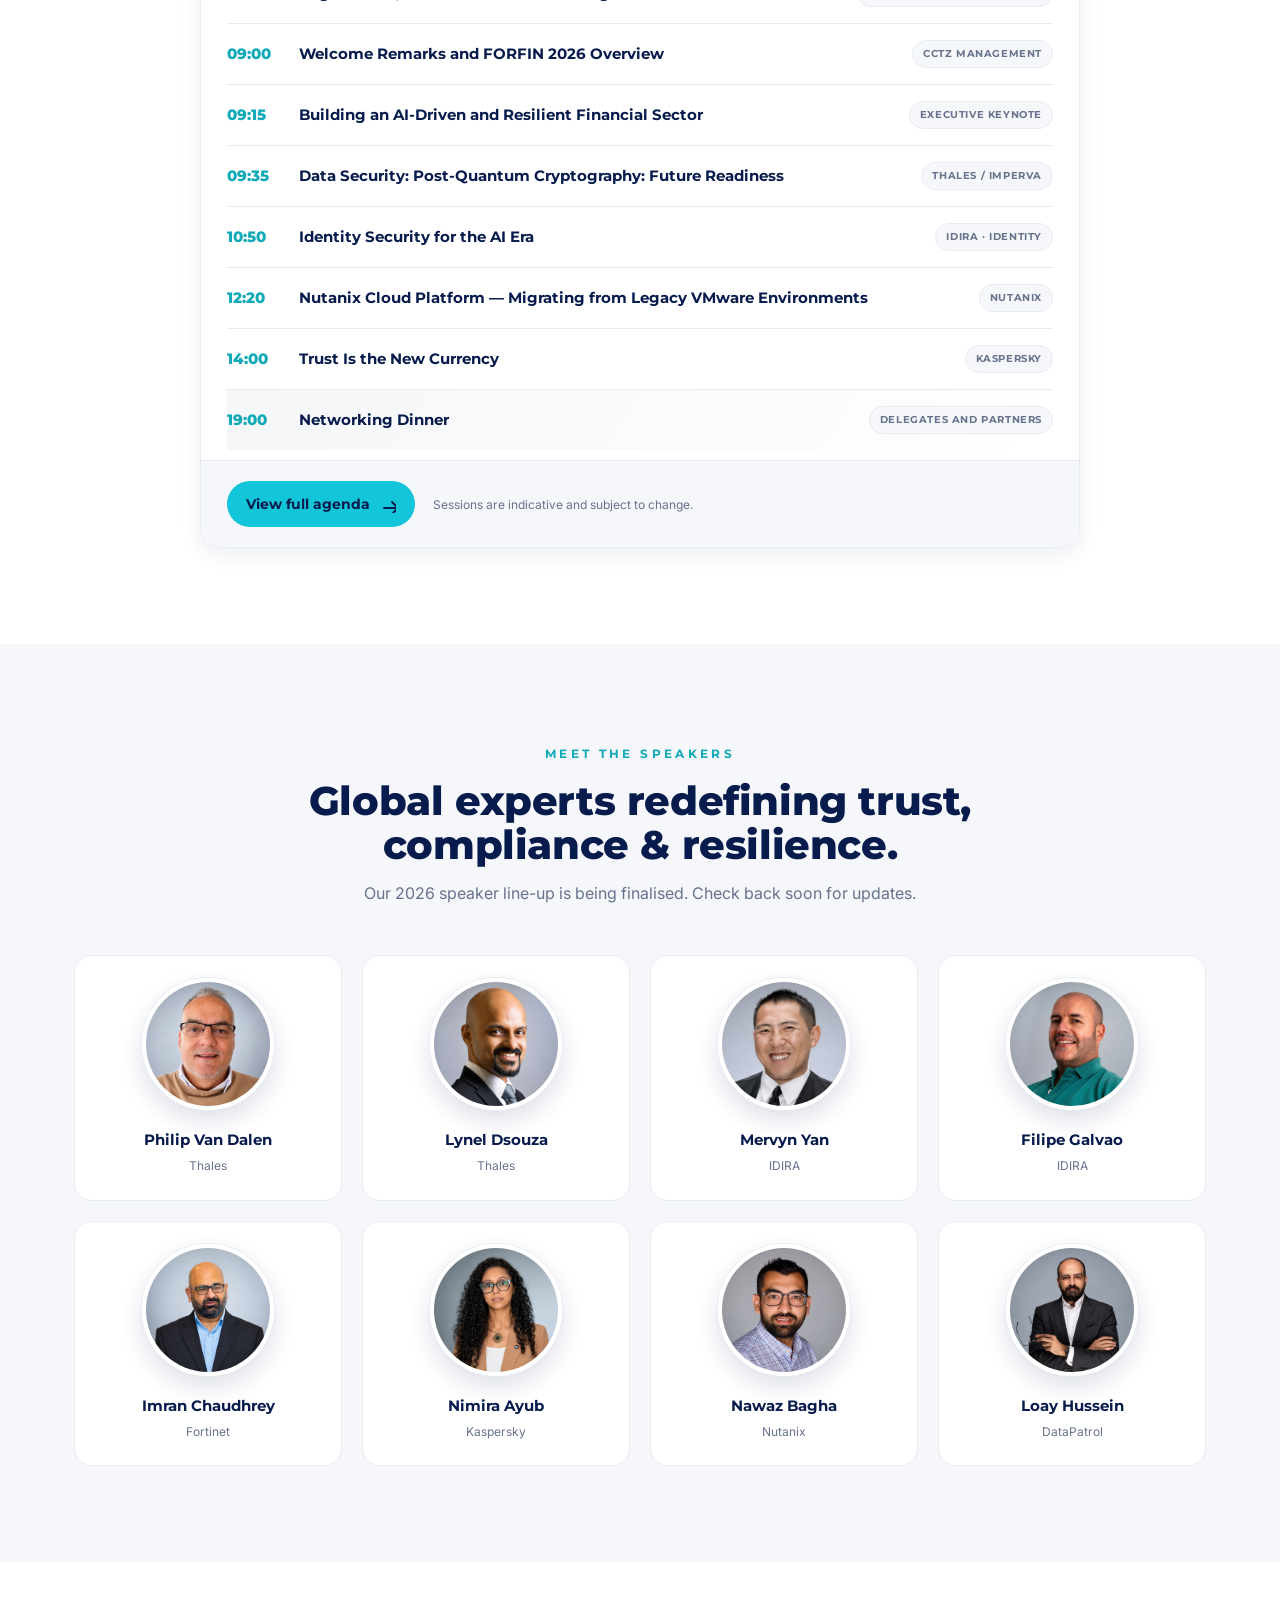
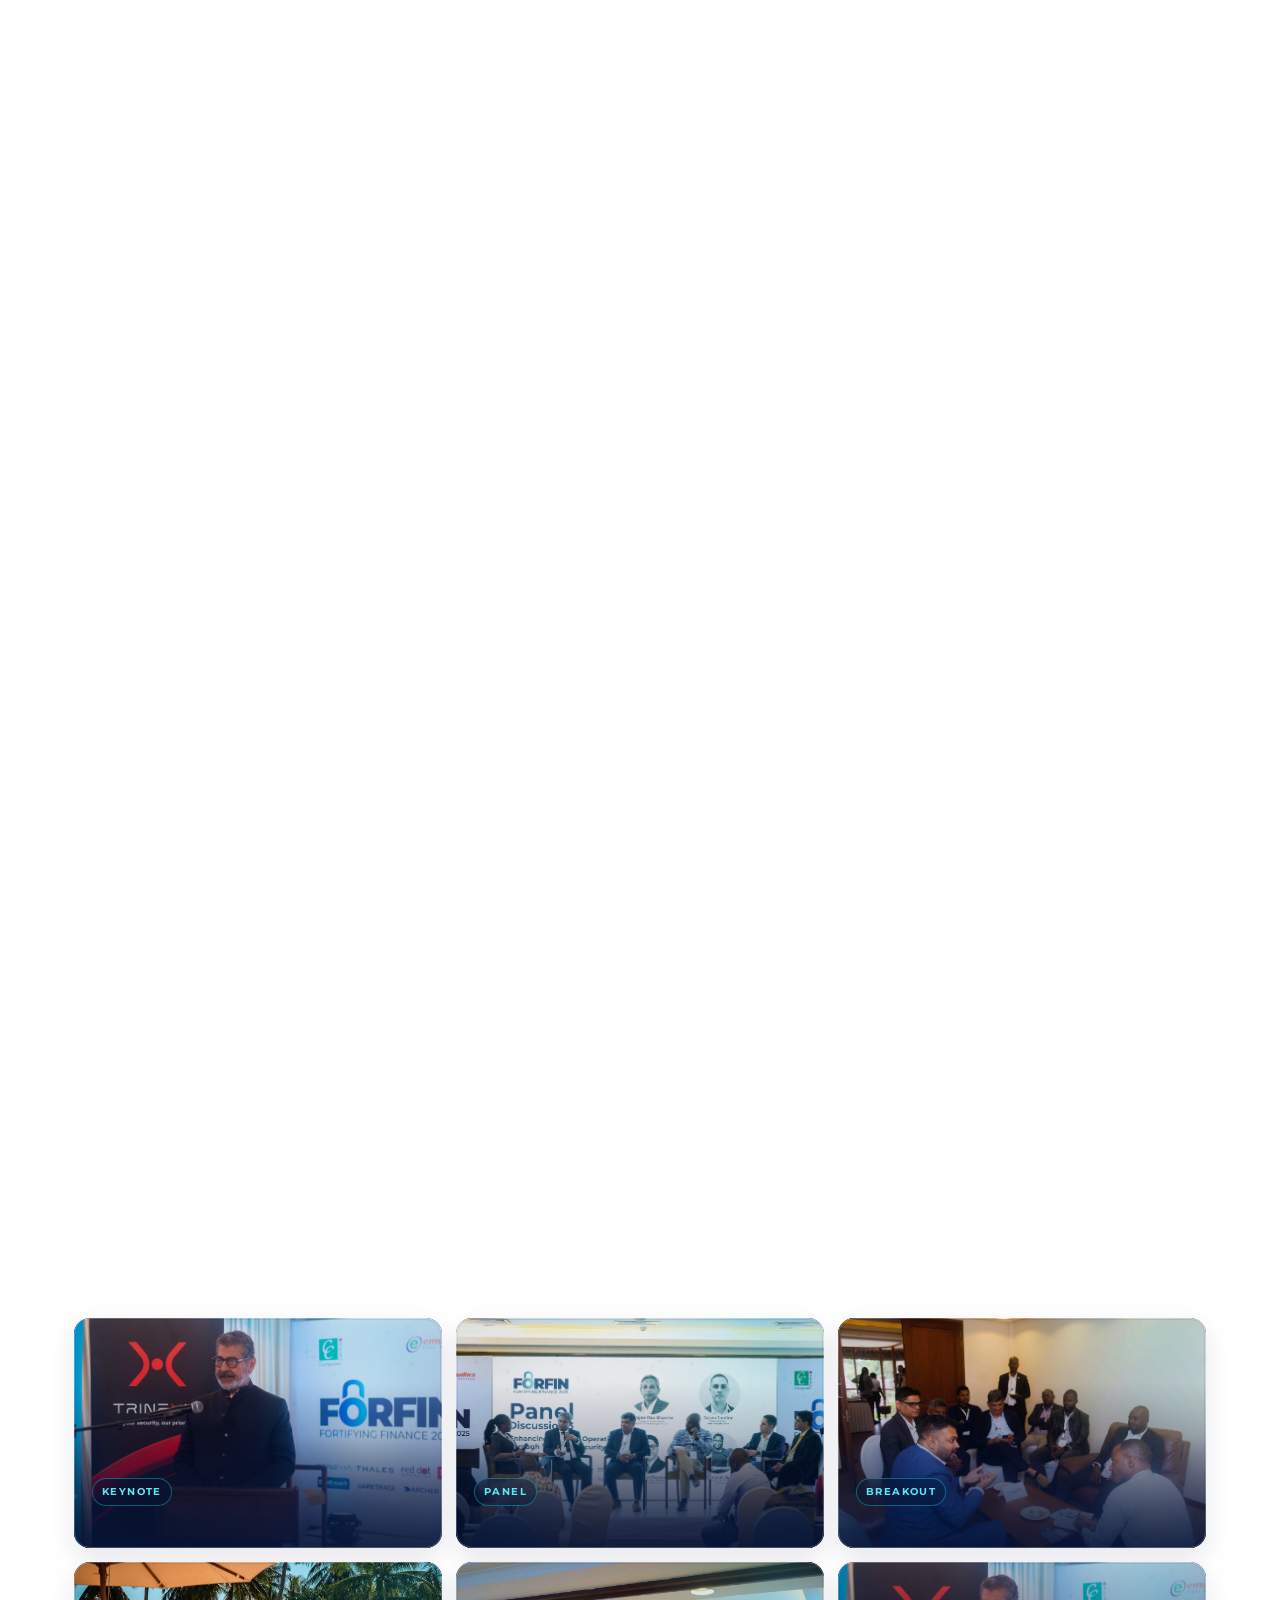
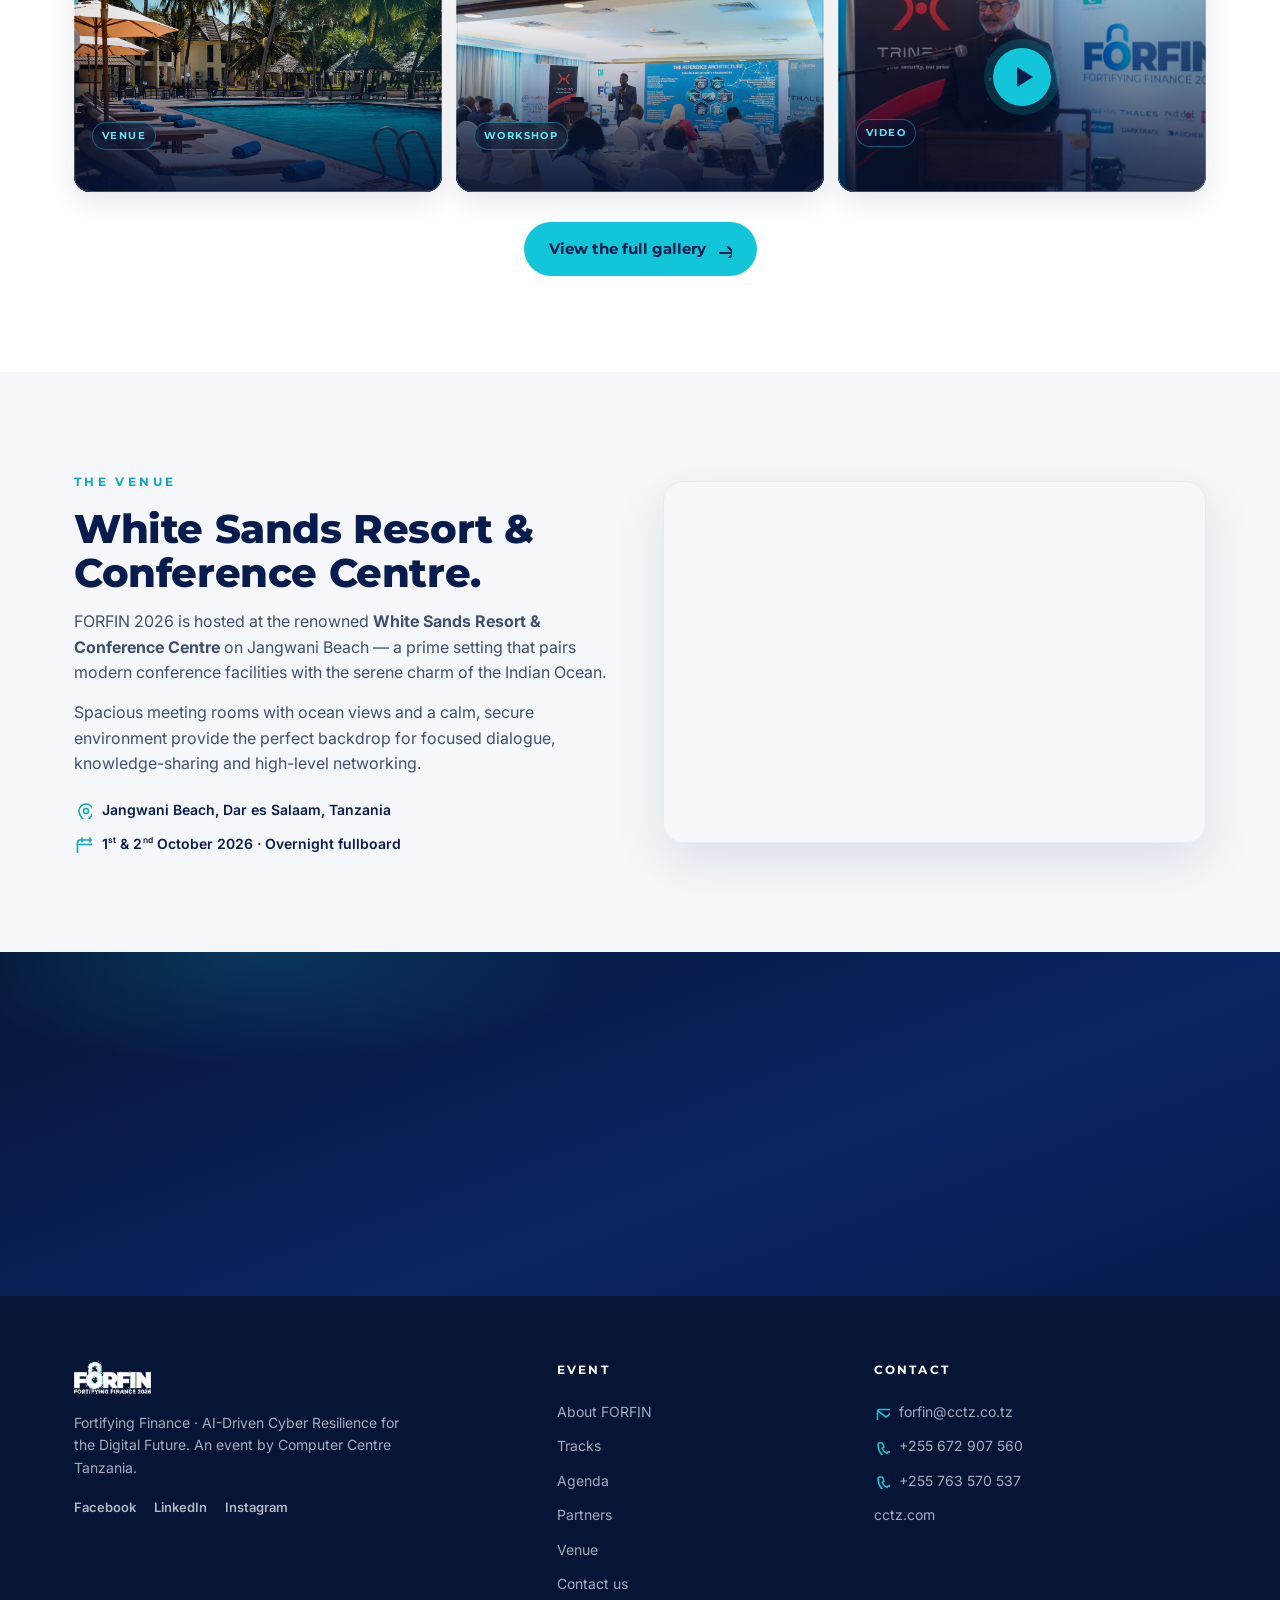
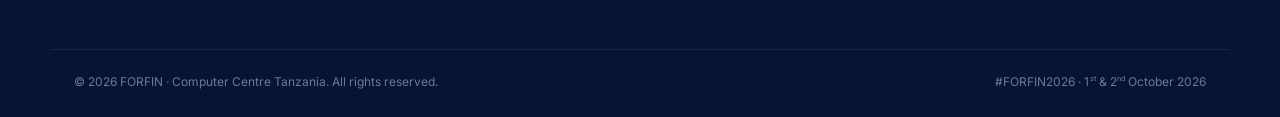
==== commit 37d5f4d2: "Update speakers and add contact FAQ support" ====
--- a/index.html
+++ b/index.html
@@ -50,8 +50,9 @@
       <a href="#speakers">Speakers</a>
       <a href="#partners">Partners</a>
       <a href="#venue">Venue</a>
+      <a href="contact.html">Contact</a>
     </nav>
-    <button class="nav__burger" id="burger" aria-label="Menu"><span></span><span></span><span></span></button>
+    <button class="nav__burger" id="burger" aria-label="Menu" aria-expanded="false" aria-controls="navLinks"><span></span><span></span><span></span></button>
   </div>
 </header>
 
@@ -180,33 +181,6 @@
   </div>
 </section>
 
-<!-- ===== MOMENTS / LOOK BACK 2025 ===== -->
-<section class="section" id="moments">
-  <div class="container">
-    <div class="section__head reveal">
-      <span class="eyebrow">Look back · FORFIN 2025</span>
-      <h2 class="h2">Moments from the first edition.</h2>
-      <p class="section__sub">Keynotes, panels, hands-on workshops and ocean-side networking from the inaugural summit.</p>
-    </div>
-    <div class="moments reveal">
-      <figure class="tile tile--big" data-cat="keynote"><img src="assets/gallery/photo-01.jpg" alt="Opening keynote" loading="lazy"><figcaption><span class="tile__cat">Keynote</span><span class="tile__cap">Opening keynote</span></figcaption><span class="tile__z"><svg class="ico"><use href="#i-zoom"/></svg></span></figure>
-      <figure class="tile" data-cat="panel"><img src="assets/gallery/photo-03.jpg" alt="Expert panel" loading="lazy"><figcaption><span class="tile__cat">Panel</span><span class="tile__cap">Expert panel</span></figcaption><span class="tile__z"><svg class="ico"><use href="#i-zoom"/></svg></span></figure>
-      <figure class="tile tile--tall" data-cat="workshop"><img src="assets/gallery/photo-02.jpg" alt="Breakout session" loading="lazy"><figcaption><span class="tile__cat">Breakout</span><span class="tile__cap">Breakout session</span></figcaption><span class="tile__z"><svg class="ico"><use href="#i-zoom"/></svg></span></figure>
-      <figure class="tile tile--wide" data-cat="venue"><img src="assets/gallery/photo-04.jpg" alt="White Sands venue" loading="lazy"><figcaption><span class="tile__cat">Venue</span><span class="tile__cap">White Sands Resort &amp; Conference Centre</span></figcaption><span class="tile__z"><svg class="ico"><use href="#i-zoom"/></svg></span></figure>
-      <figure class="tile" data-cat="workshop"><img src="assets/gallery/photo-05.jpg" alt="Hands-on workshop" loading="lazy"><figcaption><span class="tile__cat">Workshop</span><span class="tile__cap">Hands-on workshop</span></figcaption><span class="tile__z"><svg class="ico"><use href="#i-zoom"/></svg></span></figure>
-      <a class="tile tile--video" href="https://youtu.be/LXhusWkZo80" target="_blank" rel="noopener" aria-label="Play FORFIN 1st Edition Highlights video">
-        <img src="assets/gallery/photo-01.jpg" alt="FORFIN 1st Edition Highlights video thumbnail" loading="lazy">
-        <span class="gl-video__shade"></span>
-        <span class="gl-video__play gl-video__play--tile" aria-hidden="true"><span></span></span>
-        <span class="tile-video__caption"><span class="tile__cat">Video</span><span class="tile__cap">1<sup>st</sup> Edition Highlights</span></span>
-      </a>
-    </div>
-    <div class="moments-foot reveal">
-      <a href="gallery.html" class="btn btn--primary">View the full gallery <svg class="ico"><use href="#i-arrow"/></svg></a>
-    </div>
-  </div>
-</section>
-
 <!-- ===== AGENDA ===== -->
 <section class="section" id="agenda">
   <div class="container">
@@ -256,12 +230,14 @@
       <p class="section__sub">Our 2026 speaker line-up is being finalised. Check back soon for updates.</p>
     </div>
     <div class="grid-3 speakers reveal">
-      <div class="spk"><img class="spk__photo" src="assets/speakers/speaker-01.png" alt="Speaker portrait 1" loading="lazy"><h4>To be announced</h4><span>Speaker</span></div>
-      <div class="spk"><img class="spk__photo" src="assets/speakers/speaker-02.png" alt="Speaker portrait 2" loading="lazy"><h4>To be announced</h4><span>Speaker</span></div>
-      <div class="spk"><img class="spk__photo" src="assets/speakers/speaker-03.png" alt="Speaker portrait 3" loading="lazy"><h4>To be announced</h4><span>Speaker</span></div>
-      <div class="spk"><img class="spk__photo" src="assets/speakers/speaker-04.png" alt="Speaker portrait 4" loading="lazy"><h4>To be announced</h4><span>Speaker</span></div>
-      <div class="spk"><img class="spk__photo" src="assets/speakers/speaker-05.png" alt="Speaker portrait 5" loading="lazy"><h4>To be announced</h4><span>Speaker</span></div>
-      <div class="spk"><img class="spk__photo" src="assets/speakers/speaker-06.png" alt="Speaker portrait 6" loading="lazy"><h4>To be announced</h4><span>Speaker</span></div>
+      <div class="spk"><img class="spk__photo" src="assets/speakers/speaker-01.png" alt="Philip Van Dalen" loading="lazy"><h4>Philip Van Dalen</h4><span>Thales</span></div>
+      <div class="spk"><img class="spk__photo" src="assets/speakers/speaker-04.png" alt="Lynel Dsouza" loading="lazy"><h4>Lynel Dsouza</h4><span>Thales</span></div>
+      <div class="spk"><img class="spk__photo" src="assets/speakers/speaker-03.png" alt="Mervyn Yan" loading="lazy"><h4>Mervyn Yan</h4><span>IDIRA</span></div>
+      <div class="spk"><img class="spk__photo" src="assets/speakers/speaker-06.png" alt="Filipe Galvao" loading="lazy"><h4>Filipe Galvao</h4><span>IDIRA</span></div>
+      <div class="spk"><img class="spk__photo" src="assets/speakers/speaker-07.png" alt="Imran Chaudhrey" loading="lazy"><h4>Imran Chaudhrey</h4><span>Fortinet</span></div>
+      <div class="spk"><img class="spk__photo" src="assets/speakers/speaker-08.png" alt="Nimira Ayub" loading="lazy"><h4>Nimira Ayub</h4><span>Kaspersky</span></div>
+      <div class="spk"><img class="spk__photo" src="assets/speakers/speaker-02.png" alt="Nawaz Bagha" loading="lazy"><h4>Nawaz Bagha</h4><span>Nutanix</span></div>
+      <div class="spk"><img class="spk__photo" src="assets/speakers/speaker-05.png" alt="Loay Hussein" loading="lazy"><h4>Loay Hussein</h4><span>DataPatrol</span></div>
     </div>
   </div>
 </section>
@@ -292,6 +268,33 @@
   </div>
 </section>
 
+<!-- ===== MOMENTS / LOOK BACK 2025 ===== -->
+<section class="section" id="moments">
+  <div class="container">
+    <div class="section__head reveal">
+      <span class="eyebrow">Look back · FORFIN 2025</span>
+      <h2 class="h2">Moments from the first edition.</h2>
+      <p class="section__sub">Keynotes, panels, hands-on workshops and ocean-side networking from the inaugural summit.</p>
+    </div>
+    <div class="moments reveal">
+      <figure class="tile" data-cat="keynote"><img src="assets/gallery/photo-01.jpg" alt="Opening keynote" loading="lazy"><figcaption><span class="tile__cat">Keynote</span><span class="tile__cap">Opening keynote</span></figcaption><span class="tile__z"><svg class="ico"><use href="#i-zoom"/></svg></span></figure>
+      <figure class="tile" data-cat="panel"><img src="assets/gallery/photo-03.jpg" alt="Expert panel" loading="lazy"><figcaption><span class="tile__cat">Panel</span><span class="tile__cap">Expert panel</span></figcaption><span class="tile__z"><svg class="ico"><use href="#i-zoom"/></svg></span></figure>
+      <figure class="tile" data-cat="workshop"><img src="assets/gallery/photo-02.jpg" alt="Breakout session" loading="lazy"><figcaption><span class="tile__cat">Breakout</span><span class="tile__cap">Breakout session</span></figcaption><span class="tile__z"><svg class="ico"><use href="#i-zoom"/></svg></span></figure>
+      <figure class="tile" data-cat="venue"><img src="assets/gallery/photo-04.jpg" alt="White Sands venue" loading="lazy"><figcaption><span class="tile__cat">Venue</span><span class="tile__cap">White Sands Resort &amp; Conference Centre</span></figcaption><span class="tile__z"><svg class="ico"><use href="#i-zoom"/></svg></span></figure>
+      <figure class="tile" data-cat="workshop"><img src="assets/gallery/photo-05.jpg" alt="Hands-on workshop" loading="lazy"><figcaption><span class="tile__cat">Workshop</span><span class="tile__cap">Hands-on workshop</span></figcaption><span class="tile__z"><svg class="ico"><use href="#i-zoom"/></svg></span></figure>
+      <a class="tile tile--video" href="https://youtu.be/LXhusWkZo80" target="_blank" rel="noopener" aria-label="Play FORFIN 1st Edition Highlights video">
+        <img src="assets/gallery/photo-01.jpg" alt="FORFIN 1st Edition Highlights video thumbnail" loading="lazy">
+        <span class="gl-video__shade"></span>
+        <span class="gl-video__play gl-video__play--tile" aria-hidden="true"><span></span></span>
+        <span class="tile-video__caption"><span class="tile__cat">Video</span><span class="tile__cap">1<sup>st</sup> Edition Highlights</span></span>
+      </a>
+    </div>
+    <div class="moments-foot reveal">
+      <a href="gallery.html" class="btn btn--primary">View the full gallery <svg class="ico"><use href="#i-arrow"/></svg></a>
+    </div>
+  </div>
+</section>
+
 <!-- ===== VENUE ===== -->
 <section class="section section--gray" id="venue">
   <div class="container venue">
@@ -348,6 +351,7 @@
       <a href="#agenda">Agenda</a>
       <a href="#partners">Partners</a>
       <a href="#venue">Venue</a>
+      <a href="contact.html">Contact us</a>
     </div>
     <div class="footer__col">
       <h5>Contact</h5>
--- a/css/styles.css
+++ b/css/styles.css
@@ -27,6 +27,7 @@
 *{margin:0;padding:0;box-sizing:border-box}
 html{scroll-behavior:smooth;scroll-padding-top:84px}
 body{font-family:"Inter",-apple-system,Segoe UI,Roboto,sans-serif;color:var(--ink);background:var(--white);-webkit-font-smoothing:antialiased;line-height:1.6;overflow-x:hidden}
+.sr-only{position:absolute!important;width:1px!important;height:1px!important;padding:0!important;margin:-1px!important;overflow:hidden!important;clip:rect(0,0,0,0)!important;white-space:nowrap!important;border:0!important}
 img{max-width:100%;display:block}
 a{color:inherit;text-decoration:none}
 .ico{width:1em;height:1em;fill:none;stroke:currentColor;display:inline-block;vertical-align:-.12em}
@@ -172,13 +173,17 @@
 .agenda__note{font-size:12px;color:var(--muted)}
 
 /* ---------- speakers ---------- */
-.speakers{margin-top:8px}
-.spk{background:#fff;border:1px solid var(--line);border-radius:var(--r);padding:26px;text-align:center}
+.speakers{display:flex;flex-wrap:wrap;justify-content:center;gap:20px;margin-top:8px}
+.speakers .spk{flex:0 1 calc((100% - 60px)/4);min-width:0}
+.spk{background:#fff;border:1px solid var(--line);border-radius:var(--r);padding:22px 18px;text-align:center}
 .spk__ph{width:88px;height:88px;border-radius:50%;margin:0 auto 16px;display:flex;align-items:center;justify-content:center;background:linear-gradient(155deg,#0A2563,#061436);color:var(--cyan)}
 .spk__ph svg{width:38px;height:38px;fill:none;stroke:currentColor;stroke-width:1.4;opacity:.8}
 .spk__photo{display:block;width:132px;height:132px;border-radius:50%;margin:0 auto 18px;object-fit:cover;object-position:center 24%;border:4px solid #fff;box-shadow:0 0 0 1px var(--line),0 10px 24px rgba(7,27,77,.14)}
 .spk h4{font-size:15px;color:var(--navy)}
 .spk span{font-size:12px;color:var(--muted)}
+@media (max-width:980px){.speakers .spk{flex-basis:calc((100% - 40px)/3)}}
+@media (max-width:700px){.speakers .spk{flex-basis:calc((100% - 20px)/2)}}
+@media (max-width:430px){.speakers .spk{flex-basis:100%}}
 
 /* ---------- partners ---------- */
 .partner-grid{display:grid;grid-template-columns:repeat(3,1fr);gap:18px}
@@ -186,17 +191,18 @@
 .plogo img{display:block;width:88%;height:56px;object-fit:contain;transform:scale(var(--logo-scale,1));transform-origin:center}
 .plogo:hover{box-shadow:var(--shadow-sm);transform:translateY(-4px)}
 .wm{display:flex;width:88%;height:56px;align-items:center;justify-content:center;white-space:nowrap;font-family:"Montserrat",sans-serif;font-size:30px;font-weight:800;letter-spacing:-.04em;line-height:1}
-.wm--imperva{color:#ec632c;text-transform:lowercase;font-weight:700}
-.strip__logo img[src*="trinexia"],.plogo img[src*="trinexia"]{--logo-scale:1.4}
-.strip__logo img[src*="thales"],.plogo img[src*="thales"]{--logo-scale:.82}
-.strip__logo img[src*="idira"],.plogo img[src*="idira"]{--logo-scale:1.15}
-.strip__logo img[src*="solarwinds"],.plogo img[src*="solarwinds"]{--logo-scale:1.4}
-.strip__logo img[src*="fortinet"],.plogo img[src*="fortinet"]{--logo-scale:1.4}
-.strip__logo img[src*="kaspersky"],.plogo img[src*="kaspersky"]{--logo-scale:1.5}
-.strip__logo img[src*="nutanix"],.plogo img[src*="nutanix"]{--logo-scale:.82}
-.strip__logo img[src*="defenix"],.plogo img[src*="defenix"]{--logo-scale:.95}
-.strip__logo img[src*="evad"],.plogo img[src*="evad"]{--logo-scale:1.15}
-.strip__logo img[src*="datapatrol"],.plogo img[src*="datapatrol"]{--logo-scale:1.9}
+.wm--imperva{color:#ec632c;text-transform:lowercase;font-size:25px;font-weight:700}
+.strip__logo img[src*="trinexia"],.plogo img[src*="trinexia"]{--logo-scale:1.05}
+.strip__logo img[src*="thales"],.plogo img[src*="thales"]{--logo-scale:.62}
+.strip__logo img[src*="idira"],.plogo img[src*="idira"]{--logo-scale:.9}
+.strip__logo img[src*="solarwinds"],.plogo img[src*="solarwinds"]{--logo-scale:1.3}
+.strip__logo img[src*="hpe"],.plogo img[src*="hpe"]{--logo-scale:.62}
+.strip__logo img[src*="fortinet"],.plogo img[src*="fortinet"]{--logo-scale:1.05}
+.strip__logo img[src*="kaspersky"],.plogo img[src*="kaspersky"]{--logo-scale:1.08}
+.strip__logo img[src*="nutanix"],.plogo img[src*="nutanix"]{--logo-scale:.66}
+.strip__logo img[src*="defenix"],.plogo img[src*="defenix"]{--logo-scale:.82}
+.strip__logo img[src*="evad"],.plogo img[src*="evad"]{--logo-scale:.82}
+.strip__logo img[src*="datapatrol"],.plogo img[src*="datapatrol"]{--logo-scale:1.55}
 .strip__logo img[src*="censys"],.plogo img[src*="censys"]{--logo-scale:1.35}
 .plogo--cta{flex-direction:column;gap:8px;background:var(--navy);color:#fff;font-family:"Montserrat";font-weight:700;font-size:15px;border-color:transparent}
 .plogo--cta .ico{width:18px;height:18px;stroke-width:2.2;color:var(--cyan)}
@@ -239,9 +245,19 @@
 .footer__bar{display:flex;justify-content:space-between;gap:14px;flex-wrap:wrap;margin-top:48px;padding-top:22px;padding-bottom:26px;border-top:1px solid rgba(255,255,255,.08);font-size:12px;color:rgba(217,222,232,.5)}
 
 /* ---------- reveal animation ---------- */
-.reveal{opacity:0;transform:translateY(26px);transition:opacity .7s var(--ease),transform .7s var(--ease)}
-.reveal.is-in{opacity:1;transform:none}
-@media (prefers-reduced-motion:reduce){.reveal{opacity:1;transform:none;transition:none}.hero__scroll span{animation:none}}
+.reveal{opacity:0;filter:blur(7px);transform:translate3d(var(--reveal-x,0),30px,0) scale(.985);transition:opacity .72s var(--ease) var(--reveal-delay,0ms),transform .82s var(--ease) var(--reveal-delay,0ms),filter .72s var(--ease) var(--reveal-delay,0ms);will-change:opacity,transform,filter}
+.reveal.is-in{opacity:1;filter:none;transform:none}
+.about__copy.reveal,.venue__copy.reveal{--reveal-x:-28px}
+.about__stats.reveal,.venue__map.reveal{--reveal-x:28px}
+.speakers .spk,.partner-grid .plogo,.moments .tile,.about__stats .stat,.theme__loop .loopstep{opacity:0;transform:translateY(18px) scale(.97);transition:opacity .55s var(--ease),transform .65s var(--ease)}
+.speakers.is-in .spk,.partner-grid.is-in .plogo,.moments.is-in .tile,.about__stats.is-in .stat,.theme__inner.is-in .loopstep{opacity:1;transform:none}
+.speakers.is-in .spk:nth-child(2),.partner-grid.is-in .plogo:nth-child(2),.moments.is-in .tile:nth-child(2),.about__stats.is-in .stat:nth-child(2),.theme__inner.is-in .loopstep:nth-child(2){transition-delay:70ms}
+.speakers.is-in .spk:nth-child(3),.partner-grid.is-in .plogo:nth-child(3),.moments.is-in .tile:nth-child(3),.about__stats.is-in .stat:nth-child(3),.theme__inner.is-in .loopstep:nth-child(3){transition-delay:140ms}
+.speakers.is-in .spk:nth-child(4),.partner-grid.is-in .plogo:nth-child(4),.moments.is-in .tile:nth-child(4),.about__stats.is-in .stat:nth-child(4),.theme__inner.is-in .loopstep:nth-child(4){transition-delay:210ms}
+.speakers.is-in .spk:nth-child(5),.partner-grid.is-in .plogo:nth-child(5),.moments.is-in .tile:nth-child(5){transition-delay:280ms}
+.speakers.is-in .spk:nth-child(6),.partner-grid.is-in .plogo:nth-child(6),.moments.is-in .tile:nth-child(6){transition-delay:350ms}
+.partner-grid.is-in .plogo:nth-child(n+7){transition-delay:420ms}
+@media (prefers-reduced-motion:reduce){.reveal,.speakers .spk,.partner-grid .plogo,.moments .tile,.about__stats .stat,.theme__loop .loopstep{opacity:1;filter:none;transform:none;transition:none}.hero__scroll span{animation:none}}
 
 /* ---------- agenda page ---------- */
 .ag-hero{background:radial-gradient(120% 90% at 80% 0%,rgba(18,197,216,.18),transparent 55%),linear-gradient(160deg,#071B4D,#0A2563 60%,#061436);color:#fff;padding:128px 0 56px;text-align:center}
@@ -258,6 +274,59 @@
 @media (max-width:980px){.ag-grid{grid-template-columns:1fr}}
 
 .ag-day.reveal{opacity:1;transform:none}
+
+/* ---------- contact page ---------- */
+.contact-hero{padding:142px 0 68px;text-align:center;color:#fff;background:radial-gradient(80% 120% at 85% 0,rgba(18,197,216,.2),transparent 56%),linear-gradient(155deg,#071B4D,#0A2563 58%,#061436)}
+.contact-hero h1{font-family:"Montserrat";font-size:clamp(34px,5vw,54px);font-weight:800;line-height:1.05;margin-top:10px}
+.contact-hero p{max-width:600px;margin:16px auto 0;color:rgba(231,236,245,.82);font-size:16px}
+.contact-layout{display:grid;grid-template-columns:.8fr 1.2fr;gap:64px;align-items:start;max-width:980px}
+.contact-copy>p{margin:16px 0 28px;color:var(--muted)}
+.contact-direct{display:flex;align-items:center;gap:14px;padding:15px 0;color:var(--navy);font-family:"Montserrat";font-weight:700}
+.contact-direct .ico{width:22px;height:22px;color:var(--cyan-deep)}
+.contact-direct small{display:block;color:var(--muted);font-family:"Inter";font-size:11px;font-weight:600;text-transform:uppercase;letter-spacing:.1em}
+.contact-form{display:grid;gap:18px;padding:30px;background:#fff;border:1px solid var(--line);border-radius:20px;box-shadow:var(--shadow)}
+.contact-field{display:grid;gap:7px}
+.contact-field>label,.contact-field legend{font-family:"Montserrat";font-size:13px;font-weight:700;color:var(--navy)}
+.contact-field input,.contact-field select,.contact-field textarea{width:100%;padding:13px 14px;border:1px solid var(--line);border-radius:10px;background:#f9fbfd;color:var(--ink);font:inherit;transition:.2s}
+.contact-field textarea{resize:vertical;min-height:130px}
+.contact-field input:focus,.contact-field select:focus,.contact-field textarea:focus{outline:none;border-color:var(--cyan-deep);box-shadow:0 0 0 3px rgba(18,197,216,.12);background:#fff}
+.contact-choices{border:0;padding:0}
+.contact-choices legend{margin-bottom:8px}
+.contact-choice-grid{display:flex;flex-wrap:wrap;gap:9px}
+.contact-choice-grid label{cursor:pointer}
+.contact-choice-grid input{position:absolute;width:1px;height:1px;opacity:0;pointer-events:none}
+.contact-choice-grid span{display:block;padding:9px 13px;border:1px solid var(--line);border-radius:999px;background:#f9fbfd;color:var(--muted);font-family:"Montserrat";font-size:12px;font-weight:600;transition:.2s var(--ease)}
+.contact-choice-grid label:hover span{border-color:rgba(15,169,184,.5);color:var(--navy)}
+.contact-choice-grid input:checked+span{border-color:var(--cyan-deep);background:rgba(18,197,216,.12);color:var(--navy);box-shadow:inset 0 0 0 1px rgba(15,169,184,.12)}
+.contact-choice-grid input:focus-visible+span{outline:3px solid rgba(18,197,216,.2);outline-offset:2px}
+.contact-submit{border:0;cursor:pointer;width:max-content}
+.contact-note{font-size:12px;color:var(--muted)}
+@media (max-width:760px){.contact-layout{grid-template-columns:1fr;gap:34px}.contact-form{padding:22px}.contact-submit{width:100%}}
+
+/* ---------- floating FAQ chat ---------- */
+.faq-chat{position:fixed;right:22px;bottom:22px;z-index:90;font-family:"Inter",sans-serif}
+.faq-chat__toggle{display:flex;align-items:center;gap:9px;padding:13px 18px;border:0;border-radius:999px;background:var(--cyan);color:var(--navy);box-shadow:0 12px 32px rgba(7,27,77,.26);font-family:"Montserrat";font-size:13px;font-weight:800;cursor:pointer;transition:.25s var(--ease)}
+.faq-chat__toggle:hover{transform:translateY(-2px);background:#3ad6e3}
+.faq-chat__toggle svg{width:21px;height:21px;fill:none;stroke:currentColor;stroke-width:1.8;stroke-linecap:round;stroke-linejoin:round}
+.faq-chat__panel{position:absolute;right:0;bottom:60px;width:min(360px,calc(100vw - 28px));max-height:min(560px,calc(100vh - 100px));display:flex;flex-direction:column;overflow:hidden;border:1px solid rgba(255,255,255,.16);border-radius:20px;background:#fff;box-shadow:0 24px 70px rgba(4,17,47,.3);opacity:0;visibility:hidden;transform:translateY(14px) scale(.97);transform-origin:bottom right;transition:.25s var(--ease)}
+.faq-chat.is-open .faq-chat__panel{opacity:1;visibility:visible;transform:none}
+.faq-chat__head{display:flex;align-items:center;justify-content:space-between;padding:17px 18px;color:#fff;background:linear-gradient(135deg,var(--navy-2),var(--navy-deep))}
+.faq-chat__head strong{display:block;font-family:"Montserrat";font-size:15px}.faq-chat__head small{display:block;margin-top:1px;color:rgba(255,255,255,.66);font-size:11px}
+.faq-chat__close{width:32px;height:32px;border:0;background:transparent;color:#fff;font-size:27px;line-height:1;cursor:pointer}
+.faq-chat__body{display:flex;flex-direction:column;gap:10px;min-height:250px;padding:16px;overflow-y:auto;background:#f5f7fa}
+.faq-msg{max-width:88%;padding:10px 12px;border-radius:13px;font-size:13px;line-height:1.45}
+.faq-msg--bot{align-self:flex-start;border:1px solid var(--line);border-bottom-left-radius:4px;background:#fff;color:#35415b}
+.faq-msg--user{align-self:flex-end;border-bottom-right-radius:4px;background:var(--navy);color:#fff}
+.faq-msg a{color:var(--cyan-deep);font-weight:700;text-decoration:underline;text-underline-offset:2px}
+.faq-chat__quick{display:flex;flex-wrap:wrap;gap:7px;margin-top:2px}
+.faq-chat__quick button{padding:7px 10px;border:1px solid rgba(15,169,184,.28);border-radius:999px;background:#fff;color:var(--navy);font-size:11px;font-weight:700;cursor:pointer}
+.faq-chat__quick button:hover{background:rgba(18,197,216,.1);border-color:var(--cyan-deep)}
+.faq-chat__whatsapp{display:inline-flex;margin-top:8px;padding:8px 11px;border-radius:8px;background:#25d366;color:#073b1d!important;text-decoration:none!important}
+.faq-chat__form{display:flex;gap:8px;padding:12px;border-top:1px solid var(--line);background:#fff}
+.faq-chat__form input{min-width:0;flex:1;padding:11px 12px;border:1px solid var(--line);border-radius:10px;font:inherit;font-size:13px}
+.faq-chat__form input:focus{outline:none;border-color:var(--cyan-deep);box-shadow:0 0 0 3px rgba(18,197,216,.12)}
+.faq-chat__form button{width:42px;border:0;border-radius:10px;background:var(--navy);color:#fff;font-size:19px;cursor:pointer}
+@media (max-width:600px){.faq-chat{right:14px;bottom:14px}.faq-chat__toggle span{display:none}.faq-chat__toggle{width:52px;height:52px;justify-content:center;padding:0}.faq-chat__panel{position:fixed;right:12px;bottom:76px;width:calc(100vw - 24px);max-height:calc(100dvh - 94px)}}
 
 /* ---------- gallery page ---------- */
 .gl-hero{background:radial-gradient(120% 90% at 75% 0%,rgba(18,197,216,.18),transparent 55%),linear-gradient(160deg,#071B4D,#0A2563 60%,#061436);color:#fff;padding:128px 0 56px;text-align:center}
@@ -317,21 +386,31 @@
 .lb__count{position:absolute;bottom:24px;left:50%;transform:translateX(-50%);color:rgba(217,222,232,.7);font-family:"Montserrat";font-size:13px;letter-spacing:.1em}
 
 /* ---------- moments teaser (home) ---------- */
-.moments{display:grid;grid-template-columns:repeat(4,1fr);grid-auto-rows:168px;gap:12px;grid-auto-flow:dense;margin-top:8px}
-.moments .tile--big{grid-column:span 2;grid-row:span 2}
-.moments .tile--wide{grid-column:span 2}
+.moments{display:grid;grid-template-columns:repeat(3,1fr);gap:14px;margin-top:8px}
+.moments .tile{aspect-ratio:16/10;isolation:isolate;box-shadow:0 10px 28px rgba(7,27,77,.1)}
+.moments .tile::after{content:"";position:absolute;inset:0;z-index:3;border:1px solid rgba(255,255,255,.24);border-radius:inherit;box-shadow:inset 0 0 0 1px rgba(7,27,77,.08);pointer-events:none}
+.moments .tile:not(.tile--video)::before{content:"";position:absolute;inset:0;z-index:1;background:radial-gradient(circle at 88% 10%,rgba(18,197,216,.2),transparent 38%),linear-gradient(180deg,rgba(6,20,54,.08) 28%,rgba(6,20,54,.68) 100%);transition:opacity .45s var(--ease);pointer-events:none}
+.moments .tile:not(.tile--video):hover::before{opacity:.68}
+.moments .tile figcaption{z-index:2;opacity:1;transform:none;padding:42px 18px 16px;background:linear-gradient(transparent,rgba(6,20,54,.76))}
+.moments .tile__cat{display:inline-flex;align-self:flex-start;padding:5px 9px;border:1px solid rgba(18,197,216,.42);border-radius:999px;background:rgba(6,20,54,.42);backdrop-filter:blur(8px);color:#5ee6f2}
+.moments .tile__cap{opacity:0;transform:translateY(7px);transition:opacity .3s var(--ease),transform .35s var(--ease)}
+.moments .tile:hover .tile__cap{opacity:1;transform:none}
+.moments .tile__z{z-index:4}
 .tile--video{display:block;text-decoration:none}
-.tile--video .gl-video__shade{background:linear-gradient(180deg,rgba(4,17,47,.06),rgba(4,17,47,.72))}
+.tile--video .gl-video__shade{z-index:1;background:radial-gradient(circle at 88% 10%,rgba(18,197,216,.22),transparent 38%),linear-gradient(180deg,rgba(4,17,47,.2),rgba(4,17,47,.82))}
+.tile--video .gl-video__play,.tile--video .tile-video__caption{z-index:2}
 .gl-video__play--tile{width:58px;height:58px;margin:-29px 0 0 -29px;box-shadow:0 0 0 9px rgba(18,197,216,.18),0 10px 28px rgba(0,0,0,.25)}
 .tile-video__caption{position:absolute;left:18px;right:18px;bottom:16px;display:flex;flex-direction:column;gap:4px}
 .tile--video:hover .gl-video__play--tile{transform:scale(1.08)}
 .moments-foot{text-align:center;margin-top:30px}
+@media (hover:none){.moments .tile__cap{opacity:1;transform:none}}
 
 @media (max-width:980px){
   .bento,.moments{grid-template-columns:repeat(2,1fr)}
   .bento .tile--big{grid-column:span 2}
 }
 @media (max-width:600px){
+  .moments{grid-template-columns:1fr}
   .bento{grid-auto-rows:150px}
   .bento .tile--big,.bento .tile--wide{grid-column:span 2}
   .lb__nav{width:42px;height:42px}
@@ -347,13 +426,18 @@
 }
 @media (max-width:760px){
   .strip__inner{gap:20px}
-  .strip__logos{width:100%;grid-template-columns:repeat(3,150px);justify-content:start;overflow-x:auto;padding-bottom:8px;scrollbar-width:thin}
-  .nav__links{position:fixed;inset:0 0 0 auto;width:78%;max-width:320px;flex-direction:column;align-items:flex-start;gap:6px;background:#0A2563;padding:96px 28px 28px;transform:translateX(100%);transition:.35s var(--ease);box-shadow:-20px 0 60px rgba(0,0,0,.4)}
+  .strip__logos{width:100%;grid-template-columns:repeat(2,minmax(0,1fr));gap:14px;justify-content:stretch}
+  .strip__logo,.strip__logo--strategic{width:100%;height:94px;padding:14px}
+  .nav__links{position:fixed;top:0;right:0;bottom:auto;width:82%;max-width:340px;height:100vh;height:100dvh;flex-direction:column;align-items:flex-start;gap:4px;background:linear-gradient(165deg,rgba(10,37,99,.98),rgba(6,20,54,.99));padding:94px 28px 32px;overflow-y:auto;transform:translateX(100%);transition:.35s var(--ease);box-shadow:-20px 0 60px rgba(0,0,0,.32);border-left:1px solid rgba(255,255,255,.1)}
   .nav__links.is-open{transform:none}
-  .nav__links a{color:#fff!important;font-size:17px;padding:10px 0;width:100%}
+  .nav__links a{color:rgba(255,255,255,.86)!important;font-size:16px;font-weight:500;padding:11px 12px;width:100%;border-radius:10px}
+  .nav__links a:hover,.nav__links a:focus-visible{color:#fff!important;background:rgba(255,255,255,.08)}
   .nav__cta{margin-top:10px}
   .nav__burger{display:flex;z-index:60}
-  .nav.is-scrolled .nav__burger span{background:#fff}
+  .nav__burger.is-open span,.nav.is-scrolled .nav__burger.is-open span{background:#fff}
+  .nav__burger.is-open span:nth-child(1){transform:translateY(7px) rotate(45deg)}
+  .nav__burger.is-open span:nth-child(2){opacity:0}
+  .nav__burger.is-open span:nth-child(3){transform:translateY(-7px) rotate(-45deg)}
   .section{padding:68px 0}
   .grid-3,.grid-4,.partner-grid,.theme__loop,.about__stats{grid-template-columns:1fr}
   .countdown{flex-wrap:wrap;justify-content:center}
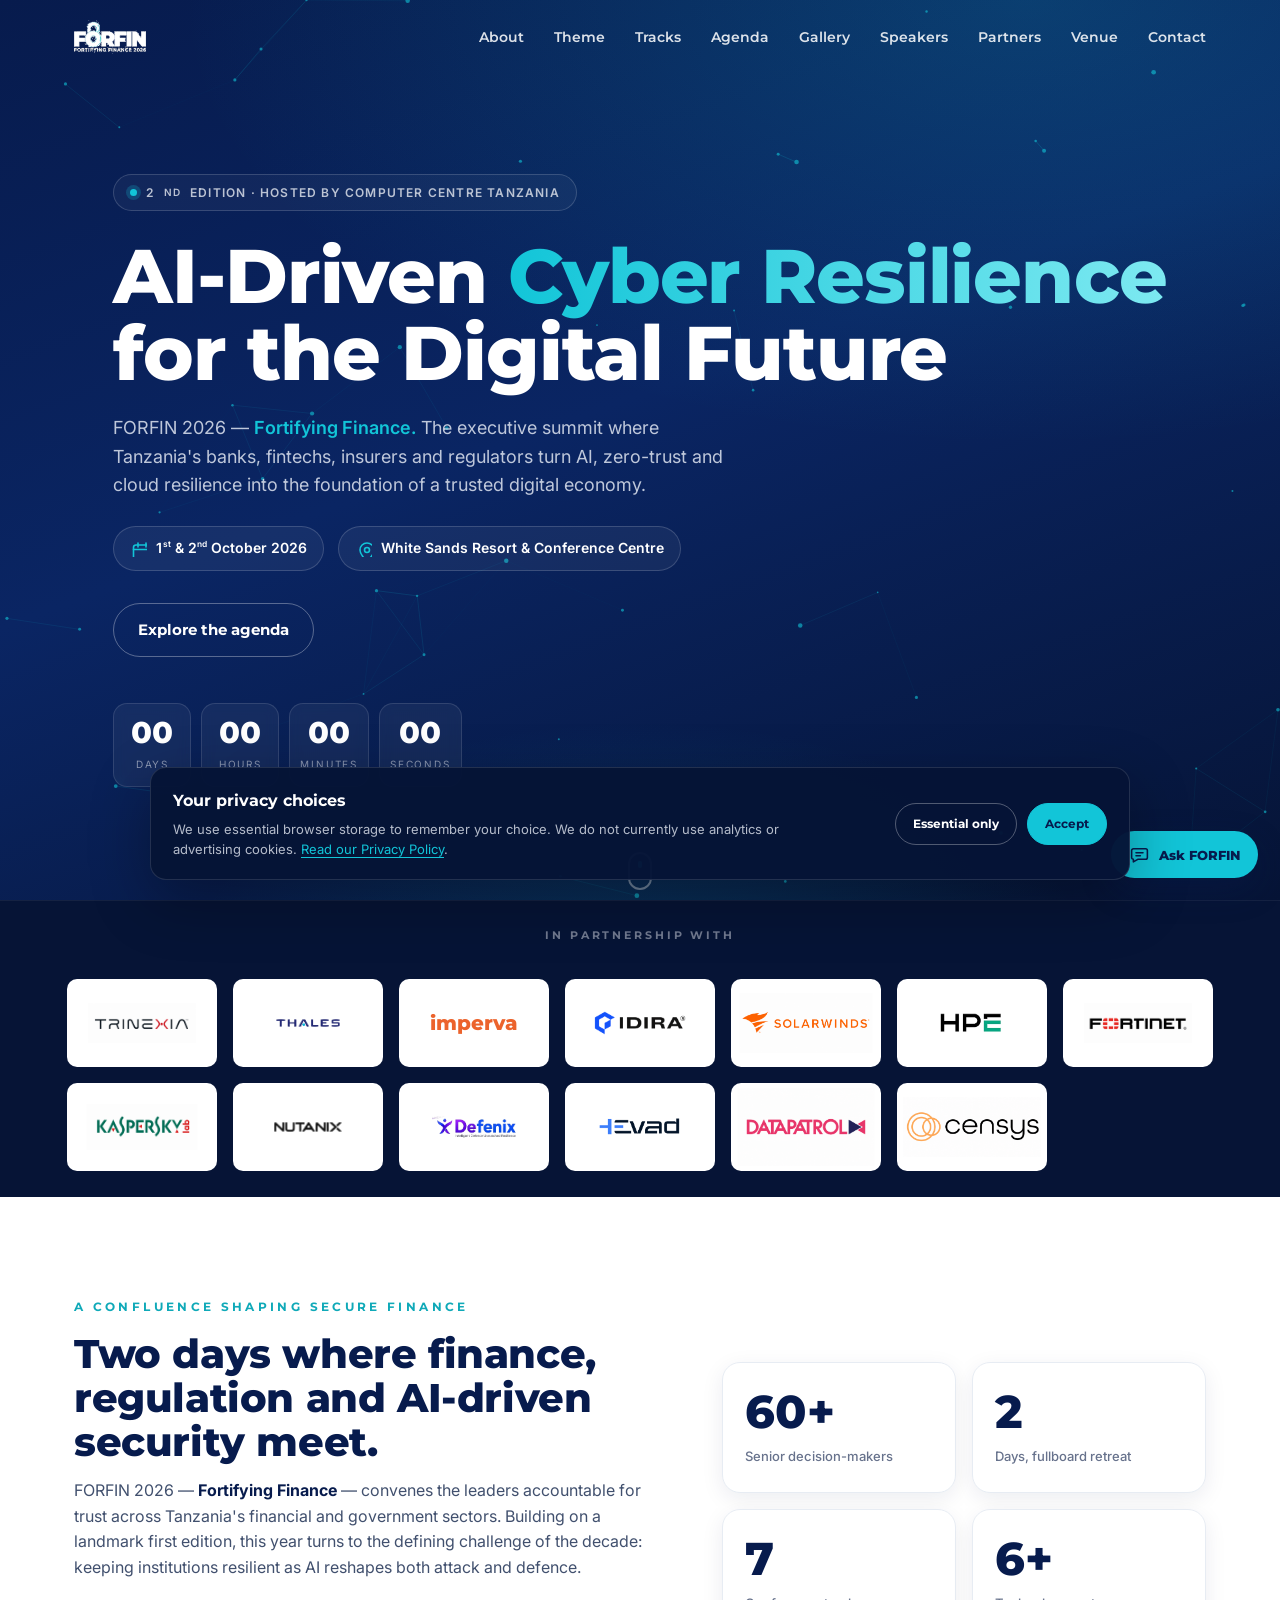
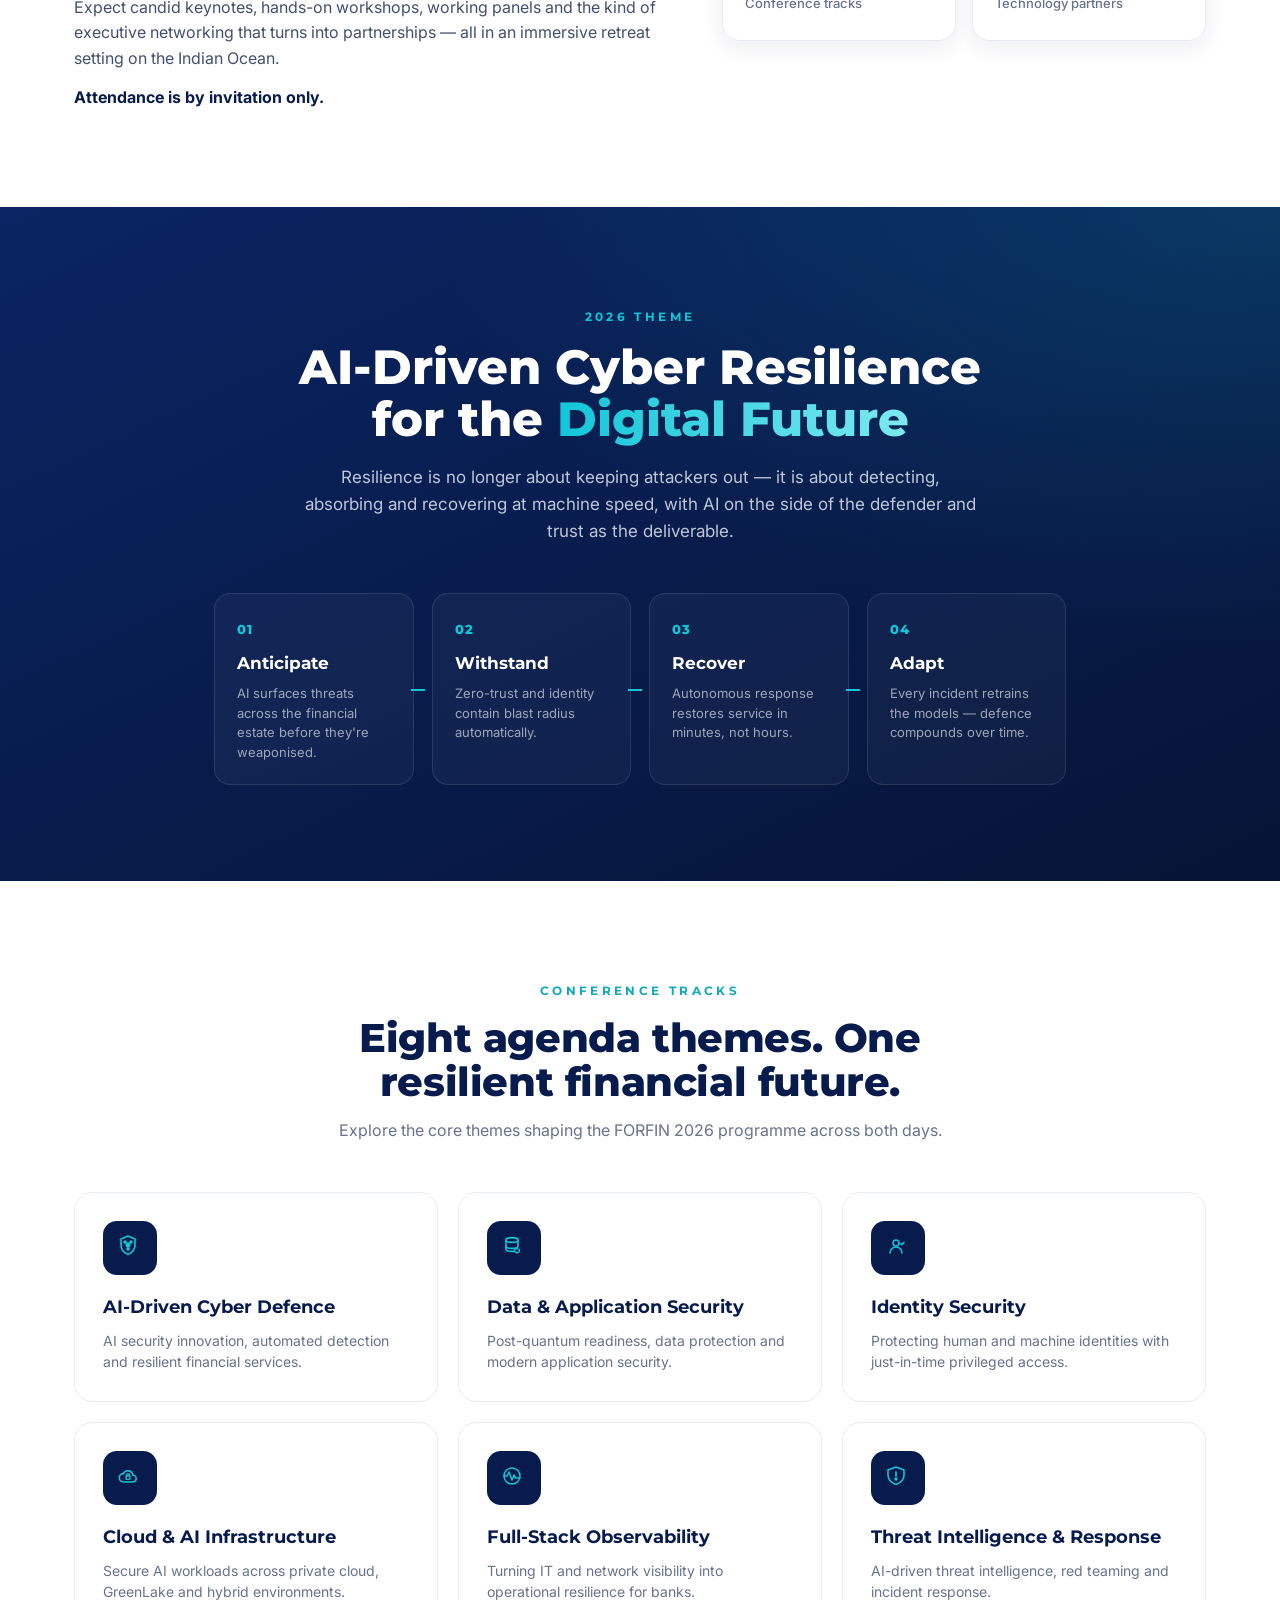
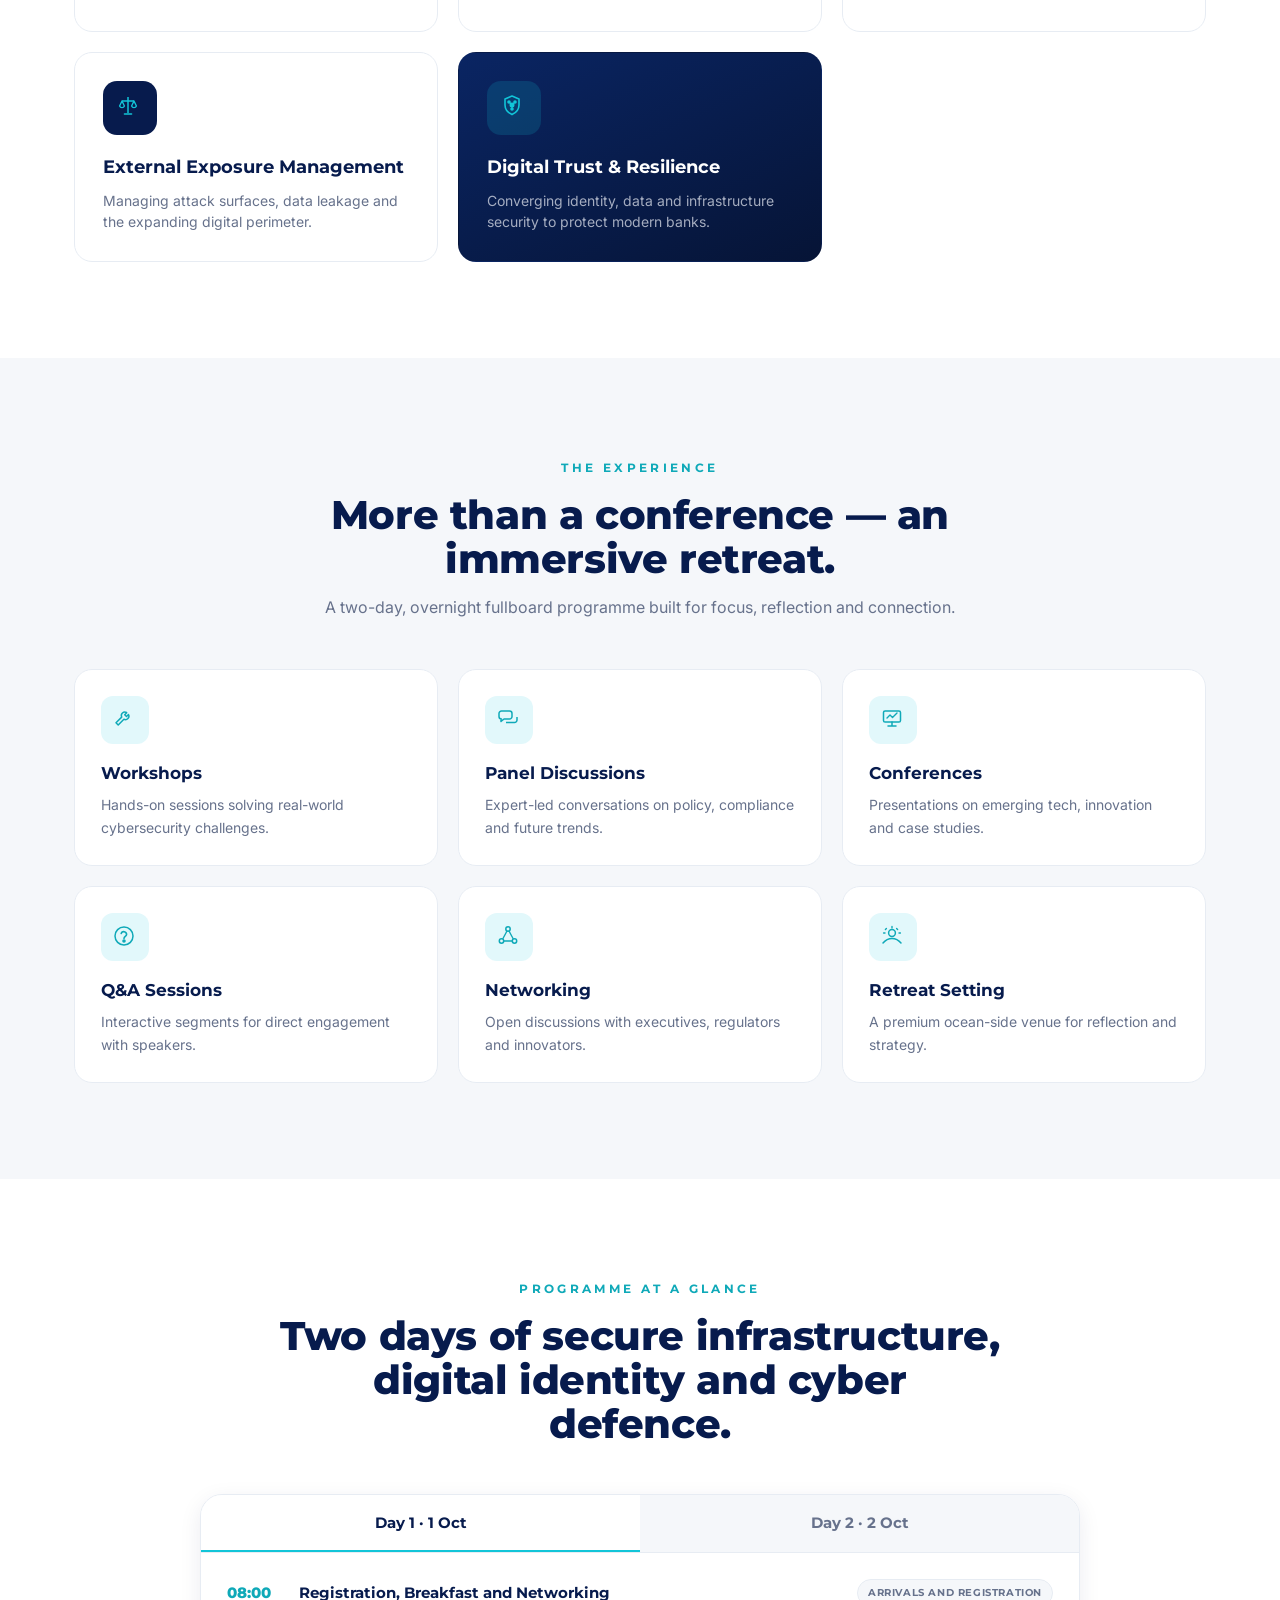
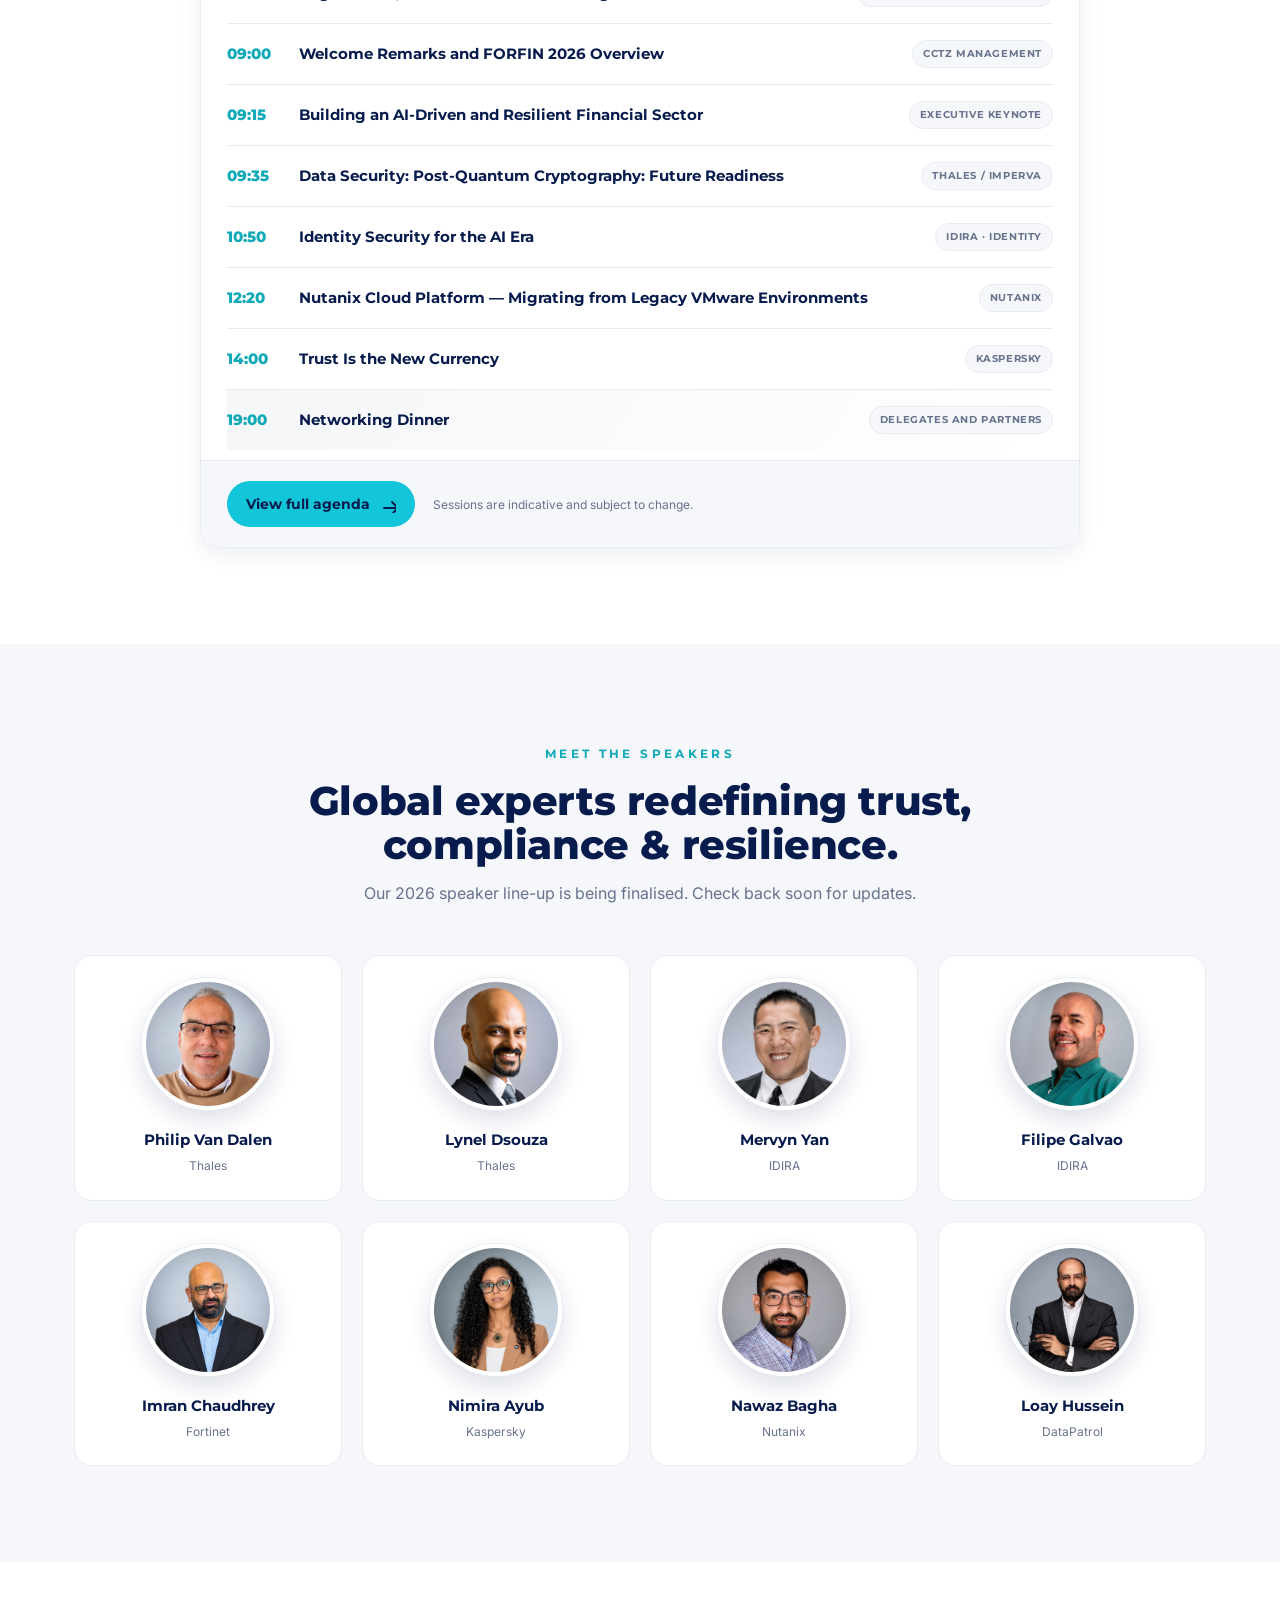
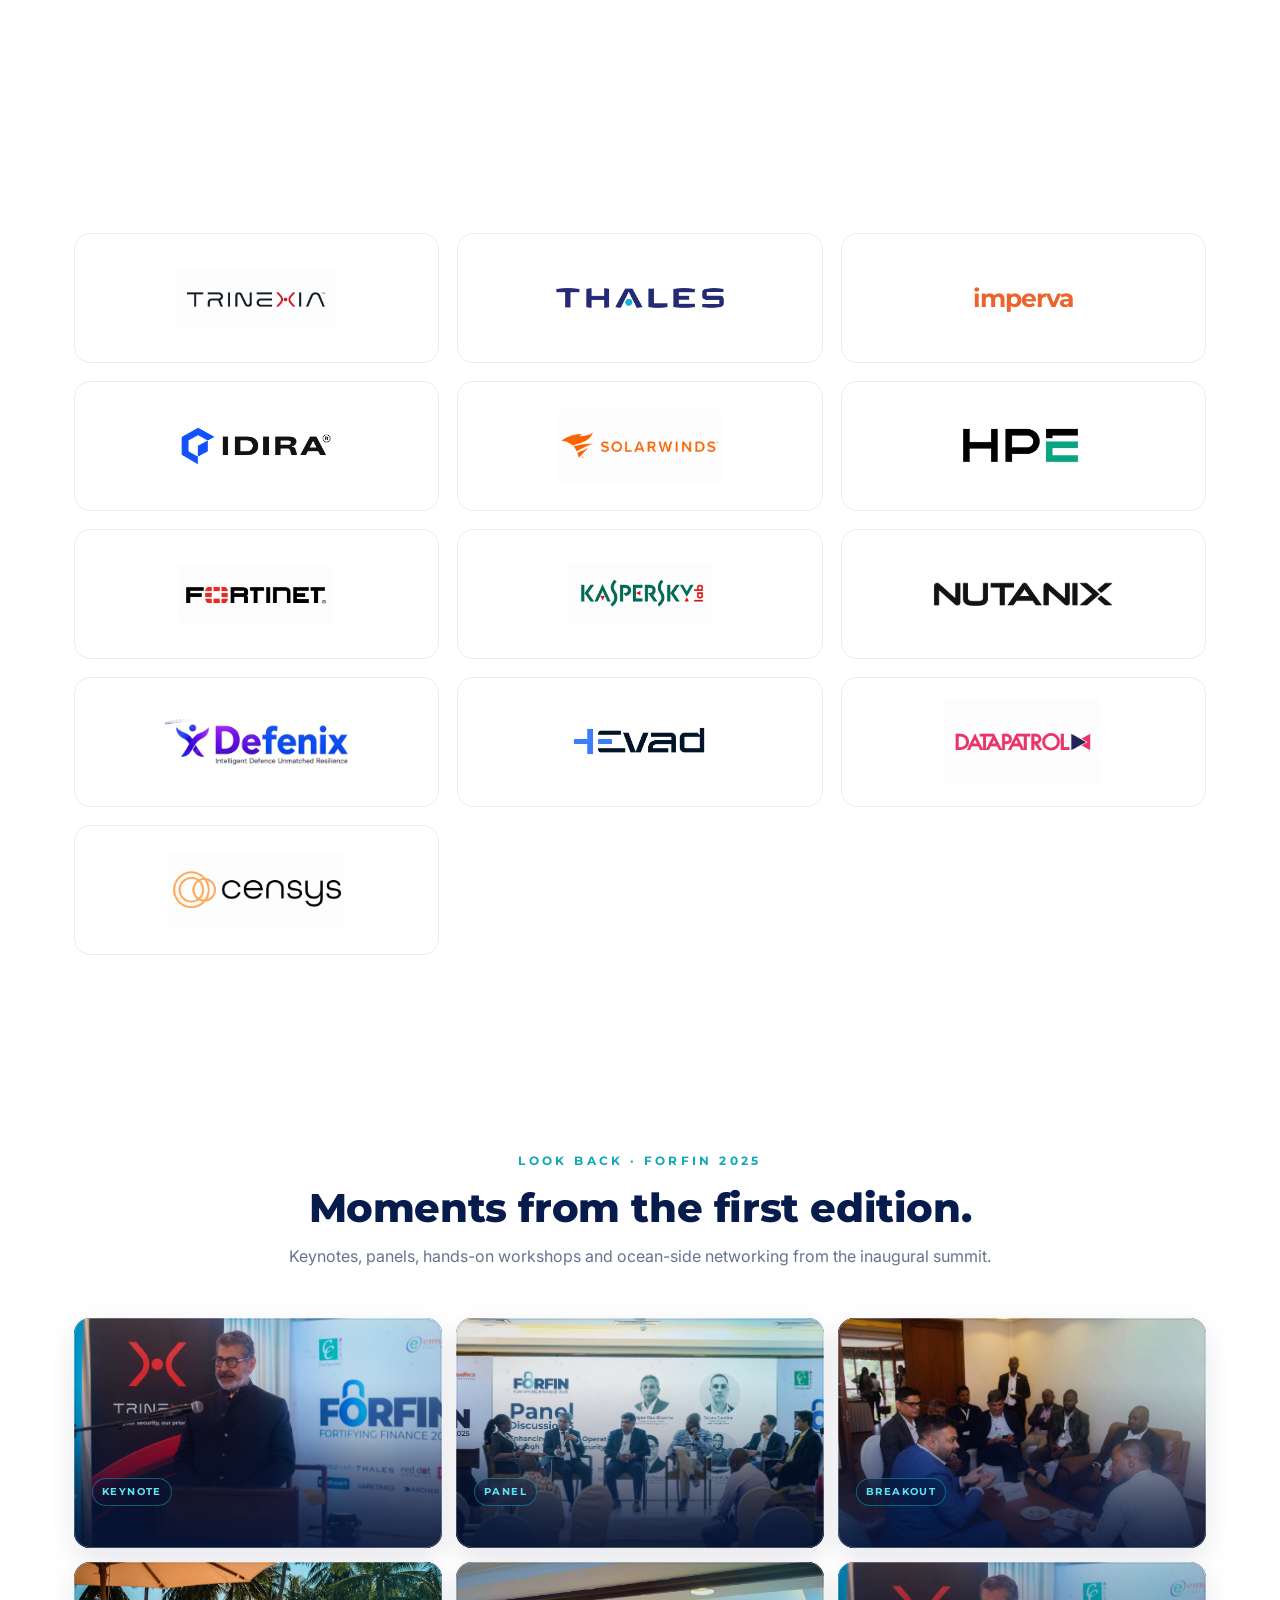
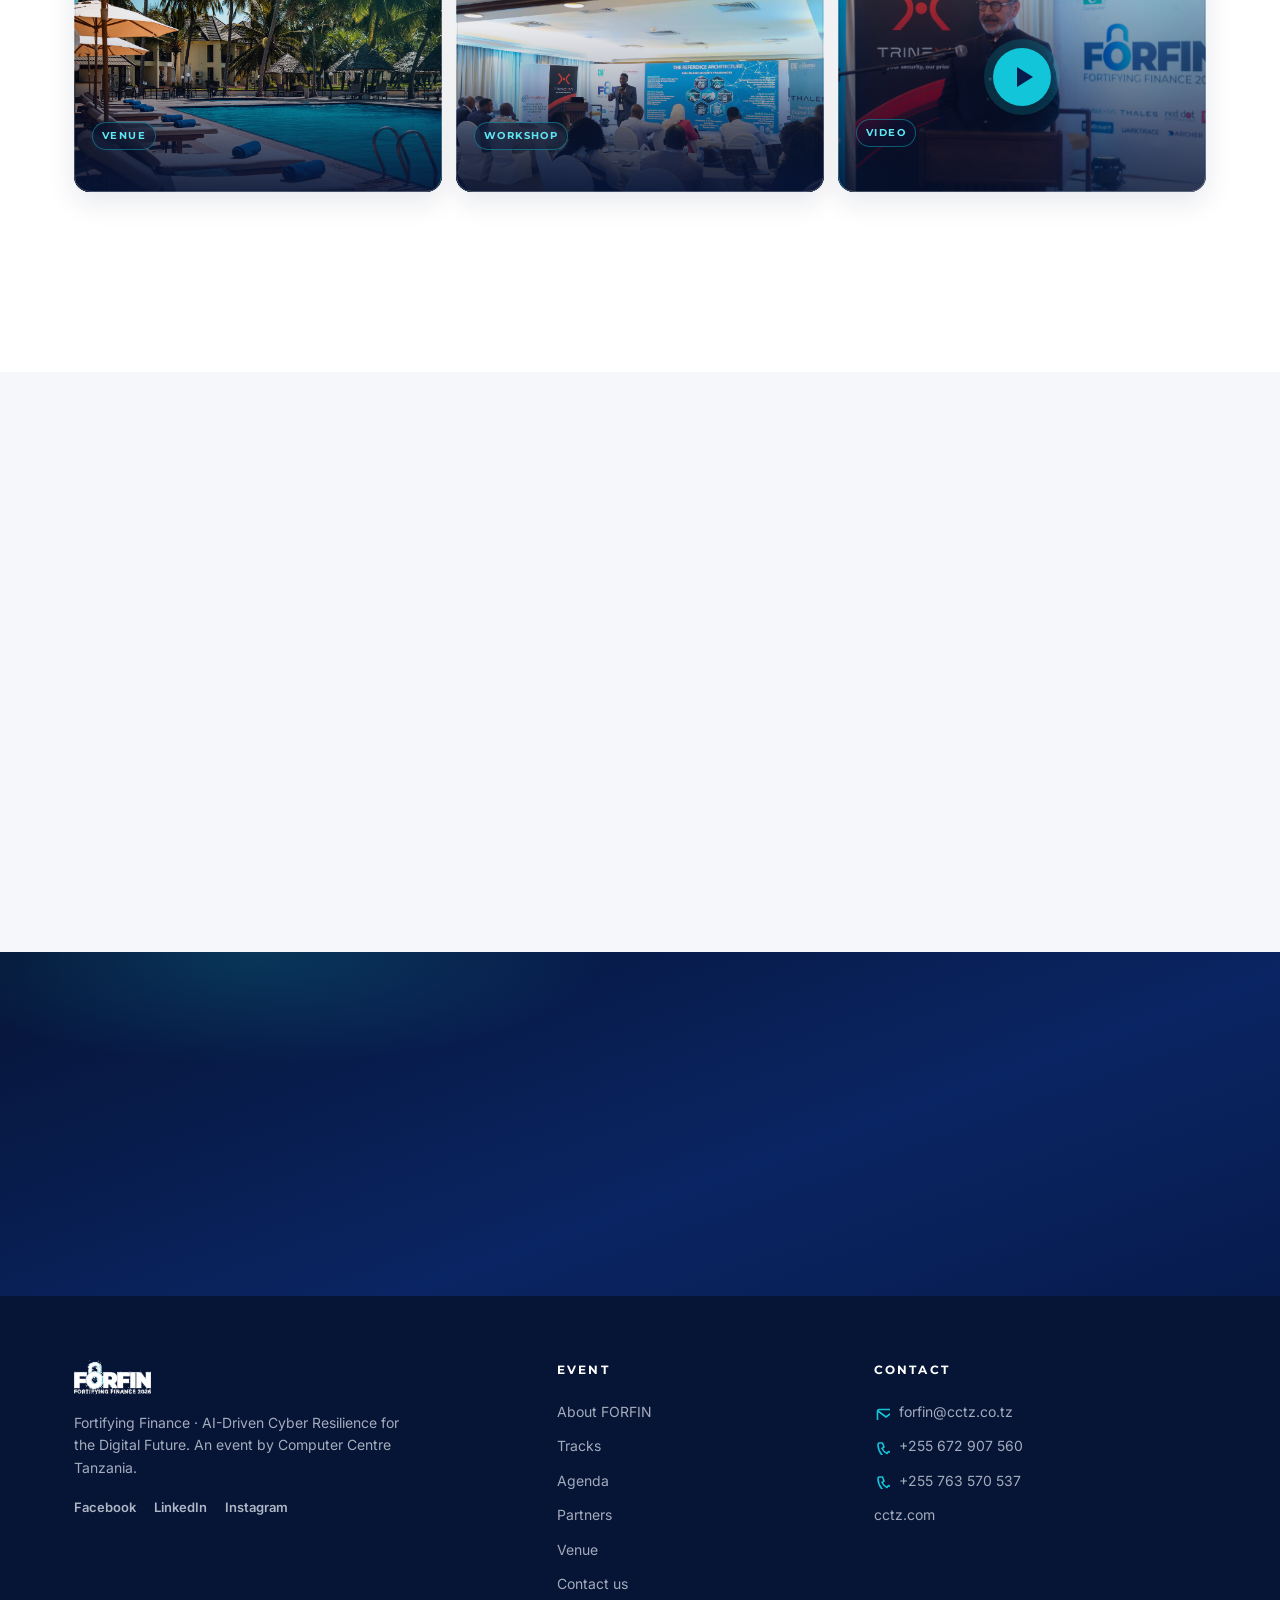
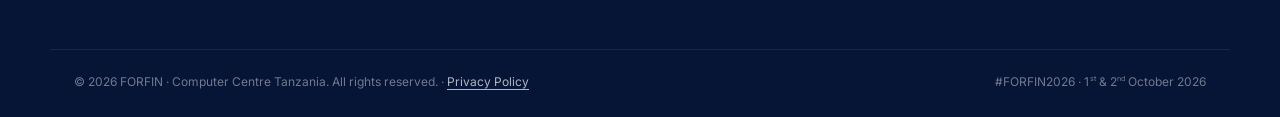
==== commit 4846bcd9: "Add privacy policy and consent banner" ====
--- a/index.html
+++ b/index.html
@@ -362,7 +362,7 @@
     </div>
   </div>
   <div class="footer__bar container">
-    <span>© 2026 FORFIN · Computer Centre Tanzania. All rights reserved.</span>
+    <span>© 2026 FORFIN · Computer Centre Tanzania. All rights reserved. · <a href="privacy.html">Privacy Policy</a></span>
     <span>#FORFIN2026 · <span class="event-date">1<sup>st</sup> &amp; 2<sup>nd</sup> October 2026</span></span>
   </div>
 </footer>
--- a/css/styles.css
+++ b/css/styles.css
@@ -94,7 +94,7 @@
 .cd{min-width:78px;text-align:center;background:rgba(255,255,255,.05);border:1px solid rgba(255,255,255,.12);border-radius:14px;padding:14px 10px;backdrop-filter:blur(6px)}
 .cd__n{display:block;font-size:30px;font-weight:800;line-height:1;color:#fff;font-variant-numeric:tabular-nums}
 .cd__l{display:block;font-size:10px;letter-spacing:.18em;text-transform:uppercase;color:rgba(217,222,232,.6);margin-top:8px}
-.hero__scroll{position:absolute;bottom:26px;left:50%;transform:translateX(-50%);z-index:2;width:24px;height:38px;border:2px solid rgba(255,255,255,.4);border-radius:14px}
+.hero__scroll{position:absolute;bottom:10px;left:50%;transform:translateX(-50%);z-index:2;width:24px;height:38px;border:2px solid rgba(255,255,255,.4);border-radius:14px}
 .hero__scroll span{position:absolute;top:7px;left:50%;transform:translateX(-50%);width:4px;height:7px;border-radius:3px;background:var(--cyan);animation:scrolldot 1.6s infinite}
 @keyframes scrolldot{0%{opacity:0;top:7px}40%{opacity:1}80%{opacity:0;top:18px}100%{opacity:0}}
 
@@ -166,7 +166,6 @@
 .ag-body{display:flex;align-items:center;justify-content:space-between;gap:14px;flex:1;flex-wrap:wrap}
 .ag-body h4{font-size:15px;color:var(--navy);font-weight:700}
 .ag-tag{font-family:"Montserrat";font-size:10px;font-weight:700;letter-spacing:.06em;text-transform:uppercase;color:var(--muted);background:var(--gray);border:1px solid var(--line);padding:5px 10px;border-radius:20px;white-space:nowrap}
-.ag-tag--f{color:var(--cyan-deep);border-color:rgba(18,197,216,.4);background:rgba(18,197,216,.08)}
 .ag-row--star{background:linear-gradient(120deg,rgba(7,27,77,.04),transparent)}
 .ag-row--star h4{color:var(--navy)}
 .agenda__foot{display:flex;align-items:center;gap:18px;padding:20px 26px;background:var(--gray);border-top:1px solid var(--line);flex-wrap:wrap}
@@ -243,6 +242,23 @@
 .footer__col a .ico{width:16px;height:16px;color:var(--cyan)}
 .footer__col a:hover{color:#fff}
 .footer__bar{display:flex;justify-content:space-between;gap:14px;flex-wrap:wrap;margin-top:48px;padding-top:22px;padding-bottom:26px;border-top:1px solid rgba(255,255,255,.08);font-size:12px;color:rgba(217,222,232,.5)}
+.footer__bar a{color:rgba(217,222,232,.8);text-decoration:underline;text-underline-offset:3px}
+.footer__bar a:hover{color:var(--cyan)}
+
+/* ---------- privacy ---------- */
+.privacy-hero{padding:150px 0 70px;background:radial-gradient(90% 120% at 85% 0,rgba(18,197,216,.2),transparent 55%),linear-gradient(160deg,var(--navy),var(--navy-deep));color:#fff}
+.privacy-hero h1{font-size:clamp(36px,5vw,58px);line-height:1.08;margin-bottom:14px}
+.privacy-hero p{max-width:680px;color:rgba(231,236,245,.8)}
+.privacy-content{max-width:820px}.privacy-content h2{font-size:22px;color:var(--navy);margin:34px 0 10px}.privacy-content h2:first-child{margin-top:0}
+.privacy-content p,.privacy-content li{color:#48556f}.privacy-content p+p{margin-top:10px}.privacy-content ul{padding-left:22px;margin:10px 0}
+.privacy-content a{color:var(--cyan-deep);font-weight:600;text-decoration:underline;text-underline-offset:3px}
+.privacy-updated{display:inline-block;margin-top:30px;padding-top:20px;border-top:1px solid var(--line);font-size:14px;color:var(--muted)}
+.consent-banner{position:fixed;z-index:200;left:20px;right:20px;bottom:20px;animation:consentIn .42s var(--ease) both}.consent-banner.is-closing{animation:consentOut .25s ease both}
+.consent-banner__inner{max-width:980px;margin:auto;display:flex;align-items:center;justify-content:space-between;gap:28px;padding:20px 22px;border:1px solid rgba(255,255,255,.12);border-radius:16px;background:rgba(6,20,54,.97);box-shadow:0 20px 60px rgba(0,0,0,.3);color:#fff;backdrop-filter:blur(14px)}
+.consent-banner__copy{max-width:650px}.consent-banner__copy strong{font-family:"Montserrat";font-size:16px}.consent-banner__copy p{margin-top:5px;font-size:13px;line-height:1.55;color:rgba(231,236,245,.78)}.consent-banner__copy a{color:var(--cyan);text-decoration:underline;text-underline-offset:3px}
+.consent-banner__actions{display:flex;gap:10px;flex-shrink:0}.consent-btn{min-height:42px;padding:10px 17px;border-radius:999px;font-family:"Montserrat";font-size:12px;font-weight:700;cursor:pointer;transition:.2s var(--ease)}
+.consent-btn--primary{border:1px solid var(--cyan);background:var(--cyan);color:var(--navy)}.consent-btn--secondary{border:1px solid rgba(255,255,255,.3);background:transparent;color:#fff}.consent-btn:hover{transform:translateY(-1px)}
+@keyframes consentIn{from{opacity:0;transform:translateY(24px)}to{opacity:1;transform:none}}@keyframes consentOut{to{opacity:0;transform:translateY(18px)}}
 
 /* ---------- reveal animation ---------- */
 .reveal{opacity:0;filter:blur(7px);transform:translate3d(var(--reveal-x,0),30px,0) scale(.985);transition:opacity .72s var(--ease) var(--reveal-delay,0ms),transform .82s var(--ease) var(--reveal-delay,0ms),filter .72s var(--ease) var(--reveal-delay,0ms);will-change:opacity,transform,filter}
@@ -265,13 +281,24 @@
 .ag-hero__meta{display:flex;gap:24px;justify-content:center;flex-wrap:wrap;margin-top:20px;color:rgba(217,222,232,.82);font-size:14px;font-weight:600}
 .ag-hero__meta span{display:inline-flex;align-items:center;gap:9px}
 .ag-hero__meta .ico{width:17px;height:17px;color:var(--cyan)}
-.ag-grid{display:grid;grid-template-columns:1fr 1fr;gap:30px;align-items:start}
+.ag-grid{display:grid;grid-template-columns:1fr 1fr;gap:30px;align-items:start;min-width:0}
+.ag-day,.ag-grid .agenda,.ag-grid .ag-row,.ag-grid .ag-body{min-width:0}
 .ag-grid .ag-time{min-width:92px;font-size:13px}
 .ag-day__head{display:flex;align-items:center;gap:16px;margin-bottom:18px}
 .ag-day__n{font-family:"Montserrat";font-weight:800;font-size:34px;color:var(--cyan-deep);line-height:1}
 .ag-day__head h2{font-family:"Montserrat";font-size:20px;color:var(--navy);font-weight:800}
 .ag-day__head p{font-size:13px;color:var(--muted)}
 @media (max-width:980px){.ag-grid{grid-template-columns:1fr}}
+@media (max-width:600px){
+  .ag-grid{padding-left:14px;padding-right:14px}
+  .ag-day__head{align-items:flex-start}
+  .agenda__panel{padding:6px 14px}
+  .ag-row{display:grid;grid-template-columns:76px minmax(0,1fr);gap:12px;align-items:start;padding:15px 0}
+  .ag-grid .ag-time{min-width:0;font-size:11px;padding-top:2px;white-space:nowrap}
+  .ag-body{display:block}
+  .ag-body h4{font-size:14px;line-height:1.45;overflow-wrap:anywhere}
+  .ag-tag{display:inline-block;max-width:100%;margin-top:10px;white-space:normal;line-height:1.35}
+}
 
 .ag-day.reveal{opacity:1;transform:none}
 
@@ -445,4 +472,6 @@
   .footer__inner{grid-template-columns:1fr;gap:30px}
   .hero__actions{flex-direction:column;align-items:flex-start}
   .btn{width:100%;justify-content:center}
-}
+  .consent-banner{left:10px;right:10px;bottom:10px}.consent-banner__inner{align-items:stretch;flex-direction:column;gap:16px;padding:18px}.consent-banner__actions{display:grid;grid-template-columns:1fr 1fr}
+}
+@media (prefers-reduced-motion:reduce){.consent-banner,.consent-banner.is-closing{animation:none}}
